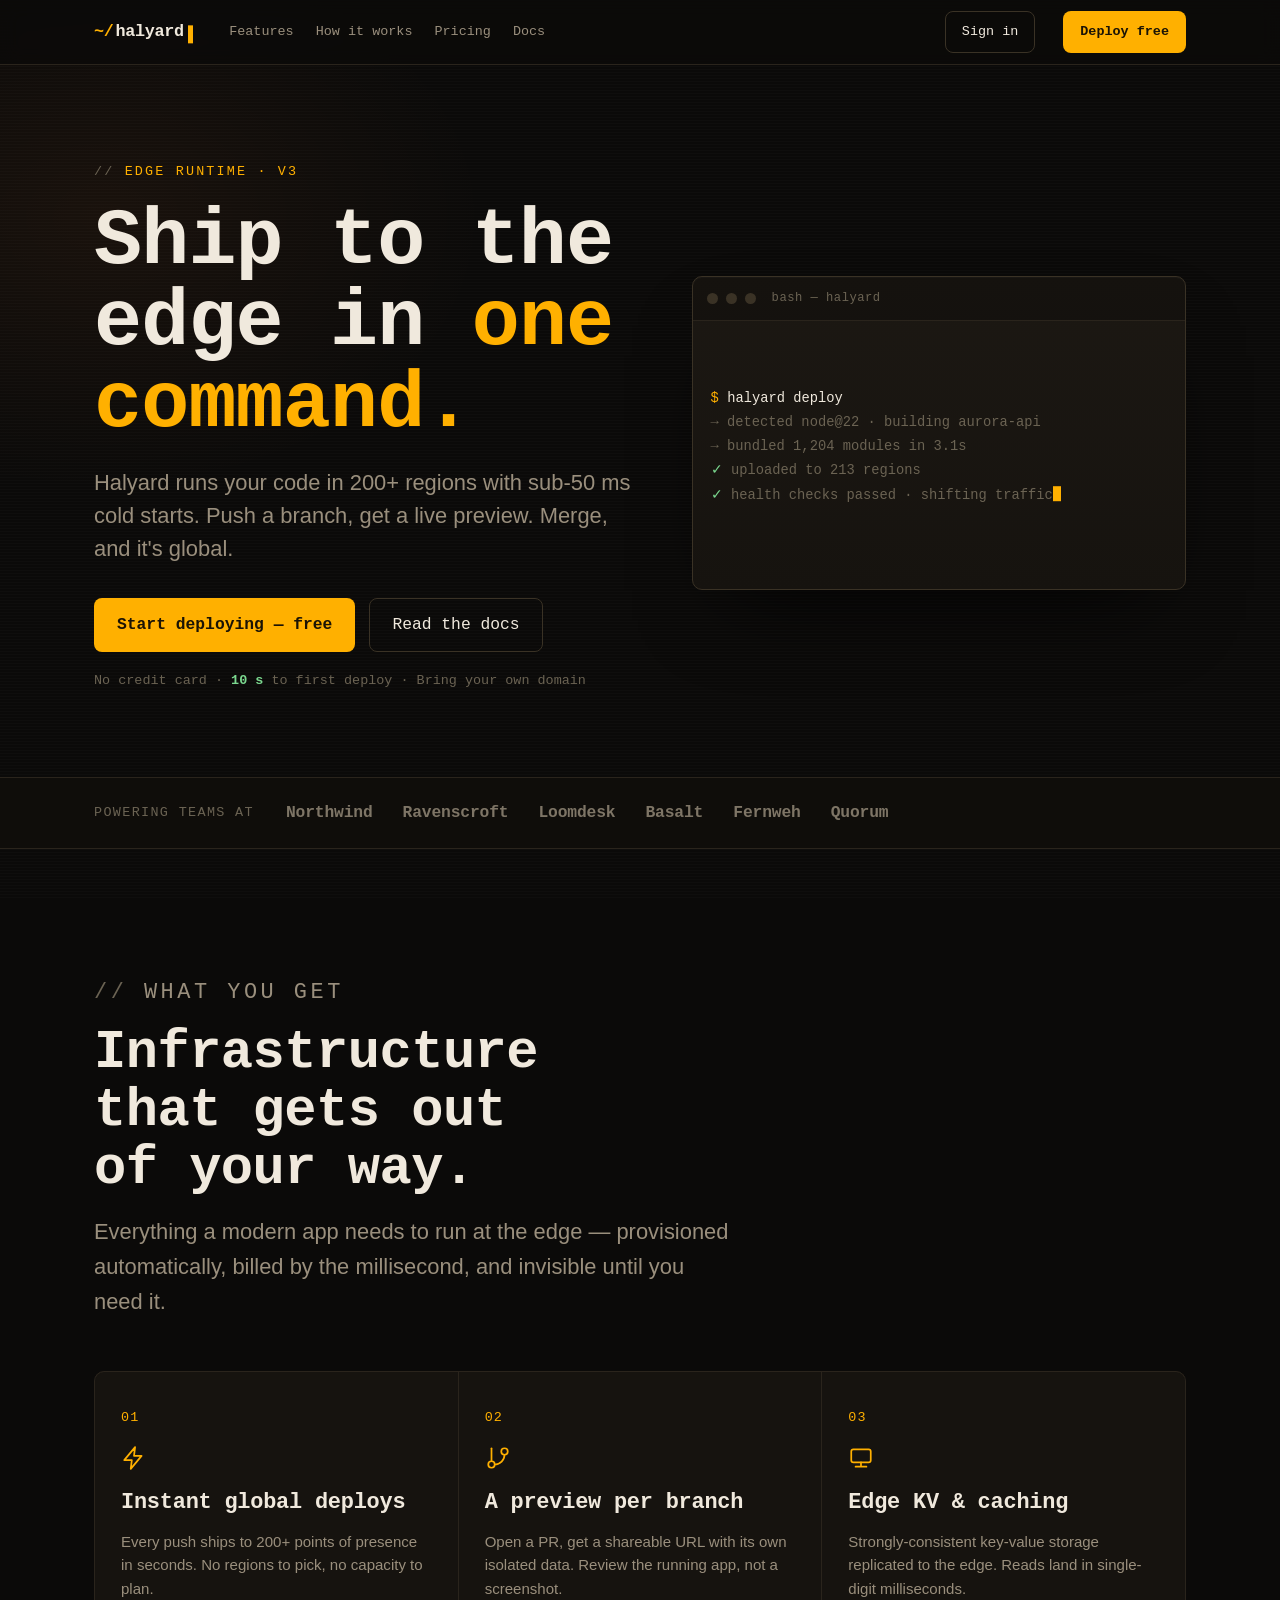
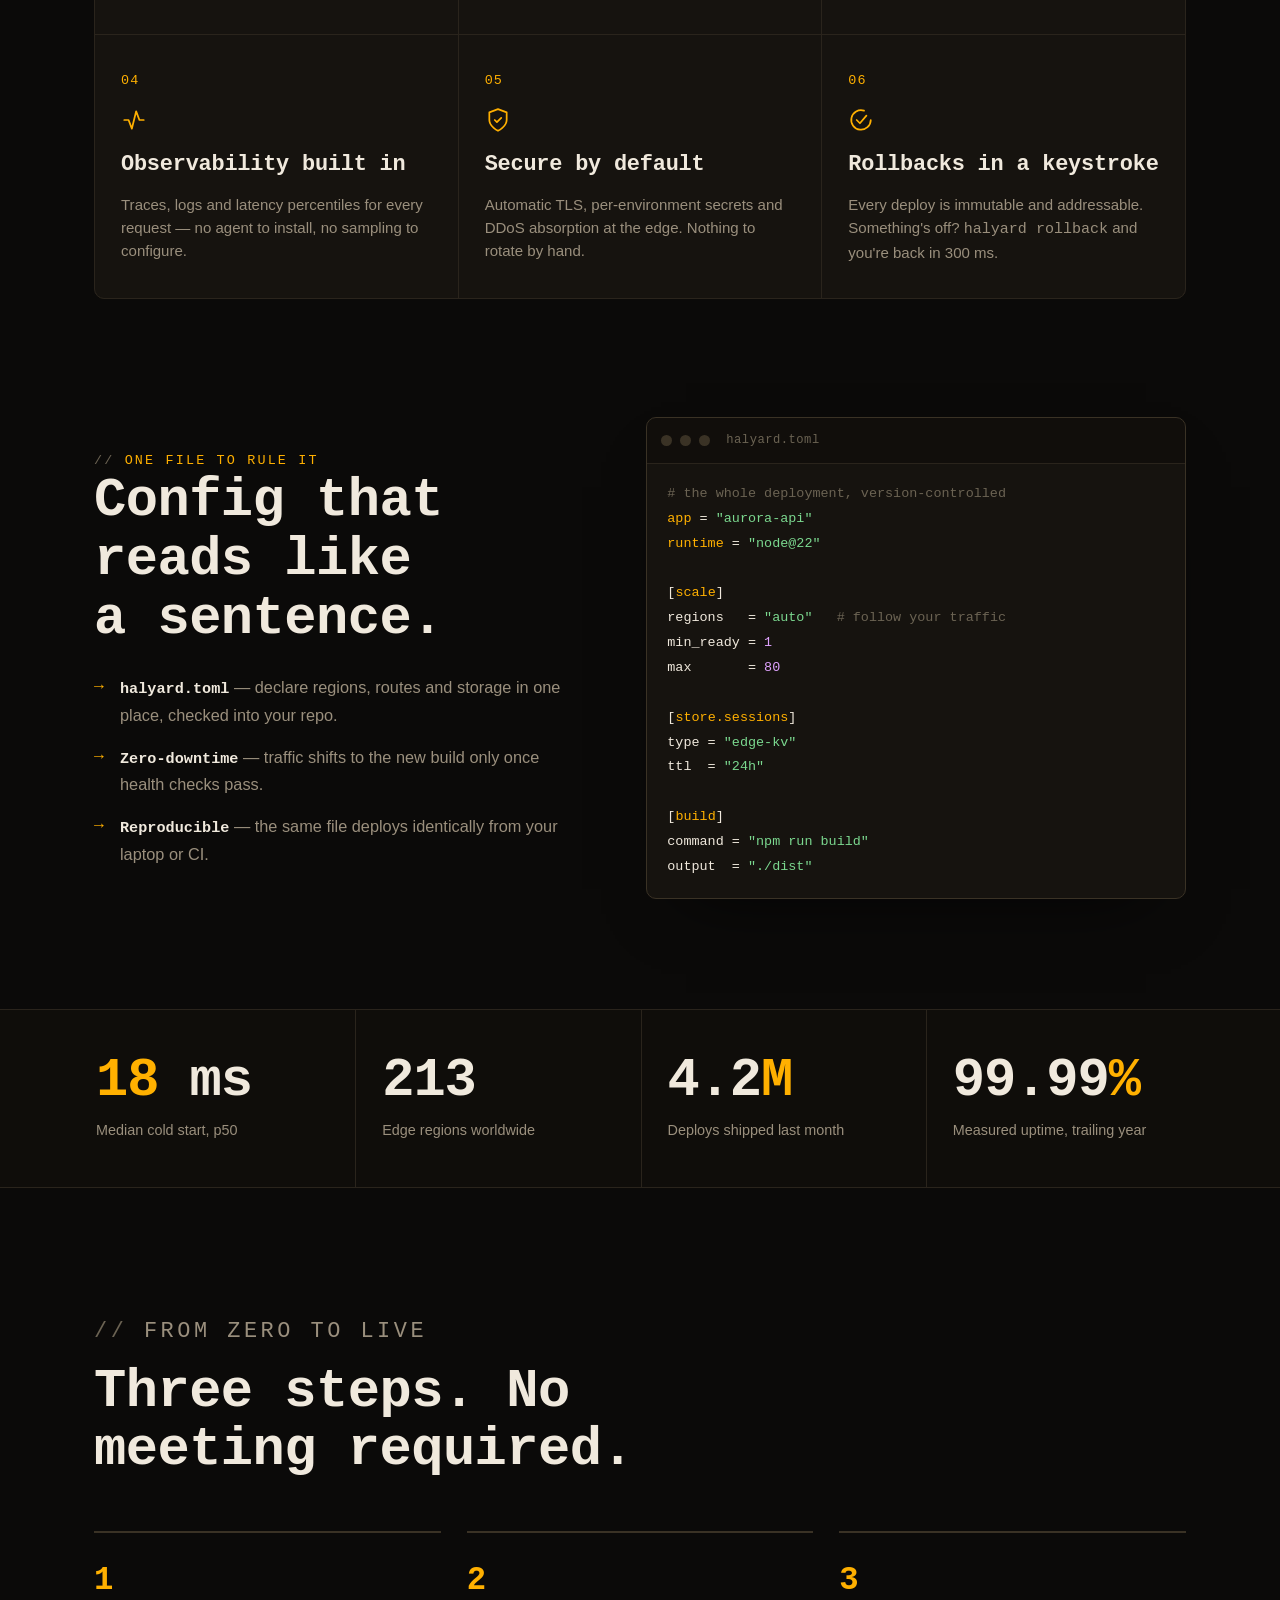
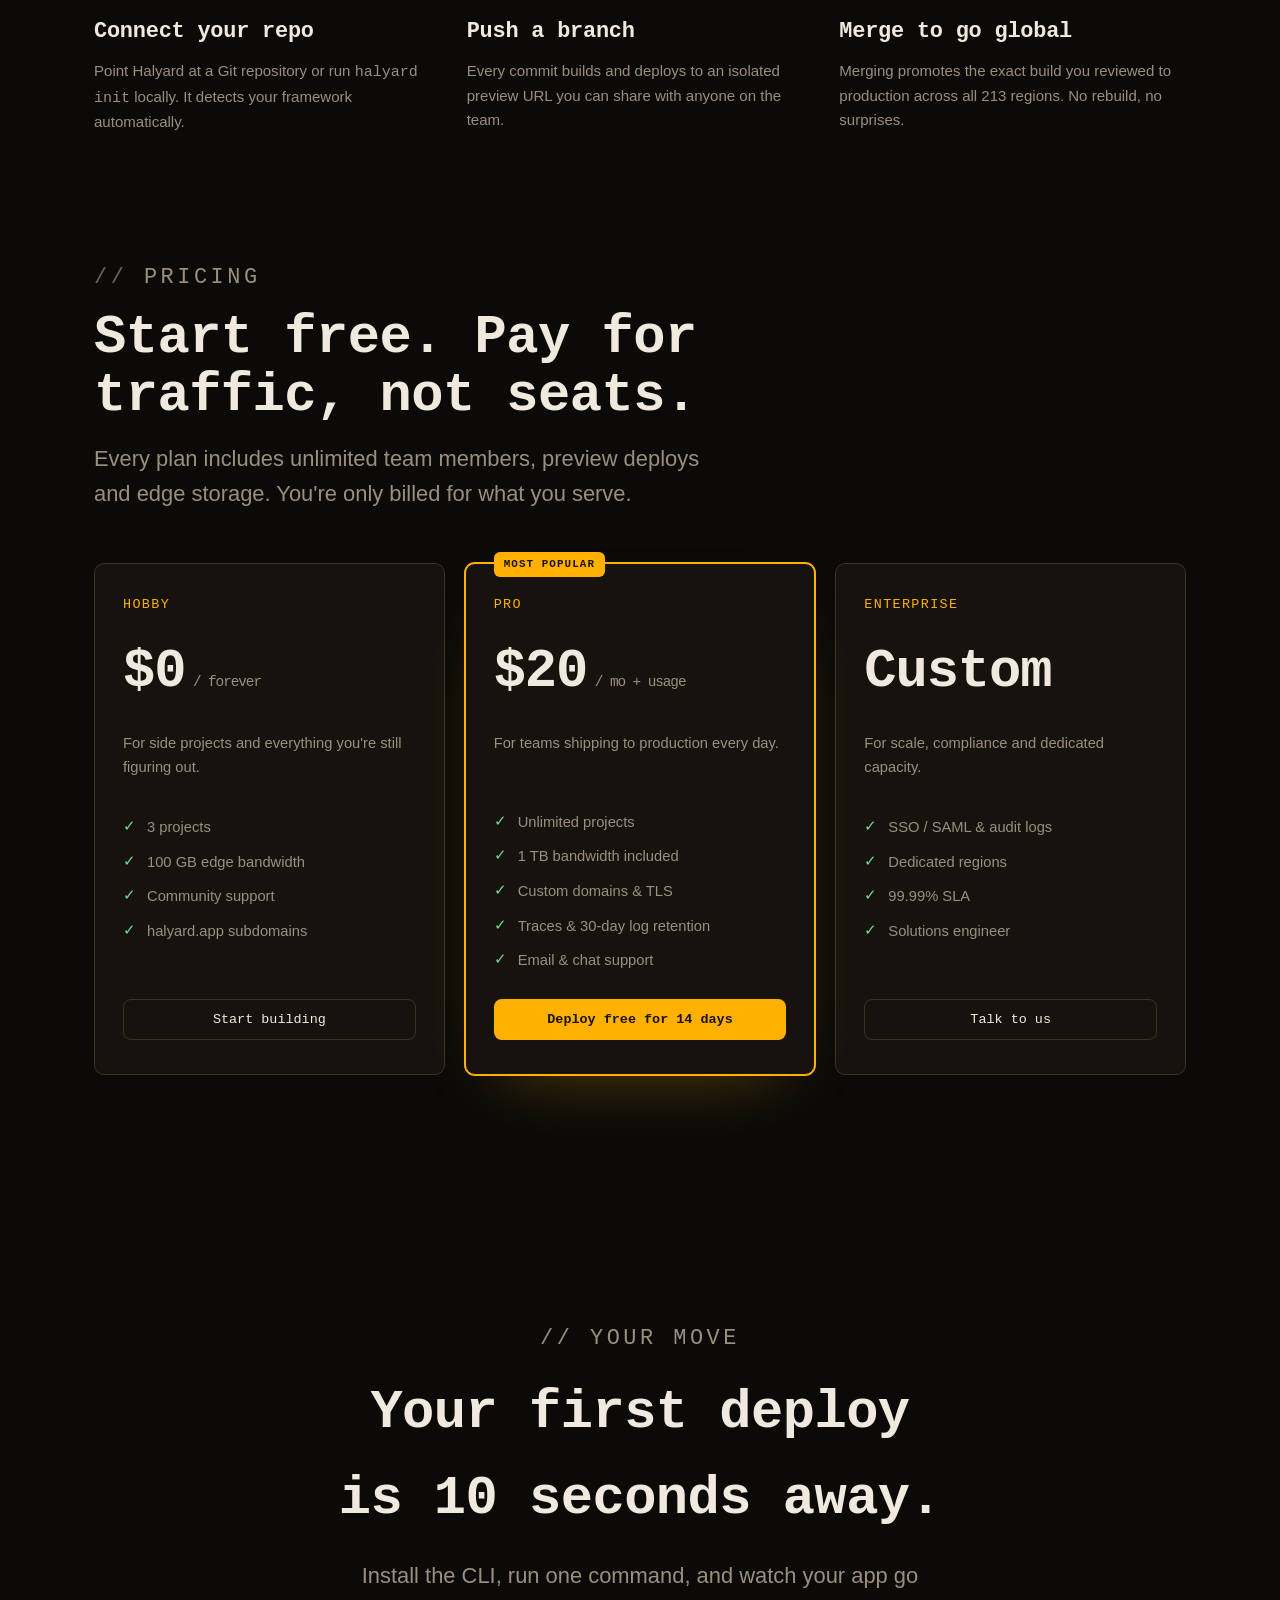
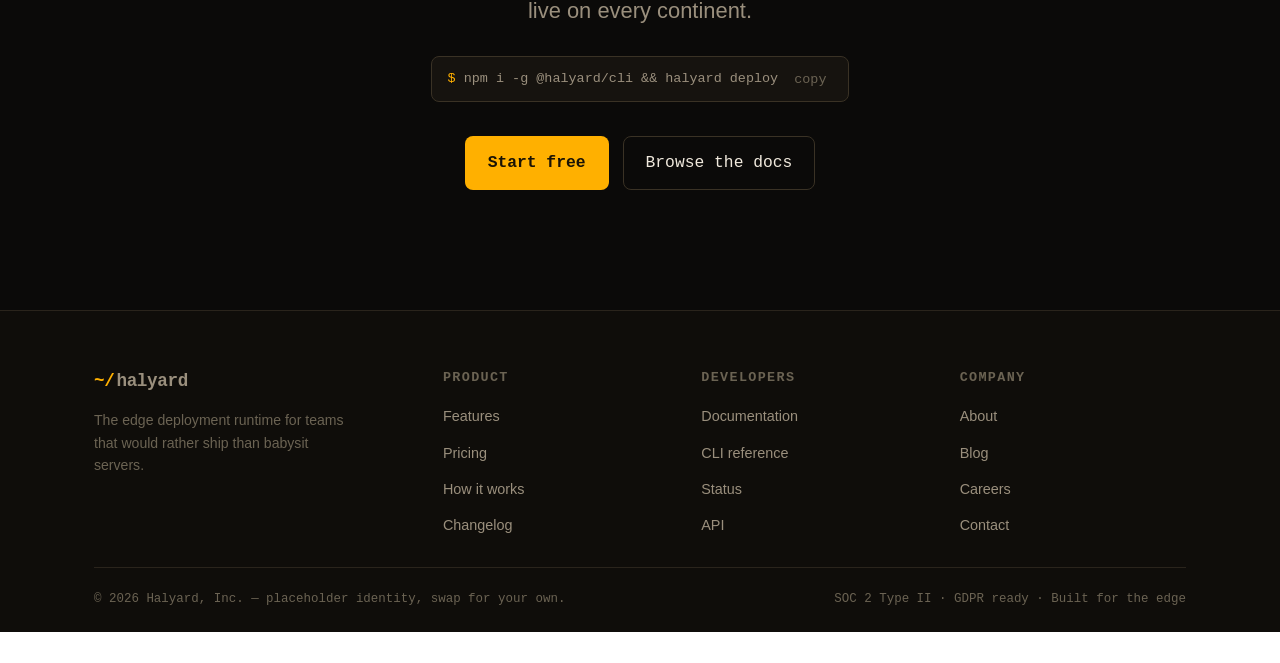
==== index.html @ db3e0465 "Add dark technical landing page (Halyard) Amber phosphor terminal identity, single dark theme. Self-" ====
<!doctype html>
<html lang="en">
<head>
<meta charset="utf-8">
<meta name="viewport" content="width=device-width, initial-scale=1">
<title>Halyard — The edge runtime for teams that ship</title>
<meta name="description" content="Halyard is the edge deployment runtime for developers. Ship to 200+ regions in one command, with sub-50ms cold starts and preview deploys on every branch.">
<style>
  /* ============================================================
     Halyard — amber phosphor terminal identity
     Deliberately single-theme (dark). A terminal has one world.
     ============================================================ */
  :root {
    --ground:   #0b0a09;
    --ground-2: #0f0d0a;
    --surface:  #16130f;
    --surface-2:#1c1813;
    --line:     #2a241c;
    --line-2:   #3a3225;
    --ink:      #f0e9dd;
    --muted:    #9a8f7d;
    --faint:    #6b6353;
    --accent:   #ffb000;
    --accent-2: #ff8a3c;   /* used once, in the glow gradient */
    --good:     #7bd88f;

    --mono: ui-monospace, "SF Mono", "JetBrains Mono", "Menlo", "Cascadia Code", "Consolas", monospace;
    --sans: -apple-system, BlinkMacSystemFont, "Segoe UI", Roboto, Helvetica, Arial, sans-serif;

    --measure: 62ch;
    --radius: 10px;
    --maxw: 1140px;

    --step--1: clamp(0.78rem, 0.76rem + 0.1vw, 0.84rem);
    --step-0:  clamp(0.95rem, 0.92rem + 0.15vw, 1.02rem);
    --step-1:  clamp(1.15rem, 1.05rem + 0.4vw, 1.4rem);
    --step-2:  clamp(1.5rem, 1.3rem + 0.9vw, 2.1rem);
    --step-3:  clamp(2.1rem, 1.6rem + 2.2vw, 3.6rem);
    --step-4:  clamp(2.8rem, 1.9rem + 4vw, 5rem);
  }

  * { box-sizing: border-box; }

  html { scroll-behavior: smooth; }
  @media (prefers-reduced-motion: reduce) { html { scroll-behavior: auto; } }

  body { margin: 0; }

  .page {
    min-height: 100vh;
    background:
      radial-gradient(1100px 600px at 78% -8%, rgba(255,176,0,0.10), transparent 60%),
      radial-gradient(700px 500px at 8% 4%, rgba(255,138,60,0.06), transparent 55%),
      var(--ground);
    color: var(--ink);
    font-family: var(--sans);
    font-size: var(--step-0);
    line-height: 1.6;
    -webkit-font-smoothing: antialiased;
    position: relative;
    overflow-x: hidden;
  }
  /* faint scanlines — the CRT tell, kept very subtle */
  .page::before {
    content: "";
    position: fixed;
    inset: 0;
    pointer-events: none;
    background: repeating-linear-gradient(
      to bottom,
      rgba(255,255,255,0.014) 0px,
      rgba(255,255,255,0.014) 1px,
      transparent 1px,
      transparent 3px);
    z-index: 1;
    mix-blend-mode: screen;
  }

  .wrap { width: 100%; max-width: var(--maxw); margin-inline: auto; padding-inline: 24px; }

  a { color: inherit; text-decoration: none; }

  /* selection uses the phosphor */
  ::selection { background: rgba(255,176,0,0.28); color: #fff; }

  :focus-visible {
    outline: 2px solid var(--accent);
    outline-offset: 3px;
    border-radius: 4px;
  }

  .eyebrow {
    font-family: var(--mono);
    font-size: var(--step--1);
    letter-spacing: 0.16em;
    text-transform: uppercase;
    color: var(--accent);
    margin: 0;
  }
  .eyebrow .tick { color: var(--faint); }

  h1, h2, h3 { font-family: var(--mono); font-weight: 600; text-wrap: balance; letter-spacing: -0.01em; margin: 0; }

  /* ---------- header ---------- */
  header {
    position: sticky;
    top: 0;
    z-index: 50;
    backdrop-filter: blur(10px);
    background: color-mix(in srgb, var(--ground) 82%, transparent);
    border-bottom: 1px solid var(--line);
  }
  .nav { display: flex; align-items: center; gap: 28px; height: 64px; }
  .brand { font-family: var(--mono); font-weight: 600; font-size: 1.05rem; letter-spacing: -0.02em; display: inline-flex; align-items: center; gap: 2px; }
  .brand .prompt { color: var(--accent); }
  .brand .cur {
    display: inline-block; width: 0.55ch; height: 1.05em; margin-left: 2px;
    background: var(--accent); transform: translateY(0.14em);
    animation: blink 1.1s steps(1) infinite;
  }
  @keyframes blink { 50% { opacity: 0; } }
  @media (prefers-reduced-motion: reduce) { .brand .cur { animation: none; } }

  .nav-links { display: flex; gap: 22px; margin-left: 8px; }
  .nav-links a { font-family: var(--mono); font-size: var(--step--1); color: var(--muted); transition: color 0.15s; }
  .nav-links a:hover { color: var(--ink); }
  .nav-spacer { flex: 1; }

  .btn {
    font-family: var(--mono); font-size: var(--step--1);
    display: inline-flex; align-items: center; gap: 8px;
    padding: 9px 16px; border-radius: 8px; cursor: pointer;
    border: 1px solid transparent; transition: transform 0.12s, background 0.15s, border-color 0.15s, box-shadow 0.15s;
    white-space: nowrap;
  }
  .btn-ghost { color: var(--ink); border-color: var(--line-2); background: transparent; }
  .btn-ghost:hover { border-color: var(--accent); color: #fff; }
  .btn-primary {
    color: #1a1305; background: var(--accent); font-weight: 600;
    box-shadow: 0 0 0 0 rgba(255,176,0,0.4);
  }
  .btn-primary:hover { transform: translateY(-1px); box-shadow: 0 8px 26px -8px rgba(255,176,0,0.6); }
  .btn-lg { padding: 13px 22px; font-size: var(--step-0); }

  /* ---------- hero ---------- */
  .hero { position: relative; z-index: 2; padding: clamp(48px, 8vw, 96px) 0 clamp(40px, 6vw, 72px); }
  .hero-grid { display: grid; grid-template-columns: 1.05fr 0.95fr; gap: clamp(28px, 4vw, 56px); align-items: center; }
  .hero h1 { font-size: var(--step-4); line-height: 1.02; margin: 18px 0 0; }
  .hero h1 .amber { color: var(--accent); }
  .hero p.lede { max-width: 46ch; color: var(--muted); font-size: var(--step-1); line-height: 1.5; margin: 22px 0 0; }
  .hero-cta { display: flex; flex-wrap: wrap; gap: 14px; margin-top: 32px; }
  .hero-note { margin-top: 18px; font-family: var(--mono); font-size: var(--step--1); color: var(--faint); }
  .hero-note b { color: var(--good); font-weight: 600; }

  /* ---------- terminal ---------- */
  .terminal {
    background: linear-gradient(180deg, var(--surface-2), var(--surface));
    border: 1px solid var(--line-2);
    border-radius: var(--radius);
    box-shadow: 0 40px 90px -40px rgba(0,0,0,0.9), inset 0 1px 0 rgba(255,255,255,0.03);
    overflow: hidden;
    font-family: var(--mono);
    font-size: 0.86rem;
    line-height: 1.75;
  }
  .term-bar { display: flex; align-items: center; gap: 8px; padding: 11px 14px; border-bottom: 1px solid var(--line); background: rgba(0,0,0,0.25); }
  .dot { width: 11px; height: 11px; border-radius: 50%; background: var(--line-2); }
  .term-title { margin-left: 8px; color: var(--faint); font-size: 0.76rem; letter-spacing: 0.04em; }
  .term-body { padding: 18px 18px 22px; min-height: 268px; white-space: pre-wrap; word-break: break-word; }
  .term-body .ln { display: block; }
  .term-body .p { color: var(--accent); }        /* prompt $ */
  .term-body .cmd { color: var(--ink); }
  .term-body .ok { color: var(--good); }
  .term-body .dim { color: var(--faint); }
  .term-body .url { color: var(--accent); text-decoration: underline; text-underline-offset: 2px; }
  .caret { display: inline-block; width: 8px; height: 1.05em; background: var(--accent); transform: translateY(0.16em); animation: blink 1.05s steps(1) infinite; }
  @media (prefers-reduced-motion: reduce) { .caret { animation: none; } }

  /* ---------- logos strip ---------- */
  .strip { border-top: 1px solid var(--line); border-bottom: 1px solid var(--line); background: var(--ground-2); position: relative; z-index: 2; }
  .strip .wrap { display: flex; align-items: center; gap: 32px; flex-wrap: wrap; padding-block: 22px; }
  .strip .label { font-family: var(--mono); font-size: var(--step--1); color: var(--faint); letter-spacing: 0.1em; text-transform: uppercase; }
  .strip .logos { display: flex; gap: 30px; flex-wrap: wrap; }
  .strip .logos span { font-family: var(--mono); font-weight: 600; color: var(--muted); letter-spacing: -0.01em; opacity: 0.8; }

  /* ---------- section scaffold ---------- */
  section.block { position: relative; z-index: 2; padding: clamp(56px, 9vw, 110px) 0; }
  .sec-head { max-width: 640px; }
  .sec-head h2 { font-size: var(--step-3); line-height: 1.08; margin-top: 14px; }
  .sec-head p { color: var(--muted); font-size: var(--step-1); margin: 16px 0 0; max-width: var(--measure); }

  /* ---------- features ---------- */
  .features { display: grid; grid-template-columns: repeat(3, 1fr); gap: 1px; background: var(--line); border: 1px solid var(--line); border-radius: var(--radius); overflow: hidden; margin-top: 52px; }
  .feature { background: var(--surface); padding: 30px 26px 34px; transition: background 0.18s; }
  .feature:hover { background: var(--surface-2); }
  .feature .fi { font-family: var(--mono); font-size: var(--step--1); color: var(--accent); letter-spacing: 0.08em; }
  .feature svg { display: block; margin: 16px 0 14px; color: var(--accent); }
  .feature h3 { font-size: var(--step-1); }
  .feature p { color: var(--muted); margin: 10px 0 0; font-size: 0.94rem; line-height: 1.55; }

  /* ---------- split / config ---------- */
  .split { display: grid; grid-template-columns: 0.95fr 1.05fr; gap: clamp(28px, 5vw, 64px); align-items: center; margin-top: 8px; }
  .split ul { list-style: none; padding: 0; margin: 26px 0 0; display: flex; flex-direction: column; gap: 16px; }
  .split li { position: relative; padding-left: 26px; color: var(--muted); }
  .split li::before { content: "→"; position: absolute; left: 0; top: 0; color: var(--accent); font-family: var(--mono); }
  .split li b { color: var(--ink); font-weight: 600; font-family: var(--mono); font-size: 0.95rem; }

  .code {
    background: var(--surface); border: 1px solid var(--line-2); border-radius: var(--radius);
    font-family: var(--mono); font-size: 0.84rem; line-height: 1.85; overflow-x: auto;
    box-shadow: 0 30px 70px -40px rgba(0,0,0,0.85);
  }
  .code .term-bar { font-size: 0.76rem; }
  .code pre { margin: 0; padding: 18px 20px; }
  .code .k { color: var(--accent); }
  .code .s { color: var(--good); }
  .code .c { color: var(--faint); }
  .code .n { color: #e0a3ff; }  /* single restrained secondary for numbers, sparingly */

  /* ---------- stats ---------- */
  .stats { border-top: 1px solid var(--line); border-bottom: 1px solid var(--line); background: var(--ground-2); position: relative; z-index: 2; }
  .stats .wrap { display: grid; grid-template-columns: repeat(4, 1fr); gap: 1px; padding: 0; }
  .stat { padding: 44px 26px; text-align: left; border-left: 1px solid var(--line); }
  .stat:first-child { border-left: 0; }
  .stat .num { font-family: var(--mono); font-size: var(--step-3); font-weight: 600; color: var(--ink); font-variant-numeric: tabular-nums; line-height: 1; letter-spacing: -0.02em; }
  .stat .num em { color: var(--accent); font-style: normal; }
  .stat .cap { display: block; margin-top: 12px; color: var(--muted); font-size: 0.9rem; }

  /* ---------- steps ---------- */
  .steps { display: grid; grid-template-columns: repeat(3, 1fr); gap: 26px; margin-top: 52px; counter-reset: step; }
  .step { border-top: 2px solid var(--line-2); padding-top: 22px; }
  .step .n { font-family: var(--mono); font-size: var(--step-2); color: var(--accent); font-weight: 600; }
  .step h3 { font-size: var(--step-1); margin-top: 8px; }
  .step p { color: var(--muted); margin: 10px 0 0; font-size: 0.94rem; }

  /* ---------- pricing ---------- */
  .prices { display: grid; grid-template-columns: repeat(3, 1fr); gap: 20px; margin-top: 52px; align-items: stretch; }
  .price { background: var(--surface); border: 1px solid var(--line-2); border-radius: var(--radius); padding: 30px 28px 34px; display: flex; flex-direction: column; }
  .price.feat { border-color: var(--accent); box-shadow: 0 0 0 1px var(--accent), 0 30px 70px -40px rgba(255,176,0,0.4); position: relative; }
  .price.feat .tag { position: absolute; top: -12px; left: 28px; background: var(--accent); color: #1a1305; font-family: var(--mono); font-size: 0.68rem; font-weight: 600; letter-spacing: 0.1em; text-transform: uppercase; padding: 4px 10px; border-radius: 6px; }
  .price .tier { font-family: var(--mono); color: var(--accent); font-size: var(--step--1); letter-spacing: 0.1em; text-transform: uppercase; }
  .price .amt { font-family: var(--mono); font-size: var(--step-3); font-weight: 600; margin: 14px 0 2px; letter-spacing: -0.02em; }
  .price .amt small { font-size: 0.9rem; color: var(--muted); font-weight: 400; }
  .price .desc { color: var(--muted); font-size: 0.92rem; min-height: 42px; }
  .price ul { list-style: none; padding: 0; margin: 22px 0 26px; display: flex; flex-direction: column; gap: 11px; }
  .price li { font-size: 0.92rem; color: var(--muted); padding-left: 24px; position: relative; }
  .price li::before { content: "✓"; position: absolute; left: 0; color: var(--good); font-family: var(--mono); }
  .price .btn { justify-content: center; margin-top: auto; }

  /* ---------- CTA ---------- */
  .cta { position: relative; z-index: 2; text-align: center; padding: clamp(64px, 10vw, 120px) 0; }
  .cta h2 { font-size: var(--step-3); }
  .cta p { color: var(--muted); font-size: var(--step-1); margin: 16px auto 0; max-width: 48ch; }
  .cta .row { display: flex; gap: 14px; justify-content: center; margin-top: 34px; flex-wrap: wrap; }
  .cta .install { display: inline-flex; align-items: center; gap: 10px; margin-top: 28px; font-family: var(--mono); font-size: var(--step--1); color: var(--muted); background: var(--surface); border: 1px solid var(--line-2); padding: 11px 16px; border-radius: 8px; }
  .cta .install .p { color: var(--accent); }
  .cta .install button { background: none; border: 0; color: var(--faint); font-family: var(--mono); cursor: pointer; font-size: var(--step--1); }
  .cta .install button:hover { color: var(--accent); }

  /* ---------- footer ---------- */
  footer { border-top: 1px solid var(--line); background: var(--ground-2); position: relative; z-index: 2; }
  .foot { display: grid; grid-template-columns: 1.4fr repeat(3, 1fr); gap: 32px; padding-block: 56px 30px; }
  .foot .brand { font-size: 1.1rem; }
  .foot p { color: var(--faint); font-size: 0.88rem; margin: 14px 0 0; max-width: 32ch; }
  .foot h4 { font-family: var(--mono); font-size: var(--step--1); letter-spacing: 0.1em; text-transform: uppercase; color: var(--faint); margin: 0 0 14px; }
  .foot ul { list-style: none; padding: 0; margin: 0; display: flex; flex-direction: column; gap: 10px; }
  .foot a { color: var(--muted); font-size: 0.9rem; }
  .foot a:hover { color: var(--ink); }
  .foot-bottom { border-top: 1px solid var(--line); padding-block: 22px; display: flex; justify-content: space-between; gap: 16px; flex-wrap: wrap; font-family: var(--mono); font-size: 0.78rem; color: var(--faint); }

  /* ---------- responsive ---------- */
  @media (max-width: 900px) {
    .hero-grid { grid-template-columns: 1fr; }
    .features, .steps { grid-template-columns: 1fr 1fr; }
    .stats .wrap { grid-template-columns: 1fr 1fr; }
    .stat:nth-child(3) { border-left: 0; }
    .split { grid-template-columns: 1fr; }
    .prices { grid-template-columns: 1fr; max-width: 420px; }
    .foot { grid-template-columns: 1fr 1fr; }
  }
  @media (max-width: 620px) {
    .nav-links { display: none; }
    .features, .steps, .stats .wrap { grid-template-columns: 1fr; }
    .stat { border-left: 0; border-top: 1px solid var(--line); }
    .stat:first-child { border-top: 0; }
    .foot { grid-template-columns: 1fr; }
  }
</style>
</head>
<body>
<div class="page">

  <header>
    <div class="wrap nav">
      <a class="brand" href="#top"><span class="prompt">~/</span>halyard<span class="cur" aria-hidden="true"></span></a>
      <nav class="nav-links" aria-label="Primary">
        <a href="#features">Features</a>
        <a href="#how">How it works</a>
        <a href="#pricing">Pricing</a>
        <a href="#docs">Docs</a>
      </nav>
      <span class="nav-spacer"></span>
      <a class="btn btn-ghost" href="#docs">Sign in</a>
      <a class="btn btn-primary" href="#pricing">Deploy free</a>
    </div>
  </header>

  <main id="top">

    <!-- HERO -->
    <section class="hero">
      <div class="wrap hero-grid">
        <div>
          <p class="eyebrow"><span class="tick">//</span> Edge runtime · v3</p>
          <h1>Ship to the edge in <span class="amber">one command.</span></h1>
          <p class="lede">Halyard runs your code in 200+ regions with sub-50&nbsp;ms cold starts. Push a branch, get a live preview. Merge, and it's global.</p>
          <div class="hero-cta">
            <a class="btn btn-primary btn-lg" href="#pricing">Start deploying — free</a>
            <a class="btn btn-ghost btn-lg" href="#how">Read the docs</a>
          </div>
          <p class="hero-note">No credit card · <b>10&nbsp;s</b> to first deploy · Bring your own domain</p>
        </div>

        <div class="terminal" aria-hidden="false">
          <div class="term-bar">
            <span class="dot"></span><span class="dot"></span><span class="dot"></span>
            <span class="term-title">bash — halyard</span>
          </div>
          <div class="term-body" id="term" role="img" aria-label="Terminal running: halyard deploy. Output shows the build succeeding and the site going live at halyard.app in 8.4 seconds.">
          </div>
        </div>
      </div>
    </section>

    <!-- TRUST STRIP -->
    <div class="strip">
      <div class="wrap">
        <span class="label">Powering teams at</span>
        <div class="logos">
          <span>Northwind</span><span>Ravenscroft</span><span>Loomdesk</span>
          <span>Basalt</span><span>Fernweh</span><span>Quorum</span>
        </div>
      </div>
    </div>

    <!-- FEATURES -->
    <section class="block" id="features">
      <div class="wrap">
        <div class="sec-head">
          <p class="eyebrow"><span class="tick">//</span> What you get</p>
          <h2>Infrastructure that gets out of your way.</h2>
          <p>Everything a modern app needs to run at the edge — provisioned automatically, billed by the millisecond, and invisible until you need it.</p>
        </div>

        <div class="features">
          <article class="feature">
            <span class="fi">01</span>
            <svg width="26" height="26" viewBox="0 0 24 24" fill="none" stroke="currentColor" stroke-width="1.6" stroke-linecap="round" stroke-linejoin="round"><path d="M13 2 3 14h7l-1 8 10-12h-7l1-8Z"/></svg>
            <h3>Instant global deploys</h3>
            <p>Every push ships to 200+ points of presence in seconds. No regions to pick, no capacity to plan.</p>
          </article>
          <article class="feature">
            <span class="fi">02</span>
            <svg width="26" height="26" viewBox="0 0 24 24" fill="none" stroke="currentColor" stroke-width="1.6" stroke-linecap="round" stroke-linejoin="round"><path d="M6 3v12"/><circle cx="6" cy="18" r="3"/><circle cx="18" cy="6" r="3"/><path d="M18 9a9 9 0 0 1-9 9"/></svg>
            <h3>A preview per branch</h3>
            <p>Open a PR, get a shareable URL with its own isolated data. Review the running app, not a screenshot.</p>
          </article>
          <article class="feature">
            <span class="fi">03</span>
            <svg width="26" height="26" viewBox="0 0 24 24" fill="none" stroke="currentColor" stroke-width="1.6" stroke-linecap="round" stroke-linejoin="round"><rect x="3" y="4" width="18" height="12" rx="2"/><path d="M7 20h10M12 16v4"/></svg>
            <h3>Edge KV &amp; caching</h3>
            <p>Strongly-consistent key-value storage replicated to the edge. Reads land in single-digit milliseconds.</p>
          </article>
          <article class="feature">
            <span class="fi">04</span>
            <svg width="26" height="26" viewBox="0 0 24 24" fill="none" stroke="currentColor" stroke-width="1.6" stroke-linecap="round" stroke-linejoin="round"><path d="M3 12h4l3 8 4-16 3 8h4"/></svg>
            <h3>Observability built in</h3>
            <p>Traces, logs and latency percentiles for every request — no agent to install, no sampling to configure.</p>
          </article>
          <article class="feature">
            <span class="fi">05</span>
            <svg width="26" height="26" viewBox="0 0 24 24" fill="none" stroke="currentColor" stroke-width="1.6" stroke-linecap="round" stroke-linejoin="round"><path d="M12 22s8-4 8-10V5l-8-3-8 3v7c0 6 8 10 8 10Z"/><path d="m9 12 2 2 4-4"/></svg>
            <h3>Secure by default</h3>
            <p>Automatic TLS, per-environment secrets and DDoS absorption at the edge. Nothing to rotate by hand.</p>
          </article>
          <article class="feature">
            <span class="fi">06</span>
            <svg width="26" height="26" viewBox="0 0 24 24" fill="none" stroke="currentColor" stroke-width="1.6" stroke-linecap="round" stroke-linejoin="round"><path d="M21 12a9 9 0 1 1-6.2-8.6"/><path d="m8 12 3 3 6-7"/></svg>
            <h3>Rollbacks in a keystroke</h3>
            <p>Every deploy is immutable and addressable. Something's off? <code>halyard rollback</code> and you're back in 300&nbsp;ms.</p>
          </article>
        </div>
      </div>
    </section>

    <!-- SPLIT / CONFIG -->
    <section class="block" id="how" style="padding-top:0;">
      <div class="wrap">
        <div class="split">
          <div>
            <p class="eyebrow"><span class="tick">//</span> One file to rule it</p>
            <h2 style="font-family:var(--mono);font-size:var(--step-3);line-height:1.1;">Config that reads like a sentence.</h2>
            <ul>
              <li><b>halyard.toml</b> — declare regions, routes and storage in one place, checked into your repo.</li>
              <li><b>Zero-downtime</b> — traffic shifts to the new build only once health checks pass.</li>
              <li><b>Reproducible</b> — the same file deploys identically from your laptop or CI.</li>
            </ul>
          </div>
          <div class="code" role="img" aria-label="Example halyard.toml configuration file declaring an app name, an autoscaling region policy, a key-value store, and a build command.">
            <div class="term-bar">
              <span class="dot"></span><span class="dot"></span><span class="dot"></span>
              <span class="term-title">halyard.toml</span>
            </div>
<pre><span class="c"># the whole deployment, version-controlled</span>
<span class="k">app</span> = <span class="s">"aurora-api"</span>
<span class="k">runtime</span> = <span class="s">"node@22"</span>

[<span class="k">scale</span>]
regions   = <span class="s">"auto"</span>   <span class="c"># follow your traffic</span>
min_ready = <span class="n">1</span>
max       = <span class="n">80</span>

[<span class="k">store.sessions</span>]
type = <span class="s">"edge-kv"</span>
ttl  = <span class="s">"24h"</span>

[<span class="k">build</span>]
command = <span class="s">"npm run build"</span>
output  = <span class="s">"./dist"</span></pre>
          </div>
        </div>
      </div>
    </section>

    <!-- STATS -->
    <div class="stats">
      <div class="wrap">
        <div class="stat"><div class="num"><em>18</em> ms</div><span class="cap">Median cold start, p50</span></div>
        <div class="stat"><div class="num">213</div><span class="cap">Edge regions worldwide</span></div>
        <div class="stat"><div class="num">4.2<em>M</em></div><span class="cap">Deploys shipped last month</span></div>
        <div class="stat"><div class="num">99.99<em>%</em></div><span class="cap">Measured uptime, trailing year</span></div>
      </div>
    </div>

    <!-- STEPS -->
    <section class="block" id="steps">
      <div class="wrap">
        <div class="sec-head">
          <p class="eyebrow"><span class="tick">//</span> From zero to live</p>
          <h2>Three steps. No meeting required.</h2>
        </div>
        <div class="steps">
          <div class="step">
            <div class="n">1</div>
            <h3>Connect your repo</h3>
            <p>Point Halyard at a Git repository or run <code>halyard init</code> locally. It detects your framework automatically.</p>
          </div>
          <div class="step">
            <div class="n">2</div>
            <h3>Push a branch</h3>
            <p>Every commit builds and deploys to an isolated preview URL you can share with anyone on the team.</p>
          </div>
          <div class="step">
            <div class="n">3</div>
            <h3>Merge to go global</h3>
            <p>Merging promotes the exact build you reviewed to production across all 213 regions. No rebuild, no surprises.</p>
          </div>
        </div>
      </div>
    </section>

    <!-- PRICING -->
    <section class="block" id="pricing" style="padding-top:0;">
      <div class="wrap">
        <div class="sec-head">
          <p class="eyebrow"><span class="tick">//</span> Pricing</p>
          <h2>Start free. Pay for traffic, not seats.</h2>
          <p>Every plan includes unlimited team members, preview deploys and edge storage. You're only billed for what you serve.</p>
        </div>

        <div class="prices">
          <div class="price">
            <span class="tier">Hobby</span>
            <div class="amt">$0<small> / forever</small></div>
            <p class="desc">For side projects and everything you're still figuring out.</p>
            <ul>
              <li>3 projects</li>
              <li>100 GB edge bandwidth</li>
              <li>Community support</li>
              <li>halyard.app subdomains</li>
            </ul>
            <a class="btn btn-ghost" href="#docs">Start building</a>
          </div>

          <div class="price feat">
            <span class="tag">Most popular</span>
            <span class="tier">Pro</span>
            <div class="amt">$20<small> / mo + usage</small></div>
            <p class="desc">For teams shipping to production every day.</p>
            <ul>
              <li>Unlimited projects</li>
              <li>1 TB bandwidth included</li>
              <li>Custom domains &amp; TLS</li>
              <li>Traces &amp; 30-day log retention</li>
              <li>Email &amp; chat support</li>
            </ul>
            <a class="btn btn-primary" href="#docs">Deploy free for 14 days</a>
          </div>

          <div class="price">
            <span class="tier">Enterprise</span>
            <div class="amt">Custom</div>
            <p class="desc">For scale, compliance and dedicated capacity.</p>
            <ul>
              <li>SSO / SAML &amp; audit logs</li>
              <li>Dedicated regions</li>
              <li>99.99% SLA</li>
              <li>Solutions engineer</li>
            </ul>
            <a class="btn btn-ghost" href="#docs">Talk to us</a>
          </div>
        </div>
      </div>
    </section>

    <!-- CTA -->
    <section class="cta" id="docs">
      <div class="wrap">
        <p class="eyebrow" style="justify-content:center;">// Your move</p>
        <h2 style="margin-top:14px;">Your first deploy is 10 seconds away.</h2>
        <p>Install the CLI, run one command, and watch your app go live on every continent.</p>
        <div class="install">
          <span><span class="p">$</span> npm i -g @halyard/cli &amp;&amp; halyard deploy</span>
          <button type="button" id="copyBtn" aria-label="Copy install command">copy</button>
        </div>
        <div class="row">
          <a class="btn btn-primary btn-lg" href="#pricing">Start free</a>
          <a class="btn btn-ghost btn-lg" href="#features">Browse the docs</a>
        </div>
      </div>
    </section>
  </main>

  <footer>
    <div class="wrap">
      <div class="foot">
        <div>
          <a class="brand" href="#top"><span class="prompt">~/</span>halyard</a>
          <p>The edge deployment runtime for teams that would rather ship than babysit servers.</p>
        </div>
        <div>
          <h4>Product</h4>
          <ul><li><a href="#features">Features</a></li><li><a href="#pricing">Pricing</a></li><li><a href="#steps">How it works</a></li><li><a href="#docs">Changelog</a></li></ul>
        </div>
        <div>
          <h4>Developers</h4>
          <ul><li><a href="#docs">Documentation</a></li><li><a href="#docs">CLI reference</a></li><li><a href="#docs">Status</a></li><li><a href="#docs">API</a></li></ul>
        </div>
        <div>
          <h4>Company</h4>
          <ul><li><a href="#docs">About</a></li><li><a href="#docs">Blog</a></li><li><a href="#docs">Careers</a></li><li><a href="#docs">Contact</a></li></ul>
        </div>
      </div>
      <div class="foot-bottom">
        <span>© 2026 Halyard, Inc. — placeholder identity, swap for your own.</span>
        <span>SOC 2 Type II · GDPR ready · Built for the edge</span>
      </div>
    </div>
  </footer>

</div>

<script>
(function () {
  var term = document.getElementById('term');
  if (!term) return;

  // final rendered state — also what reduced-motion users see immediately
  var lines = [
    { html: '<span class="p">$</span> <span class="cmd">halyard deploy</span>' },
    { html: '<span class="dim">→ detected node@22 · building aurora-api</span>' },
    { html: '<span class="dim">→ bundled 1,204 modules in 3.1s</span>' },
    { html: '<span class="ok">✓</span> <span class="dim">uploaded to 213 regions</span>' },
    { html: '<span class="ok">✓</span> <span class="dim">health checks passed · shifting traffic</span>' },
    { html: '' },
    { html: '<span class="ok">◆ live</span> <span class="url">https://aurora-api.halyard.app</span>' },
    { html: '<span class="dim">  deployed in 8.4s · </span><span class="ok">0 errors</span>' }
  ];

  var reduce = window.matchMedia && window.matchMedia('(prefers-reduced-motion: reduce)').matches;

  function renderAll() {
    term.innerHTML = lines.map(function (l) { return '<span class="ln">' + (l.html || '&nbsp;') + '</span>'; }).join('');
    var last = term.querySelector('.ln:last-child');
    if (last) { var c = document.createElement('span'); c.className = 'caret'; last.appendChild(c); }
  }

  if (reduce) { renderAll(); return; }

  var i = 0;
  var caret = document.createElement('span');
  caret.className = 'caret';

  function typeCmd(full, done) {
    // type the first line character-by-character for the "live" feel
    var span = document.createElement('span');
    span.className = 'ln';
    term.appendChild(span);
    var prefix = '<span class="p">$</span> <span class="cmd">';
    var typed = 0;
    span.innerHTML = prefix + '</span>';
    span.appendChild(caret);
    var t = setInterval(function () {
      typed++;
      span.innerHTML = prefix + full.slice(0, typed) + '</span>';
      span.appendChild(caret);
      if (typed >= full.length) { clearInterval(t); setTimeout(done, 380); }
    }, 55);
  }

  function streamRest() {
    i = 1;
    (function next() {
      if (i >= lines.length) {
        var last = term.querySelector('.ln:last-child');
        if (last) last.appendChild(caret);
        return;
      }
      var span = document.createElement('span');
      span.className = 'ln';
      span.innerHTML = lines[i].html || '&nbsp;';
      term.appendChild(span);
      span.appendChild(caret);
      i++;
      setTimeout(next, 260 + Math.random() * 220);
    })();
  }

  typeCmd('halyard deploy', streamRest);
})();

(function () {
  var btn = document.getElementById('copyBtn');
  if (!btn) return;
  btn.addEventListener('click', function () {
    var cmd = 'npm i -g @halyard/cli && halyard deploy';
    if (navigator.clipboard) {
      navigator.clipboard.writeText(cmd).then(function () {
        btn.textContent = 'copied ✓';
        setTimeout(function () { btn.textContent = 'copy'; }, 1600);
      });
    }
  });
})();
</script>
</body>
</html>
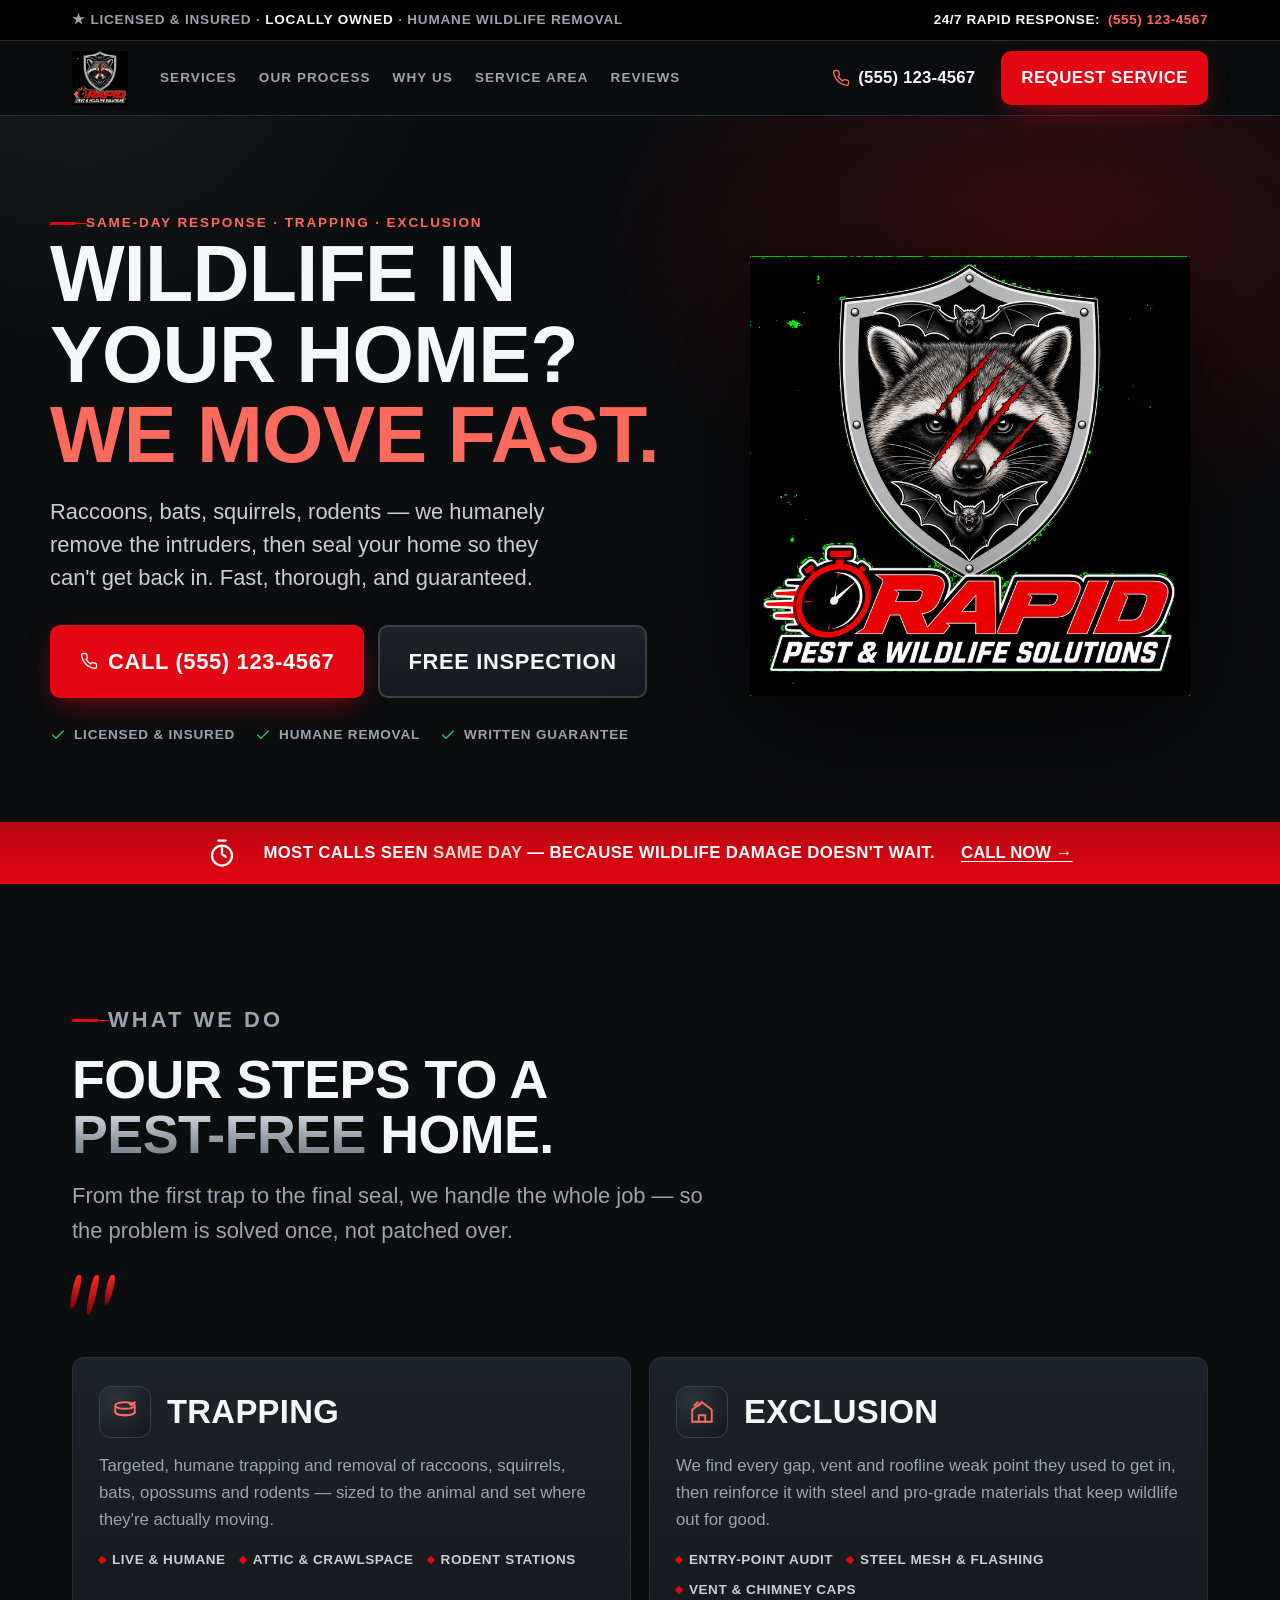
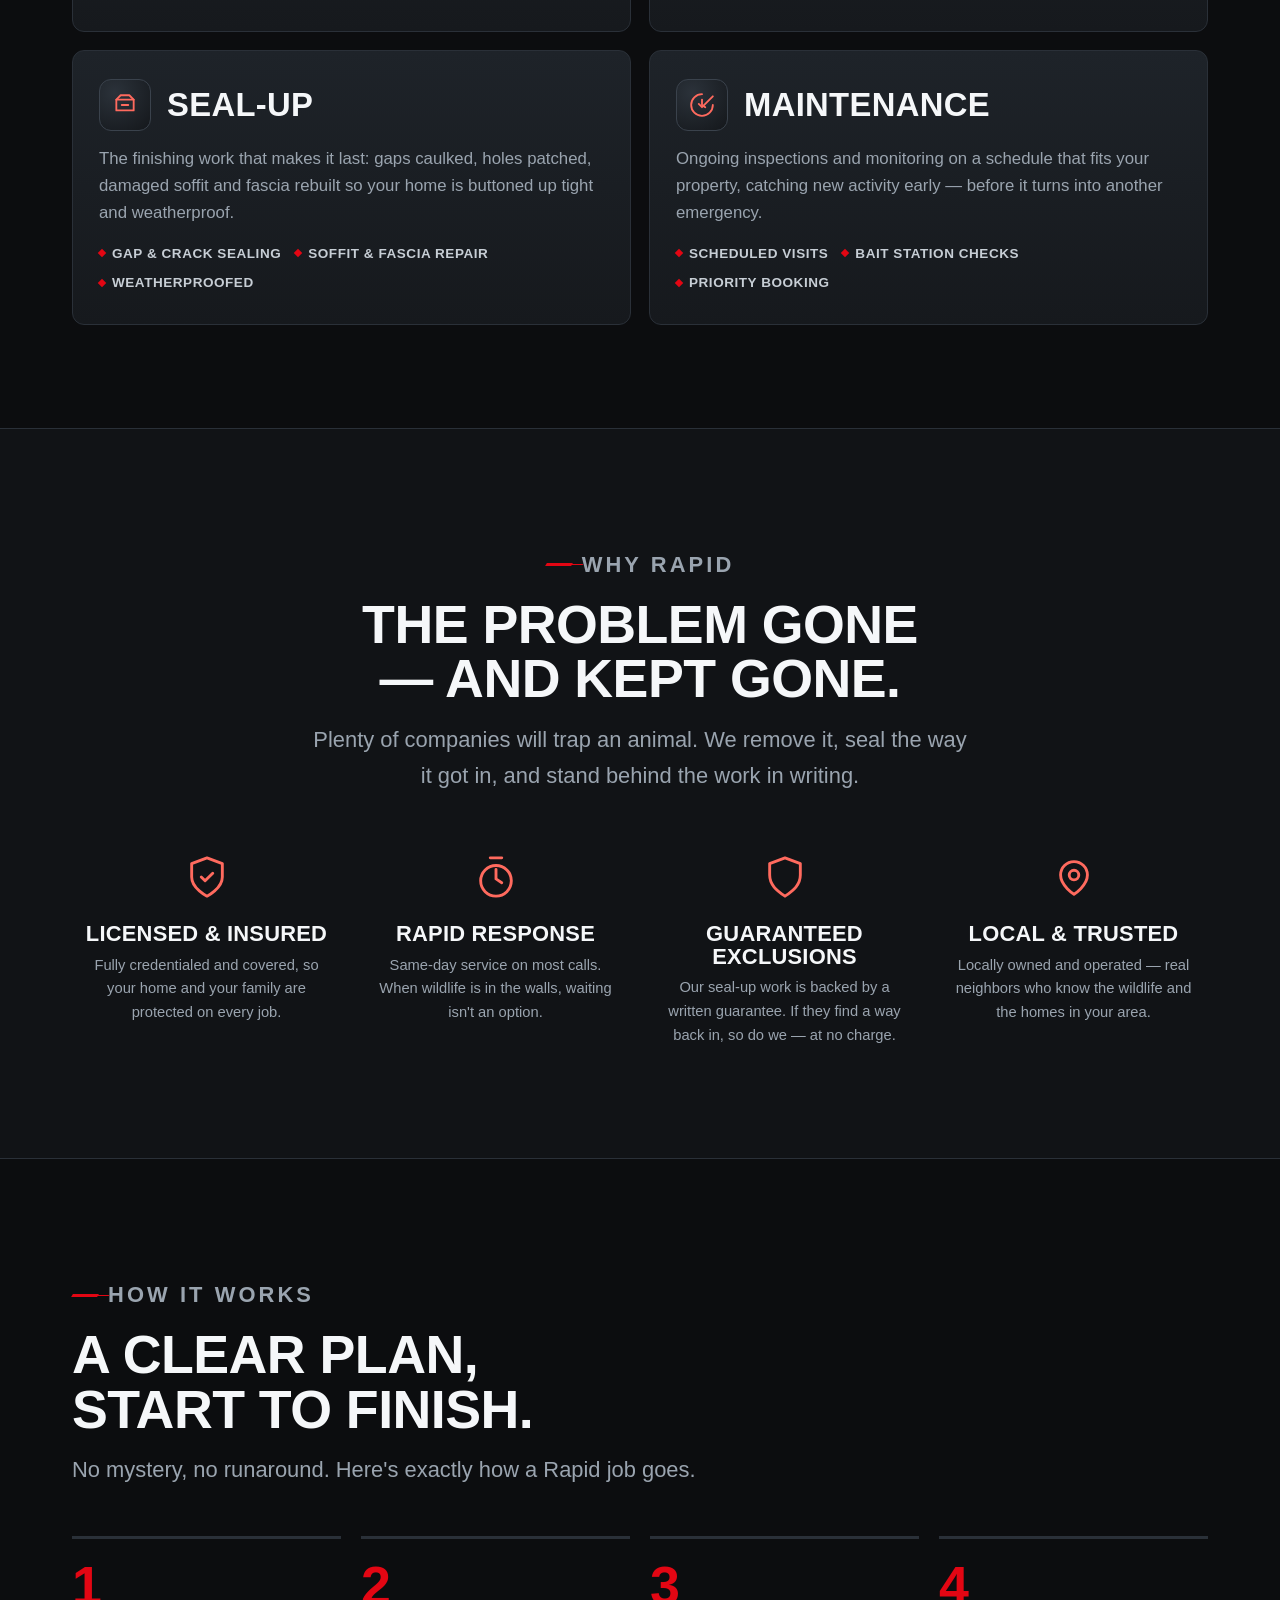
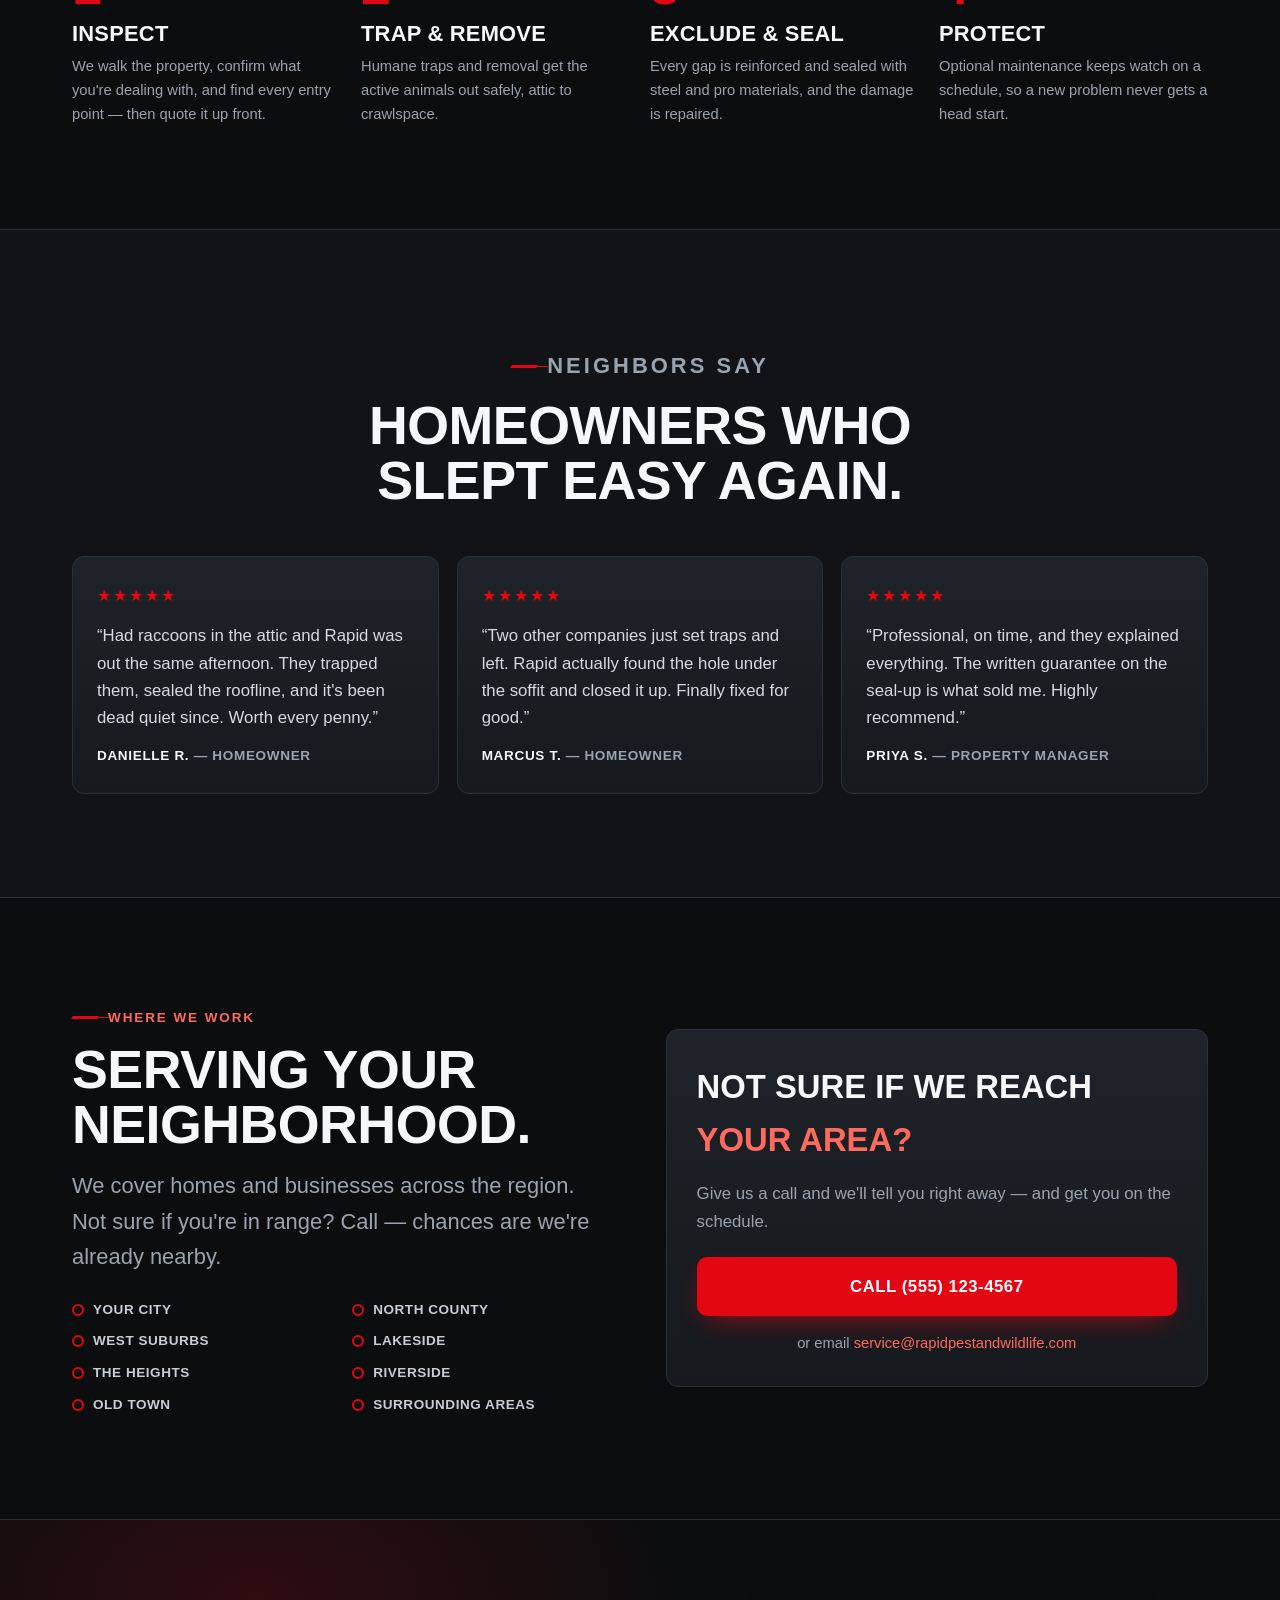
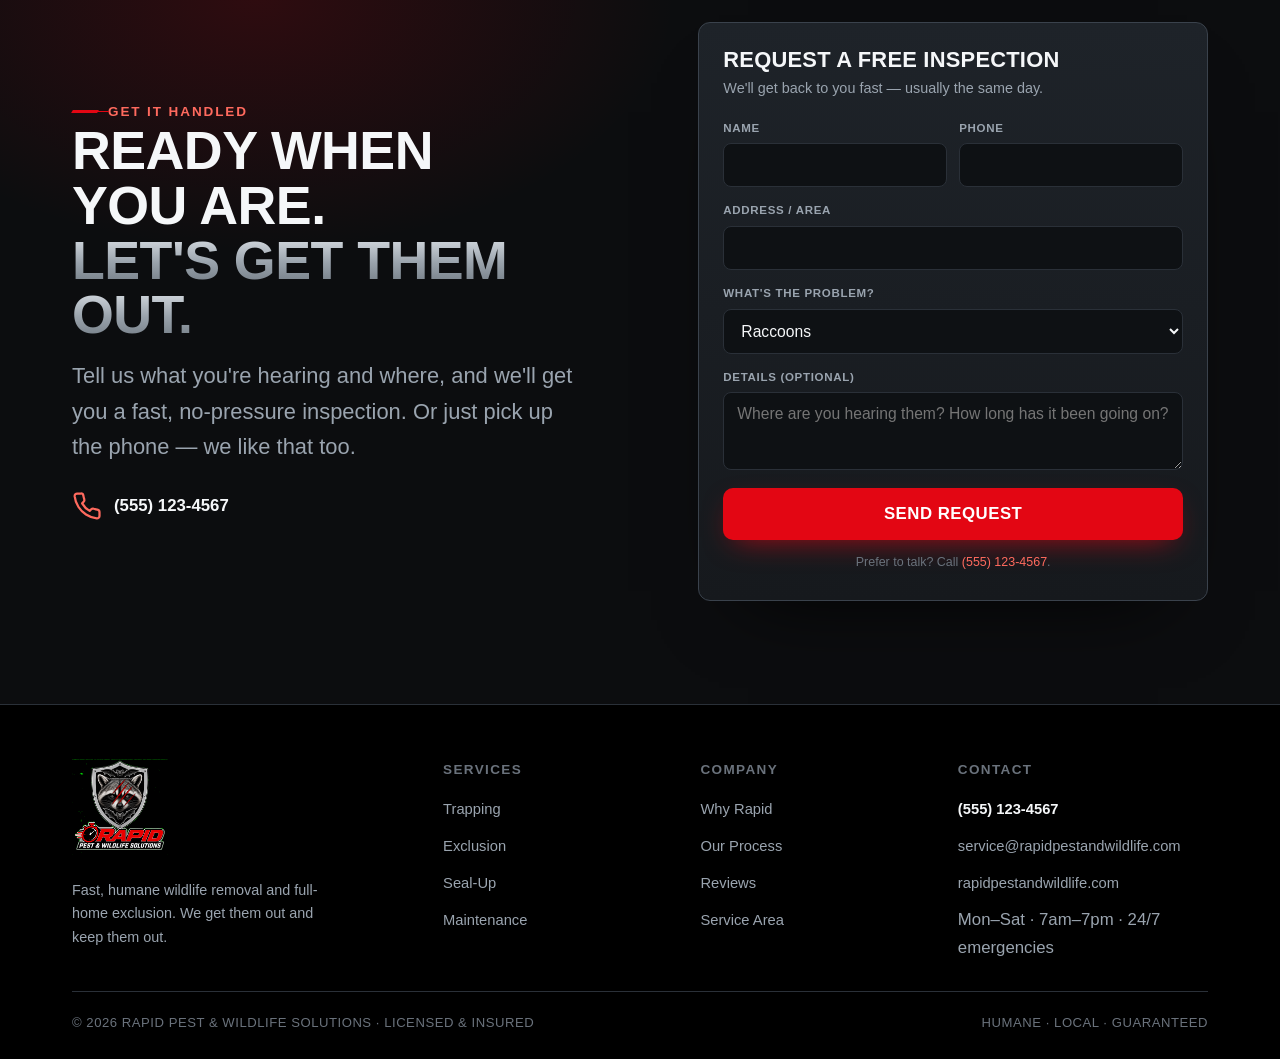
==== commit 55a27818: "Redesign landing page for Rapid Pest & Wildlife Solutions Rebuild around the real brand: black + viv" ====
--- a/index.html
+++ b/index.html
@@ -3,653 +3,604 @@
 <head>
 <meta charset="utf-8">
 <meta name="viewport" content="width=device-width, initial-scale=1">
-<title>Halyard — The edge runtime for teams that ship</title>
-<meta name="description" content="Halyard is the edge deployment runtime for developers. Ship to 200+ regions in one command, with sub-50ms cold starts and preview deploys on every branch.">
+<title>Rapid Pest &amp; Wildlife Solutions — Fast, Humane Wildlife Removal</title>
+<meta name="description" content="Rapid Pest &amp; Wildlife Solutions removes raccoons, bats, rodents and nuisance wildlife fast — then seals your home so they can't come back. Trapping, exclusion, seal-up and maintenance. Licensed &amp; insured. Same-day response.">
+<meta property="og:title" content="Rapid Pest & Wildlife Solutions">
+<meta property="og:description" content="Fast, humane wildlife removal — trapping, exclusion, seal-up and maintenance. Licensed & insured, same-day response.">
 <style>
   /* ============================================================
-     Halyard — amber phosphor terminal identity
-     Deliberately single-theme (dark). A terminal has one world.
+     Rapid Pest & Wildlife Solutions
+     Identity: the shield & the stopwatch — protection + speed.
+     Palette drawn straight from the logo: black, vivid red,
+     brushed steel, white. Deliberately single dark theme so the
+     site lives in the same world as the badge.
      ============================================================ */
   :root {
-    --ground:   #0b0a09;
-    --ground-2: #0f0d0a;
-    --surface:  #16130f;
-    --surface-2:#1c1813;
-    --line:     #2a241c;
-    --line-2:   #3a3225;
-    --ink:      #f0e9dd;
-    --muted:    #9a8f7d;
-    --faint:    #6b6353;
-    --accent:   #ffb000;
-    --accent-2: #ff8a3c;   /* used once, in the glow gradient */
-    --good:     #7bd88f;
-
-    --mono: ui-monospace, "SF Mono", "JetBrains Mono", "Menlo", "Cascadia Code", "Consolas", monospace;
-    --sans: -apple-system, BlinkMacSystemFont, "Segoe UI", Roboto, Helvetica, Arial, sans-serif;
-
-    --measure: 62ch;
-    --radius: 10px;
-    --maxw: 1140px;
-
-    --step--1: clamp(0.78rem, 0.76rem + 0.1vw, 0.84rem);
-    --step-0:  clamp(0.95rem, 0.92rem + 0.15vw, 1.02rem);
-    --step-1:  clamp(1.15rem, 1.05rem + 0.4vw, 1.4rem);
-    --step-2:  clamp(1.5rem, 1.3rem + 0.9vw, 2.1rem);
-    --step-3:  clamp(2.1rem, 1.6rem + 2.2vw, 3.6rem);
-    --step-4:  clamp(2.8rem, 1.9rem + 4vw, 5rem);
+    --ink:      #0c0d0f;   /* near-black ground, faint steel bias */
+    --ground-2: #111316;
+    --steel:    #16191d;   /* panel */
+    --steel-2:  #1e2329;   /* raised panel */
+    --line:     #2a3038;
+    --hair:     #3a424c;
+    --white:    #f5f7f9;
+    --muted:    #9aa4af;
+    --faint:    #6a727c;
+
+    --red:      #e30613;   /* brand red — the one bold voice */
+    --red-2:    #ff2b1c;   /* hover / glow */
+    --red-text: #ff6a5e;   /* red that stays legible on dark */
+    --good:     #35c26a;
+
+    --chrome-1: #e6eaef;   /* brushed-steel gradient, light edge */
+    --chrome-2: #99a2ab;
+    --chrome-3: #6c757e;   /* steel gradient, dark edge */
+
+    --sans: -apple-system, BlinkMacSystemFont, "Segoe UI", Roboto, "Helvetica Neue", Arial, sans-serif;
+    --display: "Helvetica Neue", "Arial Narrow", Arial, var(--sans);
+
+    --maxw: 1180px;
+    --radius: 12px;
+    --measure: 60ch;
+
+    --s--1: clamp(0.78rem, 0.75rem + 0.12vw, 0.85rem);
+    --s-0:  clamp(0.98rem, 0.95rem + 0.16vw, 1.05rem);
+    --s-1:  clamp(1.15rem, 1.05rem + 0.4vw, 1.4rem);
+    --s-2:  clamp(1.5rem, 1.25rem + 1vw, 2.15rem);
+    --s-3:  clamp(2.1rem, 1.6rem + 2.2vw, 3.5rem);
+    --s-4:  clamp(2.7rem, 1.9rem + 3.8vw, 5.2rem);
   }
 
   * { box-sizing: border-box; }
-
   html { scroll-behavior: smooth; }
   @media (prefers-reduced-motion: reduce) { html { scroll-behavior: auto; } }
-
   body { margin: 0; }
 
   .page {
     min-height: 100vh;
+    background: var(--ink);
+    color: var(--white);
+    font-family: var(--sans);
+    font-size: var(--s-0);
+    line-height: 1.62;
+    -webkit-font-smoothing: antialiased;
+    overflow-x: hidden;
+  }
+
+  .wrap { width: 100%; max-width: var(--maxw); margin-inline: auto; padding-inline: 22px; }
+  a { color: inherit; text-decoration: none; }
+  img { max-width: 100%; display: block; }
+  ::selection { background: rgba(227,6,19,0.35); color: #fff; }
+  :focus-visible { outline: 3px solid var(--red-2); outline-offset: 2px; border-radius: 4px; }
+  .sr-only { position:absolute; width:1px; height:1px; padding:0; margin:-1px; overflow:hidden; clip:rect(0 0 0 0); white-space:nowrap; border:0; }
+
+  /* ---- display type: heavy, condensed, urgent ---- */
+  h1, h2, h3 { font-family: var(--display); font-weight: 800; text-transform: uppercase; letter-spacing: -0.01em; line-height: 1.02; margin: 0; text-wrap: balance; }
+  h3 { letter-spacing: 0.01em; }
+
+  .eyebrow {
+    display: inline-flex; align-items: center; gap: 10px;
+    font-family: var(--display); font-weight: 700; text-transform: uppercase;
+    font-size: var(--s--1); letter-spacing: 0.14em; color: var(--red-text); margin: 0;
+  }
+  .eyebrow::before { content:""; width: 26px; height: 3px; background: var(--red); transform: skewX(-30deg); box-shadow: 6px 0 0 -1px var(--red), 12px 0 0 -1px var(--red); }
+
+  .steel-text {
+    background: linear-gradient(180deg, var(--chrome-1), var(--chrome-2) 55%, var(--chrome-3));
+    -webkit-background-clip: text; background-clip: text; color: transparent;
+  }
+
+  /* ---- buttons ---- */
+  .btn {
+    display: inline-flex; align-items: center; justify-content: center; gap: 10px;
+    font-family: var(--display); font-weight: 700; text-transform: uppercase; letter-spacing: 0.03em;
+    font-size: var(--s-0); padding: 14px 22px; border-radius: 10px; cursor: pointer;
+    border: 2px solid transparent; transition: transform .12s, box-shadow .15s, background .15s, border-color .15s; white-space: nowrap;
+  }
+  .btn svg { width: 18px; height: 18px; }
+  .btn-red { background: var(--red); color: #fff; box-shadow: 0 10px 30px -12px rgba(227,6,19,0.8); }
+  .btn-red:hover { background: var(--red-2); transform: translateY(-2px); box-shadow: 0 16px 40px -12px rgba(227,6,19,0.9); }
+  .btn-steel { background: linear-gradient(180deg, var(--steel-2), var(--steel)); color: var(--white); border-color: var(--hair); }
+  .btn-steel:hover { border-color: #5b6570; transform: translateY(-2px); }
+  .btn-lg { padding: 17px 28px; font-size: var(--s-1); }
+
+  /* ---- top utility bar ---- */
+  .util { background: #000; border-bottom: 1px solid var(--line); font-size: var(--s--1); }
+  .util .wrap { display: flex; align-items: center; justify-content: space-between; gap: 16px; min-height: 40px; flex-wrap: wrap; }
+  .util .l { color: var(--muted); font-family: var(--display); font-weight: 600; letter-spacing: 0.06em; text-transform: uppercase; }
+  .util .l b { color: var(--white); }
+  .util .r { display: inline-flex; align-items: center; gap: 8px; font-family: var(--display); font-weight: 700; letter-spacing: 0.04em; text-transform: uppercase; }
+  .util .r a { color: var(--red-text); }
+  .util .r a:hover { color: #fff; }
+
+  /* ---- header ---- */
+  header { position: sticky; top: 0; z-index: 60; background: color-mix(in srgb, var(--ink) 88%, transparent); backdrop-filter: blur(10px); border-bottom: 1px solid var(--line); }
+  .nav { display: flex; align-items: center; gap: 26px; min-height: 74px; }
+  .logo { display: inline-flex; align-items: center; }
+  .logo img { height: 56px; width: auto; }
+  .nav-links { display: flex; gap: 22px; margin-left: 6px; }
+  .nav-links a { font-family: var(--display); font-weight: 600; text-transform: uppercase; font-size: var(--s--1); letter-spacing: 0.08em; color: var(--muted); transition: color .15s; }
+  .nav-links a:hover { color: var(--white); }
+  .nav-spacer { flex: 1; }
+  .nav .btn { padding: 11px 18px; }
+  .nav .phone { font-family: var(--display); font-weight: 800; font-size: 1.05rem; color: var(--white); letter-spacing: 0.01em; display: inline-flex; align-items: center; gap: 8px; }
+  .nav .phone svg { width: 18px; height: 18px; color: var(--red-text); }
+  .nav .phone:hover { color: var(--red-text); }
+
+  /* ---- hero ---- */
+  .hero { position: relative; overflow: hidden; }
+  .hero::before { /* red signal glow */
+    content:""; position: absolute; inset: 0; z-index: 0;
     background:
-      radial-gradient(1100px 600px at 78% -8%, rgba(255,176,0,0.10), transparent 60%),
-      radial-gradient(700px 500px at 8% 4%, rgba(255,138,60,0.06), transparent 55%),
-      var(--ground);
-    color: var(--ink);
-    font-family: var(--sans);
-    font-size: var(--step-0);
-    line-height: 1.6;
-    -webkit-font-smoothing: antialiased;
-    position: relative;
-    overflow-x: hidden;
-  }
-  /* faint scanlines — the CRT tell, kept very subtle */
-  .page::before {
-    content: "";
-    position: fixed;
-    inset: 0;
+      radial-gradient(720px 460px at 82% 18%, rgba(227,6,19,0.20), transparent 62%),
+      radial-gradient(600px 500px at 6% -10%, rgba(120,130,140,0.10), transparent 60%);
     pointer-events: none;
-    background: repeating-linear-gradient(
-      to bottom,
-      rgba(255,255,255,0.014) 0px,
-      rgba(255,255,255,0.014) 1px,
-      transparent 1px,
-      transparent 3px);
-    z-index: 1;
-    mix-blend-mode: screen;
-  }
-
-  .wrap { width: 100%; max-width: var(--maxw); margin-inline: auto; padding-inline: 24px; }
-
-  a { color: inherit; text-decoration: none; }
-
-  /* selection uses the phosphor */
-  ::selection { background: rgba(255,176,0,0.28); color: #fff; }
-
-  :focus-visible {
-    outline: 2px solid var(--accent);
-    outline-offset: 3px;
-    border-radius: 4px;
-  }
-
-  .eyebrow {
-    font-family: var(--mono);
-    font-size: var(--step--1);
-    letter-spacing: 0.16em;
-    text-transform: uppercase;
-    color: var(--accent);
-    margin: 0;
-  }
-  .eyebrow .tick { color: var(--faint); }
-
-  h1, h2, h3 { font-family: var(--mono); font-weight: 600; text-wrap: balance; letter-spacing: -0.01em; margin: 0; }
-
-  /* ---------- header ---------- */
-  header {
-    position: sticky;
-    top: 0;
-    z-index: 50;
-    backdrop-filter: blur(10px);
-    background: color-mix(in srgb, var(--ground) 82%, transparent);
-    border-bottom: 1px solid var(--line);
-  }
-  .nav { display: flex; align-items: center; gap: 28px; height: 64px; }
-  .brand { font-family: var(--mono); font-weight: 600; font-size: 1.05rem; letter-spacing: -0.02em; display: inline-flex; align-items: center; gap: 2px; }
-  .brand .prompt { color: var(--accent); }
-  .brand .cur {
-    display: inline-block; width: 0.55ch; height: 1.05em; margin-left: 2px;
-    background: var(--accent); transform: translateY(0.14em);
-    animation: blink 1.1s steps(1) infinite;
-  }
-  @keyframes blink { 50% { opacity: 0; } }
-  @media (prefers-reduced-motion: reduce) { .brand .cur { animation: none; } }
-
-  .nav-links { display: flex; gap: 22px; margin-left: 8px; }
-  .nav-links a { font-family: var(--mono); font-size: var(--step--1); color: var(--muted); transition: color 0.15s; }
-  .nav-links a:hover { color: var(--ink); }
-  .nav-spacer { flex: 1; }
-
-  .btn {
-    font-family: var(--mono); font-size: var(--step--1);
-    display: inline-flex; align-items: center; gap: 8px;
-    padding: 9px 16px; border-radius: 8px; cursor: pointer;
-    border: 1px solid transparent; transition: transform 0.12s, background 0.15s, border-color 0.15s, box-shadow 0.15s;
-    white-space: nowrap;
-  }
-  .btn-ghost { color: var(--ink); border-color: var(--line-2); background: transparent; }
-  .btn-ghost:hover { border-color: var(--accent); color: #fff; }
-  .btn-primary {
-    color: #1a1305; background: var(--accent); font-weight: 600;
-    box-shadow: 0 0 0 0 rgba(255,176,0,0.4);
-  }
-  .btn-primary:hover { transform: translateY(-1px); box-shadow: 0 8px 26px -8px rgba(255,176,0,0.6); }
-  .btn-lg { padding: 13px 22px; font-size: var(--step-0); }
-
-  /* ---------- hero ---------- */
-  .hero { position: relative; z-index: 2; padding: clamp(48px, 8vw, 96px) 0 clamp(40px, 6vw, 72px); }
-  .hero-grid { display: grid; grid-template-columns: 1.05fr 0.95fr; gap: clamp(28px, 4vw, 56px); align-items: center; }
-  .hero h1 { font-size: var(--step-4); line-height: 1.02; margin: 18px 0 0; }
-  .hero h1 .amber { color: var(--accent); }
-  .hero p.lede { max-width: 46ch; color: var(--muted); font-size: var(--step-1); line-height: 1.5; margin: 22px 0 0; }
-  .hero-cta { display: flex; flex-wrap: wrap; gap: 14px; margin-top: 32px; }
-  .hero-note { margin-top: 18px; font-family: var(--mono); font-size: var(--step--1); color: var(--faint); }
-  .hero-note b { color: var(--good); font-weight: 600; }
-
-  /* ---------- terminal ---------- */
-  .terminal {
-    background: linear-gradient(180deg, var(--surface-2), var(--surface));
-    border: 1px solid var(--line-2);
-    border-radius: var(--radius);
-    box-shadow: 0 40px 90px -40px rgba(0,0,0,0.9), inset 0 1px 0 rgba(255,255,255,0.03);
-    overflow: hidden;
-    font-family: var(--mono);
-    font-size: 0.86rem;
-    line-height: 1.75;
-  }
-  .term-bar { display: flex; align-items: center; gap: 8px; padding: 11px 14px; border-bottom: 1px solid var(--line); background: rgba(0,0,0,0.25); }
-  .dot { width: 11px; height: 11px; border-radius: 50%; background: var(--line-2); }
-  .term-title { margin-left: 8px; color: var(--faint); font-size: 0.76rem; letter-spacing: 0.04em; }
-  .term-body { padding: 18px 18px 22px; min-height: 268px; white-space: pre-wrap; word-break: break-word; }
-  .term-body .ln { display: block; }
-  .term-body .p { color: var(--accent); }        /* prompt $ */
-  .term-body .cmd { color: var(--ink); }
-  .term-body .ok { color: var(--good); }
-  .term-body .dim { color: var(--faint); }
-  .term-body .url { color: var(--accent); text-decoration: underline; text-underline-offset: 2px; }
-  .caret { display: inline-block; width: 8px; height: 1.05em; background: var(--accent); transform: translateY(0.16em); animation: blink 1.05s steps(1) infinite; }
-  @media (prefers-reduced-motion: reduce) { .caret { animation: none; } }
-
-  /* ---------- logos strip ---------- */
-  .strip { border-top: 1px solid var(--line); border-bottom: 1px solid var(--line); background: var(--ground-2); position: relative; z-index: 2; }
-  .strip .wrap { display: flex; align-items: center; gap: 32px; flex-wrap: wrap; padding-block: 22px; }
-  .strip .label { font-family: var(--mono); font-size: var(--step--1); color: var(--faint); letter-spacing: 0.1em; text-transform: uppercase; }
-  .strip .logos { display: flex; gap: 30px; flex-wrap: wrap; }
-  .strip .logos span { font-family: var(--mono); font-weight: 600; color: var(--muted); letter-spacing: -0.01em; opacity: 0.8; }
-
-  /* ---------- section scaffold ---------- */
-  section.block { position: relative; z-index: 2; padding: clamp(56px, 9vw, 110px) 0; }
-  .sec-head { max-width: 640px; }
-  .sec-head h2 { font-size: var(--step-3); line-height: 1.08; margin-top: 14px; }
-  .sec-head p { color: var(--muted); font-size: var(--step-1); margin: 16px 0 0; max-width: var(--measure); }
-
-  /* ---------- features ---------- */
-  .features { display: grid; grid-template-columns: repeat(3, 1fr); gap: 1px; background: var(--line); border: 1px solid var(--line); border-radius: var(--radius); overflow: hidden; margin-top: 52px; }
-  .feature { background: var(--surface); padding: 30px 26px 34px; transition: background 0.18s; }
-  .feature:hover { background: var(--surface-2); }
-  .feature .fi { font-family: var(--mono); font-size: var(--step--1); color: var(--accent); letter-spacing: 0.08em; }
-  .feature svg { display: block; margin: 16px 0 14px; color: var(--accent); }
-  .feature h3 { font-size: var(--step-1); }
-  .feature p { color: var(--muted); margin: 10px 0 0; font-size: 0.94rem; line-height: 1.55; }
-
-  /* ---------- split / config ---------- */
-  .split { display: grid; grid-template-columns: 0.95fr 1.05fr; gap: clamp(28px, 5vw, 64px); align-items: center; margin-top: 8px; }
-  .split ul { list-style: none; padding: 0; margin: 26px 0 0; display: flex; flex-direction: column; gap: 16px; }
-  .split li { position: relative; padding-left: 26px; color: var(--muted); }
-  .split li::before { content: "→"; position: absolute; left: 0; top: 0; color: var(--accent); font-family: var(--mono); }
-  .split li b { color: var(--ink); font-weight: 600; font-family: var(--mono); font-size: 0.95rem; }
-
-  .code {
-    background: var(--surface); border: 1px solid var(--line-2); border-radius: var(--radius);
-    font-family: var(--mono); font-size: 0.84rem; line-height: 1.85; overflow-x: auto;
-    box-shadow: 0 30px 70px -40px rgba(0,0,0,0.85);
-  }
-  .code .term-bar { font-size: 0.76rem; }
-  .code pre { margin: 0; padding: 18px 20px; }
-  .code .k { color: var(--accent); }
-  .code .s { color: var(--good); }
-  .code .c { color: var(--faint); }
-  .code .n { color: #e0a3ff; }  /* single restrained secondary for numbers, sparingly */
-
-  /* ---------- stats ---------- */
-  .stats { border-top: 1px solid var(--line); border-bottom: 1px solid var(--line); background: var(--ground-2); position: relative; z-index: 2; }
-  .stats .wrap { display: grid; grid-template-columns: repeat(4, 1fr); gap: 1px; padding: 0; }
-  .stat { padding: 44px 26px; text-align: left; border-left: 1px solid var(--line); }
-  .stat:first-child { border-left: 0; }
-  .stat .num { font-family: var(--mono); font-size: var(--step-3); font-weight: 600; color: var(--ink); font-variant-numeric: tabular-nums; line-height: 1; letter-spacing: -0.02em; }
-  .stat .num em { color: var(--accent); font-style: normal; }
-  .stat .cap { display: block; margin-top: 12px; color: var(--muted); font-size: 0.9rem; }
-
-  /* ---------- steps ---------- */
-  .steps { display: grid; grid-template-columns: repeat(3, 1fr); gap: 26px; margin-top: 52px; counter-reset: step; }
-  .step { border-top: 2px solid var(--line-2); padding-top: 22px; }
-  .step .n { font-family: var(--mono); font-size: var(--step-2); color: var(--accent); font-weight: 600; }
-  .step h3 { font-size: var(--step-1); margin-top: 8px; }
-  .step p { color: var(--muted); margin: 10px 0 0; font-size: 0.94rem; }
-
-  /* ---------- pricing ---------- */
-  .prices { display: grid; grid-template-columns: repeat(3, 1fr); gap: 20px; margin-top: 52px; align-items: stretch; }
-  .price { background: var(--surface); border: 1px solid var(--line-2); border-radius: var(--radius); padding: 30px 28px 34px; display: flex; flex-direction: column; }
-  .price.feat { border-color: var(--accent); box-shadow: 0 0 0 1px var(--accent), 0 30px 70px -40px rgba(255,176,0,0.4); position: relative; }
-  .price.feat .tag { position: absolute; top: -12px; left: 28px; background: var(--accent); color: #1a1305; font-family: var(--mono); font-size: 0.68rem; font-weight: 600; letter-spacing: 0.1em; text-transform: uppercase; padding: 4px 10px; border-radius: 6px; }
-  .price .tier { font-family: var(--mono); color: var(--accent); font-size: var(--step--1); letter-spacing: 0.1em; text-transform: uppercase; }
-  .price .amt { font-family: var(--mono); font-size: var(--step-3); font-weight: 600; margin: 14px 0 2px; letter-spacing: -0.02em; }
-  .price .amt small { font-size: 0.9rem; color: var(--muted); font-weight: 400; }
-  .price .desc { color: var(--muted); font-size: 0.92rem; min-height: 42px; }
-  .price ul { list-style: none; padding: 0; margin: 22px 0 26px; display: flex; flex-direction: column; gap: 11px; }
-  .price li { font-size: 0.92rem; color: var(--muted); padding-left: 24px; position: relative; }
-  .price li::before { content: "✓"; position: absolute; left: 0; color: var(--good); font-family: var(--mono); }
-  .price .btn { justify-content: center; margin-top: auto; }
-
-  /* ---------- CTA ---------- */
-  .cta { position: relative; z-index: 2; text-align: center; padding: clamp(64px, 10vw, 120px) 0; }
-  .cta h2 { font-size: var(--step-3); }
-  .cta p { color: var(--muted); font-size: var(--step-1); margin: 16px auto 0; max-width: 48ch; }
-  .cta .row { display: flex; gap: 14px; justify-content: center; margin-top: 34px; flex-wrap: wrap; }
-  .cta .install { display: inline-flex; align-items: center; gap: 10px; margin-top: 28px; font-family: var(--mono); font-size: var(--step--1); color: var(--muted); background: var(--surface); border: 1px solid var(--line-2); padding: 11px 16px; border-radius: 8px; }
-  .cta .install .p { color: var(--accent); }
-  .cta .install button { background: none; border: 0; color: var(--faint); font-family: var(--mono); cursor: pointer; font-size: var(--step--1); }
-  .cta .install button:hover { color: var(--accent); }
-
-  /* ---------- footer ---------- */
-  footer { border-top: 1px solid var(--line); background: var(--ground-2); position: relative; z-index: 2; }
-  .foot { display: grid; grid-template-columns: 1.4fr repeat(3, 1fr); gap: 32px; padding-block: 56px 30px; }
-  .foot .brand { font-size: 1.1rem; }
-  .foot p { color: var(--faint); font-size: 0.88rem; margin: 14px 0 0; max-width: 32ch; }
-  .foot h4 { font-family: var(--mono); font-size: var(--step--1); letter-spacing: 0.1em; text-transform: uppercase; color: var(--faint); margin: 0 0 14px; }
+  }
+  .hero-inner { position: relative; z-index: 2; display: grid; grid-template-columns: 1.08fr 0.92fr; gap: clamp(28px, 4vw, 60px); align-items: center; padding: clamp(44px, 7vw, 90px) 0 clamp(40px, 6vw, 76px); }
+  .hero h1 { font-size: var(--s-4); }
+  .hero h1 .amber, .hero h1 em { color: var(--red-text); font-style: normal; }
+  .hero .lede { color: #c7ced5; font-size: var(--s-1); line-height: 1.5; max-width: 44ch; margin: 20px 0 0; }
+  .hero-cta { display: flex; flex-wrap: wrap; gap: 14px; margin-top: 30px; }
+  .chips { display: flex; flex-wrap: wrap; gap: 10px 20px; margin-top: 26px; }
+  .chip { display: inline-flex; align-items: center; gap: 8px; font-family: var(--display); font-weight: 600; text-transform: uppercase; font-size: var(--s--1); letter-spacing: 0.06em; color: var(--muted); }
+  .chip svg { width: 16px; height: 16px; color: var(--good); }
+
+  .hero-badge { position: relative; display: flex; justify-content: center; }
+  .hero-badge img { width: min(100%, 440px); filter: drop-shadow(0 30px 60px rgba(0,0,0,0.7)); }
+  .hero-badge .ring { position: absolute; inset: 6% 8%; border-radius: 50%; background: radial-gradient(circle, rgba(227,6,19,0.22), transparent 66%); z-index: -1; }
+
+  /* ---- rapid-response band ---- */
+  .band { background: linear-gradient(180deg, #b8050f, var(--red)); color: #fff; position: relative; z-index: 3; }
+  .band .wrap { display: flex; align-items: center; justify-content: center; gap: 16px 26px; padding: 16px 22px; flex-wrap: wrap; text-align: center; }
+  .band .stop { width: 30px; height: 30px; flex: none; }
+  .band p { margin: 0; font-family: var(--display); font-weight: 800; text-transform: uppercase; font-size: clamp(1rem,0.9rem+0.5vw,1.45rem); letter-spacing: 0.02em; }
+  .band p span { color: #ffd7d3; }
+  .band a { font-family: var(--display); font-weight: 800; text-transform: uppercase; text-decoration: underline; text-underline-offset: 3px; }
+
+  /* ---- section scaffold ---- */
+  section.block { position: relative; z-index: 2; padding: clamp(56px, 8vw, 104px) 0; }
+  .sec-head { max-width: 660px; }
+  .sec-head h2 { font-size: var(--s-3); margin-top: 14px; }
+  .sec-head p { color: var(--muted); font-size: var(--s-1); margin: 16px 0 0; max-width: var(--measure); }
+  .center { margin-inline: auto; text-align: center; }
+  .center p { margin-inline: auto; }
+
+  /* claw-mark divider — a single nod to the badge */
+  .claws { display: flex; gap: 10px; height: 34px; margin: 26px 0 0; }
+  .claws i { display: block; width: 7px; height: 100%; background: linear-gradient(180deg, var(--red-2), #7a0209); border-radius: 40% 40% 60% 60%; transform: skewX(-16deg) rotate(-4deg); box-shadow: 0 6px 18px -6px rgba(227,6,19,0.7); }
+  .claws i:nth-child(2) { height: 118%; }
+  .claws i:nth-child(3) { height: 88%; }
+
+  /* ---- services ---- */
+  .services { display: grid; grid-template-columns: repeat(2, 1fr); gap: 18px; margin-top: 48px; }
+  .svc { background: linear-gradient(180deg, var(--steel-2), var(--steel)); border: 1px solid var(--line); border-radius: var(--radius); padding: 28px 26px 30px; position: relative; overflow: hidden; transition: border-color .18s, transform .18s; }
+  .svc::after { content:""; position: absolute; left:0; top:0; bottom:0; width: 4px; background: var(--red); opacity: .0; transition: opacity .18s; }
+  .svc:hover { border-color: var(--hair); transform: translateY(-3px); }
+  .svc:hover::after { opacity: 1; }
+  .svc-top { display: flex; align-items: center; gap: 16px; }
+  .svc-ico { width: 52px; height: 52px; flex: none; display: grid; place-items: center; border-radius: 12px; background: radial-gradient(circle at 30% 25%, #2b323a, #14171b); border: 1px solid var(--hair); color: var(--red-text); }
+  .svc-ico svg { width: 26px; height: 26px; }
+  .svc h3 { font-size: var(--s-2); }
+  .svc > p { color: var(--muted); margin: 14px 0 0; }
+  .svc ul { list-style: none; padding: 0; margin: 16px 0 0; display: flex; flex-wrap: wrap; gap: 8px 14px; }
+  .svc li { font-family: var(--display); font-weight: 600; text-transform: uppercase; letter-spacing: 0.04em; font-size: var(--s--1); color: #c7ced5; display: inline-flex; align-items: center; gap: 7px; }
+  .svc li::before { content:""; width: 6px; height: 6px; background: var(--red); transform: rotate(45deg); }
+
+  /* ---- why / trust ---- */
+  .why { background: var(--ground-2); border-top: 1px solid var(--line); border-bottom: 1px solid var(--line); }
+  .trust { display: grid; grid-template-columns: repeat(4, 1fr); gap: 20px; margin-top: 46px; }
+  .tcard { text-align: center; padding: 8px; }
+  .tcard .badge { width: 60px; height: 60px; margin: 0 auto 16px; display: grid; place-items: center; color: var(--red-text); }
+  .tcard .badge svg { width: 46px; height: 46px; }
+  .tcard h3 { font-size: var(--s-1); }
+  .tcard p { color: var(--muted); font-size: 0.92rem; margin: 8px 0 0; }
+
+  /* ---- process ---- */
+  .steps { display: grid; grid-template-columns: repeat(4, 1fr); gap: 20px; margin-top: 48px; }
+  .pstep { border-top: 3px solid var(--line); padding-top: 20px; position: relative; }
+  .pstep .n { font-family: var(--display); font-weight: 800; font-size: var(--s-3); color: var(--red); line-height: 1; }
+  .pstep h3 { font-size: var(--s-1); margin-top: 10px; }
+  .pstep p { color: var(--muted); font-size: 0.92rem; margin: 10px 0 0; }
+
+  /* ---- reviews ---- */
+  .reviews { display: grid; grid-template-columns: repeat(3, 1fr); gap: 18px; margin-top: 48px; }
+  .review { background: linear-gradient(180deg, var(--steel-2), var(--steel)); border: 1px solid var(--line); border-radius: var(--radius); padding: 26px 24px; display: flex; flex-direction: column; gap: 14px; }
+  .stars { color: var(--red); letter-spacing: 2px; font-size: 1rem; }
+  .review p { margin: 0; color: #d5dbe1; }
+  .review .who { font-family: var(--display); font-weight: 700; text-transform: uppercase; letter-spacing: 0.05em; font-size: var(--s--1); color: var(--muted); margin-top: auto; }
+  .review .who b { color: var(--white); }
+
+  /* ---- service area ---- */
+  .area { display: grid; grid-template-columns: 1fr 1fr; gap: clamp(24px,4vw,52px); align-items: center; }
+  .area .list { display: grid; grid-template-columns: 1fr 1fr; gap: 10px 18px; margin-top: 24px; }
+  .area .list span { font-family: var(--display); font-weight: 600; text-transform: uppercase; letter-spacing: 0.04em; font-size: var(--s--1); color: #c7ced5; display: inline-flex; align-items: center; gap: 9px; }
+  .area .list span::before { content:""; width: 8px; height: 8px; border: 2px solid var(--red); border-radius: 50%; }
+  .area .card { background: linear-gradient(180deg, var(--steel-2), var(--steel)); border: 1px solid var(--line); border-radius: var(--radius); padding: 30px; }
+  .area .card .big { font-family: var(--display); font-weight: 800; text-transform: uppercase; font-size: var(--s-2); }
+  .area .card .big span { color: var(--red-text); }
+
+  /* ---- CTA + form ---- */
+  .cta { position: relative; overflow: hidden; border-top: 1px solid var(--line); }
+  .cta::before { content:""; position: absolute; inset:0; background: radial-gradient(700px 420px at 20% 10%, rgba(227,6,19,0.16), transparent 60%); z-index: 0; }
+  .cta-grid { position: relative; z-index: 2; display: grid; grid-template-columns: 1fr 0.9fr; gap: clamp(28px,5vw,60px); align-items: center; }
+  .cta h2 { font-size: var(--s-3); }
+  .cta .lede { color: var(--muted); font-size: var(--s-1); margin: 16px 0 0; max-width: 42ch; }
+  .cta .callnow { display: inline-flex; align-items: center; gap: 12px; margin-top: 26px; font-family: var(--display); font-weight: 800; text-transform: uppercase; font-size: clamp(1.5rem,1.2rem+1.4vw,2.4rem); color: var(--white); }
+  .cta .callnow svg { width: 30px; height: 30px; color: var(--red-text); }
+  .cta .callnow:hover { color: var(--red-text); }
+
+  form.quote { background: linear-gradient(180deg, var(--steel-2), var(--steel)); border: 1px solid var(--hair); border-radius: var(--radius); padding: 26px 24px 28px; box-shadow: 0 40px 80px -50px #000; }
+  form.quote h3 { font-size: var(--s-1); }
+  form.quote p.sub { color: var(--muted); font-size: 0.9rem; margin: 6px 0 18px; }
+  .field { display: flex; flex-direction: column; gap: 6px; margin-bottom: 14px; }
+  .field label { font-family: var(--display); font-weight: 600; text-transform: uppercase; letter-spacing: 0.06em; font-size: 0.72rem; color: var(--muted); }
+  .field input, .field select, .field textarea {
+    background: #0e1114; border: 1px solid var(--line); border-radius: 8px; color: var(--white);
+    font-family: var(--sans); font-size: 0.98rem; padding: 12px 13px; width: 100%;
+  }
+  .field input:focus, .field select:focus, .field textarea:focus { outline: none; border-color: var(--red); }
+  .field textarea { resize: vertical; min-height: 78px; }
+  .two { display: grid; grid-template-columns: 1fr 1fr; gap: 12px; }
+  form.quote .btn { width: 100%; margin-top: 4px; }
+  form.quote .note { color: var(--faint); font-size: 0.78rem; margin: 12px 0 0; text-align: center; }
+
+  /* ---- footer ---- */
+  footer { border-top: 1px solid var(--line); background: #000; }
+  .foot { display: grid; grid-template-columns: 1.5fr 1fr 1fr 1.1fr; gap: 30px; padding-block: 54px 30px; }
+  .foot .logo img { height: 96px; }
+  .foot .about { color: var(--muted); font-size: 0.9rem; margin: 16px 0 0; max-width: 34ch; }
+  .foot h4 { font-family: var(--display); font-weight: 700; text-transform: uppercase; letter-spacing: 0.1em; font-size: var(--s--1); color: var(--faint); margin: 0 0 14px; }
   .foot ul { list-style: none; padding: 0; margin: 0; display: flex; flex-direction: column; gap: 10px; }
-  .foot a { color: var(--muted); font-size: 0.9rem; }
-  .foot a:hover { color: var(--ink); }
-  .foot-bottom { border-top: 1px solid var(--line); padding-block: 22px; display: flex; justify-content: space-between; gap: 16px; flex-wrap: wrap; font-family: var(--mono); font-size: 0.78rem; color: var(--faint); }
-
-  /* ---------- responsive ---------- */
-  @media (max-width: 900px) {
-    .hero-grid { grid-template-columns: 1fr; }
-    .features, .steps { grid-template-columns: 1fr 1fr; }
-    .stats .wrap { grid-template-columns: 1fr 1fr; }
-    .stat:nth-child(3) { border-left: 0; }
-    .split { grid-template-columns: 1fr; }
-    .prices { grid-template-columns: 1fr; max-width: 420px; }
+  .foot a { color: var(--muted); font-size: 0.92rem; }
+  .foot a:hover { color: var(--white); }
+  .foot .contact b { color: var(--white); }
+  .foot-bottom { border-top: 1px solid var(--line); padding-block: 20px 26px; display: flex; justify-content: space-between; gap: 12px; flex-wrap: wrap; color: var(--faint); font-size: 0.82rem; font-family: var(--display); letter-spacing: 0.04em; text-transform: uppercase; }
+
+  /* ---- sticky mobile call bar ---- */
+  .callbar { display: none; }
+  @media (max-width: 720px) {
+    .callbar { display: grid; grid-template-columns: 1fr 1fr; gap: 0; position: fixed; left: 0; right: 0; bottom: 0; z-index: 80; border-top: 1px solid var(--line); }
+    .callbar a { display: flex; align-items: center; justify-content: center; gap: 8px; padding: 15px 8px; font-family: var(--display); font-weight: 800; text-transform: uppercase; letter-spacing: 0.04em; }
+    .callbar a svg { width: 18px; height: 18px; }
+    .callbar .c1 { background: var(--red); color: #fff; }
+    .callbar .c2 { background: var(--steel-2); color: var(--white); border-left: 1px solid var(--line); }
+    .page { padding-bottom: 56px; }
+  }
+
+  /* ---- responsive ---- */
+  @media (max-width: 940px) {
+    .hero-inner { grid-template-columns: 1fr; }
+    .hero-badge { order: -1; }
+    .hero-badge img { width: min(72%, 340px); }
+    .services, .area, .cta-grid { grid-template-columns: 1fr; }
+    .trust, .steps { grid-template-columns: 1fr 1fr; }
+    .reviews { grid-template-columns: 1fr; }
     .foot { grid-template-columns: 1fr 1fr; }
   }
   @media (max-width: 620px) {
     .nav-links { display: none; }
-    .features, .steps, .stats .wrap { grid-template-columns: 1fr; }
-    .stat { border-left: 0; border-top: 1px solid var(--line); }
-    .stat:first-child { border-top: 0; }
+    .util .l { display: none; }
+    .trust, .steps { grid-template-columns: 1fr; }
+    .area .list { grid-template-columns: 1fr; }
+    .two { grid-template-columns: 1fr; }
     .foot { grid-template-columns: 1fr; }
+    .nav .phone span { display: none; }
   }
 </style>
 </head>
 <body>
-<div class="page">
-
+<div class="page" id="top">
+
+  <!-- UTILITY BAR -->
+  <div class="util">
+    <div class="wrap">
+      <span class="l">★ Licensed &amp; Insured · <b>Locally Owned</b> · Humane Wildlife Removal</span>
+      <span class="r">24/7 Rapid Response: <a href="tel:+15551234567">(555)&nbsp;123-4567</a></span>
+    </div>
+  </div>
+
+  <!-- HEADER -->
   <header>
     <div class="wrap nav">
-      <a class="brand" href="#top"><span class="prompt">~/</span>halyard<span class="cur" aria-hidden="true"></span></a>
+      <a class="logo" href="#top" aria-label="Rapid Pest &amp; Wildlife Solutions — home">
+        <img src="assets/logo.png" alt="Rapid Pest &amp; Wildlife Solutions logo">
+      </a>
       <nav class="nav-links" aria-label="Primary">
-        <a href="#features">Features</a>
-        <a href="#how">How it works</a>
-        <a href="#pricing">Pricing</a>
-        <a href="#docs">Docs</a>
+        <a href="#services">Services</a>
+        <a href="#process">Our Process</a>
+        <a href="#why">Why Us</a>
+        <a href="#area">Service Area</a>
+        <a href="#reviews">Reviews</a>
       </nav>
       <span class="nav-spacer"></span>
-      <a class="btn btn-ghost" href="#docs">Sign in</a>
-      <a class="btn btn-primary" href="#pricing">Deploy free</a>
+      <a class="phone" href="tel:+15551234567"><svg viewBox="0 0 24 24" fill="none" stroke="currentColor" stroke-width="1.8" stroke-linecap="round" stroke-linejoin="round"><path d="M22 16.9v3a2 2 0 0 1-2.2 2 19.8 19.8 0 0 1-8.6-3.1 19.5 19.5 0 0 1-6-6 19.8 19.8 0 0 1-3.1-8.7A2 2 0 0 1 4.1 2h3a2 2 0 0 1 2 1.7c.1 1 .4 1.9.7 2.8a2 2 0 0 1-.5 2.1L8.1 9.9a16 16 0 0 0 6 6l1.3-1.3a2 2 0 0 1 2.1-.4c.9.3 1.8.6 2.8.7a2 2 0 0 1 1.7 2Z"/></svg><span>(555)&nbsp;123-4567</span></a>
+      <a class="btn btn-red" href="#quote">Request Service</a>
     </div>
   </header>
 
-  <main id="top">
-
-    <!-- HERO -->
-    <section class="hero">
-      <div class="wrap hero-grid">
-        <div>
-          <p class="eyebrow"><span class="tick">//</span> Edge runtime · v3</p>
-          <h1>Ship to the edge in <span class="amber">one command.</span></h1>
-          <p class="lede">Halyard runs your code in 200+ regions with sub-50&nbsp;ms cold starts. Push a branch, get a live preview. Merge, and it's global.</p>
-          <div class="hero-cta">
-            <a class="btn btn-primary btn-lg" href="#pricing">Start deploying — free</a>
-            <a class="btn btn-ghost btn-lg" href="#how">Read the docs</a>
+  <!-- HERO -->
+  <section class="hero">
+    <div class="wrap hero-inner">
+      <div>
+        <p class="eyebrow">Same-Day Response · Trapping · Exclusion</p>
+        <h1>Wildlife in your home?<br><em>We move fast.</em></h1>
+        <p class="lede">Raccoons, bats, squirrels, rodents — we humanely remove the intruders, then seal your home so they can't get back in. Fast, thorough, and guaranteed.</p>
+        <div class="hero-cta">
+          <a class="btn btn-red btn-lg" href="tel:+15551234567">
+            <svg viewBox="0 0 24 24" fill="none" stroke="currentColor" stroke-width="1.8" stroke-linecap="round" stroke-linejoin="round"><path d="M22 16.9v3a2 2 0 0 1-2.2 2 19.8 19.8 0 0 1-8.6-3.1 19.5 19.5 0 0 1-6-6 19.8 19.8 0 0 1-3.1-8.7A2 2 0 0 1 4.1 2h3a2 2 0 0 1 2 1.7c.1 1 .4 1.9.7 2.8a2 2 0 0 1-.5 2.1L8.1 9.9a16 16 0 0 0 6 6l1.3-1.3a2 2 0 0 1 2.1-.4c.9.3 1.8.6 2.8.7a2 2 0 0 1 1.7 2Z"/></svg>
+            Call (555) 123-4567
+          </a>
+          <a class="btn btn-steel btn-lg" href="#quote">Free Inspection</a>
+        </div>
+        <div class="chips">
+          <span class="chip"><svg viewBox="0 0 24 24" fill="none" stroke="currentColor" stroke-width="2" stroke-linecap="round" stroke-linejoin="round"><path d="M20 6 9 17l-5-5"/></svg>Licensed &amp; Insured</span>
+          <span class="chip"><svg viewBox="0 0 24 24" fill="none" stroke="currentColor" stroke-width="2" stroke-linecap="round" stroke-linejoin="round"><path d="M20 6 9 17l-5-5"/></svg>Humane Removal</span>
+          <span class="chip"><svg viewBox="0 0 24 24" fill="none" stroke="currentColor" stroke-width="2" stroke-linecap="round" stroke-linejoin="round"><path d="M20 6 9 17l-5-5"/></svg>Written Guarantee</span>
+        </div>
+      </div>
+      <div class="hero-badge">
+        <span class="ring" aria-hidden="true"></span>
+        <img src="assets/logo.png" alt="Rapid Pest &amp; Wildlife Solutions shield badge">
+      </div>
+    </div>
+  </section>
+
+  <!-- RAPID RESPONSE BAND -->
+  <div class="band">
+    <div class="wrap">
+      <svg class="stop" viewBox="0 0 24 24" fill="none" stroke="currentColor" stroke-width="1.8" stroke-linecap="round" stroke-linejoin="round" aria-hidden="true"><path d="M9 2h6M12 8v5l3 2"/><circle cx="12" cy="14" r="8"/></svg>
+      <p>Most calls seen <span>same day</span> — because wildlife damage doesn't wait.</p>
+      <a href="tel:+15551234567">Call now →</a>
+    </div>
+  </div>
+
+  <!-- SERVICES -->
+  <section class="block" id="services">
+    <div class="wrap">
+      <div class="sec-head">
+        <p class="eyebrow">What We Do</p>
+        <h2>Four steps to a <span class="steel-text">pest-free</span> home.</h2>
+        <p>From the first trap to the final seal, we handle the whole job — so the problem is solved once, not patched over.</p>
+        <div class="claws" aria-hidden="true"><i></i><i></i><i></i></div>
+      </div>
+
+      <div class="services">
+        <article class="svc">
+          <div class="svc-top">
+            <div class="svc-ico"><svg viewBox="0 0 24 24" fill="none" stroke="currentColor" stroke-width="1.7" stroke-linecap="round" stroke-linejoin="round"><path d="M3 6a9 3 0 0 0 18 0M3 6a9 3 0 0 1 18 0v6a9 3 0 0 1-18 0Z"/><path d="M3 12a9 3 0 0 0 18 0"/><path d="m16 4 2 2 3-3"/></svg></div>
+            <h3>Trapping</h3>
           </div>
-          <p class="hero-note">No credit card · <b>10&nbsp;s</b> to first deploy · Bring your own domain</p>
-        </div>
-
-        <div class="terminal" aria-hidden="false">
-          <div class="term-bar">
-            <span class="dot"></span><span class="dot"></span><span class="dot"></span>
-            <span class="term-title">bash — halyard</span>
+          <p>Targeted, humane trapping and removal of raccoons, squirrels, bats, opossums and rodents — sized to the animal and set where they're actually moving.</p>
+          <ul><li>Live &amp; humane</li><li>Attic &amp; crawlspace</li><li>Rodent stations</li></ul>
+        </article>
+
+        <article class="svc">
+          <div class="svc-top">
+            <div class="svc-ico"><svg viewBox="0 0 24 24" fill="none" stroke="currentColor" stroke-width="1.7" stroke-linecap="round" stroke-linejoin="round"><path d="M3 21V10l9-7 9 7v11"/><path d="M3 21h18"/><path d="M9 21v-6h6v6"/><path d="M8 3 5 6M12 3l-3 3"/></svg></div>
+            <h3>Exclusion</h3>
           </div>
-          <div class="term-body" id="term" role="img" aria-label="Terminal running: halyard deploy. Output shows the build succeeding and the site going live at halyard.app in 8.4 seconds.">
+          <p>We find every gap, vent and roofline weak point they used to get in, then reinforce it with steel and pro-grade materials that keep wildlife out for good.</p>
+          <ul><li>Entry-point audit</li><li>Steel mesh &amp; flashing</li><li>Vent &amp; chimney caps</li></ul>
+        </article>
+
+        <article class="svc">
+          <div class="svc-top">
+            <div class="svc-ico"><svg viewBox="0 0 24 24" fill="none" stroke="currentColor" stroke-width="1.7" stroke-linecap="round" stroke-linejoin="round"><path d="M4 7h16v10H4z"/><path d="M4 7 8 3h8l4 4"/><path d="M9 12h6"/></svg></div>
+            <h3>Seal-Up</h3>
           </div>
-        </div>
-      </div>
-    </section>
-
-    <!-- TRUST STRIP -->
-    <div class="strip">
-      <div class="wrap">
-        <span class="label">Powering teams at</span>
-        <div class="logos">
-          <span>Northwind</span><span>Ravenscroft</span><span>Loomdesk</span>
-          <span>Basalt</span><span>Fernweh</span><span>Quorum</span>
-        </div>
-      </div>
-    </div>
-
-    <!-- FEATURES -->
-    <section class="block" id="features">
-      <div class="wrap">
-        <div class="sec-head">
-          <p class="eyebrow"><span class="tick">//</span> What you get</p>
-          <h2>Infrastructure that gets out of your way.</h2>
-          <p>Everything a modern app needs to run at the edge — provisioned automatically, billed by the millisecond, and invisible until you need it.</p>
-        </div>
-
-        <div class="features">
-          <article class="feature">
-            <span class="fi">01</span>
-            <svg width="26" height="26" viewBox="0 0 24 24" fill="none" stroke="currentColor" stroke-width="1.6" stroke-linecap="round" stroke-linejoin="round"><path d="M13 2 3 14h7l-1 8 10-12h-7l1-8Z"/></svg>
-            <h3>Instant global deploys</h3>
-            <p>Every push ships to 200+ points of presence in seconds. No regions to pick, no capacity to plan.</p>
-          </article>
-          <article class="feature">
-            <span class="fi">02</span>
-            <svg width="26" height="26" viewBox="0 0 24 24" fill="none" stroke="currentColor" stroke-width="1.6" stroke-linecap="round" stroke-linejoin="round"><path d="M6 3v12"/><circle cx="6" cy="18" r="3"/><circle cx="18" cy="6" r="3"/><path d="M18 9a9 9 0 0 1-9 9"/></svg>
-            <h3>A preview per branch</h3>
-            <p>Open a PR, get a shareable URL with its own isolated data. Review the running app, not a screenshot.</p>
-          </article>
-          <article class="feature">
-            <span class="fi">03</span>
-            <svg width="26" height="26" viewBox="0 0 24 24" fill="none" stroke="currentColor" stroke-width="1.6" stroke-linecap="round" stroke-linejoin="round"><rect x="3" y="4" width="18" height="12" rx="2"/><path d="M7 20h10M12 16v4"/></svg>
-            <h3>Edge KV &amp; caching</h3>
-            <p>Strongly-consistent key-value storage replicated to the edge. Reads land in single-digit milliseconds.</p>
-          </article>
-          <article class="feature">
-            <span class="fi">04</span>
-            <svg width="26" height="26" viewBox="0 0 24 24" fill="none" stroke="currentColor" stroke-width="1.6" stroke-linecap="round" stroke-linejoin="round"><path d="M3 12h4l3 8 4-16 3 8h4"/></svg>
-            <h3>Observability built in</h3>
-            <p>Traces, logs and latency percentiles for every request — no agent to install, no sampling to configure.</p>
-          </article>
-          <article class="feature">
-            <span class="fi">05</span>
-            <svg width="26" height="26" viewBox="0 0 24 24" fill="none" stroke="currentColor" stroke-width="1.6" stroke-linecap="round" stroke-linejoin="round"><path d="M12 22s8-4 8-10V5l-8-3-8 3v7c0 6 8 10 8 10Z"/><path d="m9 12 2 2 4-4"/></svg>
-            <h3>Secure by default</h3>
-            <p>Automatic TLS, per-environment secrets and DDoS absorption at the edge. Nothing to rotate by hand.</p>
-          </article>
-          <article class="feature">
-            <span class="fi">06</span>
-            <svg width="26" height="26" viewBox="0 0 24 24" fill="none" stroke="currentColor" stroke-width="1.6" stroke-linecap="round" stroke-linejoin="round"><path d="M21 12a9 9 0 1 1-6.2-8.6"/><path d="m8 12 3 3 6-7"/></svg>
-            <h3>Rollbacks in a keystroke</h3>
-            <p>Every deploy is immutable and addressable. Something's off? <code>halyard rollback</code> and you're back in 300&nbsp;ms.</p>
-          </article>
-        </div>
-      </div>
-    </section>
-
-    <!-- SPLIT / CONFIG -->
-    <section class="block" id="how" style="padding-top:0;">
-      <div class="wrap">
-        <div class="split">
-          <div>
-            <p class="eyebrow"><span class="tick">//</span> One file to rule it</p>
-            <h2 style="font-family:var(--mono);font-size:var(--step-3);line-height:1.1;">Config that reads like a sentence.</h2>
-            <ul>
-              <li><b>halyard.toml</b> — declare regions, routes and storage in one place, checked into your repo.</li>
-              <li><b>Zero-downtime</b> — traffic shifts to the new build only once health checks pass.</li>
-              <li><b>Reproducible</b> — the same file deploys identically from your laptop or CI.</li>
-            </ul>
+          <p>The finishing work that makes it last: gaps caulked, holes patched, damaged soffit and fascia rebuilt so your home is buttoned up tight and weatherproof.</p>
+          <ul><li>Gap &amp; crack sealing</li><li>Soffit &amp; fascia repair</li><li>Weatherproofed</li></ul>
+        </article>
+
+        <article class="svc">
+          <div class="svc-top">
+            <div class="svc-ico"><svg viewBox="0 0 24 24" fill="none" stroke="currentColor" stroke-width="1.7" stroke-linecap="round" stroke-linejoin="round"><path d="M12 2a10 10 0 1 0 10 10"/><path d="M22 4 12 14l-3-3"/><path d="M12 7v5l3 2"/></svg></div>
+            <h3>Maintenance</h3>
           </div>
-          <div class="code" role="img" aria-label="Example halyard.toml configuration file declaring an app name, an autoscaling region policy, a key-value store, and a build command.">
-            <div class="term-bar">
-              <span class="dot"></span><span class="dot"></span><span class="dot"></span>
-              <span class="term-title">halyard.toml</span>
-            </div>
-<pre><span class="c"># the whole deployment, version-controlled</span>
-<span class="k">app</span> = <span class="s">"aurora-api"</span>
-<span class="k">runtime</span> = <span class="s">"node@22"</span>
-
-[<span class="k">scale</span>]
-regions   = <span class="s">"auto"</span>   <span class="c"># follow your traffic</span>
-min_ready = <span class="n">1</span>
-max       = <span class="n">80</span>
-
-[<span class="k">store.sessions</span>]
-type = <span class="s">"edge-kv"</span>
-ttl  = <span class="s">"24h"</span>
-
-[<span class="k">build</span>]
-command = <span class="s">"npm run build"</span>
-output  = <span class="s">"./dist"</span></pre>
-          </div>
-        </div>
-      </div>
-    </section>
-
-    <!-- STATS -->
-    <div class="stats">
-      <div class="wrap">
-        <div class="stat"><div class="num"><em>18</em> ms</div><span class="cap">Median cold start, p50</span></div>
-        <div class="stat"><div class="num">213</div><span class="cap">Edge regions worldwide</span></div>
-        <div class="stat"><div class="num">4.2<em>M</em></div><span class="cap">Deploys shipped last month</span></div>
-        <div class="stat"><div class="num">99.99<em>%</em></div><span class="cap">Measured uptime, trailing year</span></div>
-      </div>
-    </div>
-
-    <!-- STEPS -->
-    <section class="block" id="steps">
-      <div class="wrap">
-        <div class="sec-head">
-          <p class="eyebrow"><span class="tick">//</span> From zero to live</p>
-          <h2>Three steps. No meeting required.</h2>
-        </div>
-        <div class="steps">
-          <div class="step">
-            <div class="n">1</div>
-            <h3>Connect your repo</h3>
-            <p>Point Halyard at a Git repository or run <code>halyard init</code> locally. It detects your framework automatically.</p>
-          </div>
-          <div class="step">
-            <div class="n">2</div>
-            <h3>Push a branch</h3>
-            <p>Every commit builds and deploys to an isolated preview URL you can share with anyone on the team.</p>
-          </div>
-          <div class="step">
-            <div class="n">3</div>
-            <h3>Merge to go global</h3>
-            <p>Merging promotes the exact build you reviewed to production across all 213 regions. No rebuild, no surprises.</p>
-          </div>
-        </div>
-      </div>
-    </section>
-
-    <!-- PRICING -->
-    <section class="block" id="pricing" style="padding-top:0;">
-      <div class="wrap">
-        <div class="sec-head">
-          <p class="eyebrow"><span class="tick">//</span> Pricing</p>
-          <h2>Start free. Pay for traffic, not seats.</h2>
-          <p>Every plan includes unlimited team members, preview deploys and edge storage. You're only billed for what you serve.</p>
-        </div>
-
-        <div class="prices">
-          <div class="price">
-            <span class="tier">Hobby</span>
-            <div class="amt">$0<small> / forever</small></div>
-            <p class="desc">For side projects and everything you're still figuring out.</p>
-            <ul>
-              <li>3 projects</li>
-              <li>100 GB edge bandwidth</li>
-              <li>Community support</li>
-              <li>halyard.app subdomains</li>
-            </ul>
-            <a class="btn btn-ghost" href="#docs">Start building</a>
-          </div>
-
-          <div class="price feat">
-            <span class="tag">Most popular</span>
-            <span class="tier">Pro</span>
-            <div class="amt">$20<small> / mo + usage</small></div>
-            <p class="desc">For teams shipping to production every day.</p>
-            <ul>
-              <li>Unlimited projects</li>
-              <li>1 TB bandwidth included</li>
-              <li>Custom domains &amp; TLS</li>
-              <li>Traces &amp; 30-day log retention</li>
-              <li>Email &amp; chat support</li>
-            </ul>
-            <a class="btn btn-primary" href="#docs">Deploy free for 14 days</a>
-          </div>
-
-          <div class="price">
-            <span class="tier">Enterprise</span>
-            <div class="amt">Custom</div>
-            <p class="desc">For scale, compliance and dedicated capacity.</p>
-            <ul>
-              <li>SSO / SAML &amp; audit logs</li>
-              <li>Dedicated regions</li>
-              <li>99.99% SLA</li>
-              <li>Solutions engineer</li>
-            </ul>
-            <a class="btn btn-ghost" href="#docs">Talk to us</a>
-          </div>
-        </div>
-      </div>
-    </section>
-
-    <!-- CTA -->
-    <section class="cta" id="docs">
-      <div class="wrap">
-        <p class="eyebrow" style="justify-content:center;">// Your move</p>
-        <h2 style="margin-top:14px;">Your first deploy is 10 seconds away.</h2>
-        <p>Install the CLI, run one command, and watch your app go live on every continent.</p>
-        <div class="install">
-          <span><span class="p">$</span> npm i -g @halyard/cli &amp;&amp; halyard deploy</span>
-          <button type="button" id="copyBtn" aria-label="Copy install command">copy</button>
-        </div>
-        <div class="row">
-          <a class="btn btn-primary btn-lg" href="#pricing">Start free</a>
-          <a class="btn btn-ghost btn-lg" href="#features">Browse the docs</a>
-        </div>
-      </div>
-    </section>
-  </main>
-
+          <p>Ongoing inspections and monitoring on a schedule that fits your property, catching new activity early — before it turns into another emergency.</p>
+          <ul><li>Scheduled visits</li><li>Bait station checks</li><li>Priority booking</li></ul>
+        </article>
+      </div>
+    </div>
+  </section>
+
+  <!-- WHY / TRUST -->
+  <section class="block why" id="why">
+    <div class="wrap">
+      <div class="sec-head center">
+        <p class="eyebrow" style="justify-content:center;">Why Rapid</p>
+        <h2>The problem gone — and kept gone.</h2>
+        <p>Plenty of companies will trap an animal. We remove it, seal the way it got in, and stand behind the work in writing.</p>
+      </div>
+      <div class="trust">
+        <div class="tcard">
+          <div class="badge"><svg viewBox="0 0 24 24" fill="none" stroke="currentColor" stroke-width="1.5" stroke-linecap="round" stroke-linejoin="round"><path d="M12 22s8-4 8-10V5l-8-3-8 3v7c0 6 8 10 8 10Z"/><path d="m9 12 2 2 4-4"/></svg></div>
+          <h3>Licensed &amp; Insured</h3>
+          <p>Fully credentialed and covered, so your home and your family are protected on every job.</p>
+        </div>
+        <div class="tcard">
+          <div class="badge"><svg viewBox="0 0 24 24" fill="none" stroke="currentColor" stroke-width="1.5" stroke-linecap="round" stroke-linejoin="round"><path d="M9 2h6M12 8v5l3 2"/><circle cx="12" cy="14" r="8"/></svg></div>
+          <h3>Rapid Response</h3>
+          <p>Same-day service on most calls. When wildlife is in the walls, waiting isn't an option.</p>
+        </div>
+        <div class="tcard">
+          <div class="badge"><svg viewBox="0 0 24 24" fill="none" stroke="currentColor" stroke-width="1.5" stroke-linecap="round" stroke-linejoin="round"><path d="M12 2 4 5v6c0 5 3.5 8 8 11 4.5-3 8-6 8-11V5l-8-3Z"/></svg></div>
+          <h3>Guaranteed Exclusions</h3>
+          <p>Our seal-up work is backed by a written guarantee. If they find a way back in, so do we — at no charge.</p>
+        </div>
+        <div class="tcard">
+          <div class="badge"><svg viewBox="0 0 24 24" fill="none" stroke="currentColor" stroke-width="1.5" stroke-linecap="round" stroke-linejoin="round"><path d="M12 21s-7-4.4-7-10a7 7 0 0 1 14 0c0 5.6-7 10-7 10Z"/><circle cx="12" cy="11" r="2.5"/></svg></div>
+          <h3>Local &amp; Trusted</h3>
+          <p>Locally owned and operated — real neighbors who know the wildlife and the homes in your area.</p>
+        </div>
+      </div>
+    </div>
+  </section>
+
+  <!-- PROCESS -->
+  <section class="block" id="process">
+    <div class="wrap">
+      <div class="sec-head">
+        <p class="eyebrow">How It Works</p>
+        <h2>A clear plan, start to finish.</h2>
+        <p>No mystery, no runaround. Here's exactly how a Rapid job goes.</p>
+      </div>
+      <div class="steps">
+        <div class="pstep"><div class="n">1</div><h3>Inspect</h3><p>We walk the property, confirm what you're dealing with, and find every entry point — then quote it up front.</p></div>
+        <div class="pstep"><div class="n">2</div><h3>Trap &amp; Remove</h3><p>Humane traps and removal get the active animals out safely, attic to crawlspace.</p></div>
+        <div class="pstep"><div class="n">3</div><h3>Exclude &amp; Seal</h3><p>Every gap is reinforced and sealed with steel and pro materials, and the damage is repaired.</p></div>
+        <div class="pstep"><div class="n">4</div><h3>Protect</h3><p>Optional maintenance keeps watch on a schedule, so a new problem never gets a head start.</p></div>
+      </div>
+    </div>
+  </section>
+
+  <!-- REVIEWS -->
+  <section class="block why" id="reviews">
+    <div class="wrap">
+      <div class="sec-head center">
+        <p class="eyebrow" style="justify-content:center;">Neighbors Say</p>
+        <h2>Homeowners who slept easy again.</h2>
+      </div>
+      <div class="reviews">
+        <div class="review">
+          <div class="stars" aria-label="5 out of 5 stars">★★★★★</div>
+          <p>“Had raccoons in the attic and Rapid was out the same afternoon. They trapped them, sealed the roofline, and it's been dead quiet since. Worth every penny.”</p>
+          <span class="who"><b>Danielle R.</b> — Homeowner</span>
+        </div>
+        <div class="review">
+          <div class="stars" aria-label="5 out of 5 stars">★★★★★</div>
+          <p>“Two other companies just set traps and left. Rapid actually found the hole under the soffit and closed it up. Finally fixed for good.”</p>
+          <span class="who"><b>Marcus T.</b> — Homeowner</span>
+        </div>
+        <div class="review">
+          <div class="stars" aria-label="5 out of 5 stars">★★★★★</div>
+          <p>“Professional, on time, and they explained everything. The written guarantee on the seal-up is what sold me. Highly recommend.”</p>
+          <span class="who"><b>Priya S.</b> — Property Manager</span>
+        </div>
+      </div>
+    </div>
+  </section>
+
+  <!-- SERVICE AREA -->
+  <section class="block" id="area">
+    <div class="wrap area">
+      <div>
+        <p class="eyebrow">Where We Work</p>
+        <h2 style="font-size:var(--s-3);margin-top:14px;">Serving your neighborhood.</h2>
+        <p style="color:var(--muted);font-size:var(--s-1);margin-top:16px;max-width:var(--measure);">We cover homes and businesses across the region. Not sure if you're in range? Call — chances are we're already nearby.</p>
+        <div class="list">
+          <span>Your City</span><span>North County</span>
+          <span>West Suburbs</span><span>Lakeside</span>
+          <span>The Heights</span><span>Riverside</span>
+          <span>Old Town</span><span>Surrounding Areas</span>
+        </div>
+      </div>
+      <div class="card">
+        <div class="big">Not sure if we reach <span>your area?</span></div>
+        <p style="color:var(--muted);margin:14px 0 22px;">Give us a call and we'll tell you right away — and get you on the schedule.</p>
+        <a class="btn btn-red" href="tel:+15551234567" style="width:100%;">Call (555) 123-4567</a>
+        <p style="margin:16px 0 0;color:var(--muted);font-size:0.92rem;text-align:center;">or email <a href="mailto:service@rapidpestandwildlife.com" style="color:var(--red-text);">service@rapidpestandwildlife.com</a></p>
+      </div>
+    </div>
+  </section>
+
+  <!-- CTA + QUOTE FORM -->
+  <section class="block cta" id="quote">
+    <div class="wrap cta-grid">
+      <div>
+        <p class="eyebrow">Get It Handled</p>
+        <h2>Ready when you are.<br><span class="steel-text">Let's get them out.</span></h2>
+        <p class="lede">Tell us what you're hearing and where, and we'll get you a fast, no-pressure inspection. Or just pick up the phone — we like that too.</p>
+        <a class="callnow" href="tel:+15551234567">
+          <svg viewBox="0 0 24 24" fill="none" stroke="currentColor" stroke-width="1.8" stroke-linecap="round" stroke-linejoin="round"><path d="M22 16.9v3a2 2 0 0 1-2.2 2 19.8 19.8 0 0 1-8.6-3.1 19.5 19.5 0 0 1-6-6 19.8 19.8 0 0 1-3.1-8.7A2 2 0 0 1 4.1 2h3a2 2 0 0 1 2 1.7c.1 1 .4 1.9.7 2.8a2 2 0 0 1-.5 2.1L8.1 9.9a16 16 0 0 0 6 6l1.3-1.3a2 2 0 0 1 2.1-.4c.9.3 1.8.6 2.8.7a2 2 0 0 1 1.7 2Z"/></svg>
+          (555) 123-4567
+        </a>
+      </div>
+
+      <form class="quote" id="quoteForm" novalidate>
+        <h3>Request a free inspection</h3>
+        <p class="sub">We'll get back to you fast — usually the same day.</p>
+        <div class="two">
+          <div class="field"><label for="q-name">Name</label><input id="q-name" name="name" type="text" autocomplete="name" required></div>
+          <div class="field"><label for="q-phone">Phone</label><input id="q-phone" name="phone" type="tel" autocomplete="tel" required></div>
+        </div>
+        <div class="field"><label for="q-addr">Address / area</label><input id="q-addr" name="address" type="text" autocomplete="street-address"></div>
+        <div class="field"><label for="q-issue">What's the problem?</label>
+          <select id="q-issue" name="issue">
+            <option>Raccoons</option><option>Bats</option><option>Squirrels</option>
+            <option>Rodents / mice / rats</option><option>Birds</option><option>Other / not sure</option>
+          </select>
+        </div>
+        <div class="field"><label for="q-msg">Details (optional)</label><textarea id="q-msg" name="message" placeholder="Where are you hearing them? How long has it been going on?"></textarea></div>
+        <button class="btn btn-red" type="submit">Send Request</button>
+        <p class="note">Prefer to talk? Call <a href="tel:+15551234567" style="color:var(--red-text);">(555) 123-4567</a>.</p>
+      </form>
+    </div>
+  </section>
+
+  <!-- FOOTER -->
   <footer>
     <div class="wrap">
       <div class="foot">
         <div>
-          <a class="brand" href="#top"><span class="prompt">~/</span>halyard</a>
-          <p>The edge deployment runtime for teams that would rather ship than babysit servers.</p>
+          <a class="logo" href="#top" aria-label="Rapid Pest &amp; Wildlife Solutions"><img src="assets/logo.png" alt="Rapid Pest &amp; Wildlife Solutions logo"></a>
+          <p class="about">Fast, humane wildlife removal and full-home exclusion. We get them out and keep them out.</p>
         </div>
         <div>
-          <h4>Product</h4>
-          <ul><li><a href="#features">Features</a></li><li><a href="#pricing">Pricing</a></li><li><a href="#steps">How it works</a></li><li><a href="#docs">Changelog</a></li></ul>
-        </div>
-        <div>
-          <h4>Developers</h4>
-          <ul><li><a href="#docs">Documentation</a></li><li><a href="#docs">CLI reference</a></li><li><a href="#docs">Status</a></li><li><a href="#docs">API</a></li></ul>
+          <h4>Services</h4>
+          <ul><li><a href="#services">Trapping</a></li><li><a href="#services">Exclusion</a></li><li><a href="#services">Seal-Up</a></li><li><a href="#services">Maintenance</a></li></ul>
         </div>
         <div>
           <h4>Company</h4>
-          <ul><li><a href="#docs">About</a></li><li><a href="#docs">Blog</a></li><li><a href="#docs">Careers</a></li><li><a href="#docs">Contact</a></li></ul>
+          <ul><li><a href="#why">Why Rapid</a></li><li><a href="#process">Our Process</a></li><li><a href="#reviews">Reviews</a></li><li><a href="#area">Service Area</a></li></ul>
+        </div>
+        <div class="contact">
+          <h4>Contact</h4>
+          <ul>
+            <li><a href="tel:+15551234567"><b>(555) 123-4567</b></a></li>
+            <li><a href="mailto:service@rapidpestandwildlife.com">service@rapidpestandwildlife.com</a></li>
+            <li><a href="https://rapidpestandwildlife.com">rapidpestandwildlife.com</a></li>
+            <li style="color:var(--muted);">Mon–Sat · 7am–7pm · 24/7 emergencies</li>
+          </ul>
         </div>
       </div>
       <div class="foot-bottom">
-        <span>© 2026 Halyard, Inc. — placeholder identity, swap for your own.</span>
-        <span>SOC 2 Type II · GDPR ready · Built for the edge</span>
+        <span>© 2026 Rapid Pest &amp; Wildlife Solutions · Licensed &amp; Insured</span>
+        <span>Humane · Local · Guaranteed</span>
       </div>
     </div>
   </footer>
+
+  <!-- STICKY MOBILE CALL BAR -->
+  <nav class="callbar" aria-label="Quick contact">
+    <a class="c1" href="tel:+15551234567"><svg viewBox="0 0 24 24" fill="none" stroke="currentColor" stroke-width="1.8" stroke-linecap="round" stroke-linejoin="round"><path d="M22 16.9v3a2 2 0 0 1-2.2 2 19.8 19.8 0 0 1-8.6-3.1 19.5 19.5 0 0 1-6-6 19.8 19.8 0 0 1-3.1-8.7A2 2 0 0 1 4.1 2h3a2 2 0 0 1 2 1.7c.1 1 .4 1.9.7 2.8a2 2 0 0 1-.5 2.1L8.1 9.9a16 16 0 0 0 6 6l1.3-1.3a2 2 0 0 1 2.1-.4c.9.3 1.8.6 2.8.7a2 2 0 0 1 1.7 2Z"/></svg>Call Now</a>
+    <a class="c2" href="#quote"><svg viewBox="0 0 24 24" fill="none" stroke="currentColor" stroke-width="1.8" stroke-linecap="round" stroke-linejoin="round"><path d="M4 4h16v12H5.2L4 17.2Z"/></svg>Get Quote</a>
+  </nav>
 
 </div>
 
 <script>
 (function () {
-  var term = document.getElementById('term');
-  if (!term) return;
-
-  // final rendered state — also what reduced-motion users see immediately
-  var lines = [
-    { html: '<span class="p">$</span> <span class="cmd">halyard deploy</span>' },
-    { html: '<span class="dim">→ detected node@22 · building aurora-api</span>' },
-    { html: '<span class="dim">→ bundled 1,204 modules in 3.1s</span>' },
-    { html: '<span class="ok">✓</span> <span class="dim">uploaded to 213 regions</span>' },
-    { html: '<span class="ok">✓</span> <span class="dim">health checks passed · shifting traffic</span>' },
-    { html: '' },
-    { html: '<span class="ok">◆ live</span> <span class="url">https://aurora-api.halyard.app</span>' },
-    { html: '<span class="dim">  deployed in 8.4s · </span><span class="ok">0 errors</span>' }
-  ];
-
-  var reduce = window.matchMedia && window.matchMedia('(prefers-reduced-motion: reduce)').matches;
-
-  function renderAll() {
-    term.innerHTML = lines.map(function (l) { return '<span class="ln">' + (l.html || '&nbsp;') + '</span>'; }).join('');
-    var last = term.querySelector('.ln:last-child');
-    if (last) { var c = document.createElement('span'); c.className = 'caret'; last.appendChild(c); }
-  }
-
-  if (reduce) { renderAll(); return; }
-
-  var i = 0;
-  var caret = document.createElement('span');
-  caret.className = 'caret';
-
-  function typeCmd(full, done) {
-    // type the first line character-by-character for the "live" feel
-    var span = document.createElement('span');
-    span.className = 'ln';
-    term.appendChild(span);
-    var prefix = '<span class="p">$</span> <span class="cmd">';
-    var typed = 0;
-    span.innerHTML = prefix + '</span>';
-    span.appendChild(caret);
-    var t = setInterval(function () {
-      typed++;
-      span.innerHTML = prefix + full.slice(0, typed) + '</span>';
-      span.appendChild(caret);
-      if (typed >= full.length) { clearInterval(t); setTimeout(done, 380); }
-    }, 55);
-  }
-
-  function streamRest() {
-    i = 1;
-    (function next() {
-      if (i >= lines.length) {
-        var last = term.querySelector('.ln:last-child');
-        if (last) last.appendChild(caret);
-        return;
-      }
-      var span = document.createElement('span');
-      span.className = 'ln';
-      span.innerHTML = lines[i].html || '&nbsp;';
-      term.appendChild(span);
-      span.appendChild(caret);
-      i++;
-      setTimeout(next, 260 + Math.random() * 220);
-    })();
-  }
-
-  typeCmd('halyard deploy', streamRest);
-})();
-
-(function () {
-  var btn = document.getElementById('copyBtn');
-  if (!btn) return;
-  btn.addEventListener('click', function () {
-    var cmd = 'npm i -g @halyard/cli && halyard deploy';
-    if (navigator.clipboard) {
-      navigator.clipboard.writeText(cmd).then(function () {
-        btn.textContent = 'copied ✓';
-        setTimeout(function () { btn.textContent = 'copy'; }, 1600);
-      });
+  var form = document.getElementById('quoteForm');
+  if (!form) return;
+  form.addEventListener('submit', function (e) {
+    e.preventDefault();
+    var g = function (id) { var el = document.getElementById(id); return el ? el.value.trim() : ''; };
+    var name = g('q-name'), phone = g('q-phone'), addr = g('q-addr'), issue = g('q-issue'), msg = g('q-msg');
+    if (!name || !phone) {
+      var first = !name ? document.getElementById('q-name') : document.getElementById('q-phone');
+      if (first) first.focus();
+      return;
     }
+    var subject = 'Service request — ' + name + ' (' + issue + ')';
+    var body =
+      'Name: ' + name + '\n' +
+      'Phone: ' + phone + '\n' +
+      'Address/area: ' + addr + '\n' +
+      'Problem: ' + issue + '\n\n' +
+      'Details:\n' + msg + '\n';
+    window.location.href = 'mailto:service@rapidpestandwildlife.com'
+      + '?subject=' + encodeURIComponent(subject)
+      + '&body=' + encodeURIComponent(body);
   });
 })();
 </script>
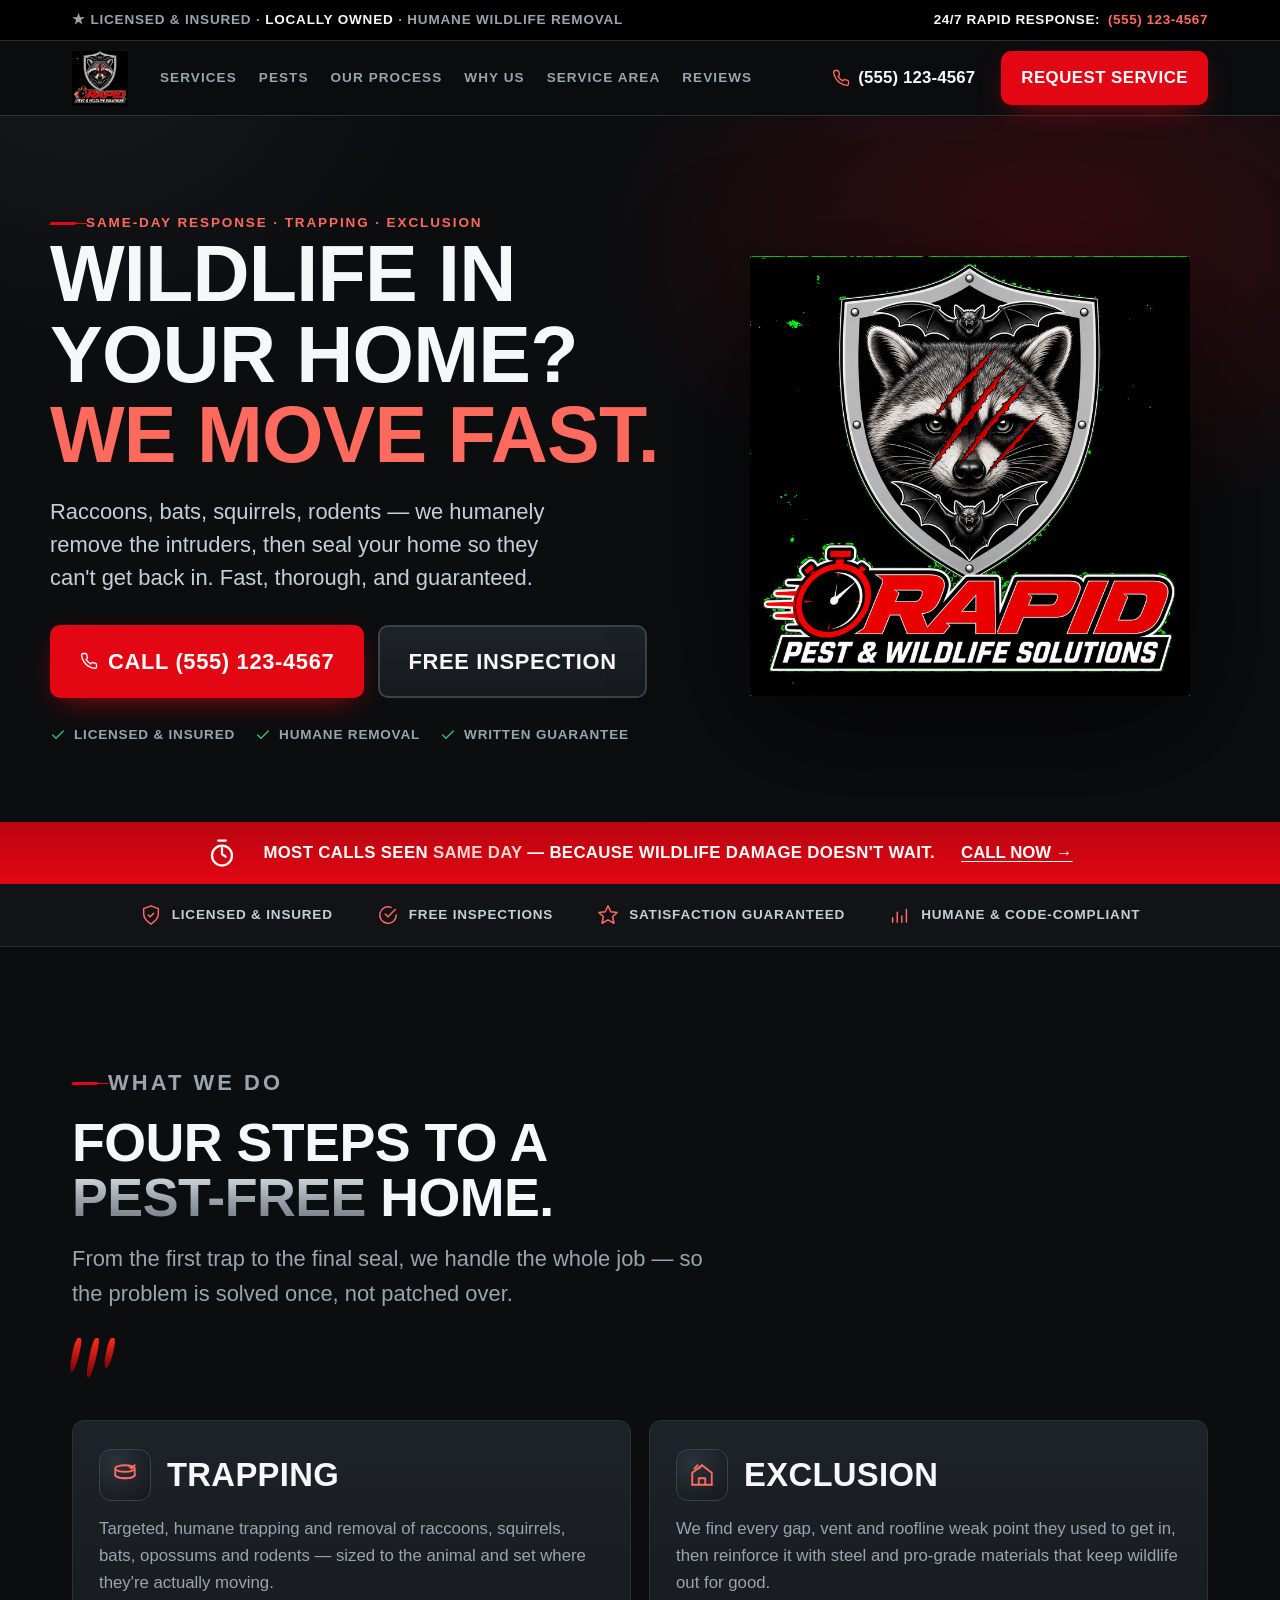
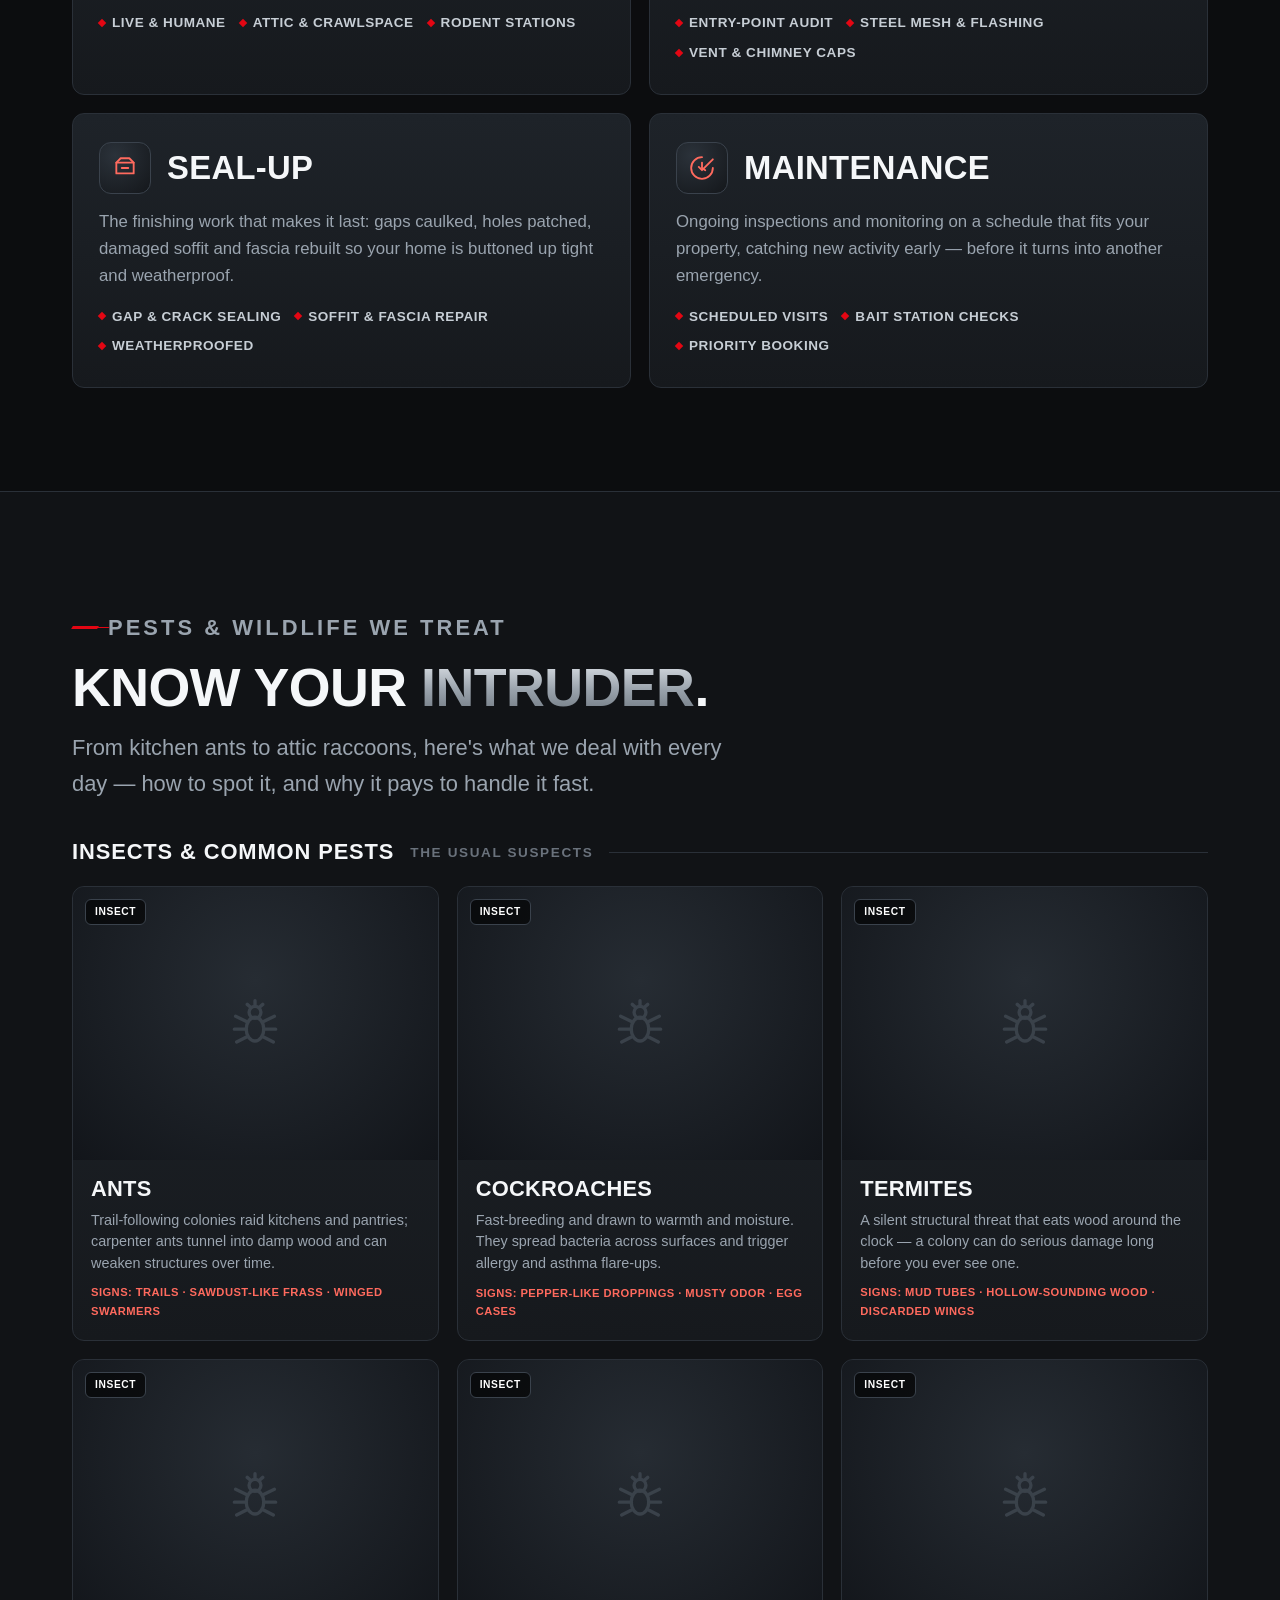
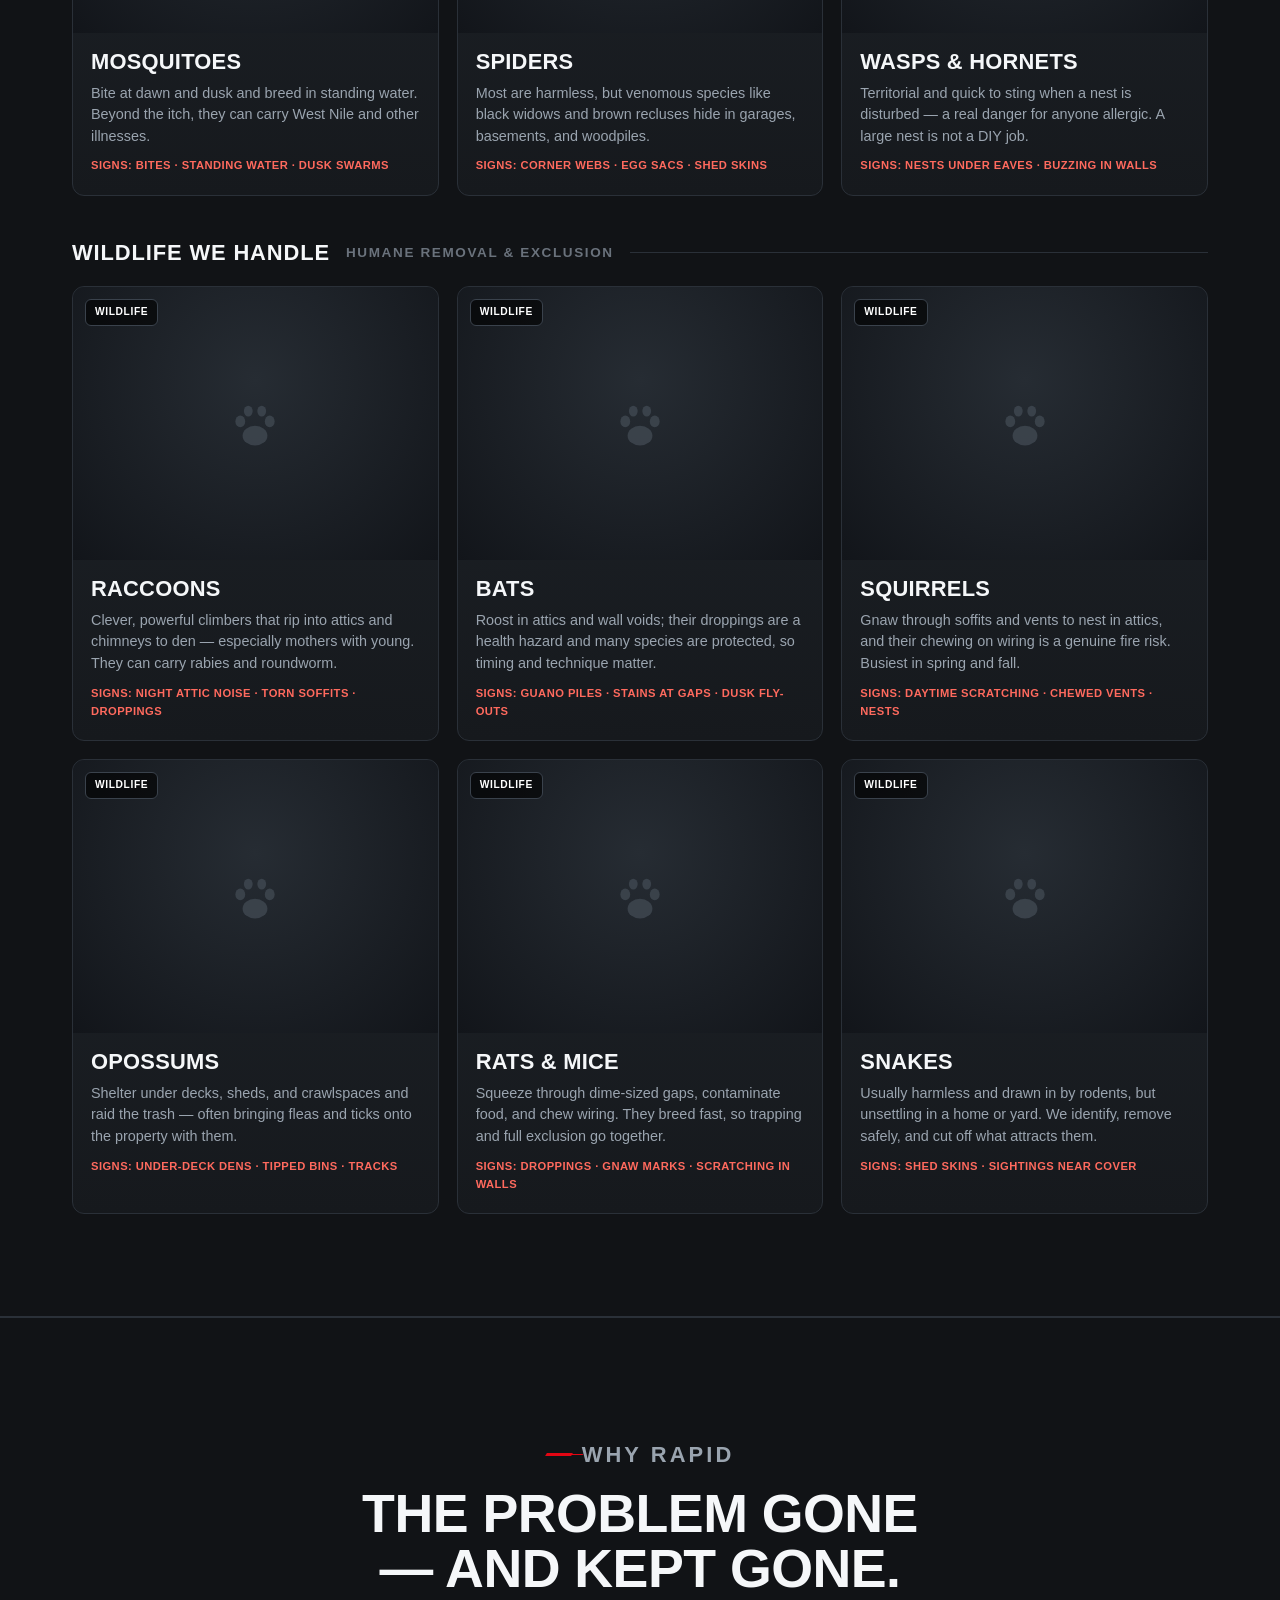
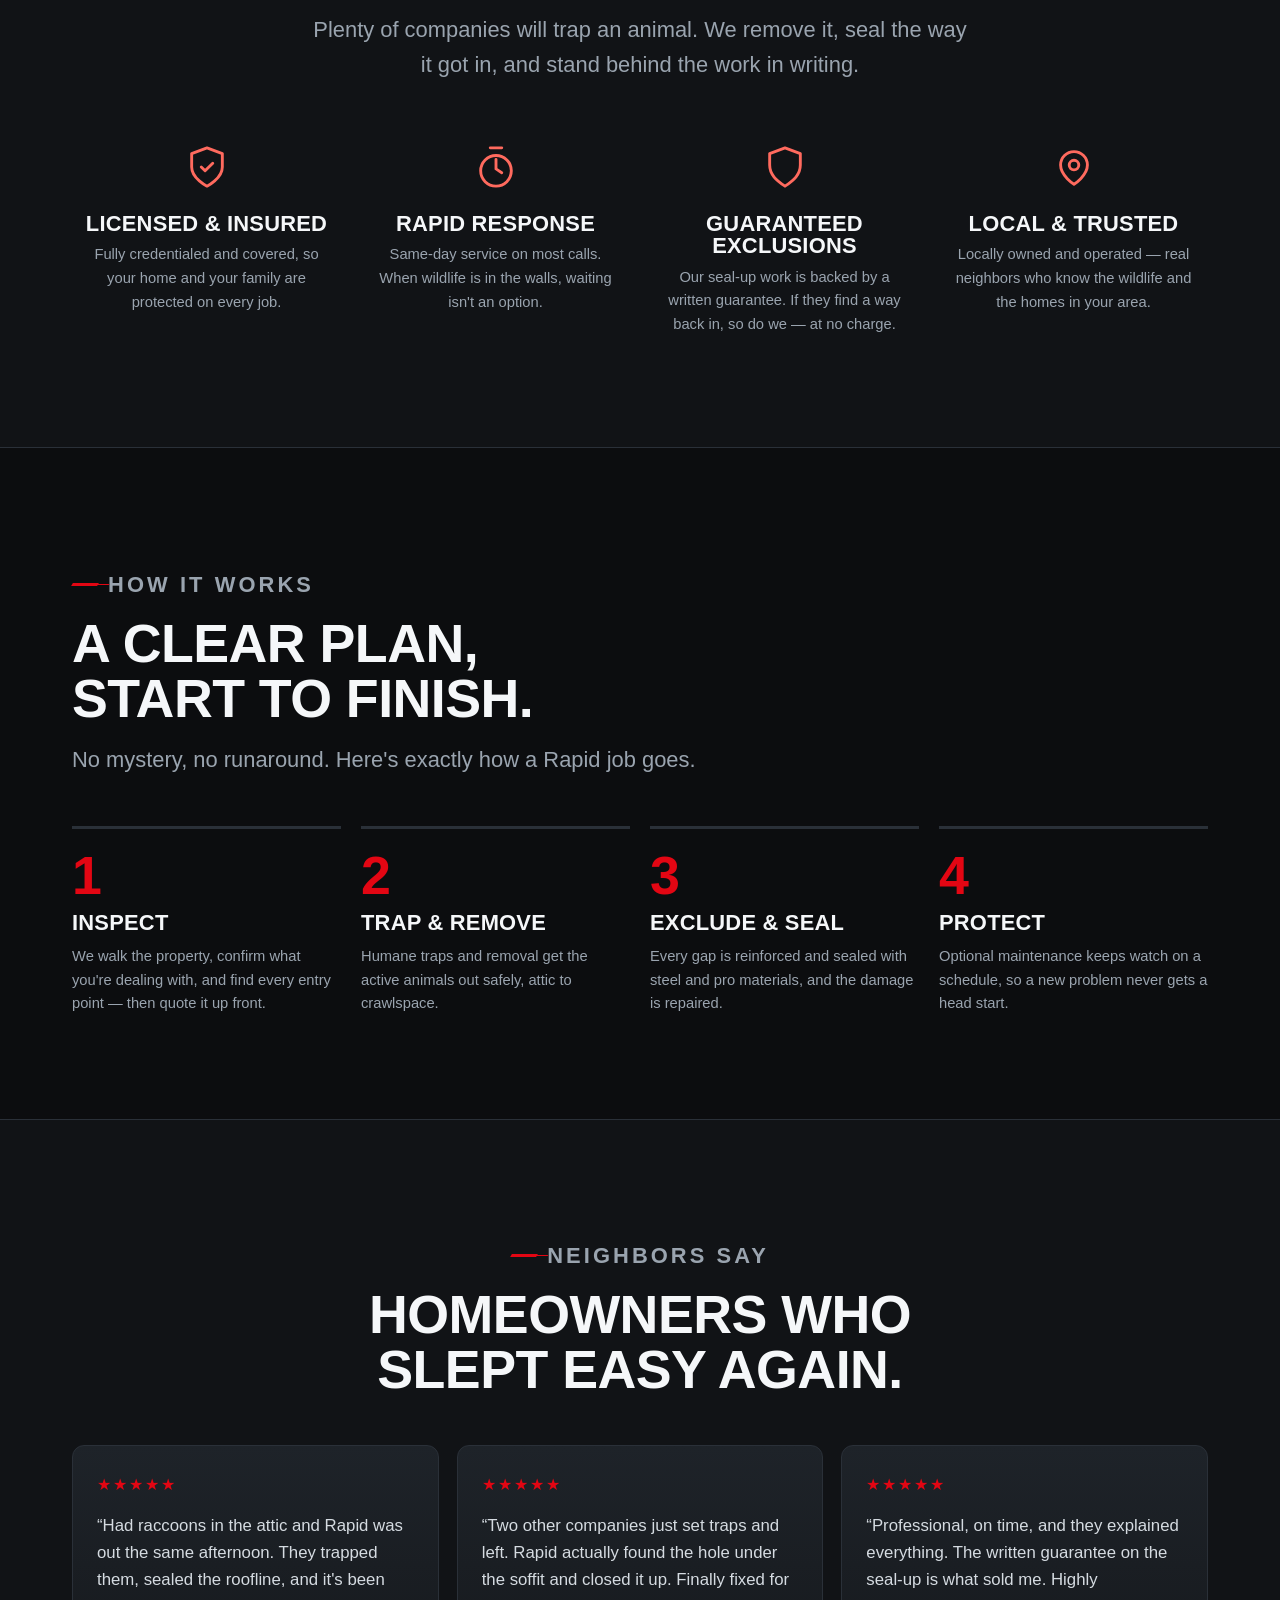
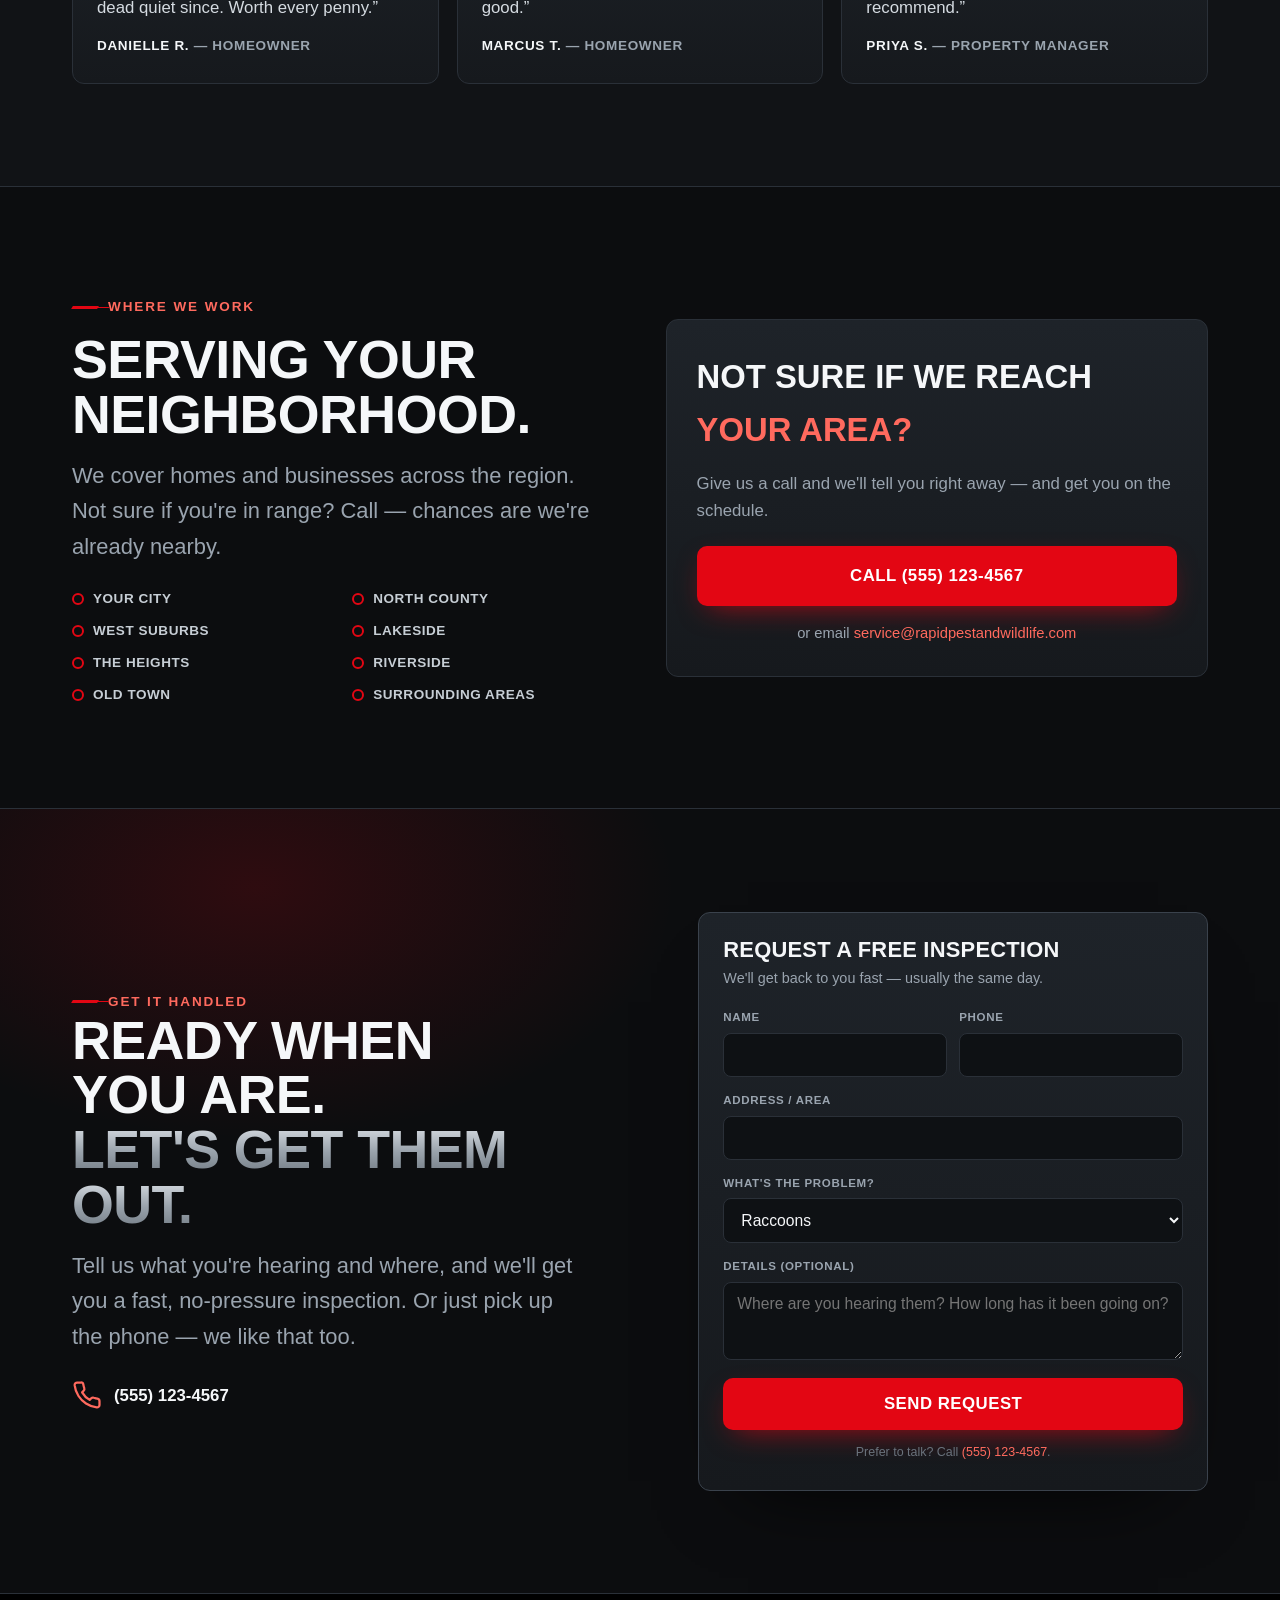
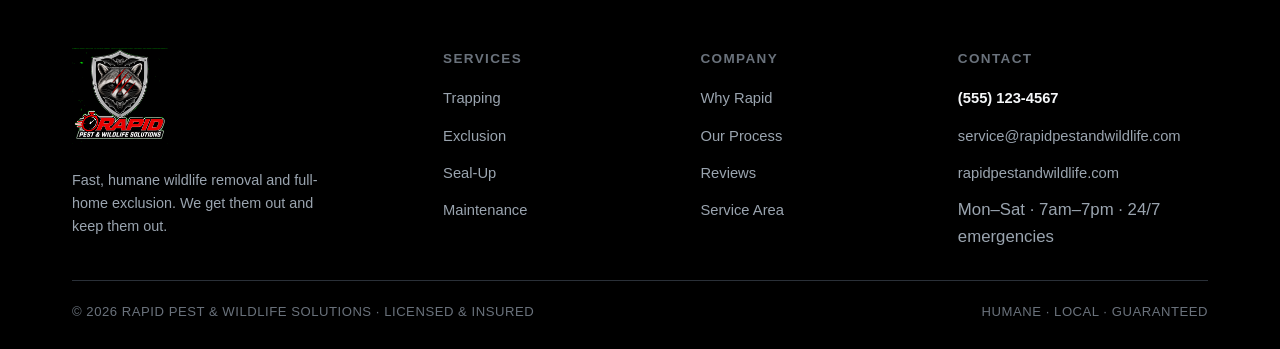
==== commit 10843a07: "Add pest & wildlife library, credentials strip, and photo-ready frames Mirror common pest-control si" ====
--- a/index.html
+++ b/index.html
@@ -266,12 +266,37 @@
     .page { padding-bottom: 56px; }
   }
 
+  /* ---- credentials strip ---- */
+  .creds { background: var(--ground-2); border-bottom: 1px solid var(--line); }
+  .creds .wrap { display: flex; flex-wrap: wrap; justify-content: center; gap: 14px 44px; padding: 20px 22px; }
+  .cred { display: inline-flex; align-items: center; gap: 10px; font-family: var(--display); font-weight: 700; text-transform: uppercase; letter-spacing: 0.06em; font-size: var(--s--1); color: #c7ced5; }
+  .cred svg { width: 22px; height: 22px; color: var(--red-text); flex: none; }
+
+  /* ---- pest & wildlife library ---- */
+  .libsub { font-family: var(--display); font-weight: 800; text-transform: uppercase; letter-spacing: 0.04em; font-size: var(--s-1); color: var(--white); margin: 46px 0 0; display: flex; align-items: center; gap: 16px; }
+  .libsub:first-of-type { margin-top: 40px; }
+  .libsub::after { content: ""; flex: 1; height: 1px; background: var(--line); }
+  .libsub .cnt { color: var(--faint); font-size: var(--s--1); letter-spacing: 0.12em; white-space: nowrap; }
+  .pestgrid { display: grid; grid-template-columns: repeat(3, 1fr); gap: 18px; margin-top: 22px; }
+  .pest { background: linear-gradient(180deg, var(--steel-2), var(--steel)); border: 1px solid var(--line); border-radius: var(--radius); overflow: hidden; display: flex; flex-direction: column; margin: 0; transition: border-color .18s, transform .18s; }
+  .pest:hover { border-color: var(--hair); transform: translateY(-3px); }
+  .pest-photo { position: relative; aspect-ratio: 4 / 3; background: radial-gradient(circle at 50% 34%, #262c33, #12151a); overflow: hidden; }
+  .pest-photo img { position: absolute; inset: 0; width: 100%; height: 100%; object-fit: cover; }
+  .pest-ph { position: absolute; inset: 0; display: grid; place-items: center; color: #3d454e; }
+  .pest-ph svg { width: 62px; height: 62px; opacity: .9; }
+  .pest-tag { position: absolute; left: 12px; top: 12px; z-index: 2; background: rgba(0,0,0,.62); border: 1px solid var(--hair); color: #fff; font-family: var(--display); font-weight: 700; text-transform: uppercase; letter-spacing: .06em; font-size: .64rem; padding: 4px 9px; border-radius: 6px; }
+  .pest figcaption { padding: 18px 18px 20px; display: flex; flex-direction: column; gap: 9px; }
+  .pest h3 { font-size: var(--s-1); }
+  .pest p { color: var(--muted); font-size: 0.9rem; margin: 0; line-height: 1.5; }
+  .pest .signs { font-family: var(--display); font-weight: 600; text-transform: uppercase; letter-spacing: .04em; font-size: .7rem; color: var(--red-text); }
+
   /* ---- responsive ---- */
   @media (max-width: 940px) {
     .hero-inner { grid-template-columns: 1fr; }
     .hero-badge { order: -1; }
     .hero-badge img { width: min(72%, 340px); }
     .services, .area, .cta-grid { grid-template-columns: 1fr; }
+    .pestgrid { grid-template-columns: 1fr 1fr; }
     .trust, .steps { grid-template-columns: 1fr 1fr; }
     .reviews { grid-template-columns: 1fr; }
     .foot { grid-template-columns: 1fr 1fr; }
@@ -282,6 +307,7 @@
     .trust, .steps { grid-template-columns: 1fr; }
     .area .list { grid-template-columns: 1fr; }
     .two { grid-template-columns: 1fr; }
+    .pestgrid { grid-template-columns: 1fr; }
     .foot { grid-template-columns: 1fr; }
     .nav .phone span { display: none; }
   }
@@ -306,6 +332,7 @@
       </a>
       <nav class="nav-links" aria-label="Primary">
         <a href="#services">Services</a>
+        <a href="#pests">Pests</a>
         <a href="#process">Our Process</a>
         <a href="#why">Why Us</a>
         <a href="#area">Service Area</a>
@@ -353,6 +380,16 @@
     </div>
   </div>
 
+  <!-- CREDENTIALS STRIP -->
+  <div class="creds">
+    <div class="wrap">
+      <span class="cred"><svg viewBox="0 0 24 24" fill="none" stroke="currentColor" stroke-width="1.6" stroke-linecap="round" stroke-linejoin="round"><path d="M12 2 4 5v6c0 5 3.5 8 8 11 4.5-3 8-6 8-11V5l-8-3Z"/><path d="m9 12 2 2 4-4"/></svg>Licensed &amp; Insured</span>
+      <span class="cred"><svg viewBox="0 0 24 24" fill="none" stroke="currentColor" stroke-width="1.6" stroke-linecap="round" stroke-linejoin="round"><path d="M9 11l3 3 8-8"/><path d="M21 12a9 9 0 1 1-5.6-8.3"/></svg>Free Inspections</span>
+      <span class="cred"><svg viewBox="0 0 24 24" fill="none" stroke="currentColor" stroke-width="1.6" stroke-linecap="round" stroke-linejoin="round"><path d="M12 2 15 8.5 22 9.3l-5 4.6L18.5 21 12 17.3 5.5 21 7 13.9l-5-4.6 7-.8Z"/></svg>Satisfaction Guaranteed</span>
+      <span class="cred"><svg viewBox="0 0 24 24" fill="none" stroke="currentColor" stroke-width="1.6" stroke-linecap="round" stroke-linejoin="round"><path d="M4 20v-5M9 20V9M14 20v-7M19 20V6"/></svg>Humane &amp; Code-Compliant</span>
+    </div>
+  </div>
+
   <!-- SERVICES -->
   <section class="block" id="services">
     <div class="wrap">
@@ -399,6 +436,179 @@
           <p>Ongoing inspections and monitoring on a schedule that fits your property, catching new activity early — before it turns into another emergency.</p>
           <ul><li>Scheduled visits</li><li>Bait station checks</li><li>Priority booking</li></ul>
         </article>
+      </div>
+    </div>
+  </section>
+
+  <!-- PEST & WILDLIFE LIBRARY -->
+  <section class="block why" id="pests">
+    <div class="wrap">
+      <div class="sec-head">
+        <p class="eyebrow">Pests &amp; Wildlife We Treat</p>
+        <h2>Know your <span class="steel-text">intruder</span>.</h2>
+        <p>From kitchen ants to attic raccoons, here's what we deal with every day — how to spot it, and why it pays to handle it fast.</p>
+      </div>
+
+      <h3 class="libsub">Insects &amp; Common Pests <span class="cnt">The usual suspects</span></h3>
+      <div class="pestgrid">
+        <figure class="pest">
+          <div class="pest-photo">
+            <span class="pest-tag">Insect</span>
+            <span class="pest-ph" aria-hidden="true"><svg viewBox="0 0 24 24" fill="none" stroke="currentColor" stroke-width="1.3" stroke-linecap="round" stroke-linejoin="round"><ellipse cx="12" cy="14" rx="3.4" ry="4.6"/><circle cx="12" cy="7.5" r="2.3"/><path d="M12 4.6V3M10.4 5.6 9 4.4M13.6 5.6 15 4.4"/><path d="M8.7 11 4.5 9M8.7 14H4M8.7 17l-3.8 2M15.3 11l4.2-2M15.3 14H20M15.3 17l3.8 2"/></svg></span>
+            <img src="assets/pests/ants.jpg" alt="Close-up of a carpenter ant" loading="lazy" onerror="this.remove()">
+          </div>
+          <figcaption>
+            <h3>Ants</h3>
+            <p>Trail-following colonies raid kitchens and pantries; carpenter ants tunnel into damp wood and can weaken structures over time.</p>
+            <span class="signs">Signs: trails · sawdust-like frass · winged swarmers</span>
+          </figcaption>
+        </figure>
+
+        <figure class="pest">
+          <div class="pest-photo">
+            <span class="pest-tag">Insect</span>
+            <span class="pest-ph" aria-hidden="true"><svg viewBox="0 0 24 24" fill="none" stroke="currentColor" stroke-width="1.3" stroke-linecap="round" stroke-linejoin="round"><ellipse cx="12" cy="14" rx="3.4" ry="4.6"/><circle cx="12" cy="7.5" r="2.3"/><path d="M12 4.6V3M10.4 5.6 9 4.4M13.6 5.6 15 4.4"/><path d="M8.7 11 4.5 9M8.7 14H4M8.7 17l-3.8 2M15.3 11l4.2-2M15.3 14H20M15.3 17l3.8 2"/></svg></span>
+            <img src="assets/pests/cockroaches.jpg" alt="American cockroach" loading="lazy" onerror="this.remove()">
+          </div>
+          <figcaption>
+            <h3>Cockroaches</h3>
+            <p>Fast-breeding and drawn to warmth and moisture. They spread bacteria across surfaces and trigger allergy and asthma flare-ups.</p>
+            <span class="signs">Signs: pepper-like droppings · musty odor · egg cases</span>
+          </figcaption>
+        </figure>
+
+        <figure class="pest">
+          <div class="pest-photo">
+            <span class="pest-tag">Insect</span>
+            <span class="pest-ph" aria-hidden="true"><svg viewBox="0 0 24 24" fill="none" stroke="currentColor" stroke-width="1.3" stroke-linecap="round" stroke-linejoin="round"><ellipse cx="12" cy="14" rx="3.4" ry="4.6"/><circle cx="12" cy="7.5" r="2.3"/><path d="M12 4.6V3M10.4 5.6 9 4.4M13.6 5.6 15 4.4"/><path d="M8.7 11 4.5 9M8.7 14H4M8.7 17l-3.8 2M15.3 11l4.2-2M15.3 14H20M15.3 17l3.8 2"/></svg></span>
+            <img src="assets/pests/termites.jpg" alt="Termite workers on damaged wood" loading="lazy" onerror="this.remove()">
+          </div>
+          <figcaption>
+            <h3>Termites</h3>
+            <p>A silent structural threat that eats wood around the clock — a colony can do serious damage long before you ever see one.</p>
+            <span class="signs">Signs: mud tubes · hollow-sounding wood · discarded wings</span>
+          </figcaption>
+        </figure>
+
+        <figure class="pest">
+          <div class="pest-photo">
+            <span class="pest-tag">Insect</span>
+            <span class="pest-ph" aria-hidden="true"><svg viewBox="0 0 24 24" fill="none" stroke="currentColor" stroke-width="1.3" stroke-linecap="round" stroke-linejoin="round"><ellipse cx="12" cy="14" rx="3.4" ry="4.6"/><circle cx="12" cy="7.5" r="2.3"/><path d="M12 4.6V3M10.4 5.6 9 4.4M13.6 5.6 15 4.4"/><path d="M8.7 11 4.5 9M8.7 14H4M8.7 17l-3.8 2M15.3 11l4.2-2M15.3 14H20M15.3 17l3.8 2"/></svg></span>
+            <img src="assets/pests/mosquitoes.jpg" alt="Mosquito on skin" loading="lazy" onerror="this.remove()">
+          </div>
+          <figcaption>
+            <h3>Mosquitoes</h3>
+            <p>Bite at dawn and dusk and breed in standing water. Beyond the itch, they can carry West Nile and other illnesses.</p>
+            <span class="signs">Signs: bites · standing water · dusk swarms</span>
+          </figcaption>
+        </figure>
+
+        <figure class="pest">
+          <div class="pest-photo">
+            <span class="pest-tag">Insect</span>
+            <span class="pest-ph" aria-hidden="true"><svg viewBox="0 0 24 24" fill="none" stroke="currentColor" stroke-width="1.3" stroke-linecap="round" stroke-linejoin="round"><ellipse cx="12" cy="14" rx="3.4" ry="4.6"/><circle cx="12" cy="7.5" r="2.3"/><path d="M12 4.6V3M10.4 5.6 9 4.4M13.6 5.6 15 4.4"/><path d="M8.7 11 4.5 9M8.7 14H4M8.7 17l-3.8 2M15.3 11l4.2-2M15.3 14H20M15.3 17l3.8 2"/></svg></span>
+            <img src="assets/pests/spiders.jpg" alt="House spider in a web" loading="lazy" onerror="this.remove()">
+          </div>
+          <figcaption>
+            <h3>Spiders</h3>
+            <p>Most are harmless, but venomous species like black widows and brown recluses hide in garages, basements, and woodpiles.</p>
+            <span class="signs">Signs: corner webs · egg sacs · shed skins</span>
+          </figcaption>
+        </figure>
+
+        <figure class="pest">
+          <div class="pest-photo">
+            <span class="pest-tag">Insect</span>
+            <span class="pest-ph" aria-hidden="true"><svg viewBox="0 0 24 24" fill="none" stroke="currentColor" stroke-width="1.3" stroke-linecap="round" stroke-linejoin="round"><ellipse cx="12" cy="14" rx="3.4" ry="4.6"/><circle cx="12" cy="7.5" r="2.3"/><path d="M12 4.6V3M10.4 5.6 9 4.4M13.6 5.6 15 4.4"/><path d="M8.7 11 4.5 9M8.7 14H4M8.7 17l-3.8 2M15.3 11l4.2-2M15.3 14H20M15.3 17l3.8 2"/></svg></span>
+            <img src="assets/pests/wasps.jpg" alt="Paper wasp nest under an eave" loading="lazy" onerror="this.remove()">
+          </div>
+          <figcaption>
+            <h3>Wasps &amp; Hornets</h3>
+            <p>Territorial and quick to sting when a nest is disturbed — a real danger for anyone allergic. A large nest is not a DIY job.</p>
+            <span class="signs">Signs: nests under eaves · buzzing in walls</span>
+          </figcaption>
+        </figure>
+      </div>
+
+      <h3 class="libsub">Wildlife We Handle <span class="cnt">Humane removal &amp; exclusion</span></h3>
+      <div class="pestgrid">
+        <figure class="pest">
+          <div class="pest-photo">
+            <span class="pest-tag">Wildlife</span>
+            <span class="pest-ph" aria-hidden="true"><svg viewBox="0 0 24 24" fill="currentColor"><ellipse cx="12" cy="16.5" rx="4.8" ry="3.8"/><ellipse cx="6.3" cy="11" rx="1.9" ry="2.3"/><ellipse cx="17.7" cy="11" rx="1.9" ry="2.3"/><ellipse cx="9.4" cy="7" rx="1.7" ry="2.1"/><ellipse cx="14.6" cy="7" rx="1.7" ry="2.1"/></svg></span>
+            <img src="assets/pests/raccoons.jpg" alt="Raccoon" loading="lazy" onerror="this.remove()">
+          </div>
+          <figcaption>
+            <h3>Raccoons</h3>
+            <p>Clever, powerful climbers that rip into attics and chimneys to den — especially mothers with young. They can carry rabies and roundworm.</p>
+            <span class="signs">Signs: night attic noise · torn soffits · droppings</span>
+          </figcaption>
+        </figure>
+
+        <figure class="pest">
+          <div class="pest-photo">
+            <span class="pest-tag">Wildlife</span>
+            <span class="pest-ph" aria-hidden="true"><svg viewBox="0 0 24 24" fill="currentColor"><ellipse cx="12" cy="16.5" rx="4.8" ry="3.8"/><ellipse cx="6.3" cy="11" rx="1.9" ry="2.3"/><ellipse cx="17.7" cy="11" rx="1.9" ry="2.3"/><ellipse cx="9.4" cy="7" rx="1.7" ry="2.1"/><ellipse cx="14.6" cy="7" rx="1.7" ry="2.1"/></svg></span>
+            <img src="assets/pests/bats.jpg" alt="Bat roosting" loading="lazy" onerror="this.remove()">
+          </div>
+          <figcaption>
+            <h3>Bats</h3>
+            <p>Roost in attics and wall voids; their droppings are a health hazard and many species are protected, so timing and technique matter.</p>
+            <span class="signs">Signs: guano piles · stains at gaps · dusk fly-outs</span>
+          </figcaption>
+        </figure>
+
+        <figure class="pest">
+          <div class="pest-photo">
+            <span class="pest-tag">Wildlife</span>
+            <span class="pest-ph" aria-hidden="true"><svg viewBox="0 0 24 24" fill="currentColor"><ellipse cx="12" cy="16.5" rx="4.8" ry="3.8"/><ellipse cx="6.3" cy="11" rx="1.9" ry="2.3"/><ellipse cx="17.7" cy="11" rx="1.9" ry="2.3"/><ellipse cx="9.4" cy="7" rx="1.7" ry="2.1"/><ellipse cx="14.6" cy="7" rx="1.7" ry="2.1"/></svg></span>
+            <img src="assets/pests/squirrels.jpg" alt="Gray squirrel" loading="lazy" onerror="this.remove()">
+          </div>
+          <figcaption>
+            <h3>Squirrels</h3>
+            <p>Gnaw through soffits and vents to nest in attics, and their chewing on wiring is a genuine fire risk. Busiest in spring and fall.</p>
+            <span class="signs">Signs: daytime scratching · chewed vents · nests</span>
+          </figcaption>
+        </figure>
+
+        <figure class="pest">
+          <div class="pest-photo">
+            <span class="pest-tag">Wildlife</span>
+            <span class="pest-ph" aria-hidden="true"><svg viewBox="0 0 24 24" fill="currentColor"><ellipse cx="12" cy="16.5" rx="4.8" ry="3.8"/><ellipse cx="6.3" cy="11" rx="1.9" ry="2.3"/><ellipse cx="17.7" cy="11" rx="1.9" ry="2.3"/><ellipse cx="9.4" cy="7" rx="1.7" ry="2.1"/><ellipse cx="14.6" cy="7" rx="1.7" ry="2.1"/></svg></span>
+            <img src="assets/pests/opossums.jpg" alt="Opossum" loading="lazy" onerror="this.remove()">
+          </div>
+          <figcaption>
+            <h3>Opossums</h3>
+            <p>Shelter under decks, sheds, and crawlspaces and raid the trash — often bringing fleas and ticks onto the property with them.</p>
+            <span class="signs">Signs: under-deck dens · tipped bins · tracks</span>
+          </figcaption>
+        </figure>
+
+        <figure class="pest">
+          <div class="pest-photo">
+            <span class="pest-tag">Wildlife</span>
+            <span class="pest-ph" aria-hidden="true"><svg viewBox="0 0 24 24" fill="currentColor"><ellipse cx="12" cy="16.5" rx="4.8" ry="3.8"/><ellipse cx="6.3" cy="11" rx="1.9" ry="2.3"/><ellipse cx="17.7" cy="11" rx="1.9" ry="2.3"/><ellipse cx="9.4" cy="7" rx="1.7" ry="2.1"/><ellipse cx="14.6" cy="7" rx="1.7" ry="2.1"/></svg></span>
+            <img src="assets/pests/rodents.jpg" alt="House mouse" loading="lazy" onerror="this.remove()">
+          </div>
+          <figcaption>
+            <h3>Rats &amp; Mice</h3>
+            <p>Squeeze through dime-sized gaps, contaminate food, and chew wiring. They breed fast, so trapping and full exclusion go together.</p>
+            <span class="signs">Signs: droppings · gnaw marks · scratching in walls</span>
+          </figcaption>
+        </figure>
+
+        <figure class="pest">
+          <div class="pest-photo">
+            <span class="pest-tag">Wildlife</span>
+            <span class="pest-ph" aria-hidden="true"><svg viewBox="0 0 24 24" fill="currentColor"><ellipse cx="12" cy="16.5" rx="4.8" ry="3.8"/><ellipse cx="6.3" cy="11" rx="1.9" ry="2.3"/><ellipse cx="17.7" cy="11" rx="1.9" ry="2.3"/><ellipse cx="9.4" cy="7" rx="1.7" ry="2.1"/><ellipse cx="14.6" cy="7" rx="1.7" ry="2.1"/></svg></span>
+            <img src="assets/pests/snakes.jpg" alt="Rat snake in a yard" loading="lazy" onerror="this.remove()">
+          </div>
+          <figcaption>
+            <h3>Snakes</h3>
+            <p>Usually harmless and drawn in by rodents, but unsettling in a home or yard. We identify, remove safely, and cut off what attracts them.</p>
+            <span class="signs">Signs: shed skins · sightings near cover</span>
+          </figcaption>
+        </figure>
       </div>
     </div>
   </section>
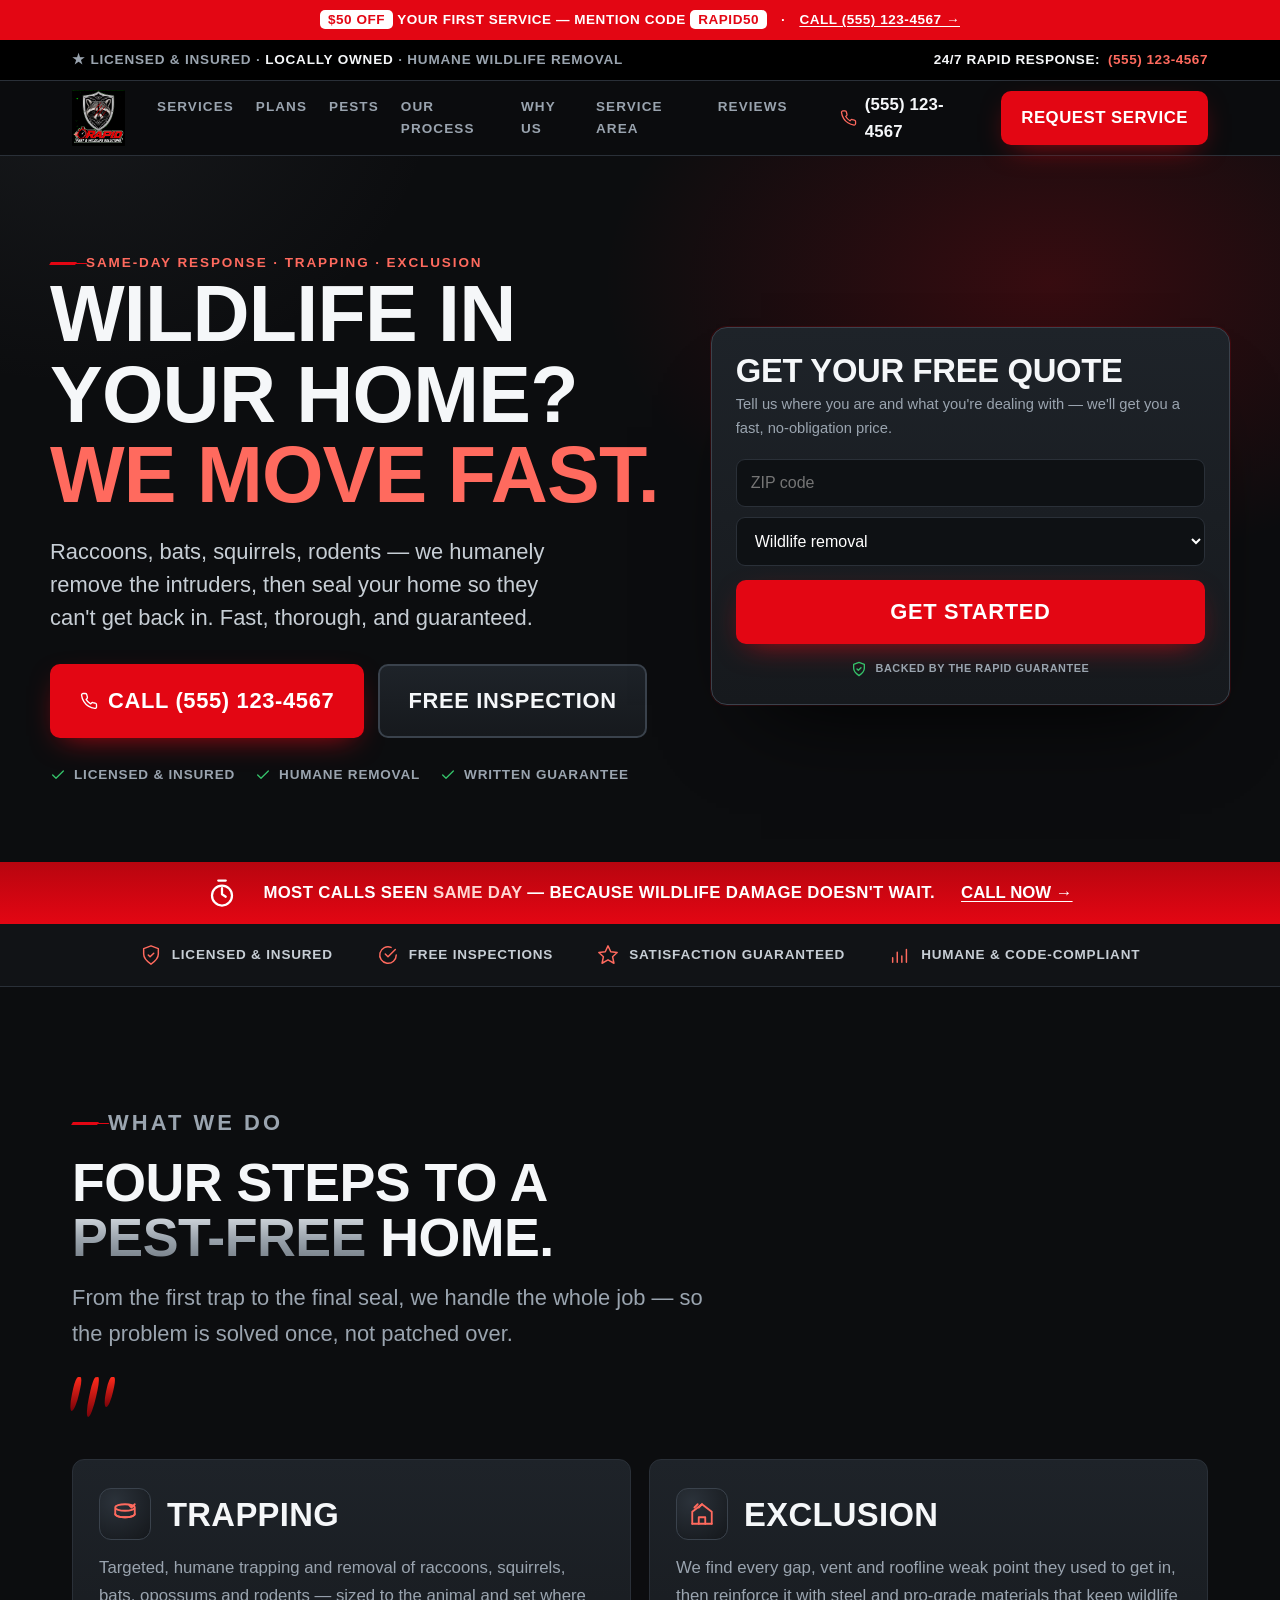
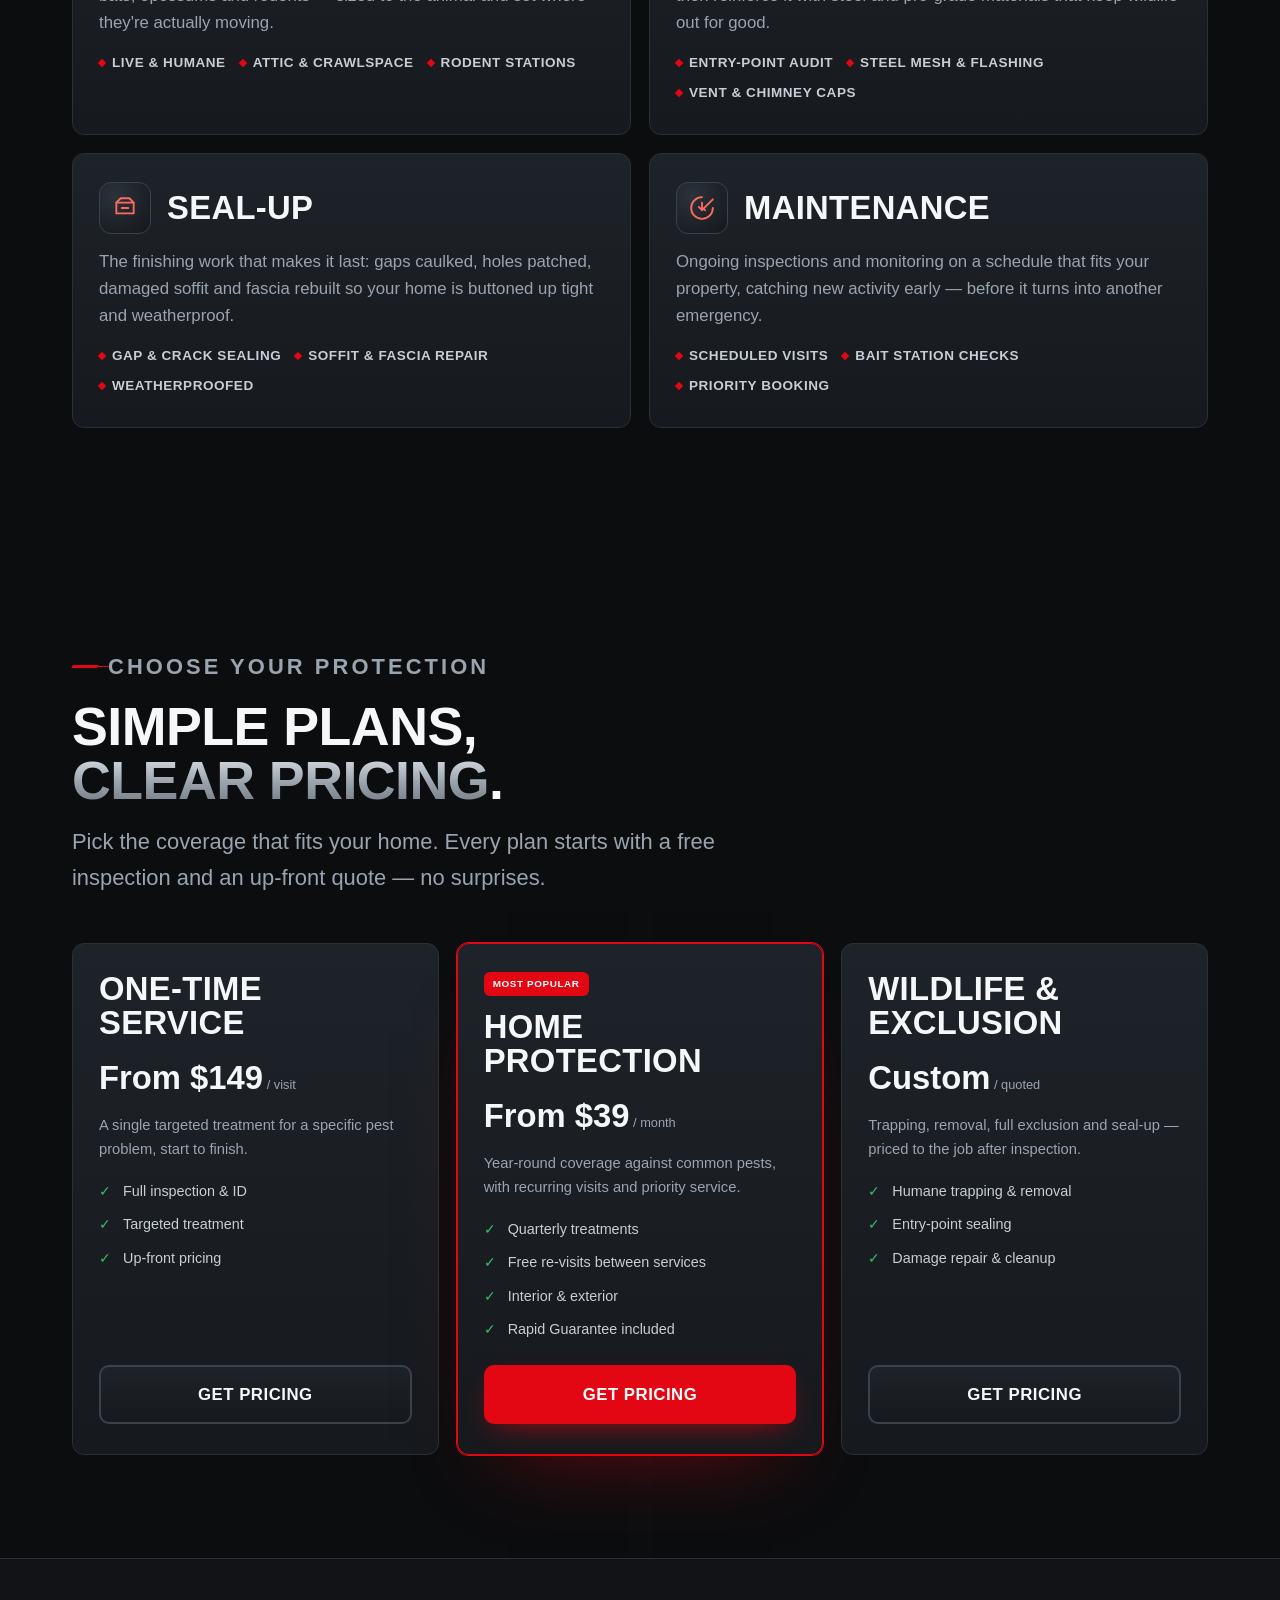
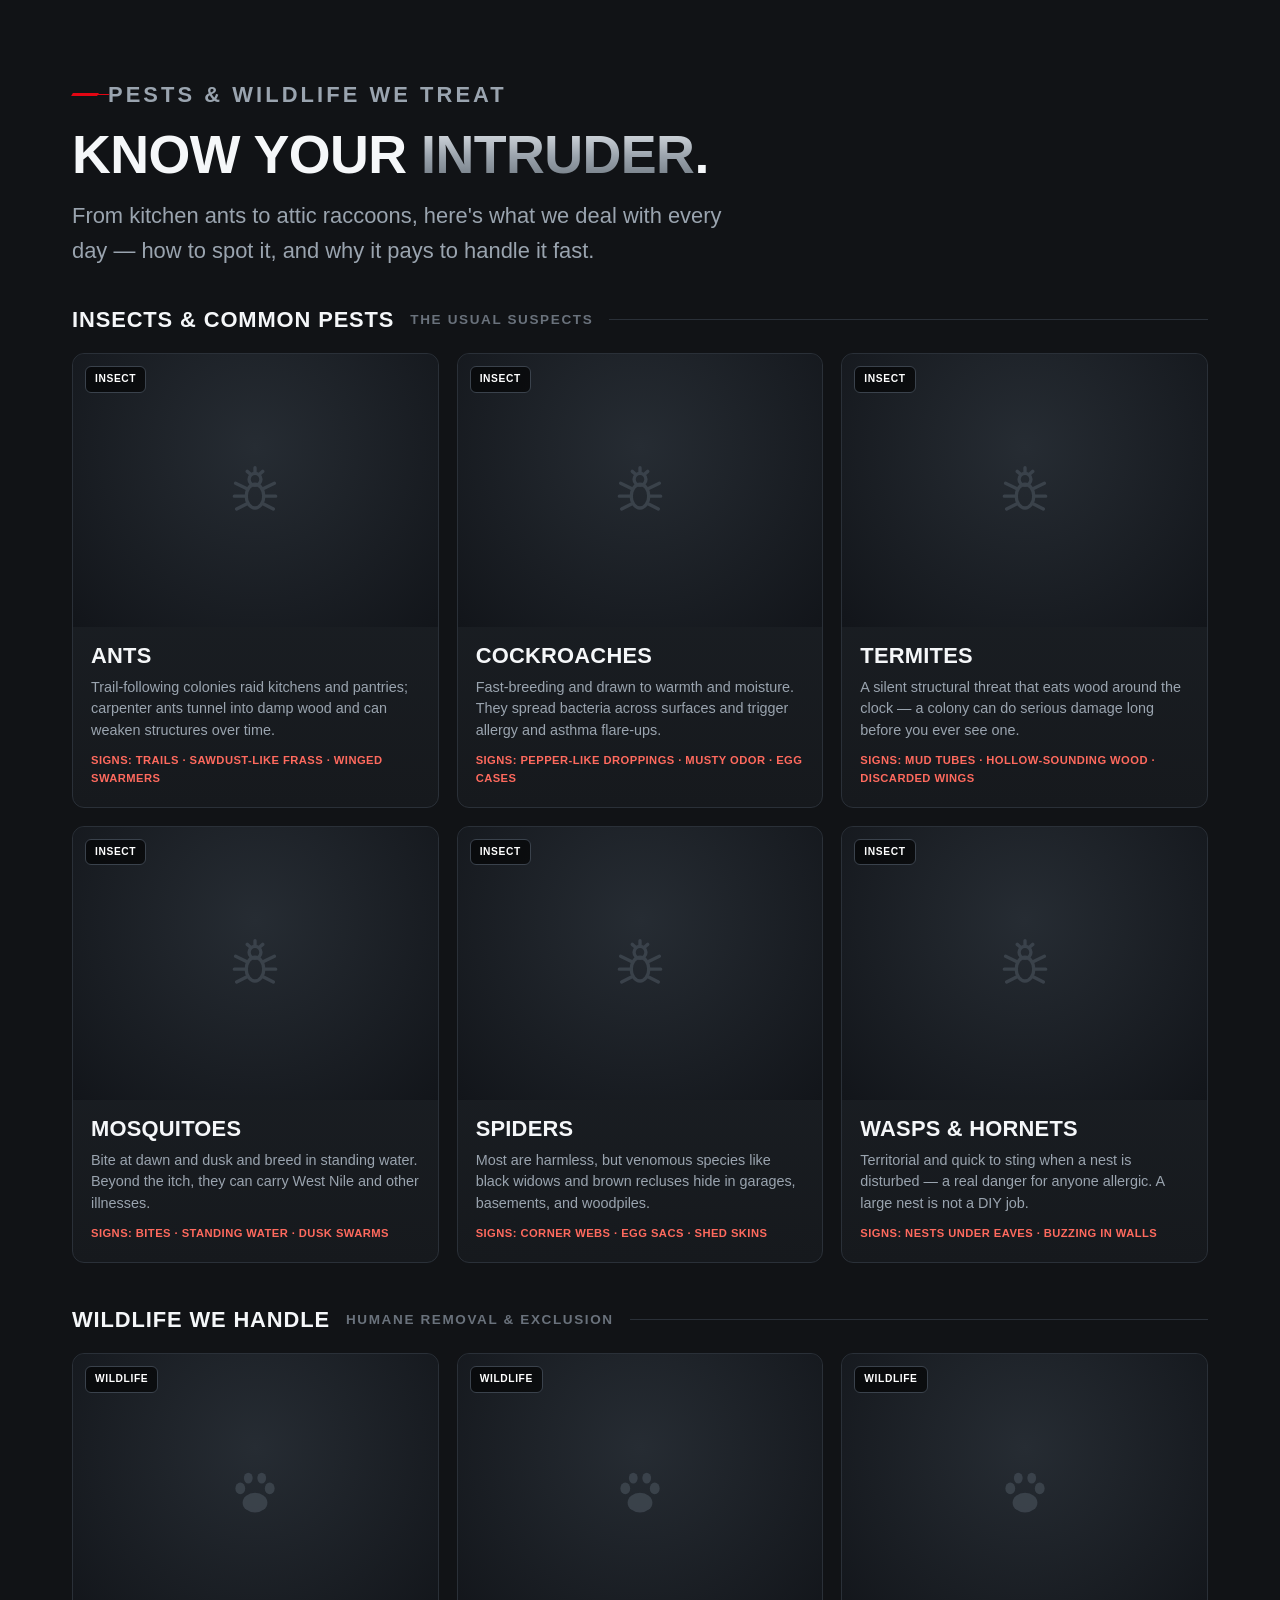
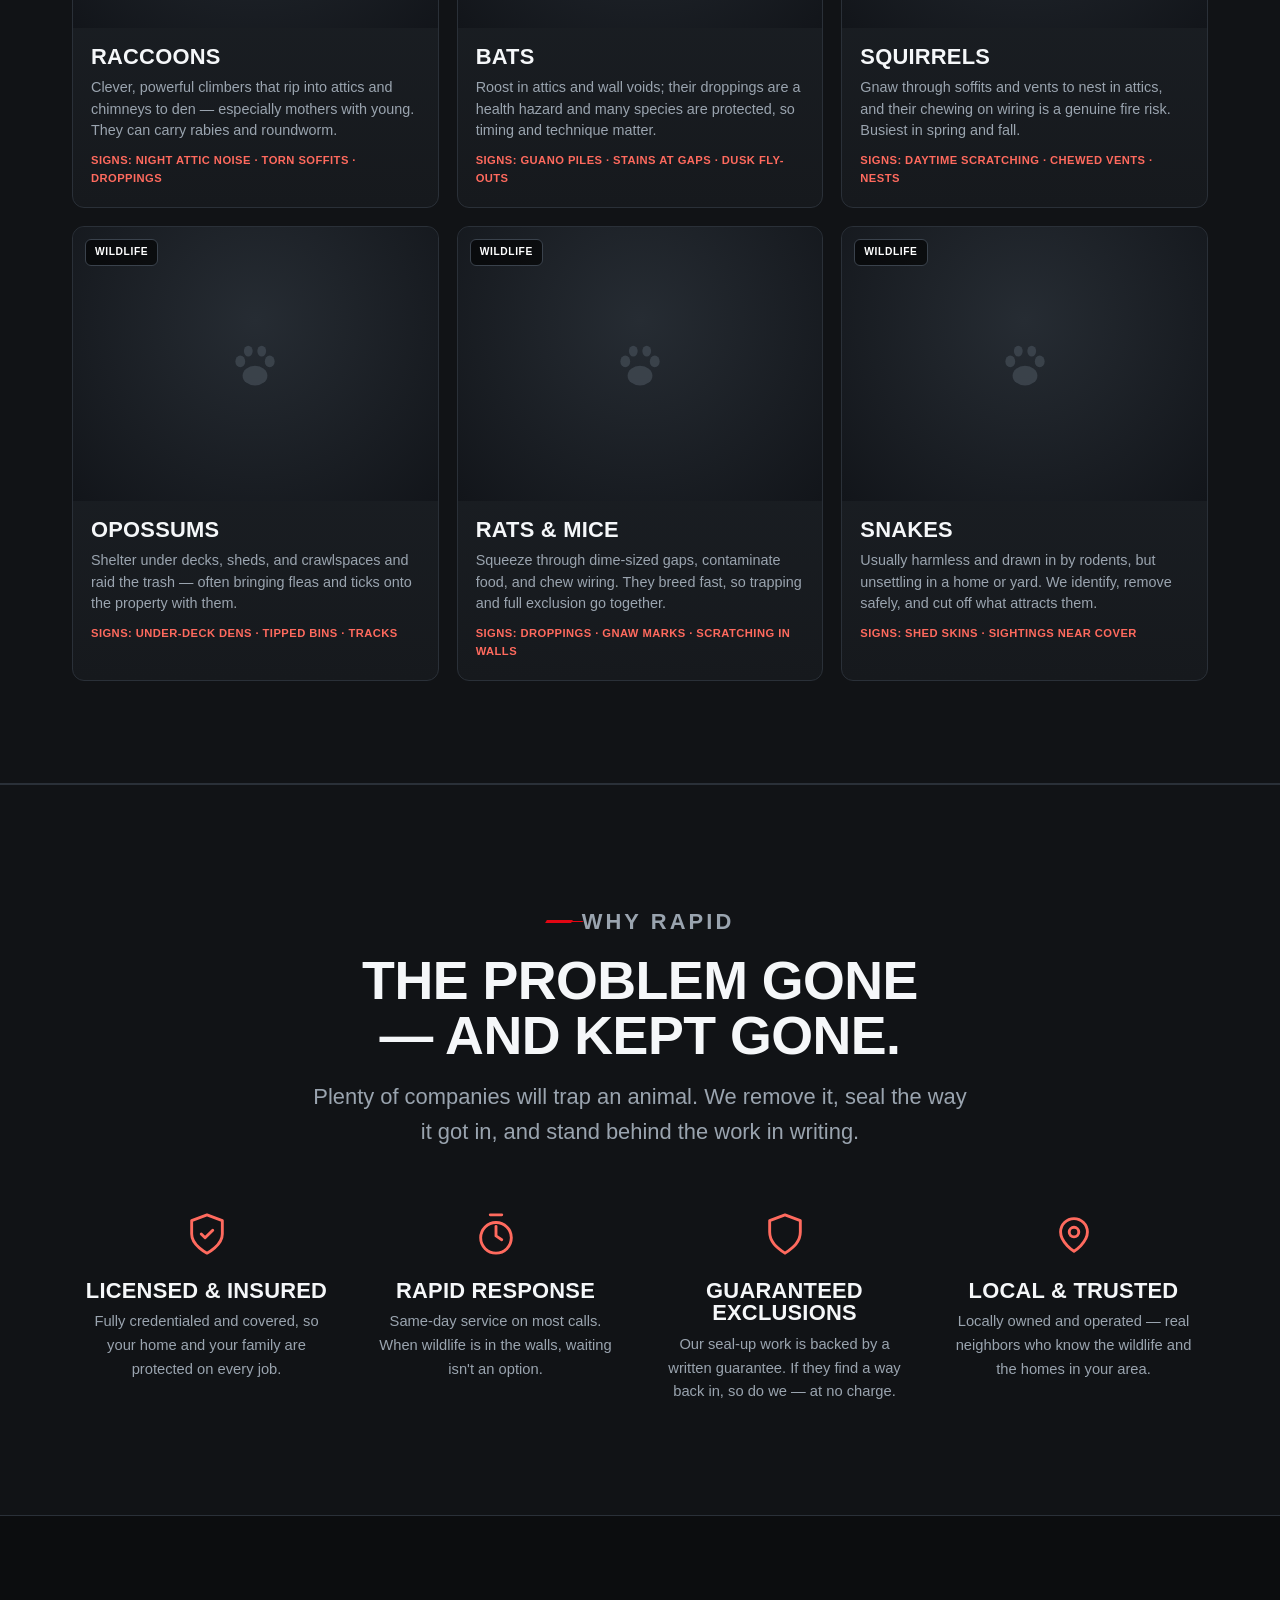
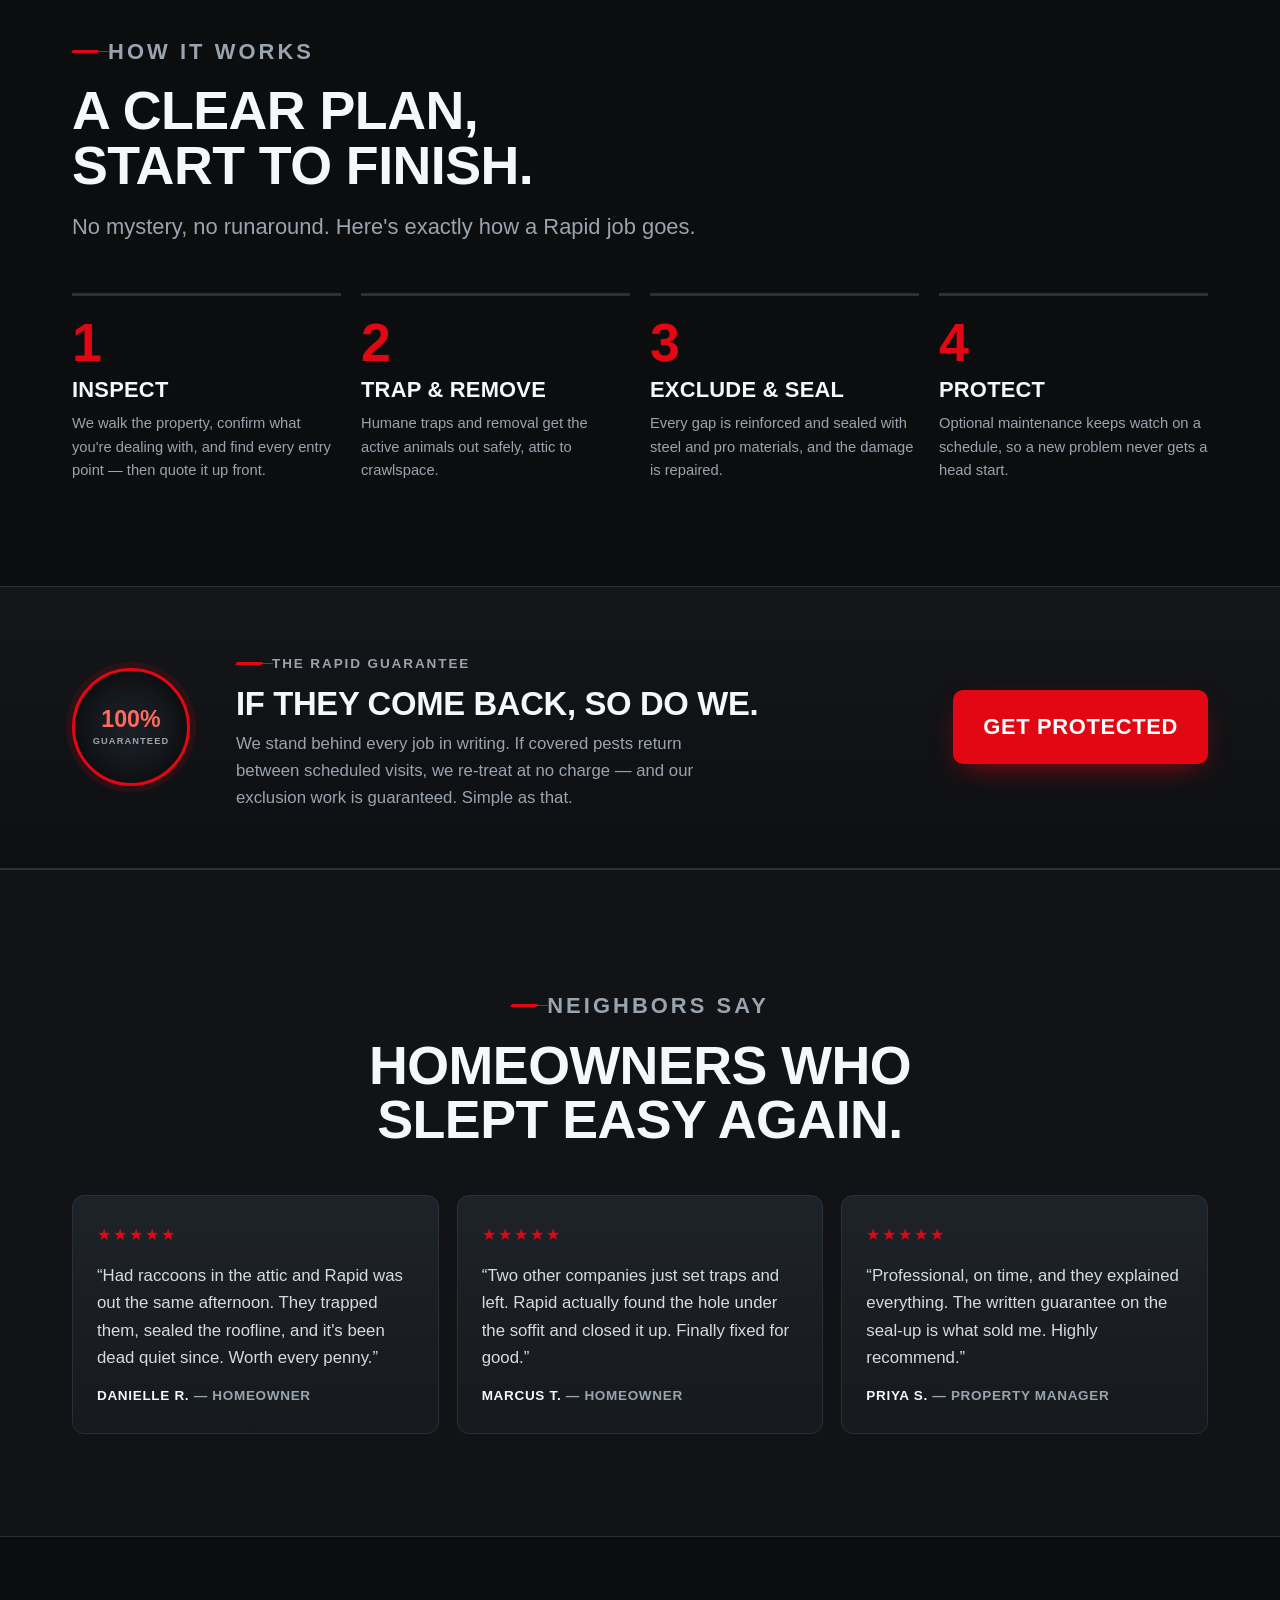
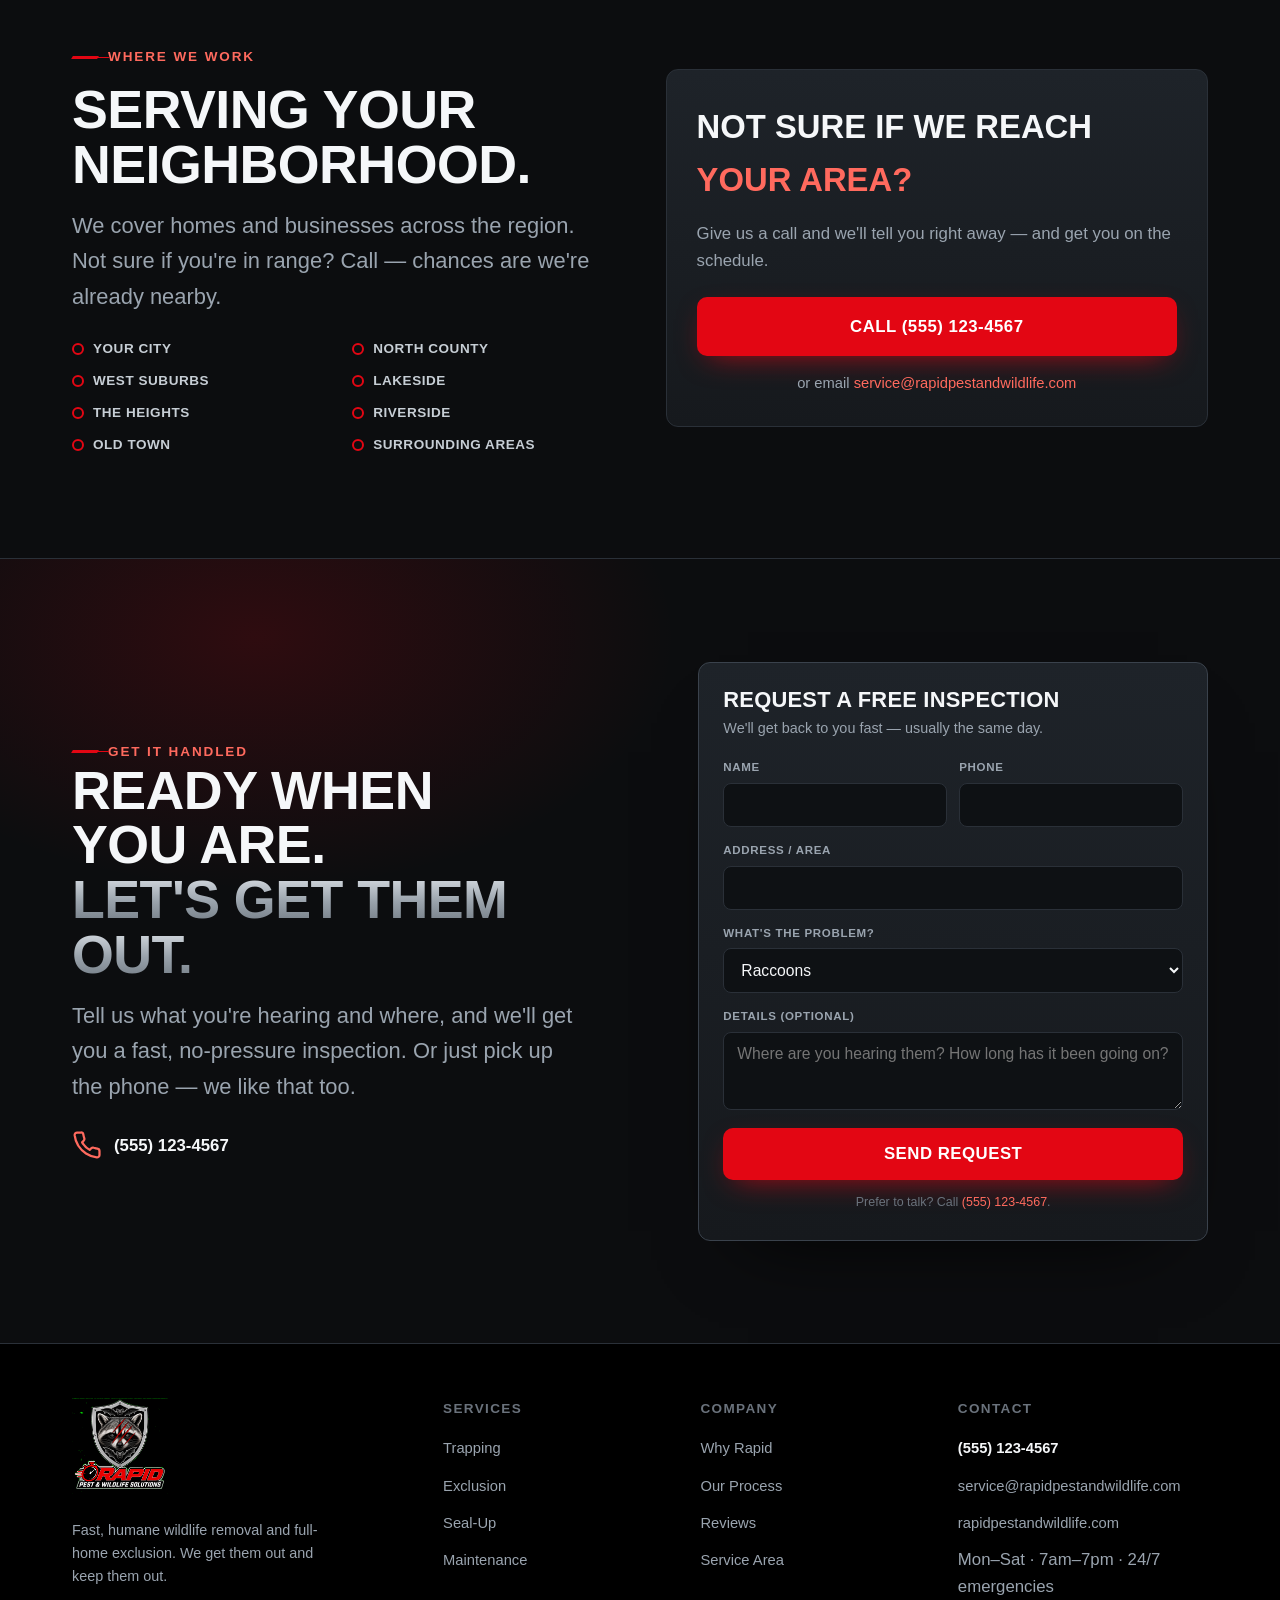
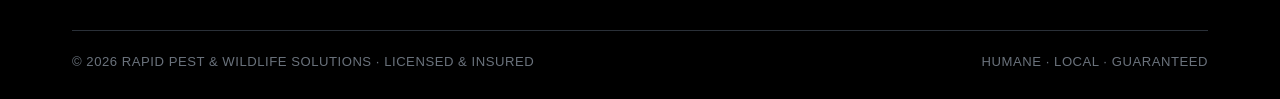
==== commit b995d6ae: "Restructure to a Terminix-style layout Adopt Terminix's homepage pattern on the Rapid brand: promo o" ====
--- a/index.html
+++ b/index.html
@@ -290,6 +290,50 @@
   .pest p { color: var(--muted); font-size: 0.9rem; margin: 0; line-height: 1.5; }
   .pest .signs { font-family: var(--display); font-weight: 600; text-transform: uppercase; letter-spacing: .04em; font-size: .7rem; color: var(--red-text); }
 
+  /* ---- promo bar ---- */
+  .promo { background: var(--red); color: #fff; }
+  .promo .wrap { display: flex; align-items: center; justify-content: center; gap: 8px 14px; padding: 9px 22px; flex-wrap: wrap; font-family: var(--display); font-weight: 700; text-transform: uppercase; letter-spacing: 0.04em; font-size: var(--s--1); text-align: center; }
+  .promo b { background: #fff; color: var(--red); padding: 2px 8px; border-radius: 5px; }
+  .promo a { text-decoration: underline; text-underline-offset: 2px; }
+
+  /* ---- hero quote card (Terminix-style lead capture) ---- */
+  .herocard { background: linear-gradient(180deg, var(--steel-2), var(--steel)); border: 1px solid var(--hair); border-radius: 16px; padding: 26px 24px; box-shadow: 0 50px 90px -50px #000, 0 0 0 1px rgba(227,6,19,.15); }
+  .herocard h2 { font-size: var(--s-2); }
+  .herocard .sub { color: var(--muted); font-size: 0.92rem; margin: 6px 0 18px; }
+  .herocard .zip { display: flex; gap: 10px; }
+  .herocard input, .herocard select { background: #0e1114; border: 1px solid var(--line); border-radius: 9px; color: #fff; font-family: var(--sans); font-size: 1rem; padding: 14px 14px; width: 100%; }
+  .herocard .zip input { flex: 1; }
+  .herocard select { margin-top: 10px; }
+  .herocard input:focus, .herocard select:focus { outline: none; border-color: var(--red); }
+  .herocard .btn { width: 100%; margin-top: 14px; }
+  .herocard .g { display: flex; align-items: center; justify-content: center; gap: 8px; margin-top: 16px; color: var(--muted); font-family: var(--display); font-weight: 600; text-transform: uppercase; letter-spacing: .05em; font-size: .68rem; }
+  .herocard .g svg { width: 16px; height: 16px; color: var(--good); }
+
+  /* ---- plans / pricing ---- */
+  .plans { display: grid; grid-template-columns: repeat(3, 1fr); gap: 18px; margin-top: 48px; align-items: stretch; }
+  .plan { background: linear-gradient(180deg, var(--steel-2), var(--steel)); border: 1px solid var(--line); border-radius: var(--radius); padding: 28px 26px 30px; display: flex; flex-direction: column; }
+  .plan.feat { border-color: var(--red); box-shadow: 0 0 0 1px var(--red), 0 40px 80px -50px rgba(227,6,19,.5); }
+  .plan .pill { align-self: flex-start; background: var(--red); color: #fff; font-family: var(--display); font-weight: 700; text-transform: uppercase; letter-spacing: .06em; font-size: .62rem; padding: 4px 9px; border-radius: 6px; margin-bottom: 14px; }
+  .plan h3 { font-size: var(--s-2); }
+  .plan .price { font-family: var(--display); font-weight: 800; font-size: var(--s-2); margin: 12px 0 2px; }
+  .plan .price small { font-size: .8rem; color: var(--muted); font-weight: 400; text-transform: none; letter-spacing: 0; }
+  .plan > p { color: var(--muted); font-size: .92rem; margin: 8px 0 0; }
+  .plan ul { list-style: none; padding: 0; margin: 18px 0 24px; display: flex; flex-direction: column; gap: 10px; }
+  .plan li { font-size: .9rem; color: #c7ced5; padding-left: 24px; position: relative; }
+  .plan li::before { content: "✓"; position: absolute; left: 0; color: var(--good); font-family: var(--display); }
+  .plan .btn { justify-content: center; margin-top: auto; }
+
+  /* ---- guarantee band ---- */
+  .guarantee { background: linear-gradient(180deg, #141619, #0e0f12); border-top: 1px solid var(--line); border-bottom: 1px solid var(--line); }
+  .guarantee .wrap { display: grid; grid-template-columns: auto 1fr auto; gap: clamp(20px, 4vw, 46px); align-items: center; padding: clamp(36px, 5vw, 56px) 22px; }
+  .seal { width: 118px; height: 118px; flex: none; display: grid; place-items: center; border-radius: 50%; border: 3px solid var(--red); text-align: center; background: radial-gradient(circle, #1c2026, #101216); box-shadow: 0 0 0 6px rgba(227,6,19,.12), inset 0 0 30px rgba(0,0,0,.6); }
+  .seal span { font-family: var(--display); font-weight: 800; text-transform: uppercase; line-height: 1; display: block; }
+  .seal .big { font-size: 1.45rem; color: var(--red-text); }
+  .seal .sm { font-size: .58rem; letter-spacing: .12em; margin-top: 5px; color: var(--muted); }
+  .guarantee h2 { font-size: var(--s-2); }
+  .guarantee p { color: var(--muted); margin: 10px 0 0; max-width: 54ch; }
+  .guarantee .btn { white-space: nowrap; }
+
   /* ---- responsive ---- */
   @media (max-width: 940px) {
     .hero-inner { grid-template-columns: 1fr; }
@@ -297,6 +341,9 @@
     .hero-badge img { width: min(72%, 340px); }
     .services, .area, .cta-grid { grid-template-columns: 1fr; }
     .pestgrid { grid-template-columns: 1fr 1fr; }
+    .plans { grid-template-columns: 1fr; max-width: 460px; margin-inline: auto; }
+    .guarantee .wrap { grid-template-columns: 1fr; text-align: center; justify-items: center; }
+    .guarantee p { margin-inline: auto; }
     .trust, .steps { grid-template-columns: 1fr 1fr; }
     .reviews { grid-template-columns: 1fr; }
     .foot { grid-template-columns: 1fr 1fr; }
@@ -316,6 +363,15 @@
 <body>
 <div class="page" id="top">
 
+  <!-- PROMO BAR -->
+  <div class="promo">
+    <div class="wrap">
+      <span><b>$50 OFF</b> your first service — mention code <b>RAPID50</b></span>
+      <span>·</span>
+      <a href="tel:+15551234567">Call (555) 123-4567 →</a>
+    </div>
+  </div>
+
   <!-- UTILITY BAR -->
   <div class="util">
     <div class="wrap">
@@ -332,6 +388,7 @@
       </a>
       <nav class="nav-links" aria-label="Primary">
         <a href="#services">Services</a>
+        <a href="#plans">Plans</a>
         <a href="#pests">Pests</a>
         <a href="#process">Our Process</a>
         <a href="#why">Why Us</a>
@@ -364,9 +421,23 @@
           <span class="chip"><svg viewBox="0 0 24 24" fill="none" stroke="currentColor" stroke-width="2" stroke-linecap="round" stroke-linejoin="round"><path d="M20 6 9 17l-5-5"/></svg>Written Guarantee</span>
         </div>
       </div>
-      <div class="hero-badge">
-        <span class="ring" aria-hidden="true"></span>
-        <img src="assets/logo.png" alt="Rapid Pest &amp; Wildlife Solutions shield badge">
+      <div class="herocard">
+        <h2>Get your free quote</h2>
+        <p class="sub">Tell us where you are and what you're dealing with — we'll get you a fast, no-obligation price.</p>
+        <form id="zipForm" novalidate>
+          <div class="zip">
+            <input id="zip" name="zip" type="text" inputmode="numeric" autocomplete="postal-code" placeholder="ZIP code" aria-label="ZIP code" required>
+          </div>
+          <label class="sr-only" for="zip-issue">What do you need?</label>
+          <select id="zip-issue" name="service">
+            <option>Wildlife removal</option>
+            <option>Rodent control</option>
+            <option>Insect / pest control</option>
+            <option>Not sure — inspect it</option>
+          </select>
+          <button class="btn btn-red btn-lg" type="submit">Get Started</button>
+        </form>
+        <div class="g"><svg viewBox="0 0 24 24" fill="none" stroke="currentColor" stroke-width="2" stroke-linecap="round" stroke-linejoin="round"><path d="M12 2 4 5v6c0 5 3.5 8 8 11 4.5-3 8-6 8-11V5l-8-3Z"/><path d="m9 12 2 2 4-4"/></svg>Backed by the Rapid Guarantee</div>
       </div>
     </div>
   </section>
@@ -440,6 +511,56 @@
     </div>
   </section>
 
+  <!-- PLANS / PRICING -->
+  <section class="block" id="plans">
+    <div class="wrap">
+      <div class="sec-head">
+        <p class="eyebrow">Choose Your Protection</p>
+        <h2>Simple plans, <span class="steel-text">clear pricing</span>.</h2>
+        <p>Pick the coverage that fits your home. Every plan starts with a free inspection and an up-front quote — no surprises.</p>
+      </div>
+      <div class="plans">
+        <div class="plan">
+          <h3>One-Time Service</h3>
+          <div class="price">From $149<small> / visit</small></div>
+          <p>A single targeted treatment for a specific pest problem, start to finish.</p>
+          <ul>
+            <li>Full inspection &amp; ID</li>
+            <li>Targeted treatment</li>
+            <li>Up-front pricing</li>
+          </ul>
+          <a class="btn btn-steel" href="#quote">Get Pricing</a>
+        </div>
+
+        <div class="plan feat">
+          <span class="pill">Most popular</span>
+          <h3>Home Protection</h3>
+          <div class="price">From $39<small> / month</small></div>
+          <p>Year-round coverage against common pests, with recurring visits and priority service.</p>
+          <ul>
+            <li>Quarterly treatments</li>
+            <li>Free re-visits between services</li>
+            <li>Interior &amp; exterior</li>
+            <li>Rapid Guarantee included</li>
+          </ul>
+          <a class="btn btn-red" href="#quote">Get Pricing</a>
+        </div>
+
+        <div class="plan">
+          <h3>Wildlife &amp; Exclusion</h3>
+          <div class="price">Custom<small> / quoted</small></div>
+          <p>Trapping, removal, full exclusion and seal-up — priced to the job after inspection.</p>
+          <ul>
+            <li>Humane trapping &amp; removal</li>
+            <li>Entry-point sealing</li>
+            <li>Damage repair &amp; cleanup</li>
+          </ul>
+          <a class="btn btn-steel" href="#quote">Get Pricing</a>
+        </div>
+      </div>
+    </div>
+  </section>
+
   <!-- PEST & WILDLIFE LIBRARY -->
   <section class="block why" id="pests">
     <div class="wrap">
@@ -455,7 +576,7 @@
           <div class="pest-photo">
             <span class="pest-tag">Insect</span>
             <span class="pest-ph" aria-hidden="true"><svg viewBox="0 0 24 24" fill="none" stroke="currentColor" stroke-width="1.3" stroke-linecap="round" stroke-linejoin="round"><ellipse cx="12" cy="14" rx="3.4" ry="4.6"/><circle cx="12" cy="7.5" r="2.3"/><path d="M12 4.6V3M10.4 5.6 9 4.4M13.6 5.6 15 4.4"/><path d="M8.7 11 4.5 9M8.7 14H4M8.7 17l-3.8 2M15.3 11l4.2-2M15.3 14H20M15.3 17l3.8 2"/></svg></span>
-            <img src="assets/pests/ants.jpg" alt="Close-up of a carpenter ant" loading="lazy" onerror="this.remove()">
+            <img src="assets/pests/ants.jpg" alt="Close-up of a carpenter ant" loading="lazy" data-fallback="https://commons.wikimedia.org/wiki/Special:FilePath/Camponotus_flavomarginatus_ant.jpg?width=1000" onerror="if(this.dataset.fallback){this.src=this.dataset.fallback;this.removeAttribute('data-fallback');}else{this.remove();}">
           </div>
           <figcaption>
             <h3>Ants</h3>
@@ -468,7 +589,7 @@
           <div class="pest-photo">
             <span class="pest-tag">Insect</span>
             <span class="pest-ph" aria-hidden="true"><svg viewBox="0 0 24 24" fill="none" stroke="currentColor" stroke-width="1.3" stroke-linecap="round" stroke-linejoin="round"><ellipse cx="12" cy="14" rx="3.4" ry="4.6"/><circle cx="12" cy="7.5" r="2.3"/><path d="M12 4.6V3M10.4 5.6 9 4.4M13.6 5.6 15 4.4"/><path d="M8.7 11 4.5 9M8.7 14H4M8.7 17l-3.8 2M15.3 11l4.2-2M15.3 14H20M15.3 17l3.8 2"/></svg></span>
-            <img src="assets/pests/cockroaches.jpg" alt="American cockroach" loading="lazy" onerror="this.remove()">
+            <img src="assets/pests/cockroaches.jpg" alt="American cockroach" loading="lazy" data-fallback="https://commons.wikimedia.org/wiki/Special:FilePath/American_cockroach.jpg?width=1000" onerror="if(this.dataset.fallback){this.src=this.dataset.fallback;this.removeAttribute('data-fallback');}else{this.remove();}">
           </div>
           <figcaption>
             <h3>Cockroaches</h3>
@@ -481,7 +602,7 @@
           <div class="pest-photo">
             <span class="pest-tag">Insect</span>
             <span class="pest-ph" aria-hidden="true"><svg viewBox="0 0 24 24" fill="none" stroke="currentColor" stroke-width="1.3" stroke-linecap="round" stroke-linejoin="round"><ellipse cx="12" cy="14" rx="3.4" ry="4.6"/><circle cx="12" cy="7.5" r="2.3"/><path d="M12 4.6V3M10.4 5.6 9 4.4M13.6 5.6 15 4.4"/><path d="M8.7 11 4.5 9M8.7 14H4M8.7 17l-3.8 2M15.3 11l4.2-2M15.3 14H20M15.3 17l3.8 2"/></svg></span>
-            <img src="assets/pests/termites.jpg" alt="Termite workers on damaged wood" loading="lazy" onerror="this.remove()">
+            <img src="assets/pests/termites.jpg" alt="Termite workers on damaged wood" loading="lazy" data-fallback="https://commons.wikimedia.org/wiki/Special:FilePath/Coptotermes_formosanus_shiraki_USGov_k8204-7.jpg?width=1000" onerror="if(this.dataset.fallback){this.src=this.dataset.fallback;this.removeAttribute('data-fallback');}else{this.remove();}">
           </div>
           <figcaption>
             <h3>Termites</h3>
@@ -494,7 +615,7 @@
           <div class="pest-photo">
             <span class="pest-tag">Insect</span>
             <span class="pest-ph" aria-hidden="true"><svg viewBox="0 0 24 24" fill="none" stroke="currentColor" stroke-width="1.3" stroke-linecap="round" stroke-linejoin="round"><ellipse cx="12" cy="14" rx="3.4" ry="4.6"/><circle cx="12" cy="7.5" r="2.3"/><path d="M12 4.6V3M10.4 5.6 9 4.4M13.6 5.6 15 4.4"/><path d="M8.7 11 4.5 9M8.7 14H4M8.7 17l-3.8 2M15.3 11l4.2-2M15.3 14H20M15.3 17l3.8 2"/></svg></span>
-            <img src="assets/pests/mosquitoes.jpg" alt="Mosquito on skin" loading="lazy" onerror="this.remove()">
+            <img src="assets/pests/mosquitoes.jpg" alt="Mosquito on skin" loading="lazy" data-fallback="https://commons.wikimedia.org/wiki/Special:FilePath/Aedes_aegypti_CDC-Gathany.jpg?width=1000" onerror="if(this.dataset.fallback){this.src=this.dataset.fallback;this.removeAttribute('data-fallback');}else{this.remove();}">
           </div>
           <figcaption>
             <h3>Mosquitoes</h3>
@@ -507,7 +628,7 @@
           <div class="pest-photo">
             <span class="pest-tag">Insect</span>
             <span class="pest-ph" aria-hidden="true"><svg viewBox="0 0 24 24" fill="none" stroke="currentColor" stroke-width="1.3" stroke-linecap="round" stroke-linejoin="round"><ellipse cx="12" cy="14" rx="3.4" ry="4.6"/><circle cx="12" cy="7.5" r="2.3"/><path d="M12 4.6V3M10.4 5.6 9 4.4M13.6 5.6 15 4.4"/><path d="M8.7 11 4.5 9M8.7 14H4M8.7 17l-3.8 2M15.3 11l4.2-2M15.3 14H20M15.3 17l3.8 2"/></svg></span>
-            <img src="assets/pests/spiders.jpg" alt="House spider in a web" loading="lazy" onerror="this.remove()">
+            <img src="assets/pests/spiders.jpg" alt="House spider in a web" loading="lazy" data-fallback="https://commons.wikimedia.org/wiki/Special:FilePath/Araneus_diadematus_web%2C_Luc_Viatour.jpg?width=1000" onerror="if(this.dataset.fallback){this.src=this.dataset.fallback;this.removeAttribute('data-fallback');}else{this.remove();}">
           </div>
           <figcaption>
             <h3>Spiders</h3>
@@ -520,7 +641,7 @@
           <div class="pest-photo">
             <span class="pest-tag">Insect</span>
             <span class="pest-ph" aria-hidden="true"><svg viewBox="0 0 24 24" fill="none" stroke="currentColor" stroke-width="1.3" stroke-linecap="round" stroke-linejoin="round"><ellipse cx="12" cy="14" rx="3.4" ry="4.6"/><circle cx="12" cy="7.5" r="2.3"/><path d="M12 4.6V3M10.4 5.6 9 4.4M13.6 5.6 15 4.4"/><path d="M8.7 11 4.5 9M8.7 14H4M8.7 17l-3.8 2M15.3 11l4.2-2M15.3 14H20M15.3 17l3.8 2"/></svg></span>
-            <img src="assets/pests/wasps.jpg" alt="Paper wasp nest under an eave" loading="lazy" onerror="this.remove()">
+            <img src="assets/pests/wasps.jpg" alt="Paper wasp nest under an eave" loading="lazy" data-fallback="https://commons.wikimedia.org/wiki/Special:FilePath/Vespula_germanica_Richard_Bartz.jpg?width=1000" onerror="if(this.dataset.fallback){this.src=this.dataset.fallback;this.removeAttribute('data-fallback');}else{this.remove();}">
           </div>
           <figcaption>
             <h3>Wasps &amp; Hornets</h3>
@@ -536,7 +657,7 @@
           <div class="pest-photo">
             <span class="pest-tag">Wildlife</span>
             <span class="pest-ph" aria-hidden="true"><svg viewBox="0 0 24 24" fill="currentColor"><ellipse cx="12" cy="16.5" rx="4.8" ry="3.8"/><ellipse cx="6.3" cy="11" rx="1.9" ry="2.3"/><ellipse cx="17.7" cy="11" rx="1.9" ry="2.3"/><ellipse cx="9.4" cy="7" rx="1.7" ry="2.1"/><ellipse cx="14.6" cy="7" rx="1.7" ry="2.1"/></svg></span>
-            <img src="assets/pests/raccoons.jpg" alt="Raccoon" loading="lazy" onerror="this.remove()">
+            <img src="assets/pests/raccoons.jpg" alt="Raccoon" loading="lazy" data-fallback="https://commons.wikimedia.org/wiki/Special:FilePath/Raccoon_%28Procyon_lotor%29_2.jpg?width=1000" onerror="if(this.dataset.fallback){this.src=this.dataset.fallback;this.removeAttribute('data-fallback');}else{this.remove();}">
           </div>
           <figcaption>
             <h3>Raccoons</h3>
@@ -549,7 +670,7 @@
           <div class="pest-photo">
             <span class="pest-tag">Wildlife</span>
             <span class="pest-ph" aria-hidden="true"><svg viewBox="0 0 24 24" fill="currentColor"><ellipse cx="12" cy="16.5" rx="4.8" ry="3.8"/><ellipse cx="6.3" cy="11" rx="1.9" ry="2.3"/><ellipse cx="17.7" cy="11" rx="1.9" ry="2.3"/><ellipse cx="9.4" cy="7" rx="1.7" ry="2.1"/><ellipse cx="14.6" cy="7" rx="1.7" ry="2.1"/></svg></span>
-            <img src="assets/pests/bats.jpg" alt="Bat roosting" loading="lazy" onerror="this.remove()">
+            <img src="assets/pests/bats.jpg" alt="Bat roosting" loading="lazy" data-fallback="https://commons.wikimedia.org/wiki/Special:FilePath/Big-eared-townsend-fledermaus.jpg?width=1000" onerror="if(this.dataset.fallback){this.src=this.dataset.fallback;this.removeAttribute('data-fallback');}else{this.remove();}">
           </div>
           <figcaption>
             <h3>Bats</h3>
@@ -562,7 +683,7 @@
           <div class="pest-photo">
             <span class="pest-tag">Wildlife</span>
             <span class="pest-ph" aria-hidden="true"><svg viewBox="0 0 24 24" fill="currentColor"><ellipse cx="12" cy="16.5" rx="4.8" ry="3.8"/><ellipse cx="6.3" cy="11" rx="1.9" ry="2.3"/><ellipse cx="17.7" cy="11" rx="1.9" ry="2.3"/><ellipse cx="9.4" cy="7" rx="1.7" ry="2.1"/><ellipse cx="14.6" cy="7" rx="1.7" ry="2.1"/></svg></span>
-            <img src="assets/pests/squirrels.jpg" alt="Gray squirrel" loading="lazy" onerror="this.remove()">
+            <img src="assets/pests/squirrels.jpg" alt="Gray squirrel" loading="lazy" data-fallback="https://commons.wikimedia.org/wiki/Special:FilePath/Eastern_Grey_Squirrel_in_St_James%27s_Park%2C_London_-_Nov_2006_edit.jpg?width=1000" onerror="if(this.dataset.fallback){this.src=this.dataset.fallback;this.removeAttribute('data-fallback');}else{this.remove();}">
           </div>
           <figcaption>
             <h3>Squirrels</h3>
@@ -575,7 +696,7 @@
           <div class="pest-photo">
             <span class="pest-tag">Wildlife</span>
             <span class="pest-ph" aria-hidden="true"><svg viewBox="0 0 24 24" fill="currentColor"><ellipse cx="12" cy="16.5" rx="4.8" ry="3.8"/><ellipse cx="6.3" cy="11" rx="1.9" ry="2.3"/><ellipse cx="17.7" cy="11" rx="1.9" ry="2.3"/><ellipse cx="9.4" cy="7" rx="1.7" ry="2.1"/><ellipse cx="14.6" cy="7" rx="1.7" ry="2.1"/></svg></span>
-            <img src="assets/pests/opossums.jpg" alt="Opossum" loading="lazy" onerror="this.remove()">
+            <img src="assets/pests/opossums.jpg" alt="Opossum" loading="lazy" data-fallback="https://commons.wikimedia.org/wiki/Special:FilePath/Opossum_2.jpg?width=1000" onerror="if(this.dataset.fallback){this.src=this.dataset.fallback;this.removeAttribute('data-fallback');}else{this.remove();}">
           </div>
           <figcaption>
             <h3>Opossums</h3>
@@ -588,7 +709,7 @@
           <div class="pest-photo">
             <span class="pest-tag">Wildlife</span>
             <span class="pest-ph" aria-hidden="true"><svg viewBox="0 0 24 24" fill="currentColor"><ellipse cx="12" cy="16.5" rx="4.8" ry="3.8"/><ellipse cx="6.3" cy="11" rx="1.9" ry="2.3"/><ellipse cx="17.7" cy="11" rx="1.9" ry="2.3"/><ellipse cx="9.4" cy="7" rx="1.7" ry="2.1"/><ellipse cx="14.6" cy="7" rx="1.7" ry="2.1"/></svg></span>
-            <img src="assets/pests/rodents.jpg" alt="House mouse" loading="lazy" onerror="this.remove()">
+            <img src="assets/pests/rodents.jpg" alt="House mouse" loading="lazy" data-fallback="https://commons.wikimedia.org/wiki/Special:FilePath/Apodemus_sylvaticus_bosmuis.jpg?width=1000" onerror="if(this.dataset.fallback){this.src=this.dataset.fallback;this.removeAttribute('data-fallback');}else{this.remove();}">
           </div>
           <figcaption>
             <h3>Rats &amp; Mice</h3>
@@ -601,7 +722,7 @@
           <div class="pest-photo">
             <span class="pest-tag">Wildlife</span>
             <span class="pest-ph" aria-hidden="true"><svg viewBox="0 0 24 24" fill="currentColor"><ellipse cx="12" cy="16.5" rx="4.8" ry="3.8"/><ellipse cx="6.3" cy="11" rx="1.9" ry="2.3"/><ellipse cx="17.7" cy="11" rx="1.9" ry="2.3"/><ellipse cx="9.4" cy="7" rx="1.7" ry="2.1"/><ellipse cx="14.6" cy="7" rx="1.7" ry="2.1"/></svg></span>
-            <img src="assets/pests/snakes.jpg" alt="Rat snake in a yard" loading="lazy" onerror="this.remove()">
+            <img src="assets/pests/snakes.jpg" alt="Rat snake in a yard" loading="lazy" data-fallback="https://commons.wikimedia.org/wiki/Special:FilePath/Black_ratsnake.jpg?width=1000" onerror="if(this.dataset.fallback){this.src=this.dataset.fallback;this.removeAttribute('data-fallback');}else{this.remove();}">
           </div>
           <figcaption>
             <h3>Snakes</h3>
@@ -662,6 +783,21 @@
       </div>
     </div>
   </section>
+
+  <!-- GUARANTEE BAND -->
+  <div class="guarantee" id="guarantee">
+    <div class="wrap">
+      <div class="seal" aria-hidden="true">
+        <span><span class="big">100%</span><span class="sm">Guaranteed</span></span>
+      </div>
+      <div>
+        <p class="eyebrow">The Rapid Guarantee</p>
+        <h2 style="margin-top:12px;">If they come back, so do we.</h2>
+        <p>We stand behind every job in writing. If covered pests return between scheduled visits, we re-treat at no charge — and our exclusion work is guaranteed. Simple as that.</p>
+      </div>
+      <a class="btn btn-red btn-lg" href="#quote">Get Protected</a>
+    </div>
+  </div>
 
   <!-- REVIEWS -->
   <section class="block why" id="reviews">
@@ -813,6 +949,24 @@
       + '&body=' + encodeURIComponent(body);
   });
 })();
+
+(function () {
+  var z = document.getElementById('zipForm');
+  if (!z) return;
+  z.addEventListener('submit', function (e) {
+    e.preventDefault();
+    var zip = (document.getElementById('zip') || {}).value || '';
+    var svc = (document.getElementById('zip-issue') || {}).value || '';
+    var addr = document.getElementById('q-addr');
+    if (addr && zip) addr.value = 'ZIP ' + zip;
+    var msg = document.getElementById('q-msg');
+    if (msg && svc) msg.value = 'Service needed: ' + svc + '\n';
+    var target = document.getElementById('quote');
+    if (target && target.scrollIntoView) target.scrollIntoView({ behavior: 'smooth', block: 'start' });
+    var nm = document.getElementById('q-name');
+    if (nm) setTimeout(function () { nm.focus(); }, 450);
+  });
+})();
 </script>
 </body>
 </html>
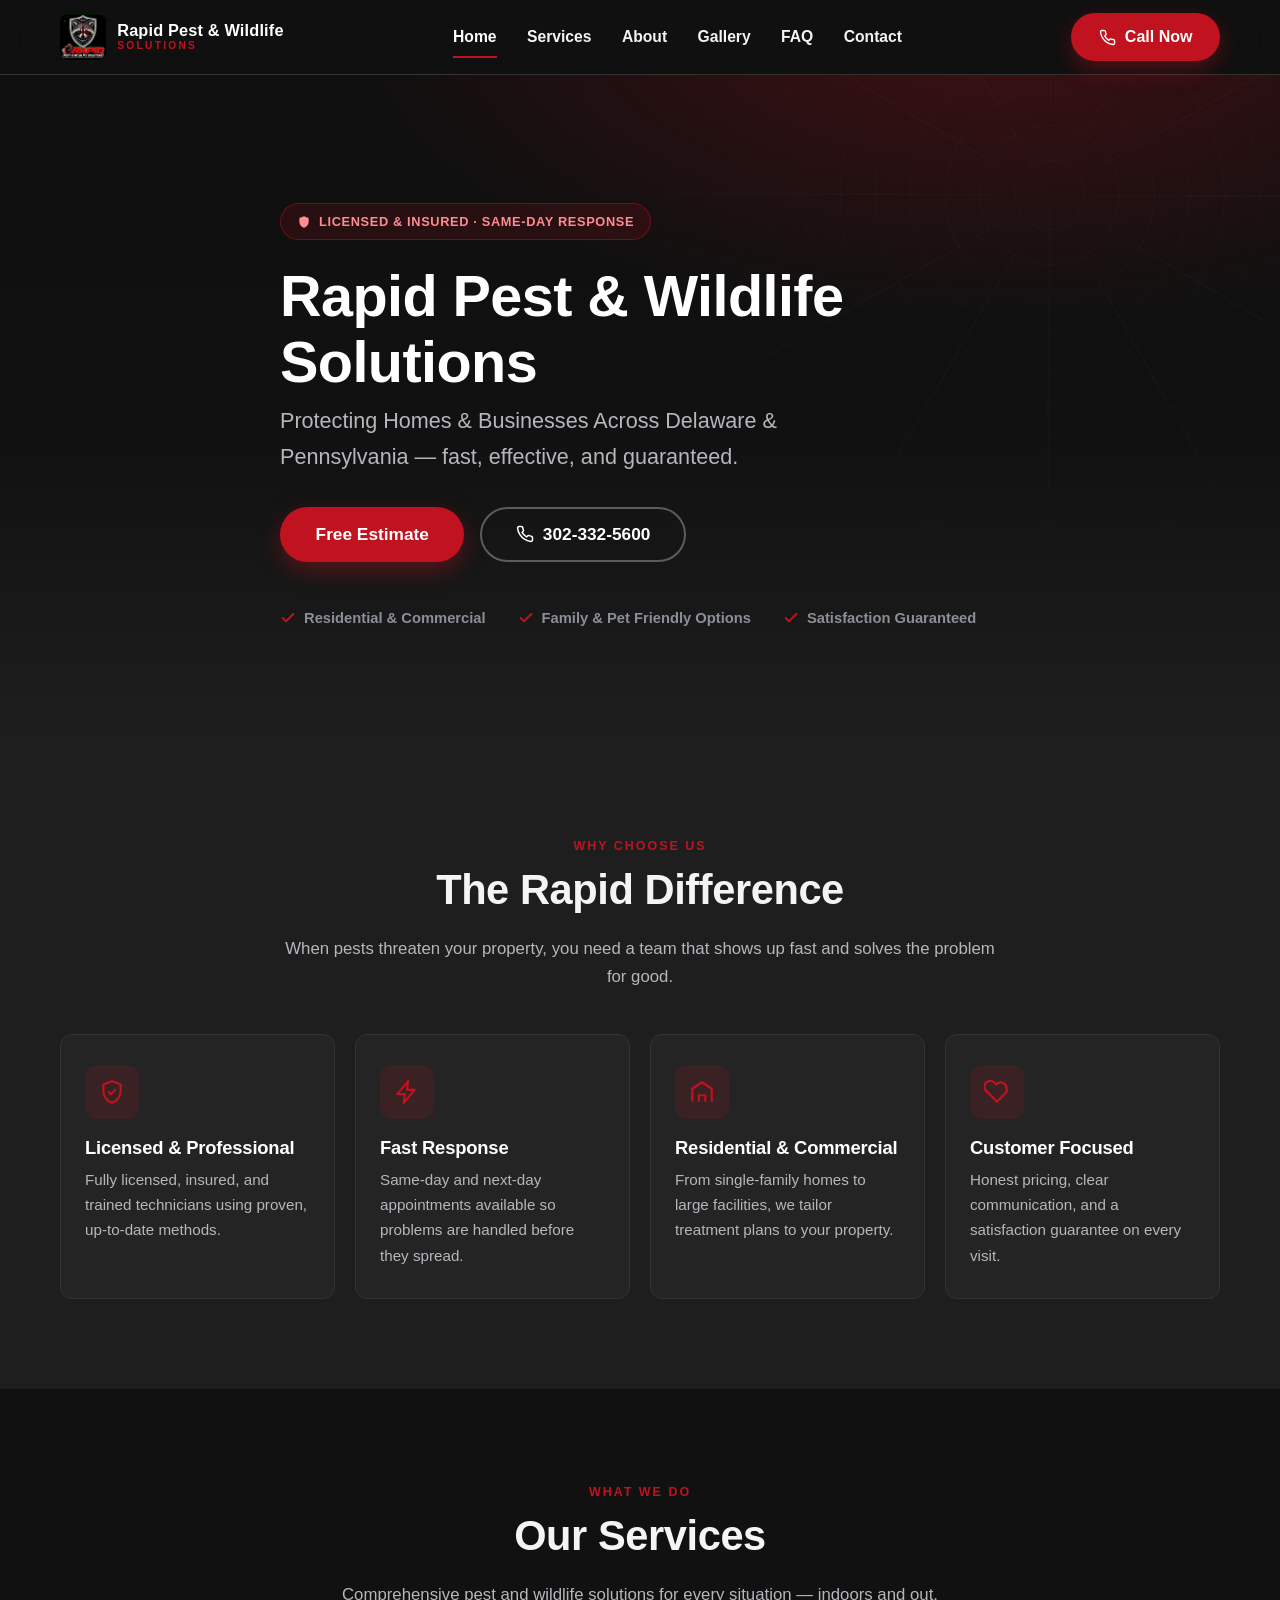
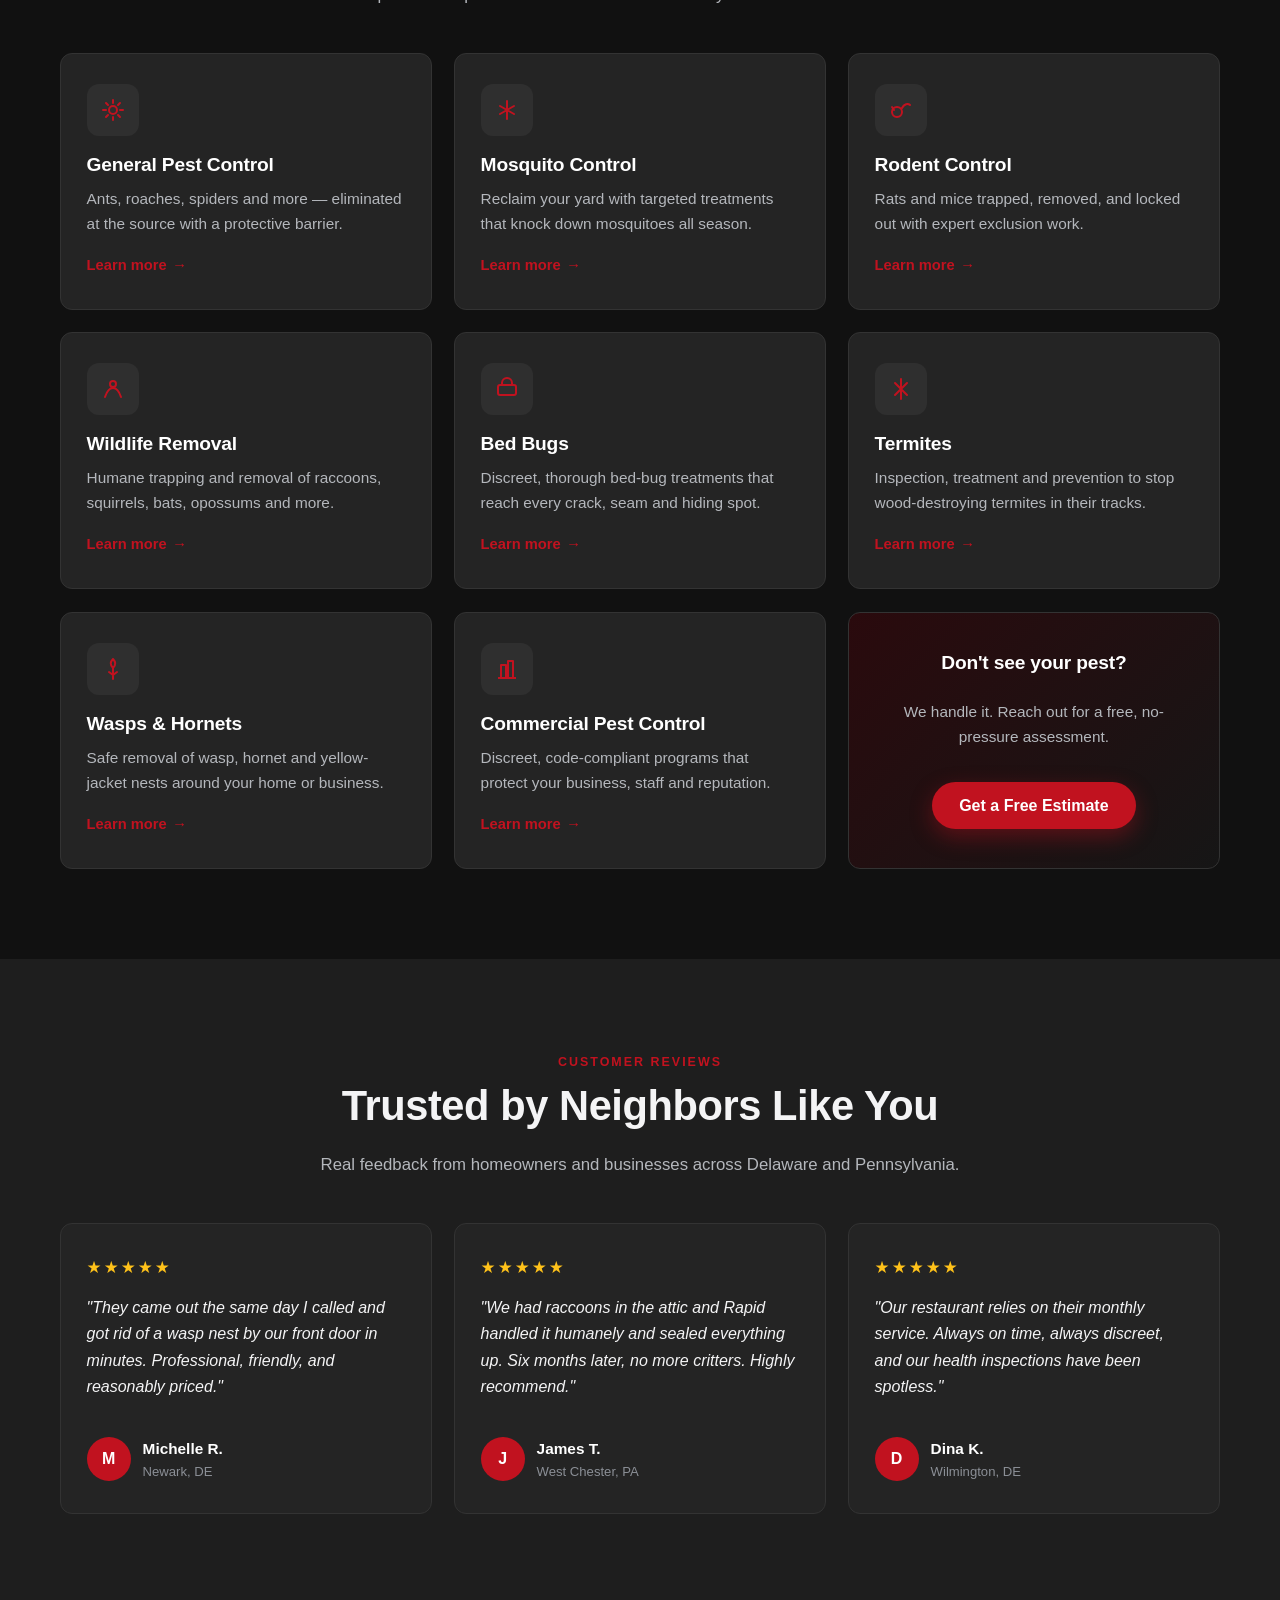
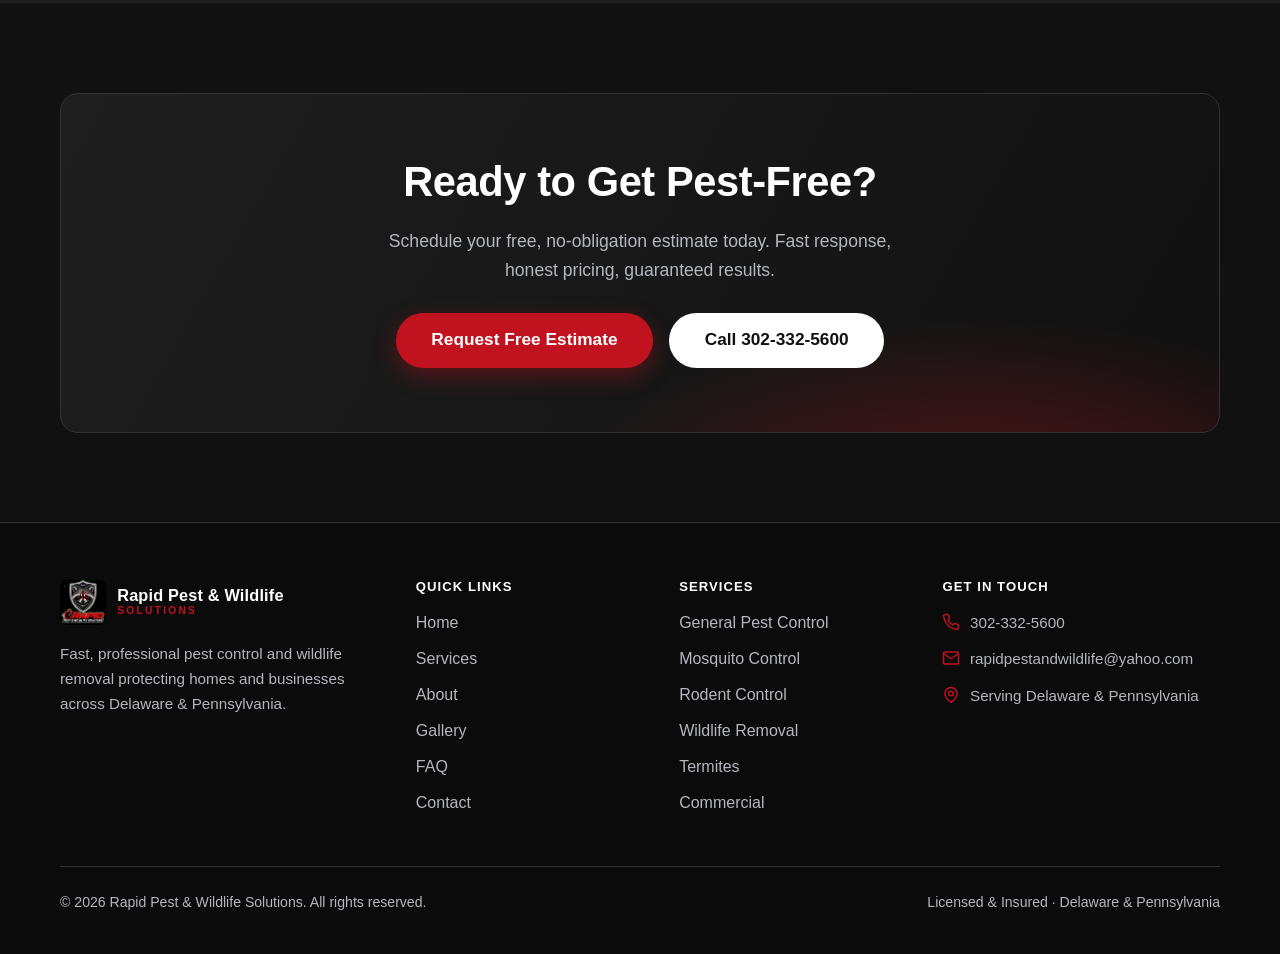
==== commit 587bf02b: "Build complete multi-page Rapid Pest & Wildlife Solutions website Add a full, production-ready respo" ====
--- a/index.html
+++ b/index.html
@@ -1,972 +1,357 @@
 <!doctype html>
 <html lang="en">
 <head>
-<meta charset="utf-8">
-<meta name="viewport" content="width=device-width, initial-scale=1">
-<title>Rapid Pest &amp; Wildlife Solutions — Fast, Humane Wildlife Removal</title>
-<meta name="description" content="Rapid Pest &amp; Wildlife Solutions removes raccoons, bats, rodents and nuisance wildlife fast — then seals your home so they can't come back. Trapping, exclusion, seal-up and maintenance. Licensed &amp; insured. Same-day response.">
-<meta property="og:title" content="Rapid Pest & Wildlife Solutions">
-<meta property="og:description" content="Fast, humane wildlife removal — trapping, exclusion, seal-up and maintenance. Licensed & insured, same-day response.">
-<style>
-  /* ============================================================
-     Rapid Pest & Wildlife Solutions
-     Identity: the shield & the stopwatch — protection + speed.
-     Palette drawn straight from the logo: black, vivid red,
-     brushed steel, white. Deliberately single dark theme so the
-     site lives in the same world as the badge.
-     ============================================================ */
-  :root {
-    --ink:      #0c0d0f;   /* near-black ground, faint steel bias */
-    --ground-2: #111316;
-    --steel:    #16191d;   /* panel */
-    --steel-2:  #1e2329;   /* raised panel */
-    --line:     #2a3038;
-    --hair:     #3a424c;
-    --white:    #f5f7f9;
-    --muted:    #9aa4af;
-    --faint:    #6a727c;
-
-    --red:      #e30613;   /* brand red — the one bold voice */
-    --red-2:    #ff2b1c;   /* hover / glow */
-    --red-text: #ff6a5e;   /* red that stays legible on dark */
-    --good:     #35c26a;
-
-    --chrome-1: #e6eaef;   /* brushed-steel gradient, light edge */
-    --chrome-2: #99a2ab;
-    --chrome-3: #6c757e;   /* steel gradient, dark edge */
-
-    --sans: -apple-system, BlinkMacSystemFont, "Segoe UI", Roboto, "Helvetica Neue", Arial, sans-serif;
-    --display: "Helvetica Neue", "Arial Narrow", Arial, var(--sans);
-
-    --maxw: 1180px;
-    --radius: 12px;
-    --measure: 60ch;
-
-    --s--1: clamp(0.78rem, 0.75rem + 0.12vw, 0.85rem);
-    --s-0:  clamp(0.98rem, 0.95rem + 0.16vw, 1.05rem);
-    --s-1:  clamp(1.15rem, 1.05rem + 0.4vw, 1.4rem);
-    --s-2:  clamp(1.5rem, 1.25rem + 1vw, 2.15rem);
-    --s-3:  clamp(2.1rem, 1.6rem + 2.2vw, 3.5rem);
-    --s-4:  clamp(2.7rem, 1.9rem + 3.8vw, 5.2rem);
+  <meta charset="utf-8">
+  <meta name="viewport" content="width=device-width, initial-scale=1">
+
+  <!-- SEO ------------------------------------------------------------ -->
+  <title>Rapid Pest &amp; Wildlife Solutions | Pest Control &amp; Wildlife Removal in DE &amp; PA</title>
+  <meta name="description" content="Rapid Pest &amp; Wildlife Solutions provides fast, professional pest control and wildlife removal for homes and businesses across Delaware and Pennsylvania. Licensed, insured, same-day response. Call 302-332-5600 for a free estimate.">
+  <meta name="keywords" content="pest control Delaware, wildlife removal Pennsylvania, exterminator, rodent control, mosquito control, bed bug treatment, termite control, commercial pest control">
+  <meta name="author" content="Rapid Pest &amp; Wildlife Solutions">
+  <meta name="robots" content="index, follow">
+  <link rel="canonical" href="https://www.rapidpestandwildlife.com/">
+  <link rel="icon" href="favicon.ico" sizes="any">
+  <link rel="apple-touch-icon" href="images/logo.png">
+
+  <!-- Open Graph / social -------------------------------------------- -->
+  <meta property="og:type" content="website">
+  <meta property="og:site_name" content="Rapid Pest &amp; Wildlife Solutions">
+  <meta property="og:title" content="Rapid Pest &amp; Wildlife Solutions | Pest Control &amp; Wildlife Removal">
+  <meta property="og:description" content="Fast, professional pest control &amp; wildlife removal across Delaware &amp; Pennsylvania. Licensed, insured, same-day response. Free estimates.">
+  <meta property="og:url" content="https://www.rapidpestandwildlife.com/">
+  <meta property="og:image" content="https://www.rapidpestandwildlife.com/images/logo.png">
+  <meta name="twitter:card" content="summary_large_image">
+  <meta name="twitter:title" content="Rapid Pest &amp; Wildlife Solutions">
+  <meta name="twitter:description" content="Fast, professional pest control &amp; wildlife removal across Delaware &amp; Pennsylvania.">
+  <meta name="twitter:image" content="https://www.rapidpestandwildlife.com/images/logo.png">
+  <meta name="theme-color" content="#111111">
+
+  <!-- Preload primary stylesheet ------------------------------------- -->
+  <link rel="preload" href="css/style.css" as="style">
+  <link rel="stylesheet" href="css/style.css">
+
+  <!-- Schema.org LocalBusiness JSON-LD ------------------------------- -->
+  <script type="application/ld+json">
+  {
+    "@context": "https://schema.org",
+    "@type": "PestControlService",
+    "name": "Rapid Pest & Wildlife Solutions",
+    "image": "https://www.rapidpestandwildlife.com/images/logo.png",
+    "@id": "https://www.rapidpestandwildlife.com/",
+    "url": "https://www.rapidpestandwildlife.com/",
+    "telephone": "+1-302-332-5600",
+    "email": "rapidpestandwildlife@yahoo.com",
+    "priceRange": "$$",
+    "description": "Professional pest control and wildlife removal for residential and commercial customers across Delaware and Pennsylvania.",
+    "areaServed": [
+      { "@type": "State", "name": "Delaware" },
+      { "@type": "State", "name": "Pennsylvania" }
+    ],
+    "address": {
+      "@type": "PostalAddress",
+      "addressRegion": "DE",
+      "addressCountry": "US"
+    },
+    "openingHoursSpecification": [{
+      "@type": "OpeningHoursSpecification",
+      "dayOfWeek": ["Monday","Tuesday","Wednesday","Thursday","Friday","Saturday"],
+      "opens": "07:00",
+      "closes": "19:00"
+    }],
+    "sameAs": []
   }
-
-  * { box-sizing: border-box; }
-  html { scroll-behavior: smooth; }
-  @media (prefers-reduced-motion: reduce) { html { scroll-behavior: auto; } }
-  body { margin: 0; }
-
-  .page {
-    min-height: 100vh;
-    background: var(--ink);
-    color: var(--white);
-    font-family: var(--sans);
-    font-size: var(--s-0);
-    line-height: 1.62;
-    -webkit-font-smoothing: antialiased;
-    overflow-x: hidden;
-  }
-
-  .wrap { width: 100%; max-width: var(--maxw); margin-inline: auto; padding-inline: 22px; }
-  a { color: inherit; text-decoration: none; }
-  img { max-width: 100%; display: block; }
-  ::selection { background: rgba(227,6,19,0.35); color: #fff; }
-  :focus-visible { outline: 3px solid var(--red-2); outline-offset: 2px; border-radius: 4px; }
-  .sr-only { position:absolute; width:1px; height:1px; padding:0; margin:-1px; overflow:hidden; clip:rect(0 0 0 0); white-space:nowrap; border:0; }
-
-  /* ---- display type: heavy, condensed, urgent ---- */
-  h1, h2, h3 { font-family: var(--display); font-weight: 800; text-transform: uppercase; letter-spacing: -0.01em; line-height: 1.02; margin: 0; text-wrap: balance; }
-  h3 { letter-spacing: 0.01em; }
-
-  .eyebrow {
-    display: inline-flex; align-items: center; gap: 10px;
-    font-family: var(--display); font-weight: 700; text-transform: uppercase;
-    font-size: var(--s--1); letter-spacing: 0.14em; color: var(--red-text); margin: 0;
-  }
-  .eyebrow::before { content:""; width: 26px; height: 3px; background: var(--red); transform: skewX(-30deg); box-shadow: 6px 0 0 -1px var(--red), 12px 0 0 -1px var(--red); }
-
-  .steel-text {
-    background: linear-gradient(180deg, var(--chrome-1), var(--chrome-2) 55%, var(--chrome-3));
-    -webkit-background-clip: text; background-clip: text; color: transparent;
-  }
-
-  /* ---- buttons ---- */
-  .btn {
-    display: inline-flex; align-items: center; justify-content: center; gap: 10px;
-    font-family: var(--display); font-weight: 700; text-transform: uppercase; letter-spacing: 0.03em;
-    font-size: var(--s-0); padding: 14px 22px; border-radius: 10px; cursor: pointer;
-    border: 2px solid transparent; transition: transform .12s, box-shadow .15s, background .15s, border-color .15s; white-space: nowrap;
-  }
-  .btn svg { width: 18px; height: 18px; }
-  .btn-red { background: var(--red); color: #fff; box-shadow: 0 10px 30px -12px rgba(227,6,19,0.8); }
-  .btn-red:hover { background: var(--red-2); transform: translateY(-2px); box-shadow: 0 16px 40px -12px rgba(227,6,19,0.9); }
-  .btn-steel { background: linear-gradient(180deg, var(--steel-2), var(--steel)); color: var(--white); border-color: var(--hair); }
-  .btn-steel:hover { border-color: #5b6570; transform: translateY(-2px); }
-  .btn-lg { padding: 17px 28px; font-size: var(--s-1); }
-
-  /* ---- top utility bar ---- */
-  .util { background: #000; border-bottom: 1px solid var(--line); font-size: var(--s--1); }
-  .util .wrap { display: flex; align-items: center; justify-content: space-between; gap: 16px; min-height: 40px; flex-wrap: wrap; }
-  .util .l { color: var(--muted); font-family: var(--display); font-weight: 600; letter-spacing: 0.06em; text-transform: uppercase; }
-  .util .l b { color: var(--white); }
-  .util .r { display: inline-flex; align-items: center; gap: 8px; font-family: var(--display); font-weight: 700; letter-spacing: 0.04em; text-transform: uppercase; }
-  .util .r a { color: var(--red-text); }
-  .util .r a:hover { color: #fff; }
-
-  /* ---- header ---- */
-  header { position: sticky; top: 0; z-index: 60; background: color-mix(in srgb, var(--ink) 88%, transparent); backdrop-filter: blur(10px); border-bottom: 1px solid var(--line); }
-  .nav { display: flex; align-items: center; gap: 26px; min-height: 74px; }
-  .logo { display: inline-flex; align-items: center; }
-  .logo img { height: 56px; width: auto; }
-  .nav-links { display: flex; gap: 22px; margin-left: 6px; }
-  .nav-links a { font-family: var(--display); font-weight: 600; text-transform: uppercase; font-size: var(--s--1); letter-spacing: 0.08em; color: var(--muted); transition: color .15s; }
-  .nav-links a:hover { color: var(--white); }
-  .nav-spacer { flex: 1; }
-  .nav .btn { padding: 11px 18px; }
-  .nav .phone { font-family: var(--display); font-weight: 800; font-size: 1.05rem; color: var(--white); letter-spacing: 0.01em; display: inline-flex; align-items: center; gap: 8px; }
-  .nav .phone svg { width: 18px; height: 18px; color: var(--red-text); }
-  .nav .phone:hover { color: var(--red-text); }
-
-  /* ---- hero ---- */
-  .hero { position: relative; overflow: hidden; }
-  .hero::before { /* red signal glow */
-    content:""; position: absolute; inset: 0; z-index: 0;
-    background:
-      radial-gradient(720px 460px at 82% 18%, rgba(227,6,19,0.20), transparent 62%),
-      radial-gradient(600px 500px at 6% -10%, rgba(120,130,140,0.10), transparent 60%);
-    pointer-events: none;
-  }
-  .hero-inner { position: relative; z-index: 2; display: grid; grid-template-columns: 1.08fr 0.92fr; gap: clamp(28px, 4vw, 60px); align-items: center; padding: clamp(44px, 7vw, 90px) 0 clamp(40px, 6vw, 76px); }
-  .hero h1 { font-size: var(--s-4); }
-  .hero h1 .amber, .hero h1 em { color: var(--red-text); font-style: normal; }
-  .hero .lede { color: #c7ced5; font-size: var(--s-1); line-height: 1.5; max-width: 44ch; margin: 20px 0 0; }
-  .hero-cta { display: flex; flex-wrap: wrap; gap: 14px; margin-top: 30px; }
-  .chips { display: flex; flex-wrap: wrap; gap: 10px 20px; margin-top: 26px; }
-  .chip { display: inline-flex; align-items: center; gap: 8px; font-family: var(--display); font-weight: 600; text-transform: uppercase; font-size: var(--s--1); letter-spacing: 0.06em; color: var(--muted); }
-  .chip svg { width: 16px; height: 16px; color: var(--good); }
-
-  .hero-badge { position: relative; display: flex; justify-content: center; }
-  .hero-badge img { width: min(100%, 440px); filter: drop-shadow(0 30px 60px rgba(0,0,0,0.7)); }
-  .hero-badge .ring { position: absolute; inset: 6% 8%; border-radius: 50%; background: radial-gradient(circle, rgba(227,6,19,0.22), transparent 66%); z-index: -1; }
-
-  /* ---- rapid-response band ---- */
-  .band { background: linear-gradient(180deg, #b8050f, var(--red)); color: #fff; position: relative; z-index: 3; }
-  .band .wrap { display: flex; align-items: center; justify-content: center; gap: 16px 26px; padding: 16px 22px; flex-wrap: wrap; text-align: center; }
-  .band .stop { width: 30px; height: 30px; flex: none; }
-  .band p { margin: 0; font-family: var(--display); font-weight: 800; text-transform: uppercase; font-size: clamp(1rem,0.9rem+0.5vw,1.45rem); letter-spacing: 0.02em; }
-  .band p span { color: #ffd7d3; }
-  .band a { font-family: var(--display); font-weight: 800; text-transform: uppercase; text-decoration: underline; text-underline-offset: 3px; }
-
-  /* ---- section scaffold ---- */
-  section.block { position: relative; z-index: 2; padding: clamp(56px, 8vw, 104px) 0; }
-  .sec-head { max-width: 660px; }
-  .sec-head h2 { font-size: var(--s-3); margin-top: 14px; }
-  .sec-head p { color: var(--muted); font-size: var(--s-1); margin: 16px 0 0; max-width: var(--measure); }
-  .center { margin-inline: auto; text-align: center; }
-  .center p { margin-inline: auto; }
-
-  /* claw-mark divider — a single nod to the badge */
-  .claws { display: flex; gap: 10px; height: 34px; margin: 26px 0 0; }
-  .claws i { display: block; width: 7px; height: 100%; background: linear-gradient(180deg, var(--red-2), #7a0209); border-radius: 40% 40% 60% 60%; transform: skewX(-16deg) rotate(-4deg); box-shadow: 0 6px 18px -6px rgba(227,6,19,0.7); }
-  .claws i:nth-child(2) { height: 118%; }
-  .claws i:nth-child(3) { height: 88%; }
-
-  /* ---- services ---- */
-  .services { display: grid; grid-template-columns: repeat(2, 1fr); gap: 18px; margin-top: 48px; }
-  .svc { background: linear-gradient(180deg, var(--steel-2), var(--steel)); border: 1px solid var(--line); border-radius: var(--radius); padding: 28px 26px 30px; position: relative; overflow: hidden; transition: border-color .18s, transform .18s; }
-  .svc::after { content:""; position: absolute; left:0; top:0; bottom:0; width: 4px; background: var(--red); opacity: .0; transition: opacity .18s; }
-  .svc:hover { border-color: var(--hair); transform: translateY(-3px); }
-  .svc:hover::after { opacity: 1; }
-  .svc-top { display: flex; align-items: center; gap: 16px; }
-  .svc-ico { width: 52px; height: 52px; flex: none; display: grid; place-items: center; border-radius: 12px; background: radial-gradient(circle at 30% 25%, #2b323a, #14171b); border: 1px solid var(--hair); color: var(--red-text); }
-  .svc-ico svg { width: 26px; height: 26px; }
-  .svc h3 { font-size: var(--s-2); }
-  .svc > p { color: var(--muted); margin: 14px 0 0; }
-  .svc ul { list-style: none; padding: 0; margin: 16px 0 0; display: flex; flex-wrap: wrap; gap: 8px 14px; }
-  .svc li { font-family: var(--display); font-weight: 600; text-transform: uppercase; letter-spacing: 0.04em; font-size: var(--s--1); color: #c7ced5; display: inline-flex; align-items: center; gap: 7px; }
-  .svc li::before { content:""; width: 6px; height: 6px; background: var(--red); transform: rotate(45deg); }
-
-  /* ---- why / trust ---- */
-  .why { background: var(--ground-2); border-top: 1px solid var(--line); border-bottom: 1px solid var(--line); }
-  .trust { display: grid; grid-template-columns: repeat(4, 1fr); gap: 20px; margin-top: 46px; }
-  .tcard { text-align: center; padding: 8px; }
-  .tcard .badge { width: 60px; height: 60px; margin: 0 auto 16px; display: grid; place-items: center; color: var(--red-text); }
-  .tcard .badge svg { width: 46px; height: 46px; }
-  .tcard h3 { font-size: var(--s-1); }
-  .tcard p { color: var(--muted); font-size: 0.92rem; margin: 8px 0 0; }
-
-  /* ---- process ---- */
-  .steps { display: grid; grid-template-columns: repeat(4, 1fr); gap: 20px; margin-top: 48px; }
-  .pstep { border-top: 3px solid var(--line); padding-top: 20px; position: relative; }
-  .pstep .n { font-family: var(--display); font-weight: 800; font-size: var(--s-3); color: var(--red); line-height: 1; }
-  .pstep h3 { font-size: var(--s-1); margin-top: 10px; }
-  .pstep p { color: var(--muted); font-size: 0.92rem; margin: 10px 0 0; }
-
-  /* ---- reviews ---- */
-  .reviews { display: grid; grid-template-columns: repeat(3, 1fr); gap: 18px; margin-top: 48px; }
-  .review { background: linear-gradient(180deg, var(--steel-2), var(--steel)); border: 1px solid var(--line); border-radius: var(--radius); padding: 26px 24px; display: flex; flex-direction: column; gap: 14px; }
-  .stars { color: var(--red); letter-spacing: 2px; font-size: 1rem; }
-  .review p { margin: 0; color: #d5dbe1; }
-  .review .who { font-family: var(--display); font-weight: 700; text-transform: uppercase; letter-spacing: 0.05em; font-size: var(--s--1); color: var(--muted); margin-top: auto; }
-  .review .who b { color: var(--white); }
-
-  /* ---- service area ---- */
-  .area { display: grid; grid-template-columns: 1fr 1fr; gap: clamp(24px,4vw,52px); align-items: center; }
-  .area .list { display: grid; grid-template-columns: 1fr 1fr; gap: 10px 18px; margin-top: 24px; }
-  .area .list span { font-family: var(--display); font-weight: 600; text-transform: uppercase; letter-spacing: 0.04em; font-size: var(--s--1); color: #c7ced5; display: inline-flex; align-items: center; gap: 9px; }
-  .area .list span::before { content:""; width: 8px; height: 8px; border: 2px solid var(--red); border-radius: 50%; }
-  .area .card { background: linear-gradient(180deg, var(--steel-2), var(--steel)); border: 1px solid var(--line); border-radius: var(--radius); padding: 30px; }
-  .area .card .big { font-family: var(--display); font-weight: 800; text-transform: uppercase; font-size: var(--s-2); }
-  .area .card .big span { color: var(--red-text); }
-
-  /* ---- CTA + form ---- */
-  .cta { position: relative; overflow: hidden; border-top: 1px solid var(--line); }
-  .cta::before { content:""; position: absolute; inset:0; background: radial-gradient(700px 420px at 20% 10%, rgba(227,6,19,0.16), transparent 60%); z-index: 0; }
-  .cta-grid { position: relative; z-index: 2; display: grid; grid-template-columns: 1fr 0.9fr; gap: clamp(28px,5vw,60px); align-items: center; }
-  .cta h2 { font-size: var(--s-3); }
-  .cta .lede { color: var(--muted); font-size: var(--s-1); margin: 16px 0 0; max-width: 42ch; }
-  .cta .callnow { display: inline-flex; align-items: center; gap: 12px; margin-top: 26px; font-family: var(--display); font-weight: 800; text-transform: uppercase; font-size: clamp(1.5rem,1.2rem+1.4vw,2.4rem); color: var(--white); }
-  .cta .callnow svg { width: 30px; height: 30px; color: var(--red-text); }
-  .cta .callnow:hover { color: var(--red-text); }
-
-  form.quote { background: linear-gradient(180deg, var(--steel-2), var(--steel)); border: 1px solid var(--hair); border-radius: var(--radius); padding: 26px 24px 28px; box-shadow: 0 40px 80px -50px #000; }
-  form.quote h3 { font-size: var(--s-1); }
-  form.quote p.sub { color: var(--muted); font-size: 0.9rem; margin: 6px 0 18px; }
-  .field { display: flex; flex-direction: column; gap: 6px; margin-bottom: 14px; }
-  .field label { font-family: var(--display); font-weight: 600; text-transform: uppercase; letter-spacing: 0.06em; font-size: 0.72rem; color: var(--muted); }
-  .field input, .field select, .field textarea {
-    background: #0e1114; border: 1px solid var(--line); border-radius: 8px; color: var(--white);
-    font-family: var(--sans); font-size: 0.98rem; padding: 12px 13px; width: 100%;
-  }
-  .field input:focus, .field select:focus, .field textarea:focus { outline: none; border-color: var(--red); }
-  .field textarea { resize: vertical; min-height: 78px; }
-  .two { display: grid; grid-template-columns: 1fr 1fr; gap: 12px; }
-  form.quote .btn { width: 100%; margin-top: 4px; }
-  form.quote .note { color: var(--faint); font-size: 0.78rem; margin: 12px 0 0; text-align: center; }
-
-  /* ---- footer ---- */
-  footer { border-top: 1px solid var(--line); background: #000; }
-  .foot { display: grid; grid-template-columns: 1.5fr 1fr 1fr 1.1fr; gap: 30px; padding-block: 54px 30px; }
-  .foot .logo img { height: 96px; }
-  .foot .about { color: var(--muted); font-size: 0.9rem; margin: 16px 0 0; max-width: 34ch; }
-  .foot h4 { font-family: var(--display); font-weight: 700; text-transform: uppercase; letter-spacing: 0.1em; font-size: var(--s--1); color: var(--faint); margin: 0 0 14px; }
-  .foot ul { list-style: none; padding: 0; margin: 0; display: flex; flex-direction: column; gap: 10px; }
-  .foot a { color: var(--muted); font-size: 0.92rem; }
-  .foot a:hover { color: var(--white); }
-  .foot .contact b { color: var(--white); }
-  .foot-bottom { border-top: 1px solid var(--line); padding-block: 20px 26px; display: flex; justify-content: space-between; gap: 12px; flex-wrap: wrap; color: var(--faint); font-size: 0.82rem; font-family: var(--display); letter-spacing: 0.04em; text-transform: uppercase; }
-
-  /* ---- sticky mobile call bar ---- */
-  .callbar { display: none; }
-  @media (max-width: 720px) {
-    .callbar { display: grid; grid-template-columns: 1fr 1fr; gap: 0; position: fixed; left: 0; right: 0; bottom: 0; z-index: 80; border-top: 1px solid var(--line); }
-    .callbar a { display: flex; align-items: center; justify-content: center; gap: 8px; padding: 15px 8px; font-family: var(--display); font-weight: 800; text-transform: uppercase; letter-spacing: 0.04em; }
-    .callbar a svg { width: 18px; height: 18px; }
-    .callbar .c1 { background: var(--red); color: #fff; }
-    .callbar .c2 { background: var(--steel-2); color: var(--white); border-left: 1px solid var(--line); }
-    .page { padding-bottom: 56px; }
-  }
-
-  /* ---- credentials strip ---- */
-  .creds { background: var(--ground-2); border-bottom: 1px solid var(--line); }
-  .creds .wrap { display: flex; flex-wrap: wrap; justify-content: center; gap: 14px 44px; padding: 20px 22px; }
-  .cred { display: inline-flex; align-items: center; gap: 10px; font-family: var(--display); font-weight: 700; text-transform: uppercase; letter-spacing: 0.06em; font-size: var(--s--1); color: #c7ced5; }
-  .cred svg { width: 22px; height: 22px; color: var(--red-text); flex: none; }
-
-  /* ---- pest & wildlife library ---- */
-  .libsub { font-family: var(--display); font-weight: 800; text-transform: uppercase; letter-spacing: 0.04em; font-size: var(--s-1); color: var(--white); margin: 46px 0 0; display: flex; align-items: center; gap: 16px; }
-  .libsub:first-of-type { margin-top: 40px; }
-  .libsub::after { content: ""; flex: 1; height: 1px; background: var(--line); }
-  .libsub .cnt { color: var(--faint); font-size: var(--s--1); letter-spacing: 0.12em; white-space: nowrap; }
-  .pestgrid { display: grid; grid-template-columns: repeat(3, 1fr); gap: 18px; margin-top: 22px; }
-  .pest { background: linear-gradient(180deg, var(--steel-2), var(--steel)); border: 1px solid var(--line); border-radius: var(--radius); overflow: hidden; display: flex; flex-direction: column; margin: 0; transition: border-color .18s, transform .18s; }
-  .pest:hover { border-color: var(--hair); transform: translateY(-3px); }
-  .pest-photo { position: relative; aspect-ratio: 4 / 3; background: radial-gradient(circle at 50% 34%, #262c33, #12151a); overflow: hidden; }
-  .pest-photo img { position: absolute; inset: 0; width: 100%; height: 100%; object-fit: cover; }
-  .pest-ph { position: absolute; inset: 0; display: grid; place-items: center; color: #3d454e; }
-  .pest-ph svg { width: 62px; height: 62px; opacity: .9; }
-  .pest-tag { position: absolute; left: 12px; top: 12px; z-index: 2; background: rgba(0,0,0,.62); border: 1px solid var(--hair); color: #fff; font-family: var(--display); font-weight: 700; text-transform: uppercase; letter-spacing: .06em; font-size: .64rem; padding: 4px 9px; border-radius: 6px; }
-  .pest figcaption { padding: 18px 18px 20px; display: flex; flex-direction: column; gap: 9px; }
-  .pest h3 { font-size: var(--s-1); }
-  .pest p { color: var(--muted); font-size: 0.9rem; margin: 0; line-height: 1.5; }
-  .pest .signs { font-family: var(--display); font-weight: 600; text-transform: uppercase; letter-spacing: .04em; font-size: .7rem; color: var(--red-text); }
-
-  /* ---- promo bar ---- */
-  .promo { background: var(--red); color: #fff; }
-  .promo .wrap { display: flex; align-items: center; justify-content: center; gap: 8px 14px; padding: 9px 22px; flex-wrap: wrap; font-family: var(--display); font-weight: 700; text-transform: uppercase; letter-spacing: 0.04em; font-size: var(--s--1); text-align: center; }
-  .promo b { background: #fff; color: var(--red); padding: 2px 8px; border-radius: 5px; }
-  .promo a { text-decoration: underline; text-underline-offset: 2px; }
-
-  /* ---- hero quote card (Terminix-style lead capture) ---- */
-  .herocard { background: linear-gradient(180deg, var(--steel-2), var(--steel)); border: 1px solid var(--hair); border-radius: 16px; padding: 26px 24px; box-shadow: 0 50px 90px -50px #000, 0 0 0 1px rgba(227,6,19,.15); }
-  .herocard h2 { font-size: var(--s-2); }
-  .herocard .sub { color: var(--muted); font-size: 0.92rem; margin: 6px 0 18px; }
-  .herocard .zip { display: flex; gap: 10px; }
-  .herocard input, .herocard select { background: #0e1114; border: 1px solid var(--line); border-radius: 9px; color: #fff; font-family: var(--sans); font-size: 1rem; padding: 14px 14px; width: 100%; }
-  .herocard .zip input { flex: 1; }
-  .herocard select { margin-top: 10px; }
-  .herocard input:focus, .herocard select:focus { outline: none; border-color: var(--red); }
-  .herocard .btn { width: 100%; margin-top: 14px; }
-  .herocard .g { display: flex; align-items: center; justify-content: center; gap: 8px; margin-top: 16px; color: var(--muted); font-family: var(--display); font-weight: 600; text-transform: uppercase; letter-spacing: .05em; font-size: .68rem; }
-  .herocard .g svg { width: 16px; height: 16px; color: var(--good); }
-
-  /* ---- plans / pricing ---- */
-  .plans { display: grid; grid-template-columns: repeat(3, 1fr); gap: 18px; margin-top: 48px; align-items: stretch; }
-  .plan { background: linear-gradient(180deg, var(--steel-2), var(--steel)); border: 1px solid var(--line); border-radius: var(--radius); padding: 28px 26px 30px; display: flex; flex-direction: column; }
-  .plan.feat { border-color: var(--red); box-shadow: 0 0 0 1px var(--red), 0 40px 80px -50px rgba(227,6,19,.5); }
-  .plan .pill { align-self: flex-start; background: var(--red); color: #fff; font-family: var(--display); font-weight: 700; text-transform: uppercase; letter-spacing: .06em; font-size: .62rem; padding: 4px 9px; border-radius: 6px; margin-bottom: 14px; }
-  .plan h3 { font-size: var(--s-2); }
-  .plan .price { font-family: var(--display); font-weight: 800; font-size: var(--s-2); margin: 12px 0 2px; }
-  .plan .price small { font-size: .8rem; color: var(--muted); font-weight: 400; text-transform: none; letter-spacing: 0; }
-  .plan > p { color: var(--muted); font-size: .92rem; margin: 8px 0 0; }
-  .plan ul { list-style: none; padding: 0; margin: 18px 0 24px; display: flex; flex-direction: column; gap: 10px; }
-  .plan li { font-size: .9rem; color: #c7ced5; padding-left: 24px; position: relative; }
-  .plan li::before { content: "✓"; position: absolute; left: 0; color: var(--good); font-family: var(--display); }
-  .plan .btn { justify-content: center; margin-top: auto; }
-
-  /* ---- guarantee band ---- */
-  .guarantee { background: linear-gradient(180deg, #141619, #0e0f12); border-top: 1px solid var(--line); border-bottom: 1px solid var(--line); }
-  .guarantee .wrap { display: grid; grid-template-columns: auto 1fr auto; gap: clamp(20px, 4vw, 46px); align-items: center; padding: clamp(36px, 5vw, 56px) 22px; }
-  .seal { width: 118px; height: 118px; flex: none; display: grid; place-items: center; border-radius: 50%; border: 3px solid var(--red); text-align: center; background: radial-gradient(circle, #1c2026, #101216); box-shadow: 0 0 0 6px rgba(227,6,19,.12), inset 0 0 30px rgba(0,0,0,.6); }
-  .seal span { font-family: var(--display); font-weight: 800; text-transform: uppercase; line-height: 1; display: block; }
-  .seal .big { font-size: 1.45rem; color: var(--red-text); }
-  .seal .sm { font-size: .58rem; letter-spacing: .12em; margin-top: 5px; color: var(--muted); }
-  .guarantee h2 { font-size: var(--s-2); }
-  .guarantee p { color: var(--muted); margin: 10px 0 0; max-width: 54ch; }
-  .guarantee .btn { white-space: nowrap; }
-
-  /* ---- responsive ---- */
-  @media (max-width: 940px) {
-    .hero-inner { grid-template-columns: 1fr; }
-    .hero-badge { order: -1; }
-    .hero-badge img { width: min(72%, 340px); }
-    .services, .area, .cta-grid { grid-template-columns: 1fr; }
-    .pestgrid { grid-template-columns: 1fr 1fr; }
-    .plans { grid-template-columns: 1fr; max-width: 460px; margin-inline: auto; }
-    .guarantee .wrap { grid-template-columns: 1fr; text-align: center; justify-items: center; }
-    .guarantee p { margin-inline: auto; }
-    .trust, .steps { grid-template-columns: 1fr 1fr; }
-    .reviews { grid-template-columns: 1fr; }
-    .foot { grid-template-columns: 1fr 1fr; }
-  }
-  @media (max-width: 620px) {
-    .nav-links { display: none; }
-    .util .l { display: none; }
-    .trust, .steps { grid-template-columns: 1fr; }
-    .area .list { grid-template-columns: 1fr; }
-    .two { grid-template-columns: 1fr; }
-    .pestgrid { grid-template-columns: 1fr; }
-    .foot { grid-template-columns: 1fr; }
-    .nav .phone span { display: none; }
-  }
-</style>
+  </script>
 </head>
 <body>
-<div class="page" id="top">
-
-  <!-- PROMO BAR -->
-  <div class="promo">
-    <div class="wrap">
-      <span><b>$50 OFF</b> your first service — mention code <b>RAPID50</b></span>
-      <span>·</span>
-      <a href="tel:+15551234567">Call (555) 123-4567 →</a>
-    </div>
-  </div>
-
-  <!-- UTILITY BAR -->
-  <div class="util">
-    <div class="wrap">
-      <span class="l">★ Licensed &amp; Insured · <b>Locally Owned</b> · Humane Wildlife Removal</span>
-      <span class="r">24/7 Rapid Response: <a href="tel:+15551234567">(555)&nbsp;123-4567</a></span>
-    </div>
-  </div>
-
-  <!-- HEADER -->
-  <header>
-    <div class="wrap nav">
-      <a class="logo" href="#top" aria-label="Rapid Pest &amp; Wildlife Solutions — home">
-        <img src="assets/logo.png" alt="Rapid Pest &amp; Wildlife Solutions logo">
+  <a class="skip-link" href="#main">Skip to content</a>
+
+  <!-- ============================ HEADER ============================ -->
+  <header class="site-header">
+    <div class="container nav">
+      <a class="brand" href="index.html" aria-label="Rapid Pest & Wildlife Solutions — home">
+        <img class="brand__mark" src="images/logo.png" alt="Rapid Pest & Wildlife Solutions shield logo" width="46" height="46">
+        <span class="brand__text">
+          <span class="brand__name">Rapid Pest &amp; Wildlife</span>
+          <span class="brand__tag">Solutions</span>
+        </span>
       </a>
-      <nav class="nav-links" aria-label="Primary">
-        <a href="#services">Services</a>
-        <a href="#plans">Plans</a>
-        <a href="#pests">Pests</a>
-        <a href="#process">Our Process</a>
-        <a href="#why">Why Us</a>
-        <a href="#area">Service Area</a>
-        <a href="#reviews">Reviews</a>
+
+      <nav class="nav__menu" aria-label="Primary">
+        <a class="nav__link" href="index.html" aria-current="page">Home</a>
+        <a class="nav__link" href="services.html">Services</a>
+        <a class="nav__link" href="about.html">About</a>
+        <a class="nav__link" href="gallery.html">Gallery</a>
+        <a class="nav__link" href="faq.html">FAQ</a>
+        <a class="nav__link" href="contact.html">Contact</a>
       </nav>
-      <span class="nav-spacer"></span>
-      <a class="phone" href="tel:+15551234567"><svg viewBox="0 0 24 24" fill="none" stroke="currentColor" stroke-width="1.8" stroke-linecap="round" stroke-linejoin="round"><path d="M22 16.9v3a2 2 0 0 1-2.2 2 19.8 19.8 0 0 1-8.6-3.1 19.5 19.5 0 0 1-6-6 19.8 19.8 0 0 1-3.1-8.7A2 2 0 0 1 4.1 2h3a2 2 0 0 1 2 1.7c.1 1 .4 1.9.7 2.8a2 2 0 0 1-.5 2.1L8.1 9.9a16 16 0 0 0 6 6l1.3-1.3a2 2 0 0 1 2.1-.4c.9.3 1.8.6 2.8.7a2 2 0 0 1 1.7 2Z"/></svg><span>(555)&nbsp;123-4567</span></a>
-      <a class="btn btn-red" href="#quote">Request Service</a>
+
+      <div class="nav__actions">
+        <a class="btn btn--primary" href="tel:+13023325600">
+          <svg width="17" height="17" viewBox="0 0 24 24" fill="none" aria-hidden="true"><path d="M22 16.92v3a2 2 0 0 1-2.18 2 19.79 19.79 0 0 1-8.63-3.07 19.5 19.5 0 0 1-6-6 19.79 19.79 0 0 1-3.07-8.67A2 2 0 0 1 4.11 2h3a2 2 0 0 1 2 1.72c.13.96.36 1.9.7 2.81a2 2 0 0 1-.45 2.11L8.09 9.91a16 16 0 0 0 6 6l1.27-1.27a2 2 0 0 1 2.11-.45c.9.34 1.85.57 2.81.7A2 2 0 0 1 22 16.92Z" stroke="currentColor" stroke-width="2" stroke-linecap="round" stroke-linejoin="round"/></svg>
+          Call Now
+        </a>
+        <button class="nav__toggle" aria-label="Open menu" aria-expanded="false">
+          <span></span><span></span><span></span>
+        </button>
+      </div>
     </div>
   </header>
 
-  <!-- HERO -->
-  <section class="hero">
-    <div class="wrap hero-inner">
-      <div>
-        <p class="eyebrow">Same-Day Response · Trapping · Exclusion</p>
-        <h1>Wildlife in your home?<br><em>We move fast.</em></h1>
-        <p class="lede">Raccoons, bats, squirrels, rodents — we humanely remove the intruders, then seal your home so they can't get back in. Fast, thorough, and guaranteed.</p>
-        <div class="hero-cta">
-          <a class="btn btn-red btn-lg" href="tel:+15551234567">
-            <svg viewBox="0 0 24 24" fill="none" stroke="currentColor" stroke-width="1.8" stroke-linecap="round" stroke-linejoin="round"><path d="M22 16.9v3a2 2 0 0 1-2.2 2 19.8 19.8 0 0 1-8.6-3.1 19.5 19.5 0 0 1-6-6 19.8 19.8 0 0 1-3.1-8.7A2 2 0 0 1 4.1 2h3a2 2 0 0 1 2 1.7c.1 1 .4 1.9.7 2.8a2 2 0 0 1-.5 2.1L8.1 9.9a16 16 0 0 0 6 6l1.3-1.3a2 2 0 0 1 2.1-.4c.9.3 1.8.6 2.8.7a2 2 0 0 1 1.7 2Z"/></svg>
-            Call (555) 123-4567
+  <main id="main">
+    <!-- ============================ HERO =========================== -->
+    <section class="hero">
+      <div class="container hero__inner">
+        <span class="hero__badge">
+          <svg width="14" height="14" viewBox="0 0 24 24" fill="currentColor" aria-hidden="true"><path d="M12 2 4 5v6c0 5 3.4 9.7 8 11 4.6-1.3 8-6 8-11V5l-8-3Z"/></svg>
+          Licensed &amp; Insured · Same-Day Response
+        </span>
+        <h1>Rapid Pest &amp; Wildlife Solutions</h1>
+        <p class="hero__sub">Protecting Homes &amp; Businesses Across Delaware &amp; Pennsylvania — fast, effective, and guaranteed.</p>
+        <div class="hero__cta">
+          <a class="btn btn--primary btn--lg" href="contact.html">Free Estimate</a>
+          <a class="btn btn--ghost btn--lg" href="tel:+13023325600">
+            <svg width="18" height="18" viewBox="0 0 24 24" fill="none" aria-hidden="true"><path d="M22 16.92v3a2 2 0 0 1-2.18 2 19.79 19.79 0 0 1-8.63-3.07 19.5 19.5 0 0 1-6-6 19.79 19.79 0 0 1-3.07-8.67A2 2 0 0 1 4.11 2h3a2 2 0 0 1 2 1.72c.13.96.36 1.9.7 2.81a2 2 0 0 1-.45 2.11L8.09 9.91a16 16 0 0 0 6 6l1.27-1.27a2 2 0 0 1 2.11-.45c.9.34 1.85.57 2.81.7A2 2 0 0 1 22 16.92Z" stroke="currentColor" stroke-width="2" stroke-linecap="round" stroke-linejoin="round"/></svg>
+            302-332-5600
           </a>
-          <a class="btn btn-steel btn-lg" href="#quote">Free Inspection</a>
-        </div>
-        <div class="chips">
-          <span class="chip"><svg viewBox="0 0 24 24" fill="none" stroke="currentColor" stroke-width="2" stroke-linecap="round" stroke-linejoin="round"><path d="M20 6 9 17l-5-5"/></svg>Licensed &amp; Insured</span>
-          <span class="chip"><svg viewBox="0 0 24 24" fill="none" stroke="currentColor" stroke-width="2" stroke-linecap="round" stroke-linejoin="round"><path d="M20 6 9 17l-5-5"/></svg>Humane Removal</span>
-          <span class="chip"><svg viewBox="0 0 24 24" fill="none" stroke="currentColor" stroke-width="2" stroke-linecap="round" stroke-linejoin="round"><path d="M20 6 9 17l-5-5"/></svg>Written Guarantee</span>
-        </div>
-      </div>
-      <div class="herocard">
-        <h2>Get your free quote</h2>
-        <p class="sub">Tell us where you are and what you're dealing with — we'll get you a fast, no-obligation price.</p>
-        <form id="zipForm" novalidate>
-          <div class="zip">
-            <input id="zip" name="zip" type="text" inputmode="numeric" autocomplete="postal-code" placeholder="ZIP code" aria-label="ZIP code" required>
+        </div>
+        <div class="hero__trust">
+          <span><svg width="16" height="16" viewBox="0 0 24 24" fill="none"><path d="M20 6 9 17l-5-5" stroke="currentColor" stroke-width="3" stroke-linecap="round" stroke-linejoin="round"/></svg> Residential &amp; Commercial</span>
+          <span><svg width="16" height="16" viewBox="0 0 24 24" fill="none"><path d="M20 6 9 17l-5-5" stroke="currentColor" stroke-width="3" stroke-linecap="round" stroke-linejoin="round"/></svg> Family &amp; Pet Friendly Options</span>
+          <span><svg width="16" height="16" viewBox="0 0 24 24" fill="none"><path d="M20 6 9 17l-5-5" stroke="currentColor" stroke-width="3" stroke-linecap="round" stroke-linejoin="round"/></svg> Satisfaction Guaranteed</span>
+        </div>
+      </div>
+    </section>
+
+    <!-- ======================= WHY CHOOSE US ======================= -->
+    <section class="section bg-alt">
+      <div class="container">
+        <div class="section-head reveal">
+          <span class="eyebrow">Why Choose Us</span>
+          <h2>The Rapid Difference</h2>
+          <p>When pests threaten your property, you need a team that shows up fast and solves the problem for good.</p>
+        </div>
+        <div class="features reveal-stagger">
+          <article class="feature reveal">
+            <div class="feature__icon">
+              <svg width="26" height="26" viewBox="0 0 24 24" fill="none"><path d="M12 2 4 5v6c0 5 3.4 9.7 8 11 4.6-1.3 8-6 8-11V5l-8-3Z" stroke="currentColor" stroke-width="2" stroke-linejoin="round"/><path d="m9 12 2 2 4-4" stroke="currentColor" stroke-width="2" stroke-linecap="round" stroke-linejoin="round"/></svg>
+            </div>
+            <h3>Licensed &amp; Professional</h3>
+            <p>Fully licensed, insured, and trained technicians using proven, up-to-date methods.</p>
+          </article>
+          <article class="feature reveal">
+            <div class="feature__icon">
+              <svg width="26" height="26" viewBox="0 0 24 24" fill="none"><path d="M13 2 3 14h7l-1 8 10-12h-7l1-8Z" stroke="currentColor" stroke-width="2" stroke-linejoin="round"/></svg>
+            </div>
+            <h3>Fast Response</h3>
+            <p>Same-day and next-day appointments available so problems are handled before they spread.</p>
+          </article>
+          <article class="feature reveal">
+            <div class="feature__icon">
+              <svg width="26" height="26" viewBox="0 0 24 24" fill="none"><path d="M3 21V9l9-6 9 6v12" stroke="currentColor" stroke-width="2" stroke-linejoin="round"/><path d="M9 21v-6h6v6" stroke="currentColor" stroke-width="2" stroke-linejoin="round"/></svg>
+            </div>
+            <h3>Residential &amp; Commercial</h3>
+            <p>From single-family homes to large facilities, we tailor treatment plans to your property.</p>
+          </article>
+          <article class="feature reveal">
+            <div class="feature__icon">
+              <svg width="26" height="26" viewBox="0 0 24 24" fill="none"><path d="M20.8 8.6a5.5 5.5 0 0 0-9.8-3.4A5.5 5.5 0 1 0 3.2 12L12 21l8.8-9a5.5 5.5 0 0 0 0-3.4Z" stroke="currentColor" stroke-width="2" stroke-linejoin="round"/></svg>
+            </div>
+            <h3>Customer Focused</h3>
+            <p>Honest pricing, clear communication, and a satisfaction guarantee on every visit.</p>
+          </article>
+        </div>
+      </div>
+    </section>
+
+    <!-- ========================= SERVICES ========================== -->
+    <section class="section">
+      <div class="container">
+        <div class="section-head reveal">
+          <span class="eyebrow">What We Do</span>
+          <h2>Our Services</h2>
+          <p>Comprehensive pest and wildlife solutions for every situation — indoors and out.</p>
+        </div>
+        <div class="cards reveal-stagger">
+          <article class="card reveal">
+            <div class="card__icon"><svg width="24" height="24" viewBox="0 0 24 24" fill="none"><circle cx="12" cy="12" r="4" stroke="currentColor" stroke-width="2"/><path d="M12 2v3M12 19v3M2 12h3M19 12h3M5 5l2 2M17 17l2 2M19 5l-2 2M7 17l-2 2" stroke="currentColor" stroke-width="2" stroke-linecap="round"/></svg></div>
+            <h3>General Pest Control</h3>
+            <p>Ants, roaches, spiders and more — eliminated at the source with a protective barrier.</p>
+            <a class="card__link" href="services.html#general">Learn more</a>
+          </article>
+          <article class="card reveal">
+            <div class="card__icon"><svg width="24" height="24" viewBox="0 0 24 24" fill="none"><path d="M12 3v18M5 8l14 8M19 8 5 16" stroke="currentColor" stroke-width="2" stroke-linecap="round"/></svg></div>
+            <h3>Mosquito Control</h3>
+            <p>Reclaim your yard with targeted treatments that knock down mosquitoes all season.</p>
+            <a class="card__link" href="services.html#mosquito">Learn more</a>
+          </article>
+          <article class="card reveal">
+            <div class="card__icon"><svg width="24" height="24" viewBox="0 0 24 24" fill="none"><circle cx="8" cy="14" r="5" stroke="currentColor" stroke-width="2"/><path d="M13 10c2-4 6-5 8-3M5 12l-2-3" stroke="currentColor" stroke-width="2" stroke-linecap="round"/></svg></div>
+            <h3>Rodent Control</h3>
+            <p>Rats and mice trapped, removed, and locked out with expert exclusion work.</p>
+            <a class="card__link" href="services.html#rodent">Learn more</a>
+          </article>
+          <article class="card reveal">
+            <div class="card__icon"><svg width="24" height="24" viewBox="0 0 24 24" fill="none"><path d="M4 20c2-6 5-9 8-9s6 3 8 9" stroke="currentColor" stroke-width="2" stroke-linecap="round"/><circle cx="12" cy="7" r="3" stroke="currentColor" stroke-width="2"/></svg></div>
+            <h3>Wildlife Removal</h3>
+            <p>Humane trapping and removal of raccoons, squirrels, bats, opossums and more.</p>
+            <a class="card__link" href="services.html#wildlife">Learn more</a>
+          </article>
+          <article class="card reveal">
+            <div class="card__icon"><svg width="24" height="24" viewBox="0 0 24 24" fill="none"><rect x="3" y="8" width="18" height="10" rx="2" stroke="currentColor" stroke-width="2"/><path d="M7 8V6a5 5 0 0 1 10 0v2" stroke="currentColor" stroke-width="2"/></svg></div>
+            <h3>Bed Bugs</h3>
+            <p>Discreet, thorough bed-bug treatments that reach every crack, seam and hiding spot.</p>
+            <a class="card__link" href="services.html#bedbugs">Learn more</a>
+          </article>
+          <article class="card reveal">
+            <div class="card__icon"><svg width="24" height="24" viewBox="0 0 24 24" fill="none"><path d="M12 2v20M6 6l12 12M18 6 6 18" stroke="currentColor" stroke-width="2" stroke-linecap="round"/></svg></div>
+            <h3>Termites</h3>
+            <p>Inspection, treatment and prevention to stop wood-destroying termites in their tracks.</p>
+            <a class="card__link" href="services.html#termites">Learn more</a>
+          </article>
+          <article class="card reveal">
+            <div class="card__icon"><svg width="24" height="24" viewBox="0 0 24 24" fill="none"><path d="M12 2c3 3 3 6 0 9-3-3-3-6 0-9Z" stroke="currentColor" stroke-width="2" stroke-linejoin="round"/><path d="M12 11v11M8 15l4 3 4-3" stroke="currentColor" stroke-width="2" stroke-linecap="round" stroke-linejoin="round"/></svg></div>
+            <h3>Wasps &amp; Hornets</h3>
+            <p>Safe removal of wasp, hornet and yellow-jacket nests around your home or business.</p>
+            <a class="card__link" href="services.html#wasps">Learn more</a>
+          </article>
+          <article class="card reveal">
+            <div class="card__icon"><svg width="24" height="24" viewBox="0 0 24 24" fill="none"><path d="M3 21h18M6 21V8h5v13M13 21V4h5v17" stroke="currentColor" stroke-width="2" stroke-linejoin="round"/></svg></div>
+            <h3>Commercial Pest Control</h3>
+            <p>Discreet, code-compliant programs that protect your business, staff and reputation.</p>
+            <a class="card__link" href="services.html#commercial">Learn more</a>
+          </article>
+          <article class="card reveal" style="display:grid;place-items:center;text-align:center;background:linear-gradient(135deg,#2a0a0d,#161616);">
+            <h3 style="margin-bottom:.5rem;">Don't see your pest?</h3>
+            <p>We handle it. Reach out for a free, no-pressure assessment.</p>
+            <a class="btn btn--primary" href="contact.html">Get a Free Estimate</a>
+          </article>
+        </div>
+      </div>
+    </section>
+
+    <!-- ========================= REVIEWS =========================== -->
+    <section class="section bg-alt">
+      <div class="container">
+        <div class="section-head reveal">
+          <span class="eyebrow">Customer Reviews</span>
+          <h2>Trusted by Neighbors Like You</h2>
+          <p>Real feedback from homeowners and businesses across Delaware and Pennsylvania.</p>
+        </div>
+        <div class="reviews reveal-stagger">
+          <article class="review reveal">
+            <div class="review__stars" aria-label="5 out of 5 stars">★★★★★</div>
+            <p class="review__text">"They came out the same day I called and got rid of a wasp nest by our front door in minutes. Professional, friendly, and reasonably priced."</p>
+            <div class="review__author">
+              <div class="review__avatar" aria-hidden="true">M</div>
+              <div>
+                <p class="review__name">Michelle R.</p>
+                <p class="review__meta">Newark, DE</p>
+              </div>
+            </div>
+          </article>
+          <article class="review reveal">
+            <div class="review__stars" aria-label="5 out of 5 stars">★★★★★</div>
+            <p class="review__text">"We had raccoons in the attic and Rapid handled it humanely and sealed everything up. Six months later, no more critters. Highly recommend."</p>
+            <div class="review__author">
+              <div class="review__avatar" aria-hidden="true">J</div>
+              <div>
+                <p class="review__name">James T.</p>
+                <p class="review__meta">West Chester, PA</p>
+              </div>
+            </div>
+          </article>
+          <article class="review reveal">
+            <div class="review__stars" aria-label="5 out of 5 stars">★★★★★</div>
+            <p class="review__text">"Our restaurant relies on their monthly service. Always on time, always discreet, and our health inspections have been spotless."</p>
+            <div class="review__author">
+              <div class="review__avatar" aria-hidden="true">D</div>
+              <div>
+                <p class="review__name">Dina K.</p>
+                <p class="review__meta">Wilmington, DE</p>
+              </div>
+            </div>
+          </article>
+        </div>
+      </div>
+    </section>
+
+    <!-- ========================== CTA ============================== -->
+    <section class="section">
+      <div class="container">
+        <div class="cta reveal">
+          <h2>Ready to Get Pest-Free?</h2>
+          <p>Schedule your free, no-obligation estimate today. Fast response, honest pricing, guaranteed results.</p>
+          <div class="cta__actions">
+            <a class="btn btn--primary btn--lg" href="contact.html">Request Free Estimate</a>
+            <a class="btn btn--light btn--lg" href="tel:+13023325600">Call 302-332-5600</a>
           </div>
-          <label class="sr-only" for="zip-issue">What do you need?</label>
-          <select id="zip-issue" name="service">
-            <option>Wildlife removal</option>
-            <option>Rodent control</option>
-            <option>Insect / pest control</option>
-            <option>Not sure — inspect it</option>
-          </select>
-          <button class="btn btn-red btn-lg" type="submit">Get Started</button>
-        </form>
-        <div class="g"><svg viewBox="0 0 24 24" fill="none" stroke="currentColor" stroke-width="2" stroke-linecap="round" stroke-linejoin="round"><path d="M12 2 4 5v6c0 5 3.5 8 8 11 4.5-3 8-6 8-11V5l-8-3Z"/><path d="m9 12 2 2 4-4"/></svg>Backed by the Rapid Guarantee</div>
-      </div>
-    </div>
-  </section>
-
-  <!-- RAPID RESPONSE BAND -->
-  <div class="band">
-    <div class="wrap">
-      <svg class="stop" viewBox="0 0 24 24" fill="none" stroke="currentColor" stroke-width="1.8" stroke-linecap="round" stroke-linejoin="round" aria-hidden="true"><path d="M9 2h6M12 8v5l3 2"/><circle cx="12" cy="14" r="8"/></svg>
-      <p>Most calls seen <span>same day</span> — because wildlife damage doesn't wait.</p>
-      <a href="tel:+15551234567">Call now →</a>
-    </div>
-  </div>
-
-  <!-- CREDENTIALS STRIP -->
-  <div class="creds">
-    <div class="wrap">
-      <span class="cred"><svg viewBox="0 0 24 24" fill="none" stroke="currentColor" stroke-width="1.6" stroke-linecap="round" stroke-linejoin="round"><path d="M12 2 4 5v6c0 5 3.5 8 8 11 4.5-3 8-6 8-11V5l-8-3Z"/><path d="m9 12 2 2 4-4"/></svg>Licensed &amp; Insured</span>
-      <span class="cred"><svg viewBox="0 0 24 24" fill="none" stroke="currentColor" stroke-width="1.6" stroke-linecap="round" stroke-linejoin="round"><path d="M9 11l3 3 8-8"/><path d="M21 12a9 9 0 1 1-5.6-8.3"/></svg>Free Inspections</span>
-      <span class="cred"><svg viewBox="0 0 24 24" fill="none" stroke="currentColor" stroke-width="1.6" stroke-linecap="round" stroke-linejoin="round"><path d="M12 2 15 8.5 22 9.3l-5 4.6L18.5 21 12 17.3 5.5 21 7 13.9l-5-4.6 7-.8Z"/></svg>Satisfaction Guaranteed</span>
-      <span class="cred"><svg viewBox="0 0 24 24" fill="none" stroke="currentColor" stroke-width="1.6" stroke-linecap="round" stroke-linejoin="round"><path d="M4 20v-5M9 20V9M14 20v-7M19 20V6"/></svg>Humane &amp; Code-Compliant</span>
-    </div>
-  </div>
-
-  <!-- SERVICES -->
-  <section class="block" id="services">
-    <div class="wrap">
-      <div class="sec-head">
-        <p class="eyebrow">What We Do</p>
-        <h2>Four steps to a <span class="steel-text">pest-free</span> home.</h2>
-        <p>From the first trap to the final seal, we handle the whole job — so the problem is solved once, not patched over.</p>
-        <div class="claws" aria-hidden="true"><i></i><i></i><i></i></div>
-      </div>
-
-      <div class="services">
-        <article class="svc">
-          <div class="svc-top">
-            <div class="svc-ico"><svg viewBox="0 0 24 24" fill="none" stroke="currentColor" stroke-width="1.7" stroke-linecap="round" stroke-linejoin="round"><path d="M3 6a9 3 0 0 0 18 0M3 6a9 3 0 0 1 18 0v6a9 3 0 0 1-18 0Z"/><path d="M3 12a9 3 0 0 0 18 0"/><path d="m16 4 2 2 3-3"/></svg></div>
-            <h3>Trapping</h3>
-          </div>
-          <p>Targeted, humane trapping and removal of raccoons, squirrels, bats, opossums and rodents — sized to the animal and set where they're actually moving.</p>
-          <ul><li>Live &amp; humane</li><li>Attic &amp; crawlspace</li><li>Rodent stations</li></ul>
-        </article>
-
-        <article class="svc">
-          <div class="svc-top">
-            <div class="svc-ico"><svg viewBox="0 0 24 24" fill="none" stroke="currentColor" stroke-width="1.7" stroke-linecap="round" stroke-linejoin="round"><path d="M3 21V10l9-7 9 7v11"/><path d="M3 21h18"/><path d="M9 21v-6h6v6"/><path d="M8 3 5 6M12 3l-3 3"/></svg></div>
-            <h3>Exclusion</h3>
-          </div>
-          <p>We find every gap, vent and roofline weak point they used to get in, then reinforce it with steel and pro-grade materials that keep wildlife out for good.</p>
-          <ul><li>Entry-point audit</li><li>Steel mesh &amp; flashing</li><li>Vent &amp; chimney caps</li></ul>
-        </article>
-
-        <article class="svc">
-          <div class="svc-top">
-            <div class="svc-ico"><svg viewBox="0 0 24 24" fill="none" stroke="currentColor" stroke-width="1.7" stroke-linecap="round" stroke-linejoin="round"><path d="M4 7h16v10H4z"/><path d="M4 7 8 3h8l4 4"/><path d="M9 12h6"/></svg></div>
-            <h3>Seal-Up</h3>
-          </div>
-          <p>The finishing work that makes it last: gaps caulked, holes patched, damaged soffit and fascia rebuilt so your home is buttoned up tight and weatherproof.</p>
-          <ul><li>Gap &amp; crack sealing</li><li>Soffit &amp; fascia repair</li><li>Weatherproofed</li></ul>
-        </article>
-
-        <article class="svc">
-          <div class="svc-top">
-            <div class="svc-ico"><svg viewBox="0 0 24 24" fill="none" stroke="currentColor" stroke-width="1.7" stroke-linecap="round" stroke-linejoin="round"><path d="M12 2a10 10 0 1 0 10 10"/><path d="M22 4 12 14l-3-3"/><path d="M12 7v5l3 2"/></svg></div>
-            <h3>Maintenance</h3>
-          </div>
-          <p>Ongoing inspections and monitoring on a schedule that fits your property, catching new activity early — before it turns into another emergency.</p>
-          <ul><li>Scheduled visits</li><li>Bait station checks</li><li>Priority booking</li></ul>
-        </article>
-      </div>
-    </div>
-  </section>
-
-  <!-- PLANS / PRICING -->
-  <section class="block" id="plans">
-    <div class="wrap">
-      <div class="sec-head">
-        <p class="eyebrow">Choose Your Protection</p>
-        <h2>Simple plans, <span class="steel-text">clear pricing</span>.</h2>
-        <p>Pick the coverage that fits your home. Every plan starts with a free inspection and an up-front quote — no surprises.</p>
-      </div>
-      <div class="plans">
-        <div class="plan">
-          <h3>One-Time Service</h3>
-          <div class="price">From $149<small> / visit</small></div>
-          <p>A single targeted treatment for a specific pest problem, start to finish.</p>
+        </div>
+      </div>
+    </section>
+  </main>
+
+  <!-- ============================ FOOTER ========================== -->
+  <footer class="site-footer">
+    <div class="container">
+      <div class="footer-grid">
+        <div class="footer-brand">
+          <a class="brand" href="index.html">
+            <img class="brand__mark" src="images/logo.png" alt="Rapid Pest & Wildlife Solutions logo" width="46" height="46">
+            <span class="brand__text">
+              <span class="brand__name">Rapid Pest &amp; Wildlife</span>
+              <span class="brand__tag">Solutions</span>
+            </span>
+          </a>
+          <p>Fast, professional pest control and wildlife removal protecting homes and businesses across Delaware &amp; Pennsylvania.</p>
+        </div>
+        <div class="footer-col">
+          <h4>Quick Links</h4>
           <ul>
-            <li>Full inspection &amp; ID</li>
-            <li>Targeted treatment</li>
-            <li>Up-front pricing</li>
+            <li><a href="index.html">Home</a></li>
+            <li><a href="services.html">Services</a></li>
+            <li><a href="about.html">About</a></li>
+            <li><a href="gallery.html">Gallery</a></li>
+            <li><a href="faq.html">FAQ</a></li>
+            <li><a href="contact.html">Contact</a></li>
           </ul>
-          <a class="btn btn-steel" href="#quote">Get Pricing</a>
-        </div>
-
-        <div class="plan feat">
-          <span class="pill">Most popular</span>
-          <h3>Home Protection</h3>
-          <div class="price">From $39<small> / month</small></div>
-          <p>Year-round coverage against common pests, with recurring visits and priority service.</p>
+        </div>
+        <div class="footer-col">
+          <h4>Services</h4>
           <ul>
-            <li>Quarterly treatments</li>
-            <li>Free re-visits between services</li>
-            <li>Interior &amp; exterior</li>
-            <li>Rapid Guarantee included</li>
+            <li><a href="services.html#general">General Pest Control</a></li>
+            <li><a href="services.html#mosquito">Mosquito Control</a></li>
+            <li><a href="services.html#rodent">Rodent Control</a></li>
+            <li><a href="services.html#wildlife">Wildlife Removal</a></li>
+            <li><a href="services.html#termites">Termites</a></li>
+            <li><a href="services.html#commercial">Commercial</a></li>
           </ul>
-          <a class="btn btn-red" href="#quote">Get Pricing</a>
-        </div>
-
-        <div class="plan">
-          <h3>Wildlife &amp; Exclusion</h3>
-          <div class="price">Custom<small> / quoted</small></div>
-          <p>Trapping, removal, full exclusion and seal-up — priced to the job after inspection.</p>
+        </div>
+        <div class="footer-col footer-contact">
+          <h4>Get In Touch</h4>
           <ul>
-            <li>Humane trapping &amp; removal</li>
-            <li>Entry-point sealing</li>
-            <li>Damage repair &amp; cleanup</li>
+            <li><svg width="18" height="18" viewBox="0 0 24 24" fill="none"><path d="M22 16.92v3a2 2 0 0 1-2.18 2 19.79 19.79 0 0 1-8.63-3.07 19.5 19.5 0 0 1-6-6 19.79 19.79 0 0 1-3.07-8.67A2 2 0 0 1 4.11 2h3a2 2 0 0 1 2 1.72c.13.96.36 1.9.7 2.81a2 2 0 0 1-.45 2.11L8.09 9.91a16 16 0 0 0 6 6l1.27-1.27a2 2 0 0 1 2.11-.45c.9.34 1.85.57 2.81.7A2 2 0 0 1 22 16.92Z" stroke="currentColor" stroke-width="2" stroke-linecap="round" stroke-linejoin="round"/></svg> <a href="tel:+13023325600">302-332-5600</a></li>
+            <li><svg width="18" height="18" viewBox="0 0 24 24" fill="none"><rect x="2" y="4" width="20" height="16" rx="2" stroke="currentColor" stroke-width="2"/><path d="m2 6 10 7 10-7" stroke="currentColor" stroke-width="2" stroke-linecap="round" stroke-linejoin="round"/></svg> <a href="mailto:rapidpestandwildlife@yahoo.com">rapidpestandwildlife@yahoo.com</a></li>
+            <li><svg width="18" height="18" viewBox="0 0 24 24" fill="none"><path d="M20 10c0 6-8 12-8 12s-8-6-8-12a8 8 0 0 1 16 0Z" stroke="currentColor" stroke-width="2"/><circle cx="12" cy="10" r="3" stroke="currentColor" stroke-width="2"/></svg> Serving Delaware &amp; Pennsylvania</li>
           </ul>
-          <a class="btn btn-steel" href="#quote">Get Pricing</a>
-        </div>
-      </div>
-    </div>
-  </section>
-
-  <!-- PEST & WILDLIFE LIBRARY -->
-  <section class="block why" id="pests">
-    <div class="wrap">
-      <div class="sec-head">
-        <p class="eyebrow">Pests &amp; Wildlife We Treat</p>
-        <h2>Know your <span class="steel-text">intruder</span>.</h2>
-        <p>From kitchen ants to attic raccoons, here's what we deal with every day — how to spot it, and why it pays to handle it fast.</p>
-      </div>
-
-      <h3 class="libsub">Insects &amp; Common Pests <span class="cnt">The usual suspects</span></h3>
-      <div class="pestgrid">
-        <figure class="pest">
-          <div class="pest-photo">
-            <span class="pest-tag">Insect</span>
-            <span class="pest-ph" aria-hidden="true"><svg viewBox="0 0 24 24" fill="none" stroke="currentColor" stroke-width="1.3" stroke-linecap="round" stroke-linejoin="round"><ellipse cx="12" cy="14" rx="3.4" ry="4.6"/><circle cx="12" cy="7.5" r="2.3"/><path d="M12 4.6V3M10.4 5.6 9 4.4M13.6 5.6 15 4.4"/><path d="M8.7 11 4.5 9M8.7 14H4M8.7 17l-3.8 2M15.3 11l4.2-2M15.3 14H20M15.3 17l3.8 2"/></svg></span>
-            <img src="assets/pests/ants.jpg" alt="Close-up of a carpenter ant" loading="lazy" data-fallback="https://commons.wikimedia.org/wiki/Special:FilePath/Camponotus_flavomarginatus_ant.jpg?width=1000" onerror="if(this.dataset.fallback){this.src=this.dataset.fallback;this.removeAttribute('data-fallback');}else{this.remove();}">
-          </div>
-          <figcaption>
-            <h3>Ants</h3>
-            <p>Trail-following colonies raid kitchens and pantries; carpenter ants tunnel into damp wood and can weaken structures over time.</p>
-            <span class="signs">Signs: trails · sawdust-like frass · winged swarmers</span>
-          </figcaption>
-        </figure>
-
-        <figure class="pest">
-          <div class="pest-photo">
-            <span class="pest-tag">Insect</span>
-            <span class="pest-ph" aria-hidden="true"><svg viewBox="0 0 24 24" fill="none" stroke="currentColor" stroke-width="1.3" stroke-linecap="round" stroke-linejoin="round"><ellipse cx="12" cy="14" rx="3.4" ry="4.6"/><circle cx="12" cy="7.5" r="2.3"/><path d="M12 4.6V3M10.4 5.6 9 4.4M13.6 5.6 15 4.4"/><path d="M8.7 11 4.5 9M8.7 14H4M8.7 17l-3.8 2M15.3 11l4.2-2M15.3 14H20M15.3 17l3.8 2"/></svg></span>
-            <img src="assets/pests/cockroaches.jpg" alt="American cockroach" loading="lazy" data-fallback="https://commons.wikimedia.org/wiki/Special:FilePath/American_cockroach.jpg?width=1000" onerror="if(this.dataset.fallback){this.src=this.dataset.fallback;this.removeAttribute('data-fallback');}else{this.remove();}">
-          </div>
-          <figcaption>
-            <h3>Cockroaches</h3>
-            <p>Fast-breeding and drawn to warmth and moisture. They spread bacteria across surfaces and trigger allergy and asthma flare-ups.</p>
-            <span class="signs">Signs: pepper-like droppings · musty odor · egg cases</span>
-          </figcaption>
-        </figure>
-
-        <figure class="pest">
-          <div class="pest-photo">
-            <span class="pest-tag">Insect</span>
-            <span class="pest-ph" aria-hidden="true"><svg viewBox="0 0 24 24" fill="none" stroke="currentColor" stroke-width="1.3" stroke-linecap="round" stroke-linejoin="round"><ellipse cx="12" cy="14" rx="3.4" ry="4.6"/><circle cx="12" cy="7.5" r="2.3"/><path d="M12 4.6V3M10.4 5.6 9 4.4M13.6 5.6 15 4.4"/><path d="M8.7 11 4.5 9M8.7 14H4M8.7 17l-3.8 2M15.3 11l4.2-2M15.3 14H20M15.3 17l3.8 2"/></svg></span>
-            <img src="assets/pests/termites.jpg" alt="Termite workers on damaged wood" loading="lazy" data-fallback="https://commons.wikimedia.org/wiki/Special:FilePath/Coptotermes_formosanus_shiraki_USGov_k8204-7.jpg?width=1000" onerror="if(this.dataset.fallback){this.src=this.dataset.fallback;this.removeAttribute('data-fallback');}else{this.remove();}">
-          </div>
-          <figcaption>
-            <h3>Termites</h3>
-            <p>A silent structural threat that eats wood around the clock — a colony can do serious damage long before you ever see one.</p>
-            <span class="signs">Signs: mud tubes · hollow-sounding wood · discarded wings</span>
-          </figcaption>
-        </figure>
-
-        <figure class="pest">
-          <div class="pest-photo">
-            <span class="pest-tag">Insect</span>
-            <span class="pest-ph" aria-hidden="true"><svg viewBox="0 0 24 24" fill="none" stroke="currentColor" stroke-width="1.3" stroke-linecap="round" stroke-linejoin="round"><ellipse cx="12" cy="14" rx="3.4" ry="4.6"/><circle cx="12" cy="7.5" r="2.3"/><path d="M12 4.6V3M10.4 5.6 9 4.4M13.6 5.6 15 4.4"/><path d="M8.7 11 4.5 9M8.7 14H4M8.7 17l-3.8 2M15.3 11l4.2-2M15.3 14H20M15.3 17l3.8 2"/></svg></span>
-            <img src="assets/pests/mosquitoes.jpg" alt="Mosquito on skin" loading="lazy" data-fallback="https://commons.wikimedia.org/wiki/Special:FilePath/Aedes_aegypti_CDC-Gathany.jpg?width=1000" onerror="if(this.dataset.fallback){this.src=this.dataset.fallback;this.removeAttribute('data-fallback');}else{this.remove();}">
-          </div>
-          <figcaption>
-            <h3>Mosquitoes</h3>
-            <p>Bite at dawn and dusk and breed in standing water. Beyond the itch, they can carry West Nile and other illnesses.</p>
-            <span class="signs">Signs: bites · standing water · dusk swarms</span>
-          </figcaption>
-        </figure>
-
-        <figure class="pest">
-          <div class="pest-photo">
-            <span class="pest-tag">Insect</span>
-            <span class="pest-ph" aria-hidden="true"><svg viewBox="0 0 24 24" fill="none" stroke="currentColor" stroke-width="1.3" stroke-linecap="round" stroke-linejoin="round"><ellipse cx="12" cy="14" rx="3.4" ry="4.6"/><circle cx="12" cy="7.5" r="2.3"/><path d="M12 4.6V3M10.4 5.6 9 4.4M13.6 5.6 15 4.4"/><path d="M8.7 11 4.5 9M8.7 14H4M8.7 17l-3.8 2M15.3 11l4.2-2M15.3 14H20M15.3 17l3.8 2"/></svg></span>
-            <img src="assets/pests/spiders.jpg" alt="House spider in a web" loading="lazy" data-fallback="https://commons.wikimedia.org/wiki/Special:FilePath/Araneus_diadematus_web%2C_Luc_Viatour.jpg?width=1000" onerror="if(this.dataset.fallback){this.src=this.dataset.fallback;this.removeAttribute('data-fallback');}else{this.remove();}">
-          </div>
-          <figcaption>
-            <h3>Spiders</h3>
-            <p>Most are harmless, but venomous species like black widows and brown recluses hide in garages, basements, and woodpiles.</p>
-            <span class="signs">Signs: corner webs · egg sacs · shed skins</span>
-          </figcaption>
-        </figure>
-
-        <figure class="pest">
-          <div class="pest-photo">
-            <span class="pest-tag">Insect</span>
-            <span class="pest-ph" aria-hidden="true"><svg viewBox="0 0 24 24" fill="none" stroke="currentColor" stroke-width="1.3" stroke-linecap="round" stroke-linejoin="round"><ellipse cx="12" cy="14" rx="3.4" ry="4.6"/><circle cx="12" cy="7.5" r="2.3"/><path d="M12 4.6V3M10.4 5.6 9 4.4M13.6 5.6 15 4.4"/><path d="M8.7 11 4.5 9M8.7 14H4M8.7 17l-3.8 2M15.3 11l4.2-2M15.3 14H20M15.3 17l3.8 2"/></svg></span>
-            <img src="assets/pests/wasps.jpg" alt="Paper wasp nest under an eave" loading="lazy" data-fallback="https://commons.wikimedia.org/wiki/Special:FilePath/Vespula_germanica_Richard_Bartz.jpg?width=1000" onerror="if(this.dataset.fallback){this.src=this.dataset.fallback;this.removeAttribute('data-fallback');}else{this.remove();}">
-          </div>
-          <figcaption>
-            <h3>Wasps &amp; Hornets</h3>
-            <p>Territorial and quick to sting when a nest is disturbed — a real danger for anyone allergic. A large nest is not a DIY job.</p>
-            <span class="signs">Signs: nests under eaves · buzzing in walls</span>
-          </figcaption>
-        </figure>
-      </div>
-
-      <h3 class="libsub">Wildlife We Handle <span class="cnt">Humane removal &amp; exclusion</span></h3>
-      <div class="pestgrid">
-        <figure class="pest">
-          <div class="pest-photo">
-            <span class="pest-tag">Wildlife</span>
-            <span class="pest-ph" aria-hidden="true"><svg viewBox="0 0 24 24" fill="currentColor"><ellipse cx="12" cy="16.5" rx="4.8" ry="3.8"/><ellipse cx="6.3" cy="11" rx="1.9" ry="2.3"/><ellipse cx="17.7" cy="11" rx="1.9" ry="2.3"/><ellipse cx="9.4" cy="7" rx="1.7" ry="2.1"/><ellipse cx="14.6" cy="7" rx="1.7" ry="2.1"/></svg></span>
-            <img src="assets/pests/raccoons.jpg" alt="Raccoon" loading="lazy" data-fallback="https://commons.wikimedia.org/wiki/Special:FilePath/Raccoon_%28Procyon_lotor%29_2.jpg?width=1000" onerror="if(this.dataset.fallback){this.src=this.dataset.fallback;this.removeAttribute('data-fallback');}else{this.remove();}">
-          </div>
-          <figcaption>
-            <h3>Raccoons</h3>
-            <p>Clever, powerful climbers that rip into attics and chimneys to den — especially mothers with young. They can carry rabies and roundworm.</p>
-            <span class="signs">Signs: night attic noise · torn soffits · droppings</span>
-          </figcaption>
-        </figure>
-
-        <figure class="pest">
-          <div class="pest-photo">
-            <span class="pest-tag">Wildlife</span>
-            <span class="pest-ph" aria-hidden="true"><svg viewBox="0 0 24 24" fill="currentColor"><ellipse cx="12" cy="16.5" rx="4.8" ry="3.8"/><ellipse cx="6.3" cy="11" rx="1.9" ry="2.3"/><ellipse cx="17.7" cy="11" rx="1.9" ry="2.3"/><ellipse cx="9.4" cy="7" rx="1.7" ry="2.1"/><ellipse cx="14.6" cy="7" rx="1.7" ry="2.1"/></svg></span>
-            <img src="assets/pests/bats.jpg" alt="Bat roosting" loading="lazy" data-fallback="https://commons.wikimedia.org/wiki/Special:FilePath/Big-eared-townsend-fledermaus.jpg?width=1000" onerror="if(this.dataset.fallback){this.src=this.dataset.fallback;this.removeAttribute('data-fallback');}else{this.remove();}">
-          </div>
-          <figcaption>
-            <h3>Bats</h3>
-            <p>Roost in attics and wall voids; their droppings are a health hazard and many species are protected, so timing and technique matter.</p>
-            <span class="signs">Signs: guano piles · stains at gaps · dusk fly-outs</span>
-          </figcaption>
-        </figure>
-
-        <figure class="pest">
-          <div class="pest-photo">
-            <span class="pest-tag">Wildlife</span>
-            <span class="pest-ph" aria-hidden="true"><svg viewBox="0 0 24 24" fill="currentColor"><ellipse cx="12" cy="16.5" rx="4.8" ry="3.8"/><ellipse cx="6.3" cy="11" rx="1.9" ry="2.3"/><ellipse cx="17.7" cy="11" rx="1.9" ry="2.3"/><ellipse cx="9.4" cy="7" rx="1.7" ry="2.1"/><ellipse cx="14.6" cy="7" rx="1.7" ry="2.1"/></svg></span>
-            <img src="assets/pests/squirrels.jpg" alt="Gray squirrel" loading="lazy" data-fallback="https://commons.wikimedia.org/wiki/Special:FilePath/Eastern_Grey_Squirrel_in_St_James%27s_Park%2C_London_-_Nov_2006_edit.jpg?width=1000" onerror="if(this.dataset.fallback){this.src=this.dataset.fallback;this.removeAttribute('data-fallback');}else{this.remove();}">
-          </div>
-          <figcaption>
-            <h3>Squirrels</h3>
-            <p>Gnaw through soffits and vents to nest in attics, and their chewing on wiring is a genuine fire risk. Busiest in spring and fall.</p>
-            <span class="signs">Signs: daytime scratching · chewed vents · nests</span>
-          </figcaption>
-        </figure>
-
-        <figure class="pest">
-          <div class="pest-photo">
-            <span class="pest-tag">Wildlife</span>
-            <span class="pest-ph" aria-hidden="true"><svg viewBox="0 0 24 24" fill="currentColor"><ellipse cx="12" cy="16.5" rx="4.8" ry="3.8"/><ellipse cx="6.3" cy="11" rx="1.9" ry="2.3"/><ellipse cx="17.7" cy="11" rx="1.9" ry="2.3"/><ellipse cx="9.4" cy="7" rx="1.7" ry="2.1"/><ellipse cx="14.6" cy="7" rx="1.7" ry="2.1"/></svg></span>
-            <img src="assets/pests/opossums.jpg" alt="Opossum" loading="lazy" data-fallback="https://commons.wikimedia.org/wiki/Special:FilePath/Opossum_2.jpg?width=1000" onerror="if(this.dataset.fallback){this.src=this.dataset.fallback;this.removeAttribute('data-fallback');}else{this.remove();}">
-          </div>
-          <figcaption>
-            <h3>Opossums</h3>
-            <p>Shelter under decks, sheds, and crawlspaces and raid the trash — often bringing fleas and ticks onto the property with them.</p>
-            <span class="signs">Signs: under-deck dens · tipped bins · tracks</span>
-          </figcaption>
-        </figure>
-
-        <figure class="pest">
-          <div class="pest-photo">
-            <span class="pest-tag">Wildlife</span>
-            <span class="pest-ph" aria-hidden="true"><svg viewBox="0 0 24 24" fill="currentColor"><ellipse cx="12" cy="16.5" rx="4.8" ry="3.8"/><ellipse cx="6.3" cy="11" rx="1.9" ry="2.3"/><ellipse cx="17.7" cy="11" rx="1.9" ry="2.3"/><ellipse cx="9.4" cy="7" rx="1.7" ry="2.1"/><ellipse cx="14.6" cy="7" rx="1.7" ry="2.1"/></svg></span>
-            <img src="assets/pests/rodents.jpg" alt="House mouse" loading="lazy" data-fallback="https://commons.wikimedia.org/wiki/Special:FilePath/Apodemus_sylvaticus_bosmuis.jpg?width=1000" onerror="if(this.dataset.fallback){this.src=this.dataset.fallback;this.removeAttribute('data-fallback');}else{this.remove();}">
-          </div>
-          <figcaption>
-            <h3>Rats &amp; Mice</h3>
-            <p>Squeeze through dime-sized gaps, contaminate food, and chew wiring. They breed fast, so trapping and full exclusion go together.</p>
-            <span class="signs">Signs: droppings · gnaw marks · scratching in walls</span>
-          </figcaption>
-        </figure>
-
-        <figure class="pest">
-          <div class="pest-photo">
-            <span class="pest-tag">Wildlife</span>
-            <span class="pest-ph" aria-hidden="true"><svg viewBox="0 0 24 24" fill="currentColor"><ellipse cx="12" cy="16.5" rx="4.8" ry="3.8"/><ellipse cx="6.3" cy="11" rx="1.9" ry="2.3"/><ellipse cx="17.7" cy="11" rx="1.9" ry="2.3"/><ellipse cx="9.4" cy="7" rx="1.7" ry="2.1"/><ellipse cx="14.6" cy="7" rx="1.7" ry="2.1"/></svg></span>
-            <img src="assets/pests/snakes.jpg" alt="Rat snake in a yard" loading="lazy" data-fallback="https://commons.wikimedia.org/wiki/Special:FilePath/Black_ratsnake.jpg?width=1000" onerror="if(this.dataset.fallback){this.src=this.dataset.fallback;this.removeAttribute('data-fallback');}else{this.remove();}">
-          </div>
-          <figcaption>
-            <h3>Snakes</h3>
-            <p>Usually harmless and drawn in by rodents, but unsettling in a home or yard. We identify, remove safely, and cut off what attracts them.</p>
-            <span class="signs">Signs: shed skins · sightings near cover</span>
-          </figcaption>
-        </figure>
-      </div>
-    </div>
-  </section>
-
-  <!-- WHY / TRUST -->
-  <section class="block why" id="why">
-    <div class="wrap">
-      <div class="sec-head center">
-        <p class="eyebrow" style="justify-content:center;">Why Rapid</p>
-        <h2>The problem gone — and kept gone.</h2>
-        <p>Plenty of companies will trap an animal. We remove it, seal the way it got in, and stand behind the work in writing.</p>
-      </div>
-      <div class="trust">
-        <div class="tcard">
-          <div class="badge"><svg viewBox="0 0 24 24" fill="none" stroke="currentColor" stroke-width="1.5" stroke-linecap="round" stroke-linejoin="round"><path d="M12 22s8-4 8-10V5l-8-3-8 3v7c0 6 8 10 8 10Z"/><path d="m9 12 2 2 4-4"/></svg></div>
-          <h3>Licensed &amp; Insured</h3>
-          <p>Fully credentialed and covered, so your home and your family are protected on every job.</p>
-        </div>
-        <div class="tcard">
-          <div class="badge"><svg viewBox="0 0 24 24" fill="none" stroke="currentColor" stroke-width="1.5" stroke-linecap="round" stroke-linejoin="round"><path d="M9 2h6M12 8v5l3 2"/><circle cx="12" cy="14" r="8"/></svg></div>
-          <h3>Rapid Response</h3>
-          <p>Same-day service on most calls. When wildlife is in the walls, waiting isn't an option.</p>
-        </div>
-        <div class="tcard">
-          <div class="badge"><svg viewBox="0 0 24 24" fill="none" stroke="currentColor" stroke-width="1.5" stroke-linecap="round" stroke-linejoin="round"><path d="M12 2 4 5v6c0 5 3.5 8 8 11 4.5-3 8-6 8-11V5l-8-3Z"/></svg></div>
-          <h3>Guaranteed Exclusions</h3>
-          <p>Our seal-up work is backed by a written guarantee. If they find a way back in, so do we — at no charge.</p>
-        </div>
-        <div class="tcard">
-          <div class="badge"><svg viewBox="0 0 24 24" fill="none" stroke="currentColor" stroke-width="1.5" stroke-linecap="round" stroke-linejoin="round"><path d="M12 21s-7-4.4-7-10a7 7 0 0 1 14 0c0 5.6-7 10-7 10Z"/><circle cx="12" cy="11" r="2.5"/></svg></div>
-          <h3>Local &amp; Trusted</h3>
-          <p>Locally owned and operated — real neighbors who know the wildlife and the homes in your area.</p>
-        </div>
-      </div>
-    </div>
-  </section>
-
-  <!-- PROCESS -->
-  <section class="block" id="process">
-    <div class="wrap">
-      <div class="sec-head">
-        <p class="eyebrow">How It Works</p>
-        <h2>A clear plan, start to finish.</h2>
-        <p>No mystery, no runaround. Here's exactly how a Rapid job goes.</p>
-      </div>
-      <div class="steps">
-        <div class="pstep"><div class="n">1</div><h3>Inspect</h3><p>We walk the property, confirm what you're dealing with, and find every entry point — then quote it up front.</p></div>
-        <div class="pstep"><div class="n">2</div><h3>Trap &amp; Remove</h3><p>Humane traps and removal get the active animals out safely, attic to crawlspace.</p></div>
-        <div class="pstep"><div class="n">3</div><h3>Exclude &amp; Seal</h3><p>Every gap is reinforced and sealed with steel and pro materials, and the damage is repaired.</p></div>
-        <div class="pstep"><div class="n">4</div><h3>Protect</h3><p>Optional maintenance keeps watch on a schedule, so a new problem never gets a head start.</p></div>
-      </div>
-    </div>
-  </section>
-
-  <!-- GUARANTEE BAND -->
-  <div class="guarantee" id="guarantee">
-    <div class="wrap">
-      <div class="seal" aria-hidden="true">
-        <span><span class="big">100%</span><span class="sm">Guaranteed</span></span>
-      </div>
-      <div>
-        <p class="eyebrow">The Rapid Guarantee</p>
-        <h2 style="margin-top:12px;">If they come back, so do we.</h2>
-        <p>We stand behind every job in writing. If covered pests return between scheduled visits, we re-treat at no charge — and our exclusion work is guaranteed. Simple as that.</p>
-      </div>
-      <a class="btn btn-red btn-lg" href="#quote">Get Protected</a>
-    </div>
-  </div>
-
-  <!-- REVIEWS -->
-  <section class="block why" id="reviews">
-    <div class="wrap">
-      <div class="sec-head center">
-        <p class="eyebrow" style="justify-content:center;">Neighbors Say</p>
-        <h2>Homeowners who slept easy again.</h2>
-      </div>
-      <div class="reviews">
-        <div class="review">
-          <div class="stars" aria-label="5 out of 5 stars">★★★★★</div>
-          <p>“Had raccoons in the attic and Rapid was out the same afternoon. They trapped them, sealed the roofline, and it's been dead quiet since. Worth every penny.”</p>
-          <span class="who"><b>Danielle R.</b> — Homeowner</span>
-        </div>
-        <div class="review">
-          <div class="stars" aria-label="5 out of 5 stars">★★★★★</div>
-          <p>“Two other companies just set traps and left. Rapid actually found the hole under the soffit and closed it up. Finally fixed for good.”</p>
-          <span class="who"><b>Marcus T.</b> — Homeowner</span>
-        </div>
-        <div class="review">
-          <div class="stars" aria-label="5 out of 5 stars">★★★★★</div>
-          <p>“Professional, on time, and they explained everything. The written guarantee on the seal-up is what sold me. Highly recommend.”</p>
-          <span class="who"><b>Priya S.</b> — Property Manager</span>
-        </div>
-      </div>
-    </div>
-  </section>
-
-  <!-- SERVICE AREA -->
-  <section class="block" id="area">
-    <div class="wrap area">
-      <div>
-        <p class="eyebrow">Where We Work</p>
-        <h2 style="font-size:var(--s-3);margin-top:14px;">Serving your neighborhood.</h2>
-        <p style="color:var(--muted);font-size:var(--s-1);margin-top:16px;max-width:var(--measure);">We cover homes and businesses across the region. Not sure if you're in range? Call — chances are we're already nearby.</p>
-        <div class="list">
-          <span>Your City</span><span>North County</span>
-          <span>West Suburbs</span><span>Lakeside</span>
-          <span>The Heights</span><span>Riverside</span>
-          <span>Old Town</span><span>Surrounding Areas</span>
-        </div>
-      </div>
-      <div class="card">
-        <div class="big">Not sure if we reach <span>your area?</span></div>
-        <p style="color:var(--muted);margin:14px 0 22px;">Give us a call and we'll tell you right away — and get you on the schedule.</p>
-        <a class="btn btn-red" href="tel:+15551234567" style="width:100%;">Call (555) 123-4567</a>
-        <p style="margin:16px 0 0;color:var(--muted);font-size:0.92rem;text-align:center;">or email <a href="mailto:service@rapidpestandwildlife.com" style="color:var(--red-text);">service@rapidpestandwildlife.com</a></p>
-      </div>
-    </div>
-  </section>
-
-  <!-- CTA + QUOTE FORM -->
-  <section class="block cta" id="quote">
-    <div class="wrap cta-grid">
-      <div>
-        <p class="eyebrow">Get It Handled</p>
-        <h2>Ready when you are.<br><span class="steel-text">Let's get them out.</span></h2>
-        <p class="lede">Tell us what you're hearing and where, and we'll get you a fast, no-pressure inspection. Or just pick up the phone — we like that too.</p>
-        <a class="callnow" href="tel:+15551234567">
-          <svg viewBox="0 0 24 24" fill="none" stroke="currentColor" stroke-width="1.8" stroke-linecap="round" stroke-linejoin="round"><path d="M22 16.9v3a2 2 0 0 1-2.2 2 19.8 19.8 0 0 1-8.6-3.1 19.5 19.5 0 0 1-6-6 19.8 19.8 0 0 1-3.1-8.7A2 2 0 0 1 4.1 2h3a2 2 0 0 1 2 1.7c.1 1 .4 1.9.7 2.8a2 2 0 0 1-.5 2.1L8.1 9.9a16 16 0 0 0 6 6l1.3-1.3a2 2 0 0 1 2.1-.4c.9.3 1.8.6 2.8.7a2 2 0 0 1 1.7 2Z"/></svg>
-          (555) 123-4567
-        </a>
-      </div>
-
-      <form class="quote" id="quoteForm" novalidate>
-        <h3>Request a free inspection</h3>
-        <p class="sub">We'll get back to you fast — usually the same day.</p>
-        <div class="two">
-          <div class="field"><label for="q-name">Name</label><input id="q-name" name="name" type="text" autocomplete="name" required></div>
-          <div class="field"><label for="q-phone">Phone</label><input id="q-phone" name="phone" type="tel" autocomplete="tel" required></div>
-        </div>
-        <div class="field"><label for="q-addr">Address / area</label><input id="q-addr" name="address" type="text" autocomplete="street-address"></div>
-        <div class="field"><label for="q-issue">What's the problem?</label>
-          <select id="q-issue" name="issue">
-            <option>Raccoons</option><option>Bats</option><option>Squirrels</option>
-            <option>Rodents / mice / rats</option><option>Birds</option><option>Other / not sure</option>
-          </select>
-        </div>
-        <div class="field"><label for="q-msg">Details (optional)</label><textarea id="q-msg" name="message" placeholder="Where are you hearing them? How long has it been going on?"></textarea></div>
-        <button class="btn btn-red" type="submit">Send Request</button>
-        <p class="note">Prefer to talk? Call <a href="tel:+15551234567" style="color:var(--red-text);">(555) 123-4567</a>.</p>
-      </form>
-    </div>
-  </section>
-
-  <!-- FOOTER -->
-  <footer>
-    <div class="wrap">
-      <div class="foot">
-        <div>
-          <a class="logo" href="#top" aria-label="Rapid Pest &amp; Wildlife Solutions"><img src="assets/logo.png" alt="Rapid Pest &amp; Wildlife Solutions logo"></a>
-          <p class="about">Fast, humane wildlife removal and full-home exclusion. We get them out and keep them out.</p>
-        </div>
-        <div>
-          <h4>Services</h4>
-          <ul><li><a href="#services">Trapping</a></li><li><a href="#services">Exclusion</a></li><li><a href="#services">Seal-Up</a></li><li><a href="#services">Maintenance</a></li></ul>
-        </div>
-        <div>
-          <h4>Company</h4>
-          <ul><li><a href="#why">Why Rapid</a></li><li><a href="#process">Our Process</a></li><li><a href="#reviews">Reviews</a></li><li><a href="#area">Service Area</a></li></ul>
-        </div>
-        <div class="contact">
-          <h4>Contact</h4>
-          <ul>
-            <li><a href="tel:+15551234567"><b>(555) 123-4567</b></a></li>
-            <li><a href="mailto:service@rapidpestandwildlife.com">service@rapidpestandwildlife.com</a></li>
-            <li><a href="https://rapidpestandwildlife.com">rapidpestandwildlife.com</a></li>
-            <li style="color:var(--muted);">Mon–Sat · 7am–7pm · 24/7 emergencies</li>
-          </ul>
-        </div>
-      </div>
-      <div class="foot-bottom">
-        <span>© 2026 Rapid Pest &amp; Wildlife Solutions · Licensed &amp; Insured</span>
-        <span>Humane · Local · Guaranteed</span>
+        </div>
+      </div>
+      <div class="footer-bottom">
+        <p>&copy; <span id="year">2026</span> Rapid Pest &amp; Wildlife Solutions. All rights reserved.</p>
+        <p>Licensed &amp; Insured · Delaware &amp; Pennsylvania</p>
       </div>
     </div>
   </footer>
 
-  <!-- STICKY MOBILE CALL BAR -->
-  <nav class="callbar" aria-label="Quick contact">
-    <a class="c1" href="tel:+15551234567"><svg viewBox="0 0 24 24" fill="none" stroke="currentColor" stroke-width="1.8" stroke-linecap="round" stroke-linejoin="round"><path d="M22 16.9v3a2 2 0 0 1-2.2 2 19.8 19.8 0 0 1-8.6-3.1 19.5 19.5 0 0 1-6-6 19.8 19.8 0 0 1-3.1-8.7A2 2 0 0 1 4.1 2h3a2 2 0 0 1 2 1.7c.1 1 .4 1.9.7 2.8a2 2 0 0 1-.5 2.1L8.1 9.9a16 16 0 0 0 6 6l1.3-1.3a2 2 0 0 1 2.1-.4c.9.3 1.8.6 2.8.7a2 2 0 0 1 1.7 2Z"/></svg>Call Now</a>
-    <a class="c2" href="#quote"><svg viewBox="0 0 24 24" fill="none" stroke="currentColor" stroke-width="1.8" stroke-linecap="round" stroke-linejoin="round"><path d="M4 4h16v12H5.2L4 17.2Z"/></svg>Get Quote</a>
-  </nav>
-
-</div>
-
-<script>
-(function () {
-  var form = document.getElementById('quoteForm');
-  if (!form) return;
-  form.addEventListener('submit', function (e) {
-    e.preventDefault();
-    var g = function (id) { var el = document.getElementById(id); return el ? el.value.trim() : ''; };
-    var name = g('q-name'), phone = g('q-phone'), addr = g('q-addr'), issue = g('q-issue'), msg = g('q-msg');
-    if (!name || !phone) {
-      var first = !name ? document.getElementById('q-name') : document.getElementById('q-phone');
-      if (first) first.focus();
-      return;
-    }
-    var subject = 'Service request — ' + name + ' (' + issue + ')';
-    var body =
-      'Name: ' + name + '\n' +
-      'Phone: ' + phone + '\n' +
-      'Address/area: ' + addr + '\n' +
-      'Problem: ' + issue + '\n\n' +
-      'Details:\n' + msg + '\n';
-    window.location.href = 'mailto:service@rapidpestandwildlife.com'
-      + '?subject=' + encodeURIComponent(subject)
-      + '&body=' + encodeURIComponent(body);
-  });
-})();
-
-(function () {
-  var z = document.getElementById('zipForm');
-  if (!z) return;
-  z.addEventListener('submit', function (e) {
-    e.preventDefault();
-    var zip = (document.getElementById('zip') || {}).value || '';
-    var svc = (document.getElementById('zip-issue') || {}).value || '';
-    var addr = document.getElementById('q-addr');
-    if (addr && zip) addr.value = 'ZIP ' + zip;
-    var msg = document.getElementById('q-msg');
-    if (msg && svc) msg.value = 'Service needed: ' + svc + '\n';
-    var target = document.getElementById('quote');
-    if (target && target.scrollIntoView) target.scrollIntoView({ behavior: 'smooth', block: 'start' });
-    var nm = document.getElementById('q-name');
-    if (nm) setTimeout(function () { nm.focus(); }, 450);
-  });
-})();
-</script>
+  <!-- Floating mobile call button & back-to-top -->
+  <a class="floating-call" href="tel:+13023325600" aria-label="Call Rapid Pest and Wildlife Solutions">
+    <svg width="20" height="20" viewBox="0 0 24 24" fill="none"><path d="M22 16.92v3a2 2 0 0 1-2.18 2 19.79 19.79 0 0 1-8.63-3.07 19.5 19.5 0 0 1-6-6 19.79 19.79 0 0 1-3.07-8.67A2 2 0 0 1 4.11 2h3a2 2 0 0 1 2 1.72c.13.96.36 1.9.7 2.81a2 2 0 0 1-.45 2.11L8.09 9.91a16 16 0 0 0 6 6l1.27-1.27a2 2 0 0 1 2.11-.45c.9.34 1.85.57 2.81.7A2 2 0 0 1 22 16.92Z" stroke="currentColor" stroke-width="2" stroke-linecap="round" stroke-linejoin="round"/></svg>
+    Call
+  </a>
+  <button class="to-top" aria-label="Back to top">
+    <svg width="20" height="20" viewBox="0 0 24 24" fill="none"><path d="m18 15-6-6-6 6" stroke="currentColor" stroke-width="2.5" stroke-linecap="round" stroke-linejoin="round"/></svg>
+  </button>
+
+  <script src="js/script.js" defer></script>
 </body>
 </html>
--- a/css/style.css
+++ b/css/style.css
@@ -0,0 +1,1050 @@
+/* ============================================================================
+   Rapid Pest & Wildlife Solutions — Global Stylesheet
+   ----------------------------------------------------------------------------
+   Structure:
+     1.  Design tokens (CSS custom properties)
+     2.  Reset & base elements
+     3.  Reusable utilities (container, buttons, section titles)
+     4.  Header / sticky navigation
+     5.  Hero
+     6.  Content sections (why-choose, services, reviews, CTA)
+     7.  Page-specific blocks (services detail, about, gallery, faq, contact)
+     8.  Footer
+     9.  Floating call button & back-to-top
+     10. Scroll-reveal animation helpers
+     11. Responsive breakpoints (tablet, mobile)
+   Palette: Black #111111 · Dark Gray #1E1E1E · Red #C1121F · White #FFFFFF
+   ========================================================================== */
+
+/* ------------------------------------------------------------------ */
+/* 1. DESIGN TOKENS                                                     */
+/* ------------------------------------------------------------------ */
+:root {
+  /* Brand colours */
+  --black:      #111111;
+  --dark-gray:  #1e1e1e;
+  --panel:      #242424;   /* raised surface */
+  --panel-2:    #2c2c2c;
+  --red:        #c1121f;
+  --red-hover:  #e01e2b;
+  --white:      #ffffff;
+
+  /* Text */
+  --text:       #f4f4f5;
+  --muted:      #b4b7bc;
+  --faint:      #8b8f96;
+  --line:       #333333;
+
+  /* Type */
+  --font: "Segoe UI", Roboto, "Helvetica Neue", Arial, system-ui, sans-serif;
+
+  /* Layout */
+  --maxw: 1200px;
+  --radius: 12px;
+  --radius-pill: 999px;
+
+  /* Effects */
+  --shadow: 0 10px 30px rgba(0, 0, 0, .45);
+  --shadow-sm: 0 4px 14px rgba(0, 0, 0, .35);
+  --transition: .25s ease;
+
+  /* Sticky header height, used for scroll offset */
+  --header-h: 74px;
+}
+
+/* ------------------------------------------------------------------ */
+/* 2. RESET & BASE                                                     */
+/* ------------------------------------------------------------------ */
+*,
+*::before,
+*::after { box-sizing: border-box; }
+
+html {
+  scroll-behavior: smooth;           /* smooth in-page anchor scrolling */
+  scroll-padding-top: var(--header-h);
+  -webkit-text-size-adjust: 100%;
+}
+
+body {
+  margin: 0;
+  font-family: var(--font);
+  color: var(--text);
+  background: var(--black);
+  line-height: 1.65;
+  overflow-x: hidden;
+  -webkit-font-smoothing: antialiased;
+}
+
+h1, h2, h3, h4 {
+  line-height: 1.15;
+  margin: 0 0 .5em;
+  font-weight: 800;
+  letter-spacing: -.01em;
+}
+
+h1 { font-size: clamp(2.1rem, 5.5vw, 3.6rem); }
+h2 { font-size: clamp(1.7rem, 3.8vw, 2.6rem); }
+h3 { font-size: clamp(1.2rem, 2.2vw, 1.5rem); }
+
+p { margin: 0 0 1rem; color: var(--muted); }
+
+a { color: var(--red); text-decoration: none; transition: color var(--transition); }
+a:hover { color: var(--red-hover); }
+
+img { max-width: 100%; display: block; }
+
+ul { margin: 0; padding: 0; list-style: none; }
+
+/* Accessible focus outline for keyboard users */
+:focus-visible {
+  outline: 3px solid var(--red-hover);
+  outline-offset: 2px;
+  border-radius: 4px;
+}
+
+/* Visually hidden but available to screen readers */
+.sr-only {
+  position: absolute;
+  width: 1px; height: 1px;
+  padding: 0; margin: -1px;
+  overflow: hidden; clip: rect(0, 0, 0, 0);
+  white-space: nowrap; border: 0;
+}
+
+/* Skip link for keyboard/screen-reader users */
+.skip-link {
+  position: absolute;
+  left: -999px;
+  top: 0;
+  background: var(--red);
+  color: var(--white);
+  padding: 10px 16px;
+  z-index: 2000;
+  border-radius: 0 0 8px 0;
+}
+.skip-link:focus { left: 0; }
+
+/* ------------------------------------------------------------------ */
+/* 3. UTILITIES                                                        */
+/* ------------------------------------------------------------------ */
+.container {
+  width: 100%;
+  max-width: var(--maxw);
+  margin-inline: auto;
+  padding-inline: 20px;
+}
+
+.section {
+  padding: clamp(3.5rem, 7vw, 6rem) 0;
+}
+
+.section--tight { padding: clamp(2.5rem, 5vw, 4rem) 0; }
+
+.section-head {
+  max-width: 720px;
+  margin: 0 auto 2.75rem;
+  text-align: center;
+}
+.section-head .eyebrow {
+  display: inline-block;
+  color: var(--red);
+  font-weight: 700;
+  letter-spacing: .16em;
+  text-transform: uppercase;
+  font-size: .78rem;
+  margin-bottom: .6rem;
+}
+.section-head p { color: var(--muted); font-size: 1.05rem; }
+
+/* Alternating dark background */
+.bg-alt { background: var(--dark-gray); }
+
+/* Buttons ---------------------------------------------------------- */
+.btn {
+  display: inline-flex;
+  align-items: center;
+  justify-content: center;
+  gap: .55rem;
+  padding: .85rem 1.6rem;
+  border-radius: var(--radius-pill);
+  font-weight: 700;
+  font-size: 1rem;
+  cursor: pointer;
+  border: 2px solid transparent;
+  transition: transform var(--transition), background var(--transition),
+              border-color var(--transition), box-shadow var(--transition), color var(--transition);
+  white-space: nowrap;
+  line-height: 1;
+}
+.btn:hover { transform: translateY(-2px); }
+.btn:active { transform: translateY(0); }
+
+.btn--primary {
+  background: var(--red);
+  color: var(--white);
+  box-shadow: 0 8px 22px rgba(193, 18, 31, .38);
+}
+.btn--primary:hover { background: var(--red-hover); color: var(--white); }
+
+.btn--ghost {
+  background: transparent;
+  color: var(--white);
+  border-color: rgba(255, 255, 255, .3);
+}
+.btn--ghost:hover { border-color: var(--white); color: var(--white); }
+
+.btn--light {
+  background: var(--white);
+  color: var(--black);
+}
+.btn--light:hover { color: var(--black); background: #e9e9ea; }
+
+.btn--lg { padding: 1.05rem 2.1rem; font-size: 1.08rem; }
+.btn--block { display: flex; width: 100%; }
+
+/* ------------------------------------------------------------------ */
+/* 4. HEADER / STICKY NAV                                              */
+/* ------------------------------------------------------------------ */
+.site-header {
+  position: sticky;
+  top: 0;
+  z-index: 1000;
+  background: rgba(17, 17, 17, .82);
+  backdrop-filter: blur(12px);
+  -webkit-backdrop-filter: blur(12px);
+  border-bottom: 1px solid var(--line);
+  transition: background var(--transition), box-shadow var(--transition);
+}
+/* Solidifies once the page is scrolled (toggled via JS) */
+.site-header.is-scrolled {
+  background: rgba(17, 17, 17, .96);
+  box-shadow: 0 6px 24px rgba(0, 0, 0, .5);
+}
+
+.nav {
+  height: var(--header-h);
+  display: flex;
+  align-items: center;
+  justify-content: space-between;
+  gap: 1rem;
+}
+
+/* Logo lockup (left) */
+.brand {
+  display: flex;
+  align-items: center;
+  gap: .7rem;
+  color: var(--white);
+  font-weight: 800;
+}
+.brand:hover { color: var(--white); }
+.brand__mark {
+  width: 46px;
+  height: 46px;
+  object-fit: contain;
+  border-radius: 8px;
+  flex: none;
+}
+.brand__text { display: flex; flex-direction: column; line-height: 1.1; }
+.brand__name { font-size: 1.02rem; letter-spacing: .01em; }
+.brand__tag {
+  font-size: .64rem;
+  letter-spacing: .22em;
+  text-transform: uppercase;
+  color: var(--red);
+  font-weight: 700;
+}
+
+/* Menu (center/right) */
+.nav__menu {
+  display: flex;
+  align-items: center;
+  gap: 1.9rem;
+}
+.nav__link {
+  color: var(--text);
+  font-weight: 600;
+  font-size: .98rem;
+  position: relative;
+  padding: 4px 0;
+}
+.nav__link::after {
+  content: "";
+  position: absolute;
+  left: 0; bottom: -4px;
+  width: 0; height: 2px;
+  background: var(--red);
+  transition: width var(--transition);
+}
+.nav__link:hover,
+.nav__link[aria-current="page"] { color: var(--white); }
+.nav__link:hover::after,
+.nav__link[aria-current="page"]::after { width: 100%; }
+
+.nav__actions { display: flex; align-items: center; gap: .8rem; }
+
+/* Hamburger toggle (hidden on desktop) */
+.nav__toggle {
+  display: none;
+  width: 44px; height: 44px;
+  background: transparent;
+  border: 0;
+  cursor: pointer;
+  padding: 10px;
+}
+.nav__toggle span {
+  display: block;
+  height: 2px;
+  background: var(--white);
+  border-radius: 2px;
+  transition: transform var(--transition), opacity var(--transition);
+}
+.nav__toggle span + span { margin-top: 5px; }
+/* Animated X when open */
+.nav__toggle[aria-expanded="true"] span:nth-child(1) { transform: translateY(7px) rotate(45deg); }
+.nav__toggle[aria-expanded="true"] span:nth-child(2) { opacity: 0; }
+.nav__toggle[aria-expanded="true"] span:nth-child(3) { transform: translateY(-7px) rotate(-45deg); }
+
+/* ------------------------------------------------------------------ */
+/* 5. HERO                                                             */
+/* ------------------------------------------------------------------ */
+.hero {
+  position: relative;
+  padding: clamp(4rem, 12vw, 8rem) 0 clamp(4rem, 10vw, 7rem);
+  overflow: hidden;
+  background:
+    radial-gradient(1100px 520px at 78% -10%, rgba(193, 18, 31, .28), transparent 60%),
+    linear-gradient(180deg, #0f0f0f 0%, var(--black) 55%, var(--dark-gray) 100%);
+  isolation: isolate;
+}
+/* Subtle spider-web overlay drawn in the background via CSS gradients */
+.hero::before {
+  content: "";
+  position: absolute;
+  inset: 0;
+  z-index: -1;
+  opacity: .5;
+  background-image:
+    repeating-radial-gradient(circle at 82% 18%, transparent 0 34px, rgba(255,255,255,.045) 34px 35px),
+    repeating-conic-gradient(from 0deg at 82% 18%, rgba(255,255,255,.05) 0deg 0.6deg, transparent 0.6deg 30deg);
+  -webkit-mask-image: radial-gradient(720px 620px at 82% 18%, #000 0%, transparent 72%);
+          mask-image: radial-gradient(720px 620px at 82% 18%, #000 0%, transparent 72%);
+}
+.hero__inner {
+  max-width: 760px;
+  position: relative;
+}
+.hero__badge {
+  display: inline-flex;
+  align-items: center;
+  gap: .5rem;
+  background: rgba(193, 18, 31, .14);
+  border: 1px solid rgba(193, 18, 31, .45);
+  color: #ff8b93;
+  font-weight: 700;
+  font-size: .8rem;
+  letter-spacing: .05em;
+  text-transform: uppercase;
+  padding: .45rem 1rem;
+  border-radius: var(--radius-pill);
+  margin-bottom: 1.4rem;
+}
+.hero h1 { color: var(--white); margin-bottom: .5rem; }
+.hero__sub {
+  font-size: clamp(1.05rem, 2.3vw, 1.35rem);
+  color: var(--muted);
+  max-width: 620px;
+  margin-bottom: 2rem;
+}
+.hero__cta { display: flex; flex-wrap: wrap; gap: 1rem; }
+.hero__trust {
+  display: flex;
+  flex-wrap: wrap;
+  gap: 1.5rem 2rem;
+  margin-top: 2.75rem;
+  color: var(--faint);
+  font-size: .92rem;
+  font-weight: 600;
+}
+.hero__trust span { display: inline-flex; align-items: center; gap: .5rem; }
+.hero__trust svg { color: var(--red); flex: none; }
+
+/* Compact hero used on inner pages */
+.page-hero {
+  padding: clamp(3rem, 8vw, 5rem) 0 clamp(2.5rem, 6vw, 3.5rem);
+  background:
+    radial-gradient(900px 380px at 85% -20%, rgba(193, 18, 31, .22), transparent 60%),
+    linear-gradient(180deg, #0f0f0f, var(--dark-gray));
+  border-bottom: 1px solid var(--line);
+}
+.page-hero h1 { color: var(--white); }
+.page-hero p { max-width: 640px; font-size: 1.1rem; }
+.breadcrumb { color: var(--faint); font-size: .88rem; margin-bottom: .8rem; }
+.breadcrumb a { color: var(--muted); }
+.breadcrumb a:hover { color: var(--red); }
+
+/* ------------------------------------------------------------------ */
+/* 6. WHY CHOOSE US                                                    */
+/* ------------------------------------------------------------------ */
+.features {
+  display: grid;
+  grid-template-columns: repeat(4, 1fr);
+  gap: 1.25rem;
+}
+.feature {
+  background: var(--panel);
+  border: 1px solid var(--line);
+  border-radius: var(--radius);
+  padding: 1.9rem 1.5rem;
+  transition: transform var(--transition), border-color var(--transition), box-shadow var(--transition);
+}
+.feature:hover {
+  transform: translateY(-6px);
+  border-color: rgba(193, 18, 31, .55);
+  box-shadow: var(--shadow-sm);
+}
+.feature__icon {
+  width: 54px; height: 54px;
+  display: grid; place-items: center;
+  border-radius: 12px;
+  background: rgba(193, 18, 31, .14);
+  color: var(--red);
+  margin-bottom: 1.1rem;
+}
+.feature h3 { color: var(--white); font-size: 1.15rem; }
+.feature p { margin: 0; font-size: .95rem; }
+
+/* ------------------------------------------------------------------ */
+/* 7. SERVICES GRID (cards)                                            */
+/* ------------------------------------------------------------------ */
+.cards {
+  display: grid;
+  grid-template-columns: repeat(3, 1fr);
+  gap: 1.4rem;
+}
+.card {
+  position: relative;
+  background: var(--panel);
+  border: 1px solid var(--line);
+  border-radius: var(--radius);
+  padding: 1.9rem 1.6rem;
+  overflow: hidden;
+  transition: transform var(--transition), border-color var(--transition), box-shadow var(--transition);
+}
+/* Red accent bar that grows on hover */
+.card::before {
+  content: "";
+  position: absolute;
+  left: 0; top: 0; bottom: 0;
+  width: 4px;
+  background: var(--red);
+  transform: scaleY(0);
+  transform-origin: top;
+  transition: transform var(--transition);
+}
+.card:hover { transform: translateY(-6px); box-shadow: var(--shadow); border-color: var(--panel-2); }
+.card:hover::before { transform: scaleY(1); }
+.card__icon {
+  width: 52px; height: 52px;
+  display: grid; place-items: center;
+  border-radius: 12px;
+  background: rgba(255, 255, 255, .05);
+  color: var(--red);
+  margin-bottom: 1.1rem;
+}
+.card h3 { color: var(--white); font-size: 1.2rem; }
+.card p { margin: 0 0 1rem; font-size: .96rem; }
+.card__link {
+  font-weight: 700;
+  font-size: .92rem;
+  display: inline-flex;
+  align-items: center;
+  gap: .35rem;
+}
+.card__link::after { content: "\2192"; transition: transform var(--transition); }
+.card:hover .card__link::after { transform: translateX(4px); }
+
+/* ------------------------------------------------------------------ */
+/* CUSTOMER REVIEWS                                                    */
+/* ------------------------------------------------------------------ */
+.reviews {
+  display: grid;
+  grid-template-columns: repeat(3, 1fr);
+  gap: 1.4rem;
+}
+.review {
+  background: var(--panel);
+  border: 1px solid var(--line);
+  border-radius: var(--radius);
+  padding: 1.9rem 1.6rem;
+  display: flex;
+  flex-direction: column;
+}
+.review__stars { color: #ffc21a; letter-spacing: 2px; margin-bottom: .8rem; font-size: 1.05rem; }
+.review__text { color: var(--text); font-style: italic; flex: 1; }
+.review__author {
+  display: flex; align-items: center; gap: .75rem;
+  margin-top: 1.2rem;
+}
+.review__avatar {
+  width: 44px; height: 44px;
+  border-radius: 50%;
+  background: var(--red);
+  color: var(--white);
+  display: grid; place-items: center;
+  font-weight: 800;
+  flex: none;
+}
+.review__name { color: var(--white); font-weight: 700; font-size: .96rem; margin: 0; }
+.review__meta { color: var(--faint); font-size: .82rem; margin: 0; }
+
+/* ------------------------------------------------------------------ */
+/* CTA BANNER                                                          */
+/* ------------------------------------------------------------------ */
+.cta {
+  background:
+    radial-gradient(700px 300px at 80% 120%, rgba(193, 18, 31, .35), transparent 60%),
+    linear-gradient(120deg, var(--dark-gray), var(--black));
+  border: 1px solid var(--line);
+  border-radius: 18px;
+  padding: clamp(2.5rem, 6vw, 4rem);
+  text-align: center;
+}
+.cta h2 { color: var(--white); }
+.cta p { max-width: 560px; margin-inline: auto; font-size: 1.1rem; }
+.cta__actions {
+  display: flex; flex-wrap: wrap; gap: 1rem; justify-content: center;
+  margin-top: 1.75rem;
+}
+
+/* ------------------------------------------------------------------ */
+/* 7b. SERVICES DETAIL PAGE                                            */
+/* ------------------------------------------------------------------ */
+.service-block {
+  display: grid;
+  grid-template-columns: 1.1fr 1fr;
+  gap: 2.5rem;
+  align-items: center;
+  padding: clamp(2.5rem, 5vw, 3.5rem) 0;
+  border-bottom: 1px solid var(--line);
+}
+.service-block:last-child { border-bottom: 0; }
+/* Zig-zag: even rows put media on the left */
+.service-block:nth-child(even) .service-block__media { order: -1; }
+.service-block__num {
+  color: var(--red);
+  font-weight: 800;
+  letter-spacing: .12em;
+  font-size: .8rem;
+  text-transform: uppercase;
+}
+.service-block h2 { color: var(--white); margin-top: .3rem; }
+.service-block__benefits { margin: 1.25rem 0 1.75rem; }
+.service-block__benefits li {
+  display: flex; gap: .65rem;
+  padding: .35rem 0;
+  color: var(--text);
+}
+.service-block__benefits li::before {
+  content: "\2714";
+  color: var(--red);
+  font-weight: 800;
+  flex: none;
+}
+.service-block__media {
+  border-radius: var(--radius);
+  overflow: hidden;
+  border: 1px solid var(--line);
+  aspect-ratio: 4 / 3;
+  background:
+    linear-gradient(135deg, var(--panel), var(--dark-gray));
+  display: grid;
+  place-items: center;
+  color: var(--faint);
+  position: relative;
+}
+.service-block__media .ph-icon { color: rgba(193,18,31,.5); }
+.service-block__media span { position: absolute; bottom: 14px; font-size: .85rem; }
+
+/* ------------------------------------------------------------------ */
+/* 7c. ABOUT PAGE                                                      */
+/* ------------------------------------------------------------------ */
+.split {
+  display: grid;
+  grid-template-columns: 1fr 1fr;
+  gap: 2.5rem;
+  align-items: center;
+}
+.stat-row {
+  display: grid;
+  grid-template-columns: repeat(4, 1fr);
+  gap: 1.25rem;
+  text-align: center;
+}
+.stat {
+  background: var(--panel);
+  border: 1px solid var(--line);
+  border-radius: var(--radius);
+  padding: 1.75rem 1rem;
+}
+.stat__num { color: var(--red); font-size: clamp(1.8rem, 4vw, 2.5rem); font-weight: 800; line-height: 1; }
+.stat__label { color: var(--muted); font-size: .9rem; margin-top: .4rem; }
+
+.value-grid {
+  display: grid;
+  grid-template-columns: repeat(3, 1fr);
+  gap: 1.4rem;
+}
+.value {
+  background: var(--panel);
+  border: 1px solid var(--line);
+  border-radius: var(--radius);
+  padding: 1.75rem 1.5rem;
+}
+.value__icon { color: var(--red); margin-bottom: .9rem; }
+.value h3 { color: var(--white); font-size: 1.12rem; }
+.value p { margin: 0; font-size: .95rem; }
+
+.area-list {
+  display: grid;
+  grid-template-columns: repeat(2, 1fr);
+  gap: .75rem 2rem;
+  margin-top: 1.25rem;
+}
+.area-list li {
+  display: flex; align-items: center; gap: .6rem;
+  color: var(--text);
+  padding: .3rem 0;
+}
+.area-list li::before { content: "\1F4CD"; }
+
+/* ------------------------------------------------------------------ */
+/* 7d. GALLERY                                                         */
+/* ------------------------------------------------------------------ */
+.gallery-filters {
+  display: flex;
+  flex-wrap: wrap;
+  gap: .6rem;
+  justify-content: center;
+  margin-bottom: 2.25rem;
+}
+.filter-btn {
+  background: var(--panel);
+  border: 1px solid var(--line);
+  color: var(--muted);
+  padding: .55rem 1.2rem;
+  border-radius: var(--radius-pill);
+  font-weight: 600;
+  font-size: .92rem;
+  cursor: pointer;
+  transition: all var(--transition);
+}
+.filter-btn:hover { color: var(--white); border-color: var(--faint); }
+.filter-btn.is-active {
+  background: var(--red);
+  border-color: var(--red);
+  color: var(--white);
+}
+.gallery {
+  display: grid;
+  grid-template-columns: repeat(3, 1fr);
+  gap: 1.1rem;
+}
+.gallery__item {
+  position: relative;
+  aspect-ratio: 4 / 3;
+  border-radius: var(--radius);
+  overflow: hidden;
+  border: 1px solid var(--line);
+  background: linear-gradient(135deg, var(--panel), var(--dark-gray));
+  display: grid;
+  place-items: center;
+  transition: transform var(--transition), box-shadow var(--transition);
+}
+.gallery__item:hover { transform: translateY(-4px); box-shadow: var(--shadow); }
+.gallery__item.is-hidden { display: none; }
+.gallery__ph {
+  text-align: center;
+  color: var(--faint);
+  padding: 1rem;
+}
+.gallery__ph svg { color: rgba(193,18,31,.55); margin-bottom: .5rem; }
+/* Caption overlay */
+.gallery__cap {
+  position: absolute;
+  left: 0; right: 0; bottom: 0;
+  background: linear-gradient(transparent, rgba(0,0,0,.85));
+  color: var(--white);
+  padding: 1.5rem .9rem .7rem;
+  font-weight: 600;
+  font-size: .9rem;
+  opacity: 0;
+  transform: translateY(8px);
+  transition: opacity var(--transition), transform var(--transition);
+}
+.gallery__item:hover .gallery__cap { opacity: 1; transform: translateY(0); }
+.gallery__tag {
+  position: absolute;
+  top: 10px; left: 10px;
+  background: rgba(193, 18, 31, .9);
+  color: var(--white);
+  font-size: .7rem;
+  font-weight: 700;
+  text-transform: uppercase;
+  letter-spacing: .06em;
+  padding: .25rem .6rem;
+  border-radius: var(--radius-pill);
+}
+
+/* ------------------------------------------------------------------ */
+/* 7e. FAQ ACCORDION                                                   */
+/* ------------------------------------------------------------------ */
+.faq {
+  max-width: 820px;
+  margin-inline: auto;
+}
+.faq__item {
+  border: 1px solid var(--line);
+  border-radius: var(--radius);
+  background: var(--panel);
+  margin-bottom: 1rem;
+  overflow: hidden;
+}
+.faq__q {
+  width: 100%;
+  text-align: left;
+  background: transparent;
+  border: 0;
+  color: var(--white);
+  font-size: 1.05rem;
+  font-weight: 700;
+  padding: 1.25rem 1.4rem;
+  cursor: pointer;
+  display: flex;
+  align-items: center;
+  justify-content: space-between;
+  gap: 1rem;
+}
+.faq__q:hover { color: var(--red-hover); }
+.faq__icon {
+  flex: none;
+  width: 26px; height: 26px;
+  position: relative;
+  transition: transform var(--transition);
+}
+.faq__icon::before,
+.faq__icon::after {
+  content: "";
+  position: absolute;
+  top: 50%; left: 50%;
+  width: 14px; height: 2px;
+  background: var(--red);
+  transform: translate(-50%, -50%);
+}
+.faq__icon::after { transform: translate(-50%, -50%) rotate(90deg); }
+.faq__q[aria-expanded="true"] .faq__icon::after { opacity: 0; }
+.faq__q[aria-expanded="true"] .faq__icon { transform: rotate(180deg); }
+/* Answer collapses via max-height */
+.faq__a {
+  max-height: 0;
+  overflow: hidden;
+  transition: max-height var(--transition);
+}
+.faq__a-inner { padding: 0 1.4rem 1.35rem; }
+.faq__a-inner p { margin: 0; }
+
+/* ------------------------------------------------------------------ */
+/* 7f. CONTACT PAGE                                                    */
+/* ------------------------------------------------------------------ */
+.contact-grid {
+  display: grid;
+  grid-template-columns: 1fr 1.15fr;
+  gap: 2.5rem;
+  align-items: start;
+}
+.contact-cards { display: grid; gap: 1rem; margin-bottom: 1.75rem; }
+.contact-card {
+  display: flex;
+  gap: 1rem;
+  align-items: center;
+  background: var(--panel);
+  border: 1px solid var(--line);
+  border-radius: var(--radius);
+  padding: 1.25rem 1.4rem;
+}
+.contact-card__icon {
+  width: 48px; height: 48px;
+  flex: none;
+  display: grid; place-items: center;
+  border-radius: 12px;
+  background: rgba(193, 18, 31, .14);
+  color: var(--red);
+}
+.contact-card h3 { color: var(--white); font-size: 1rem; margin: 0 0 .15rem; }
+.contact-card a, .contact-card p { color: var(--muted); margin: 0; font-size: .96rem; }
+.contact-card a:hover { color: var(--red); }
+
+/* Form */
+.form {
+  background: var(--panel);
+  border: 1px solid var(--line);
+  border-radius: var(--radius);
+  padding: 1.9rem;
+}
+.form__row { display: grid; grid-template-columns: 1fr 1fr; gap: 1rem; }
+.field { margin-bottom: 1.1rem; }
+.field label {
+  display: block;
+  color: var(--text);
+  font-weight: 600;
+  font-size: .9rem;
+  margin-bottom: .4rem;
+}
+.field label .req { color: var(--red); }
+.field input,
+.field select,
+.field textarea {
+  width: 100%;
+  background: var(--black);
+  border: 1px solid var(--line);
+  border-radius: 10px;
+  color: var(--text);
+  padding: .8rem .9rem;
+  font: inherit;
+  transition: border-color var(--transition), box-shadow var(--transition);
+}
+.field input:focus,
+.field select:focus,
+.field textarea:focus {
+  outline: none;
+  border-color: var(--red);
+  box-shadow: 0 0 0 3px rgba(193, 18, 31, .25);
+}
+.field textarea { resize: vertical; min-height: 130px; }
+.field select { appearance: none; cursor: pointer; }
+/* Inline validation states */
+.field.has-error input,
+.field.has-error select,
+.field.has-error textarea { border-color: var(--red); }
+.field__error {
+  color: #ff8b93;
+  font-size: .82rem;
+  margin-top: .35rem;
+  display: none;
+}
+.field.has-error .field__error { display: block; }
+
+.form__note { color: var(--faint); font-size: .84rem; margin-top: .5rem; }
+/* Success message */
+.form-success {
+  display: none;
+  background: rgba(46, 160, 67, .12);
+  border: 1px solid rgba(46, 160, 67, .5);
+  color: #6ee787;
+  border-radius: 10px;
+  padding: 1rem 1.2rem;
+  margin-bottom: 1.25rem;
+  font-weight: 600;
+}
+.form-success.is-visible { display: block; }
+
+/* Map placeholder */
+.map-embed {
+  margin-top: 2.5rem;
+  border-radius: var(--radius);
+  overflow: hidden;
+  border: 1px solid var(--line);
+  aspect-ratio: 16 / 6;
+  background:
+    repeating-linear-gradient(45deg, #1a1a1a 0 14px, #171717 14px 28px);
+  display: grid;
+  place-items: center;
+  text-align: center;
+  color: var(--muted);
+}
+.map-embed svg { color: var(--red); margin-bottom: .5rem; }
+
+/* ------------------------------------------------------------------ */
+/* 8. FOOTER                                                           */
+/* ------------------------------------------------------------------ */
+.site-footer {
+  background: #0b0b0b;
+  border-top: 1px solid var(--line);
+  padding-top: 3.5rem;
+}
+.footer-grid {
+  display: grid;
+  grid-template-columns: 1.4fr 1fr 1fr 1.2fr;
+  gap: 2rem;
+  padding-bottom: 2.5rem;
+}
+.footer-brand .brand { margin-bottom: 1rem; }
+.footer-brand p { font-size: .95rem; }
+.footer-col h4 {
+  color: var(--white);
+  font-size: 1rem;
+  margin-bottom: 1rem;
+  text-transform: uppercase;
+  letter-spacing: .08em;
+  font-size: .82rem;
+}
+.footer-col li { margin-bottom: .6rem; }
+.footer-col a { color: var(--muted); font-weight: 500; }
+.footer-col a:hover { color: var(--red); }
+.footer-contact li {
+  display: flex; gap: .6rem; align-items: flex-start;
+  color: var(--muted);
+  margin-bottom: .7rem;
+  font-size: .95rem;
+}
+.footer-contact svg { color: var(--red); flex: none; margin-top: 3px; }
+.footer-bottom {
+  border-top: 1px solid var(--line);
+  padding: 1.5rem 0;
+  display: flex;
+  flex-wrap: wrap;
+  gap: .5rem 1.5rem;
+  justify-content: space-between;
+  align-items: center;
+  color: var(--faint);
+  font-size: .88rem;
+}
+.footer-bottom a { color: var(--faint); }
+.footer-bottom a:hover { color: var(--red); }
+
+/* ------------------------------------------------------------------ */
+/* 9. FLOATING CALL BUTTON & BACK-TO-TOP                               */
+/* ------------------------------------------------------------------ */
+.floating-call {
+  position: fixed;
+  right: 18px;
+  bottom: 18px;
+  z-index: 900;
+  display: none;                 /* shown on tablet/mobile via media query */
+  align-items: center;
+  gap: .5rem;
+  background: var(--red);
+  color: var(--white);
+  padding: .9rem 1.3rem;
+  border-radius: var(--radius-pill);
+  font-weight: 700;
+  box-shadow: 0 10px 26px rgba(193, 18, 31, .5);
+  animation: pulse 2.4s infinite;
+}
+.floating-call:hover { color: var(--white); background: var(--red-hover); }
+@keyframes pulse {
+  0%   { box-shadow: 0 10px 26px rgba(193, 18, 31, .5), 0 0 0 0 rgba(193, 18, 31, .5); }
+  70%  { box-shadow: 0 10px 26px rgba(193, 18, 31, .5), 0 0 0 16px rgba(193, 18, 31, 0); }
+  100% { box-shadow: 0 10px 26px rgba(193, 18, 31, .5), 0 0 0 0 rgba(193, 18, 31, 0); }
+}
+
+.to-top {
+  position: fixed;
+  right: 18px;
+  bottom: 18px;
+  z-index: 899;
+  width: 48px; height: 48px;
+  display: grid;
+  place-items: center;
+  background: var(--panel-2);
+  border: 1px solid var(--line);
+  color: var(--white);
+  border-radius: 50%;
+  cursor: pointer;
+  opacity: 0;
+  visibility: hidden;
+  transform: translateY(12px);
+  transition: opacity var(--transition), transform var(--transition), visibility var(--transition), background var(--transition);
+}
+.to-top.is-visible { opacity: 1; visibility: visible; transform: translateY(0); }
+.to-top:hover { background: var(--red); border-color: var(--red); }
+
+/* ------------------------------------------------------------------ */
+/* 10. SCROLL-REVEAL HELPERS                                           */
+/* ------------------------------------------------------------------ */
+.reveal {
+  opacity: 0;
+  transform: translateY(26px);
+  transition: opacity .6s ease, transform .6s ease;
+  will-change: opacity, transform;
+}
+.reveal.is-visible { opacity: 1; transform: none; }
+/* Stagger children slightly */
+.reveal-stagger > * { transition-delay: calc(var(--i, 0) * 80ms); }
+
+/* Respect reduced-motion preference */
+@media (prefers-reduced-motion: reduce) {
+  html { scroll-behavior: auto; }
+  .reveal { opacity: 1; transform: none; transition: none; }
+  .floating-call { animation: none; }
+  * { scroll-behavior: auto !important; }
+}
+
+/* ------------------------------------------------------------------ */
+/* 11. RESPONSIVE                                                      */
+/* ------------------------------------------------------------------ */
+
+/* Tablet ----------------------------------------------------------- */
+@media (max-width: 960px) {
+  .features { grid-template-columns: repeat(2, 1fr); }
+  .cards,
+  .reviews,
+  .gallery,
+  .value-grid { grid-template-columns: repeat(2, 1fr); }
+  .stat-row { grid-template-columns: repeat(2, 1fr); }
+  .service-block { grid-template-columns: 1fr; gap: 1.5rem; }
+  .service-block:nth-child(even) .service-block__media { order: 0; }
+  .split { grid-template-columns: 1fr; }
+  .contact-grid { grid-template-columns: 1fr; }
+  .footer-grid { grid-template-columns: 1fr 1fr; }
+
+  /* Show floating call on smaller screens */
+  .floating-call { display: inline-flex; }
+  /* Nudge back-to-top up so it doesn't collide with call button */
+  .to-top { bottom: 82px; }
+}
+
+/* Mobile navigation ------------------------------------------------ */
+@media (max-width: 820px) {
+  .nav__toggle { display: block; }
+  .nav__menu {
+    position: fixed;
+    inset: var(--header-h) 0 auto 0;
+    flex-direction: column;
+    align-items: stretch;
+    gap: 0;
+    background: var(--dark-gray);
+    border-bottom: 1px solid var(--line);
+    padding: .5rem 20px 1.25rem;
+    transform: translateY(-140%);
+    transition: transform .3s ease;
+    box-shadow: var(--shadow);
+    max-height: calc(100vh - var(--header-h));
+    overflow-y: auto;
+  }
+  .nav__menu.is-open { transform: translateY(0); }
+  .nav__link {
+    padding: .9rem 0;
+    border-bottom: 1px solid var(--line);
+    font-size: 1.05rem;
+  }
+  .nav__link::after { display: none; }
+  /* Hide the desktop "Call Now" button in the actions bar on mobile;
+     the floating button covers this instead. */
+  .nav__actions .btn { display: none; }
+}
+
+/* Small mobile ----------------------------------------------------- */
+@media (max-width: 560px) {
+  .features,
+  .cards,
+  .reviews,
+  .gallery,
+  .value-grid,
+  .stat-row { grid-template-columns: 1fr; }
+  .form__row { grid-template-columns: 1fr; }
+  .footer-grid { grid-template-columns: 1fr; }
+  .hero__cta .btn,
+  .cta__actions .btn { flex: 1 1 100%; }
+  .brand__tag { display: none; }
+}
--- a/css/style.css
+++ b/css/style.css
@@ -0,0 +1,1050 @@
+/* ============================================================================
+   Rapid Pest & Wildlife Solutions — Global Stylesheet
+   ----------------------------------------------------------------------------
+   Structure:
+     1.  Design tokens (CSS custom properties)
+     2.  Reset & base elements
+     3.  Reusable utilities (container, buttons, section titles)
+     4.  Header / sticky navigation
+     5.  Hero
+     6.  Content sections (why-choose, services, reviews, CTA)
+     7.  Page-specific blocks (services detail, about, gallery, faq, contact)
+     8.  Footer
+     9.  Floating call button & back-to-top
+     10. Scroll-reveal animation helpers
+     11. Responsive breakpoints (tablet, mobile)
+   Palette: Black #111111 · Dark Gray #1E1E1E · Red #C1121F · White #FFFFFF
+   ========================================================================== */
+
+/* ------------------------------------------------------------------ */
+/* 1. DESIGN TOKENS                                                     */
+/* ------------------------------------------------------------------ */
+:root {
+  /* Brand colours */
+  --black:      #111111;
+  --dark-gray:  #1e1e1e;
+  --panel:      #242424;   /* raised surface */
+  --panel-2:    #2c2c2c;
+  --red:        #c1121f;
+  --red-hover:  #e01e2b;
+  --white:      #ffffff;
+
+  /* Text */
+  --text:       #f4f4f5;
+  --muted:      #b4b7bc;
+  --faint:      #8b8f96;
+  --line:       #333333;
+
+  /* Type */
+  --font: "Segoe UI", Roboto, "Helvetica Neue", Arial, system-ui, sans-serif;
+
+  /* Layout */
+  --maxw: 1200px;
+  --radius: 12px;
+  --radius-pill: 999px;
+
+  /* Effects */
+  --shadow: 0 10px 30px rgba(0, 0, 0, .45);
+  --shadow-sm: 0 4px 14px rgba(0, 0, 0, .35);
+  --transition: .25s ease;
+
+  /* Sticky header height, used for scroll offset */
+  --header-h: 74px;
+}
+
+/* ------------------------------------------------------------------ */
+/* 2. RESET & BASE                                                     */
+/* ------------------------------------------------------------------ */
+*,
+*::before,
+*::after { box-sizing: border-box; }
+
+html {
+  scroll-behavior: smooth;           /* smooth in-page anchor scrolling */
+  scroll-padding-top: var(--header-h);
+  -webkit-text-size-adjust: 100%;
+}
+
+body {
+  margin: 0;
+  font-family: var(--font);
+  color: var(--text);
+  background: var(--black);
+  line-height: 1.65;
+  overflow-x: hidden;
+  -webkit-font-smoothing: antialiased;
+}
+
+h1, h2, h3, h4 {
+  line-height: 1.15;
+  margin: 0 0 .5em;
+  font-weight: 800;
+  letter-spacing: -.01em;
+}
+
+h1 { font-size: clamp(2.1rem, 5.5vw, 3.6rem); }
+h2 { font-size: clamp(1.7rem, 3.8vw, 2.6rem); }
+h3 { font-size: clamp(1.2rem, 2.2vw, 1.5rem); }
+
+p { margin: 0 0 1rem; color: var(--muted); }
+
+a { color: var(--red); text-decoration: none; transition: color var(--transition); }
+a:hover { color: var(--red-hover); }
+
+img { max-width: 100%; display: block; }
+
+ul { margin: 0; padding: 0; list-style: none; }
+
+/* Accessible focus outline for keyboard users */
+:focus-visible {
+  outline: 3px solid var(--red-hover);
+  outline-offset: 2px;
+  border-radius: 4px;
+}
+
+/* Visually hidden but available to screen readers */
+.sr-only {
+  position: absolute;
+  width: 1px; height: 1px;
+  padding: 0; margin: -1px;
+  overflow: hidden; clip: rect(0, 0, 0, 0);
+  white-space: nowrap; border: 0;
+}
+
+/* Skip link for keyboard/screen-reader users */
+.skip-link {
+  position: absolute;
+  left: -999px;
+  top: 0;
+  background: var(--red);
+  color: var(--white);
+  padding: 10px 16px;
+  z-index: 2000;
+  border-radius: 0 0 8px 0;
+}
+.skip-link:focus { left: 0; }
+
+/* ------------------------------------------------------------------ */
+/* 3. UTILITIES                                                        */
+/* ------------------------------------------------------------------ */
+.container {
+  width: 100%;
+  max-width: var(--maxw);
+  margin-inline: auto;
+  padding-inline: 20px;
+}
+
+.section {
+  padding: clamp(3.5rem, 7vw, 6rem) 0;
+}
+
+.section--tight { padding: clamp(2.5rem, 5vw, 4rem) 0; }
+
+.section-head {
+  max-width: 720px;
+  margin: 0 auto 2.75rem;
+  text-align: center;
+}
+.section-head .eyebrow {
+  display: inline-block;
+  color: var(--red);
+  font-weight: 700;
+  letter-spacing: .16em;
+  text-transform: uppercase;
+  font-size: .78rem;
+  margin-bottom: .6rem;
+}
+.section-head p { color: var(--muted); font-size: 1.05rem; }
+
+/* Alternating dark background */
+.bg-alt { background: var(--dark-gray); }
+
+/* Buttons ---------------------------------------------------------- */
+.btn {
+  display: inline-flex;
+  align-items: center;
+  justify-content: center;
+  gap: .55rem;
+  padding: .85rem 1.6rem;
+  border-radius: var(--radius-pill);
+  font-weight: 700;
+  font-size: 1rem;
+  cursor: pointer;
+  border: 2px solid transparent;
+  transition: transform var(--transition), background var(--transition),
+              border-color var(--transition), box-shadow var(--transition), color var(--transition);
+  white-space: nowrap;
+  line-height: 1;
+}
+.btn:hover { transform: translateY(-2px); }
+.btn:active { transform: translateY(0); }
+
+.btn--primary {
+  background: var(--red);
+  color: var(--white);
+  box-shadow: 0 8px 22px rgba(193, 18, 31, .38);
+}
+.btn--primary:hover { background: var(--red-hover); color: var(--white); }
+
+.btn--ghost {
+  background: transparent;
+  color: var(--white);
+  border-color: rgba(255, 255, 255, .3);
+}
+.btn--ghost:hover { border-color: var(--white); color: var(--white); }
+
+.btn--light {
+  background: var(--white);
+  color: var(--black);
+}
+.btn--light:hover { color: var(--black); background: #e9e9ea; }
+
+.btn--lg { padding: 1.05rem 2.1rem; font-size: 1.08rem; }
+.btn--block { display: flex; width: 100%; }
+
+/* ------------------------------------------------------------------ */
+/* 4. HEADER / STICKY NAV                                              */
+/* ------------------------------------------------------------------ */
+.site-header {
+  position: sticky;
+  top: 0;
+  z-index: 1000;
+  background: rgba(17, 17, 17, .82);
+  backdrop-filter: blur(12px);
+  -webkit-backdrop-filter: blur(12px);
+  border-bottom: 1px solid var(--line);
+  transition: background var(--transition), box-shadow var(--transition);
+}
+/* Solidifies once the page is scrolled (toggled via JS) */
+.site-header.is-scrolled {
+  background: rgba(17, 17, 17, .96);
+  box-shadow: 0 6px 24px rgba(0, 0, 0, .5);
+}
+
+.nav {
+  height: var(--header-h);
+  display: flex;
+  align-items: center;
+  justify-content: space-between;
+  gap: 1rem;
+}
+
+/* Logo lockup (left) */
+.brand {
+  display: flex;
+  align-items: center;
+  gap: .7rem;
+  color: var(--white);
+  font-weight: 800;
+}
+.brand:hover { color: var(--white); }
+.brand__mark {
+  width: 46px;
+  height: 46px;
+  object-fit: contain;
+  border-radius: 8px;
+  flex: none;
+}
+.brand__text { display: flex; flex-direction: column; line-height: 1.1; }
+.brand__name { font-size: 1.02rem; letter-spacing: .01em; }
+.brand__tag {
+  font-size: .64rem;
+  letter-spacing: .22em;
+  text-transform: uppercase;
+  color: var(--red);
+  font-weight: 700;
+}
+
+/* Menu (center/right) */
+.nav__menu {
+  display: flex;
+  align-items: center;
+  gap: 1.9rem;
+}
+.nav__link {
+  color: var(--text);
+  font-weight: 600;
+  font-size: .98rem;
+  position: relative;
+  padding: 4px 0;
+}
+.nav__link::after {
+  content: "";
+  position: absolute;
+  left: 0; bottom: -4px;
+  width: 0; height: 2px;
+  background: var(--red);
+  transition: width var(--transition);
+}
+.nav__link:hover,
+.nav__link[aria-current="page"] { color: var(--white); }
+.nav__link:hover::after,
+.nav__link[aria-current="page"]::after { width: 100%; }
+
+.nav__actions { display: flex; align-items: center; gap: .8rem; }
+
+/* Hamburger toggle (hidden on desktop) */
+.nav__toggle {
+  display: none;
+  width: 44px; height: 44px;
+  background: transparent;
+  border: 0;
+  cursor: pointer;
+  padding: 10px;
+}
+.nav__toggle span {
+  display: block;
+  height: 2px;
+  background: var(--white);
+  border-radius: 2px;
+  transition: transform var(--transition), opacity var(--transition);
+}
+.nav__toggle span + span { margin-top: 5px; }
+/* Animated X when open */
+.nav__toggle[aria-expanded="true"] span:nth-child(1) { transform: translateY(7px) rotate(45deg); }
+.nav__toggle[aria-expanded="true"] span:nth-child(2) { opacity: 0; }
+.nav__toggle[aria-expanded="true"] span:nth-child(3) { transform: translateY(-7px) rotate(-45deg); }
+
+/* ------------------------------------------------------------------ */
+/* 5. HERO                                                             */
+/* ------------------------------------------------------------------ */
+.hero {
+  position: relative;
+  padding: clamp(4rem, 12vw, 8rem) 0 clamp(4rem, 10vw, 7rem);
+  overflow: hidden;
+  background:
+    radial-gradient(1100px 520px at 78% -10%, rgba(193, 18, 31, .28), transparent 60%),
+    linear-gradient(180deg, #0f0f0f 0%, var(--black) 55%, var(--dark-gray) 100%);
+  isolation: isolate;
+}
+/* Subtle spider-web overlay drawn in the background via CSS gradients */
+.hero::before {
+  content: "";
+  position: absolute;
+  inset: 0;
+  z-index: -1;
+  opacity: .5;
+  background-image:
+    repeating-radial-gradient(circle at 82% 18%, transparent 0 34px, rgba(255,255,255,.045) 34px 35px),
+    repeating-conic-gradient(from 0deg at 82% 18%, rgba(255,255,255,.05) 0deg 0.6deg, transparent 0.6deg 30deg);
+  -webkit-mask-image: radial-gradient(720px 620px at 82% 18%, #000 0%, transparent 72%);
+          mask-image: radial-gradient(720px 620px at 82% 18%, #000 0%, transparent 72%);
+}
+.hero__inner {
+  max-width: 760px;
+  position: relative;
+}
+.hero__badge {
+  display: inline-flex;
+  align-items: center;
+  gap: .5rem;
+  background: rgba(193, 18, 31, .14);
+  border: 1px solid rgba(193, 18, 31, .45);
+  color: #ff8b93;
+  font-weight: 700;
+  font-size: .8rem;
+  letter-spacing: .05em;
+  text-transform: uppercase;
+  padding: .45rem 1rem;
+  border-radius: var(--radius-pill);
+  margin-bottom: 1.4rem;
+}
+.hero h1 { color: var(--white); margin-bottom: .5rem; }
+.hero__sub {
+  font-size: clamp(1.05rem, 2.3vw, 1.35rem);
+  color: var(--muted);
+  max-width: 620px;
+  margin-bottom: 2rem;
+}
+.hero__cta { display: flex; flex-wrap: wrap; gap: 1rem; }
+.hero__trust {
+  display: flex;
+  flex-wrap: wrap;
+  gap: 1.5rem 2rem;
+  margin-top: 2.75rem;
+  color: var(--faint);
+  font-size: .92rem;
+  font-weight: 600;
+}
+.hero__trust span { display: inline-flex; align-items: center; gap: .5rem; }
+.hero__trust svg { color: var(--red); flex: none; }
+
+/* Compact hero used on inner pages */
+.page-hero {
+  padding: clamp(3rem, 8vw, 5rem) 0 clamp(2.5rem, 6vw, 3.5rem);
+  background:
+    radial-gradient(900px 380px at 85% -20%, rgba(193, 18, 31, .22), transparent 60%),
+    linear-gradient(180deg, #0f0f0f, var(--dark-gray));
+  border-bottom: 1px solid var(--line);
+}
+.page-hero h1 { color: var(--white); }
+.page-hero p { max-width: 640px; font-size: 1.1rem; }
+.breadcrumb { color: var(--faint); font-size: .88rem; margin-bottom: .8rem; }
+.breadcrumb a { color: var(--muted); }
+.breadcrumb a:hover { color: var(--red); }
+
+/* ------------------------------------------------------------------ */
+/* 6. WHY CHOOSE US                                                    */
+/* ------------------------------------------------------------------ */
+.features {
+  display: grid;
+  grid-template-columns: repeat(4, 1fr);
+  gap: 1.25rem;
+}
+.feature {
+  background: var(--panel);
+  border: 1px solid var(--line);
+  border-radius: var(--radius);
+  padding: 1.9rem 1.5rem;
+  transition: transform var(--transition), border-color var(--transition), box-shadow var(--transition);
+}
+.feature:hover {
+  transform: translateY(-6px);
+  border-color: rgba(193, 18, 31, .55);
+  box-shadow: var(--shadow-sm);
+}
+.feature__icon {
+  width: 54px; height: 54px;
+  display: grid; place-items: center;
+  border-radius: 12px;
+  background: rgba(193, 18, 31, .14);
+  color: var(--red);
+  margin-bottom: 1.1rem;
+}
+.feature h3 { color: var(--white); font-size: 1.15rem; }
+.feature p { margin: 0; font-size: .95rem; }
+
+/* ------------------------------------------------------------------ */
+/* 7. SERVICES GRID (cards)                                            */
+/* ------------------------------------------------------------------ */
+.cards {
+  display: grid;
+  grid-template-columns: repeat(3, 1fr);
+  gap: 1.4rem;
+}
+.card {
+  position: relative;
+  background: var(--panel);
+  border: 1px solid var(--line);
+  border-radius: var(--radius);
+  padding: 1.9rem 1.6rem;
+  overflow: hidden;
+  transition: transform var(--transition), border-color var(--transition), box-shadow var(--transition);
+}
+/* Red accent bar that grows on hover */
+.card::before {
+  content: "";
+  position: absolute;
+  left: 0; top: 0; bottom: 0;
+  width: 4px;
+  background: var(--red);
+  transform: scaleY(0);
+  transform-origin: top;
+  transition: transform var(--transition);
+}
+.card:hover { transform: translateY(-6px); box-shadow: var(--shadow); border-color: var(--panel-2); }
+.card:hover::before { transform: scaleY(1); }
+.card__icon {
+  width: 52px; height: 52px;
+  display: grid; place-items: center;
+  border-radius: 12px;
+  background: rgba(255, 255, 255, .05);
+  color: var(--red);
+  margin-bottom: 1.1rem;
+}
+.card h3 { color: var(--white); font-size: 1.2rem; }
+.card p { margin: 0 0 1rem; font-size: .96rem; }
+.card__link {
+  font-weight: 700;
+  font-size: .92rem;
+  display: inline-flex;
+  align-items: center;
+  gap: .35rem;
+}
+.card__link::after { content: "\2192"; transition: transform var(--transition); }
+.card:hover .card__link::after { transform: translateX(4px); }
+
+/* ------------------------------------------------------------------ */
+/* CUSTOMER REVIEWS                                                    */
+/* ------------------------------------------------------------------ */
+.reviews {
+  display: grid;
+  grid-template-columns: repeat(3, 1fr);
+  gap: 1.4rem;
+}
+.review {
+  background: var(--panel);
+  border: 1px solid var(--line);
+  border-radius: var(--radius);
+  padding: 1.9rem 1.6rem;
+  display: flex;
+  flex-direction: column;
+}
+.review__stars { color: #ffc21a; letter-spacing: 2px; margin-bottom: .8rem; font-size: 1.05rem; }
+.review__text { color: var(--text); font-style: italic; flex: 1; }
+.review__author {
+  display: flex; align-items: center; gap: .75rem;
+  margin-top: 1.2rem;
+}
+.review__avatar {
+  width: 44px; height: 44px;
+  border-radius: 50%;
+  background: var(--red);
+  color: var(--white);
+  display: grid; place-items: center;
+  font-weight: 800;
+  flex: none;
+}
+.review__name { color: var(--white); font-weight: 700; font-size: .96rem; margin: 0; }
+.review__meta { color: var(--faint); font-size: .82rem; margin: 0; }
+
+/* ------------------------------------------------------------------ */
+/* CTA BANNER                                                          */
+/* ------------------------------------------------------------------ */
+.cta {
+  background:
+    radial-gradient(700px 300px at 80% 120%, rgba(193, 18, 31, .35), transparent 60%),
+    linear-gradient(120deg, var(--dark-gray), var(--black));
+  border: 1px solid var(--line);
+  border-radius: 18px;
+  padding: clamp(2.5rem, 6vw, 4rem);
+  text-align: center;
+}
+.cta h2 { color: var(--white); }
+.cta p { max-width: 560px; margin-inline: auto; font-size: 1.1rem; }
+.cta__actions {
+  display: flex; flex-wrap: wrap; gap: 1rem; justify-content: center;
+  margin-top: 1.75rem;
+}
+
+/* ------------------------------------------------------------------ */
+/* 7b. SERVICES DETAIL PAGE                                            */
+/* ------------------------------------------------------------------ */
+.service-block {
+  display: grid;
+  grid-template-columns: 1.1fr 1fr;
+  gap: 2.5rem;
+  align-items: center;
+  padding: clamp(2.5rem, 5vw, 3.5rem) 0;
+  border-bottom: 1px solid var(--line);
+}
+.service-block:last-child { border-bottom: 0; }
+/* Zig-zag: even rows put media on the left */
+.service-block:nth-child(even) .service-block__media { order: -1; }
+.service-block__num {
+  color: var(--red);
+  font-weight: 800;
+  letter-spacing: .12em;
+  font-size: .8rem;
+  text-transform: uppercase;
+}
+.service-block h2 { color: var(--white); margin-top: .3rem; }
+.service-block__benefits { margin: 1.25rem 0 1.75rem; }
+.service-block__benefits li {
+  display: flex; gap: .65rem;
+  padding: .35rem 0;
+  color: var(--text);
+}
+.service-block__benefits li::before {
+  content: "\2714";
+  color: var(--red);
+  font-weight: 800;
+  flex: none;
+}
+.service-block__media {
+  border-radius: var(--radius);
+  overflow: hidden;
+  border: 1px solid var(--line);
+  aspect-ratio: 4 / 3;
+  background:
+    linear-gradient(135deg, var(--panel), var(--dark-gray));
+  display: grid;
+  place-items: center;
+  color: var(--faint);
+  position: relative;
+}
+.service-block__media .ph-icon { color: rgba(193,18,31,.5); }
+.service-block__media span { position: absolute; bottom: 14px; font-size: .85rem; }
+
+/* ------------------------------------------------------------------ */
+/* 7c. ABOUT PAGE                                                      */
+/* ------------------------------------------------------------------ */
+.split {
+  display: grid;
+  grid-template-columns: 1fr 1fr;
+  gap: 2.5rem;
+  align-items: center;
+}
+.stat-row {
+  display: grid;
+  grid-template-columns: repeat(4, 1fr);
+  gap: 1.25rem;
+  text-align: center;
+}
+.stat {
+  background: var(--panel);
+  border: 1px solid var(--line);
+  border-radius: var(--radius);
+  padding: 1.75rem 1rem;
+}
+.stat__num { color: var(--red); font-size: clamp(1.8rem, 4vw, 2.5rem); font-weight: 800; line-height: 1; }
+.stat__label { color: var(--muted); font-size: .9rem; margin-top: .4rem; }
+
+.value-grid {
+  display: grid;
+  grid-template-columns: repeat(3, 1fr);
+  gap: 1.4rem;
+}
+.value {
+  background: var(--panel);
+  border: 1px solid var(--line);
+  border-radius: var(--radius);
+  padding: 1.75rem 1.5rem;
+}
+.value__icon { color: var(--red); margin-bottom: .9rem; }
+.value h3 { color: var(--white); font-size: 1.12rem; }
+.value p { margin: 0; font-size: .95rem; }
+
+.area-list {
+  display: grid;
+  grid-template-columns: repeat(2, 1fr);
+  gap: .75rem 2rem;
+  margin-top: 1.25rem;
+}
+.area-list li {
+  display: flex; align-items: center; gap: .6rem;
+  color: var(--text);
+  padding: .3rem 0;
+}
+.area-list li::before { content: "\1F4CD"; }
+
+/* ------------------------------------------------------------------ */
+/* 7d. GALLERY                                                         */
+/* ------------------------------------------------------------------ */
+.gallery-filters {
+  display: flex;
+  flex-wrap: wrap;
+  gap: .6rem;
+  justify-content: center;
+  margin-bottom: 2.25rem;
+}
+.filter-btn {
+  background: var(--panel);
+  border: 1px solid var(--line);
+  color: var(--muted);
+  padding: .55rem 1.2rem;
+  border-radius: var(--radius-pill);
+  font-weight: 600;
+  font-size: .92rem;
+  cursor: pointer;
+  transition: all var(--transition);
+}
+.filter-btn:hover { color: var(--white); border-color: var(--faint); }
+.filter-btn.is-active {
+  background: var(--red);
+  border-color: var(--red);
+  color: var(--white);
+}
+.gallery {
+  display: grid;
+  grid-template-columns: repeat(3, 1fr);
+  gap: 1.1rem;
+}
+.gallery__item {
+  position: relative;
+  aspect-ratio: 4 / 3;
+  border-radius: var(--radius);
+  overflow: hidden;
+  border: 1px solid var(--line);
+  background: linear-gradient(135deg, var(--panel), var(--dark-gray));
+  display: grid;
+  place-items: center;
+  transition: transform var(--transition), box-shadow var(--transition);
+}
+.gallery__item:hover { transform: translateY(-4px); box-shadow: var(--shadow); }
+.gallery__item.is-hidden { display: none; }
+.gallery__ph {
+  text-align: center;
+  color: var(--faint);
+  padding: 1rem;
+}
+.gallery__ph svg { color: rgba(193,18,31,.55); margin-bottom: .5rem; }
+/* Caption overlay */
+.gallery__cap {
+  position: absolute;
+  left: 0; right: 0; bottom: 0;
+  background: linear-gradient(transparent, rgba(0,0,0,.85));
+  color: var(--white);
+  padding: 1.5rem .9rem .7rem;
+  font-weight: 600;
+  font-size: .9rem;
+  opacity: 0;
+  transform: translateY(8px);
+  transition: opacity var(--transition), transform var(--transition);
+}
+.gallery__item:hover .gallery__cap { opacity: 1; transform: translateY(0); }
+.gallery__tag {
+  position: absolute;
+  top: 10px; left: 10px;
+  background: rgba(193, 18, 31, .9);
+  color: var(--white);
+  font-size: .7rem;
+  font-weight: 700;
+  text-transform: uppercase;
+  letter-spacing: .06em;
+  padding: .25rem .6rem;
+  border-radius: var(--radius-pill);
+}
+
+/* ------------------------------------------------------------------ */
+/* 7e. FAQ ACCORDION                                                   */
+/* ------------------------------------------------------------------ */
+.faq {
+  max-width: 820px;
+  margin-inline: auto;
+}
+.faq__item {
+  border: 1px solid var(--line);
+  border-radius: var(--radius);
+  background: var(--panel);
+  margin-bottom: 1rem;
+  overflow: hidden;
+}
+.faq__q {
+  width: 100%;
+  text-align: left;
+  background: transparent;
+  border: 0;
+  color: var(--white);
+  font-size: 1.05rem;
+  font-weight: 700;
+  padding: 1.25rem 1.4rem;
+  cursor: pointer;
+  display: flex;
+  align-items: center;
+  justify-content: space-between;
+  gap: 1rem;
+}
+.faq__q:hover { color: var(--red-hover); }
+.faq__icon {
+  flex: none;
+  width: 26px; height: 26px;
+  position: relative;
+  transition: transform var(--transition);
+}
+.faq__icon::before,
+.faq__icon::after {
+  content: "";
+  position: absolute;
+  top: 50%; left: 50%;
+  width: 14px; height: 2px;
+  background: var(--red);
+  transform: translate(-50%, -50%);
+}
+.faq__icon::after { transform: translate(-50%, -50%) rotate(90deg); }
+.faq__q[aria-expanded="true"] .faq__icon::after { opacity: 0; }
+.faq__q[aria-expanded="true"] .faq__icon { transform: rotate(180deg); }
+/* Answer collapses via max-height */
+.faq__a {
+  max-height: 0;
+  overflow: hidden;
+  transition: max-height var(--transition);
+}
+.faq__a-inner { padding: 0 1.4rem 1.35rem; }
+.faq__a-inner p { margin: 0; }
+
+/* ------------------------------------------------------------------ */
+/* 7f. CONTACT PAGE                                                    */
+/* ------------------------------------------------------------------ */
+.contact-grid {
+  display: grid;
+  grid-template-columns: 1fr 1.15fr;
+  gap: 2.5rem;
+  align-items: start;
+}
+.contact-cards { display: grid; gap: 1rem; margin-bottom: 1.75rem; }
+.contact-card {
+  display: flex;
+  gap: 1rem;
+  align-items: center;
+  background: var(--panel);
+  border: 1px solid var(--line);
+  border-radius: var(--radius);
+  padding: 1.25rem 1.4rem;
+}
+.contact-card__icon {
+  width: 48px; height: 48px;
+  flex: none;
+  display: grid; place-items: center;
+  border-radius: 12px;
+  background: rgba(193, 18, 31, .14);
+  color: var(--red);
+}
+.contact-card h3 { color: var(--white); font-size: 1rem; margin: 0 0 .15rem; }
+.contact-card a, .contact-card p { color: var(--muted); margin: 0; font-size: .96rem; }
+.contact-card a:hover { color: var(--red); }
+
+/* Form */
+.form {
+  background: var(--panel);
+  border: 1px solid var(--line);
+  border-radius: var(--radius);
+  padding: 1.9rem;
+}
+.form__row { display: grid; grid-template-columns: 1fr 1fr; gap: 1rem; }
+.field { margin-bottom: 1.1rem; }
+.field label {
+  display: block;
+  color: var(--text);
+  font-weight: 600;
+  font-size: .9rem;
+  margin-bottom: .4rem;
+}
+.field label .req { color: var(--red); }
+.field input,
+.field select,
+.field textarea {
+  width: 100%;
+  background: var(--black);
+  border: 1px solid var(--line);
+  border-radius: 10px;
+  color: var(--text);
+  padding: .8rem .9rem;
+  font: inherit;
+  transition: border-color var(--transition), box-shadow var(--transition);
+}
+.field input:focus,
+.field select:focus,
+.field textarea:focus {
+  outline: none;
+  border-color: var(--red);
+  box-shadow: 0 0 0 3px rgba(193, 18, 31, .25);
+}
+.field textarea { resize: vertical; min-height: 130px; }
+.field select { appearance: none; cursor: pointer; }
+/* Inline validation states */
+.field.has-error input,
+.field.has-error select,
+.field.has-error textarea { border-color: var(--red); }
+.field__error {
+  color: #ff8b93;
+  font-size: .82rem;
+  margin-top: .35rem;
+  display: none;
+}
+.field.has-error .field__error { display: block; }
+
+.form__note { color: var(--faint); font-size: .84rem; margin-top: .5rem; }
+/* Success message */
+.form-success {
+  display: none;
+  background: rgba(46, 160, 67, .12);
+  border: 1px solid rgba(46, 160, 67, .5);
+  color: #6ee787;
+  border-radius: 10px;
+  padding: 1rem 1.2rem;
+  margin-bottom: 1.25rem;
+  font-weight: 600;
+}
+.form-success.is-visible { display: block; }
+
+/* Map placeholder */
+.map-embed {
+  margin-top: 2.5rem;
+  border-radius: var(--radius);
+  overflow: hidden;
+  border: 1px solid var(--line);
+  aspect-ratio: 16 / 6;
+  background:
+    repeating-linear-gradient(45deg, #1a1a1a 0 14px, #171717 14px 28px);
+  display: grid;
+  place-items: center;
+  text-align: center;
+  color: var(--muted);
+}
+.map-embed svg { color: var(--red); margin-bottom: .5rem; }
+
+/* ------------------------------------------------------------------ */
+/* 8. FOOTER                                                           */
+/* ------------------------------------------------------------------ */
+.site-footer {
+  background: #0b0b0b;
+  border-top: 1px solid var(--line);
+  padding-top: 3.5rem;
+}
+.footer-grid {
+  display: grid;
+  grid-template-columns: 1.4fr 1fr 1fr 1.2fr;
+  gap: 2rem;
+  padding-bottom: 2.5rem;
+}
+.footer-brand .brand { margin-bottom: 1rem; }
+.footer-brand p { font-size: .95rem; }
+.footer-col h4 {
+  color: var(--white);
+  font-size: 1rem;
+  margin-bottom: 1rem;
+  text-transform: uppercase;
+  letter-spacing: .08em;
+  font-size: .82rem;
+}
+.footer-col li { margin-bottom: .6rem; }
+.footer-col a { color: var(--muted); font-weight: 500; }
+.footer-col a:hover { color: var(--red); }
+.footer-contact li {
+  display: flex; gap: .6rem; align-items: flex-start;
+  color: var(--muted);
+  margin-bottom: .7rem;
+  font-size: .95rem;
+}
+.footer-contact svg { color: var(--red); flex: none; margin-top: 3px; }
+.footer-bottom {
+  border-top: 1px solid var(--line);
+  padding: 1.5rem 0;
+  display: flex;
+  flex-wrap: wrap;
+  gap: .5rem 1.5rem;
+  justify-content: space-between;
+  align-items: center;
+  color: var(--faint);
+  font-size: .88rem;
+}
+.footer-bottom a { color: var(--faint); }
+.footer-bottom a:hover { color: var(--red); }
+
+/* ------------------------------------------------------------------ */
+/* 9. FLOATING CALL BUTTON & BACK-TO-TOP                               */
+/* ------------------------------------------------------------------ */
+.floating-call {
+  position: fixed;
+  right: 18px;
+  bottom: 18px;
+  z-index: 900;
+  display: none;                 /* shown on tablet/mobile via media query */
+  align-items: center;
+  gap: .5rem;
+  background: var(--red);
+  color: var(--white);
+  padding: .9rem 1.3rem;
+  border-radius: var(--radius-pill);
+  font-weight: 700;
+  box-shadow: 0 10px 26px rgba(193, 18, 31, .5);
+  animation: pulse 2.4s infinite;
+}
+.floating-call:hover { color: var(--white); background: var(--red-hover); }
+@keyframes pulse {
+  0%   { box-shadow: 0 10px 26px rgba(193, 18, 31, .5), 0 0 0 0 rgba(193, 18, 31, .5); }
+  70%  { box-shadow: 0 10px 26px rgba(193, 18, 31, .5), 0 0 0 16px rgba(193, 18, 31, 0); }
+  100% { box-shadow: 0 10px 26px rgba(193, 18, 31, .5), 0 0 0 0 rgba(193, 18, 31, 0); }
+}
+
+.to-top {
+  position: fixed;
+  right: 18px;
+  bottom: 18px;
+  z-index: 899;
+  width: 48px; height: 48px;
+  display: grid;
+  place-items: center;
+  background: var(--panel-2);
+  border: 1px solid var(--line);
+  color: var(--white);
+  border-radius: 50%;
+  cursor: pointer;
+  opacity: 0;
+  visibility: hidden;
+  transform: translateY(12px);
+  transition: opacity var(--transition), transform var(--transition), visibility var(--transition), background var(--transition);
+}
+.to-top.is-visible { opacity: 1; visibility: visible; transform: translateY(0); }
+.to-top:hover { background: var(--red); border-color: var(--red); }
+
+/* ------------------------------------------------------------------ */
+/* 10. SCROLL-REVEAL HELPERS                                           */
+/* ------------------------------------------------------------------ */
+.reveal {
+  opacity: 0;
+  transform: translateY(26px);
+  transition: opacity .6s ease, transform .6s ease;
+  will-change: opacity, transform;
+}
+.reveal.is-visible { opacity: 1; transform: none; }
+/* Stagger children slightly */
+.reveal-stagger > * { transition-delay: calc(var(--i, 0) * 80ms); }
+
+/* Respect reduced-motion preference */
+@media (prefers-reduced-motion: reduce) {
+  html { scroll-behavior: auto; }
+  .reveal { opacity: 1; transform: none; transition: none; }
+  .floating-call { animation: none; }
+  * { scroll-behavior: auto !important; }
+}
+
+/* ------------------------------------------------------------------ */
+/* 11. RESPONSIVE                                                      */
+/* ------------------------------------------------------------------ */
+
+/* Tablet ----------------------------------------------------------- */
+@media (max-width: 960px) {
+  .features { grid-template-columns: repeat(2, 1fr); }
+  .cards,
+  .reviews,
+  .gallery,
+  .value-grid { grid-template-columns: repeat(2, 1fr); }
+  .stat-row { grid-template-columns: repeat(2, 1fr); }
+  .service-block { grid-template-columns: 1fr; gap: 1.5rem; }
+  .service-block:nth-child(even) .service-block__media { order: 0; }
+  .split { grid-template-columns: 1fr; }
+  .contact-grid { grid-template-columns: 1fr; }
+  .footer-grid { grid-template-columns: 1fr 1fr; }
+
+  /* Show floating call on smaller screens */
+  .floating-call { display: inline-flex; }
+  /* Nudge back-to-top up so it doesn't collide with call button */
+  .to-top { bottom: 82px; }
+}
+
+/* Mobile navigation ------------------------------------------------ */
+@media (max-width: 820px) {
+  .nav__toggle { display: block; }
+  .nav__menu {
+    position: fixed;
+    inset: var(--header-h) 0 auto 0;
+    flex-direction: column;
+    align-items: stretch;
+    gap: 0;
+    background: var(--dark-gray);
+    border-bottom: 1px solid var(--line);
+    padding: .5rem 20px 1.25rem;
+    transform: translateY(-140%);
+    transition: transform .3s ease;
+    box-shadow: var(--shadow);
+    max-height: calc(100vh - var(--header-h));
+    overflow-y: auto;
+  }
+  .nav__menu.is-open { transform: translateY(0); }
+  .nav__link {
+    padding: .9rem 0;
+    border-bottom: 1px solid var(--line);
+    font-size: 1.05rem;
+  }
+  .nav__link::after { display: none; }
+  /* Hide the desktop "Call Now" button in the actions bar on mobile;
+     the floating button covers this instead. */
+  .nav__actions .btn { display: none; }
+}
+
+/* Small mobile ----------------------------------------------------- */
+@media (max-width: 560px) {
+  .features,
+  .cards,
+  .reviews,
+  .gallery,
+  .value-grid,
+  .stat-row { grid-template-columns: 1fr; }
+  .form__row { grid-template-columns: 1fr; }
+  .footer-grid { grid-template-columns: 1fr; }
+  .hero__cta .btn,
+  .cta__actions .btn { flex: 1 1 100%; }
+  .brand__tag { display: none; }
+}
